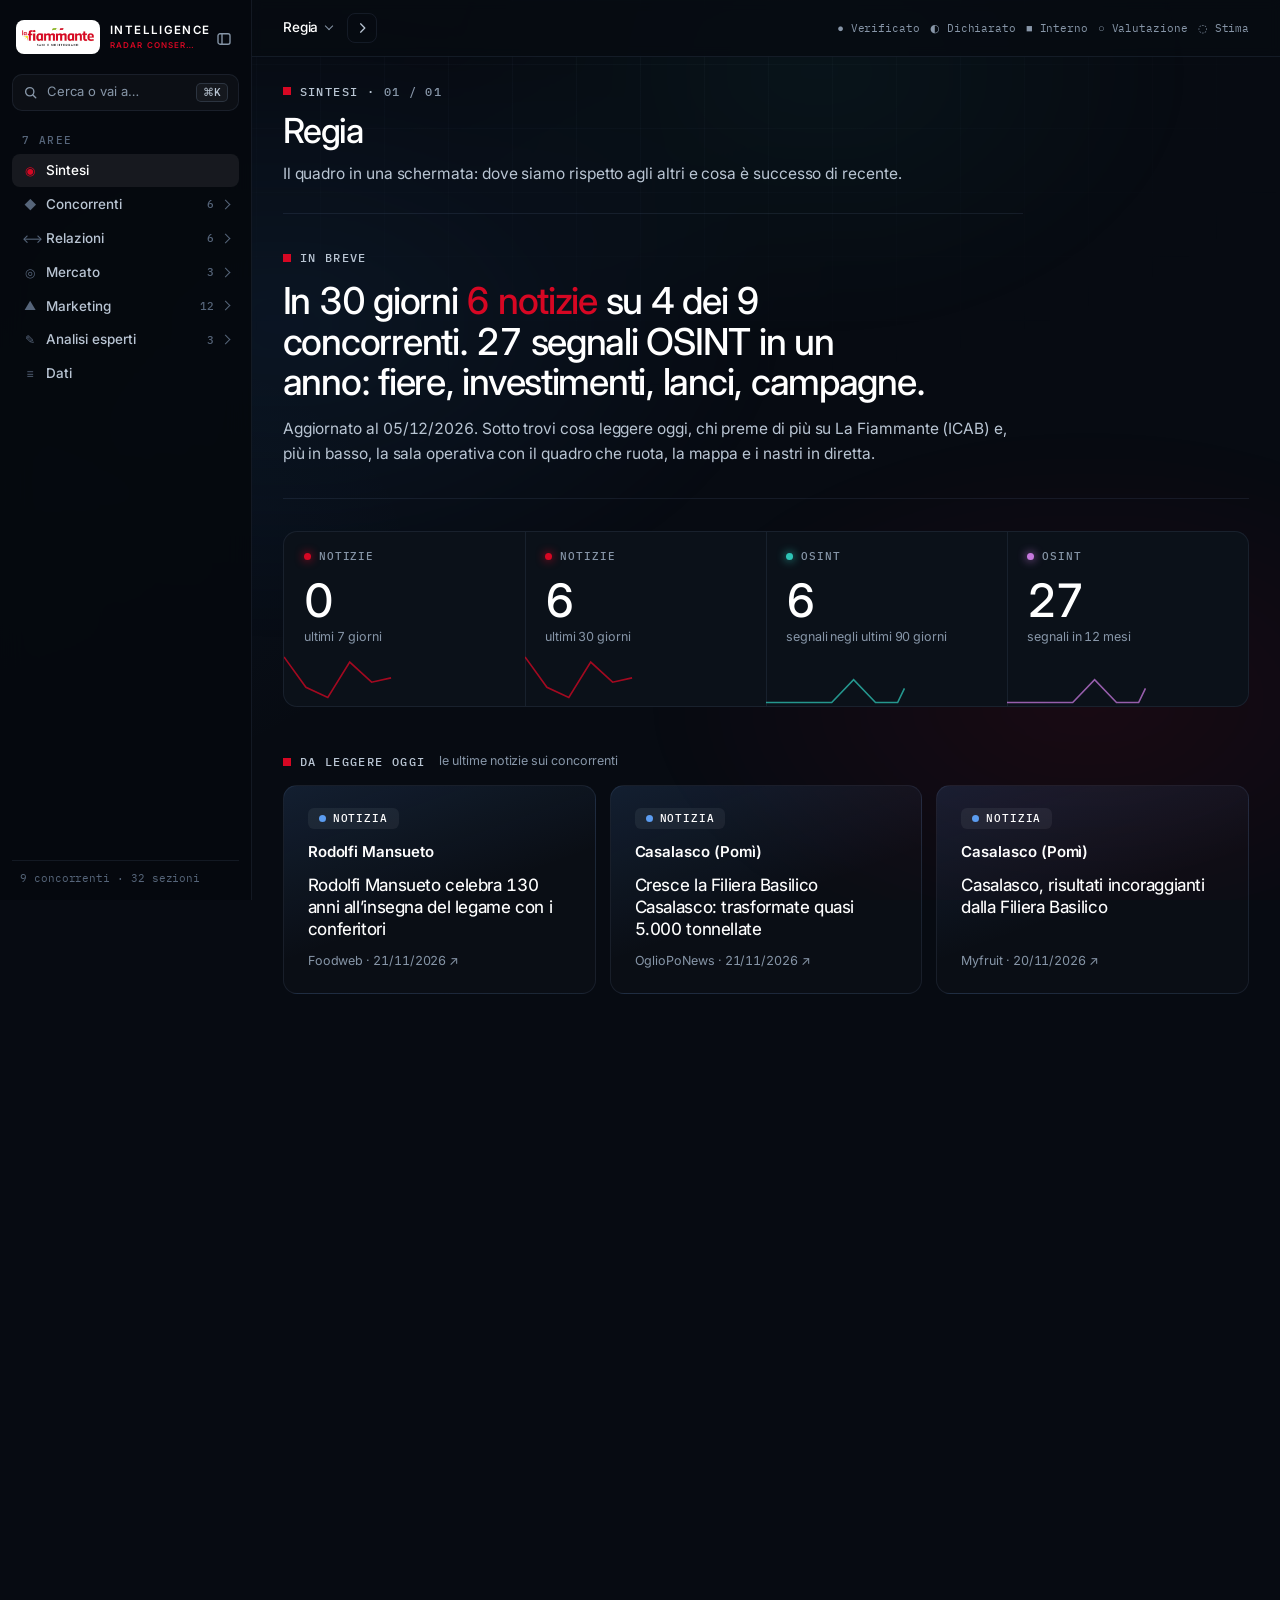
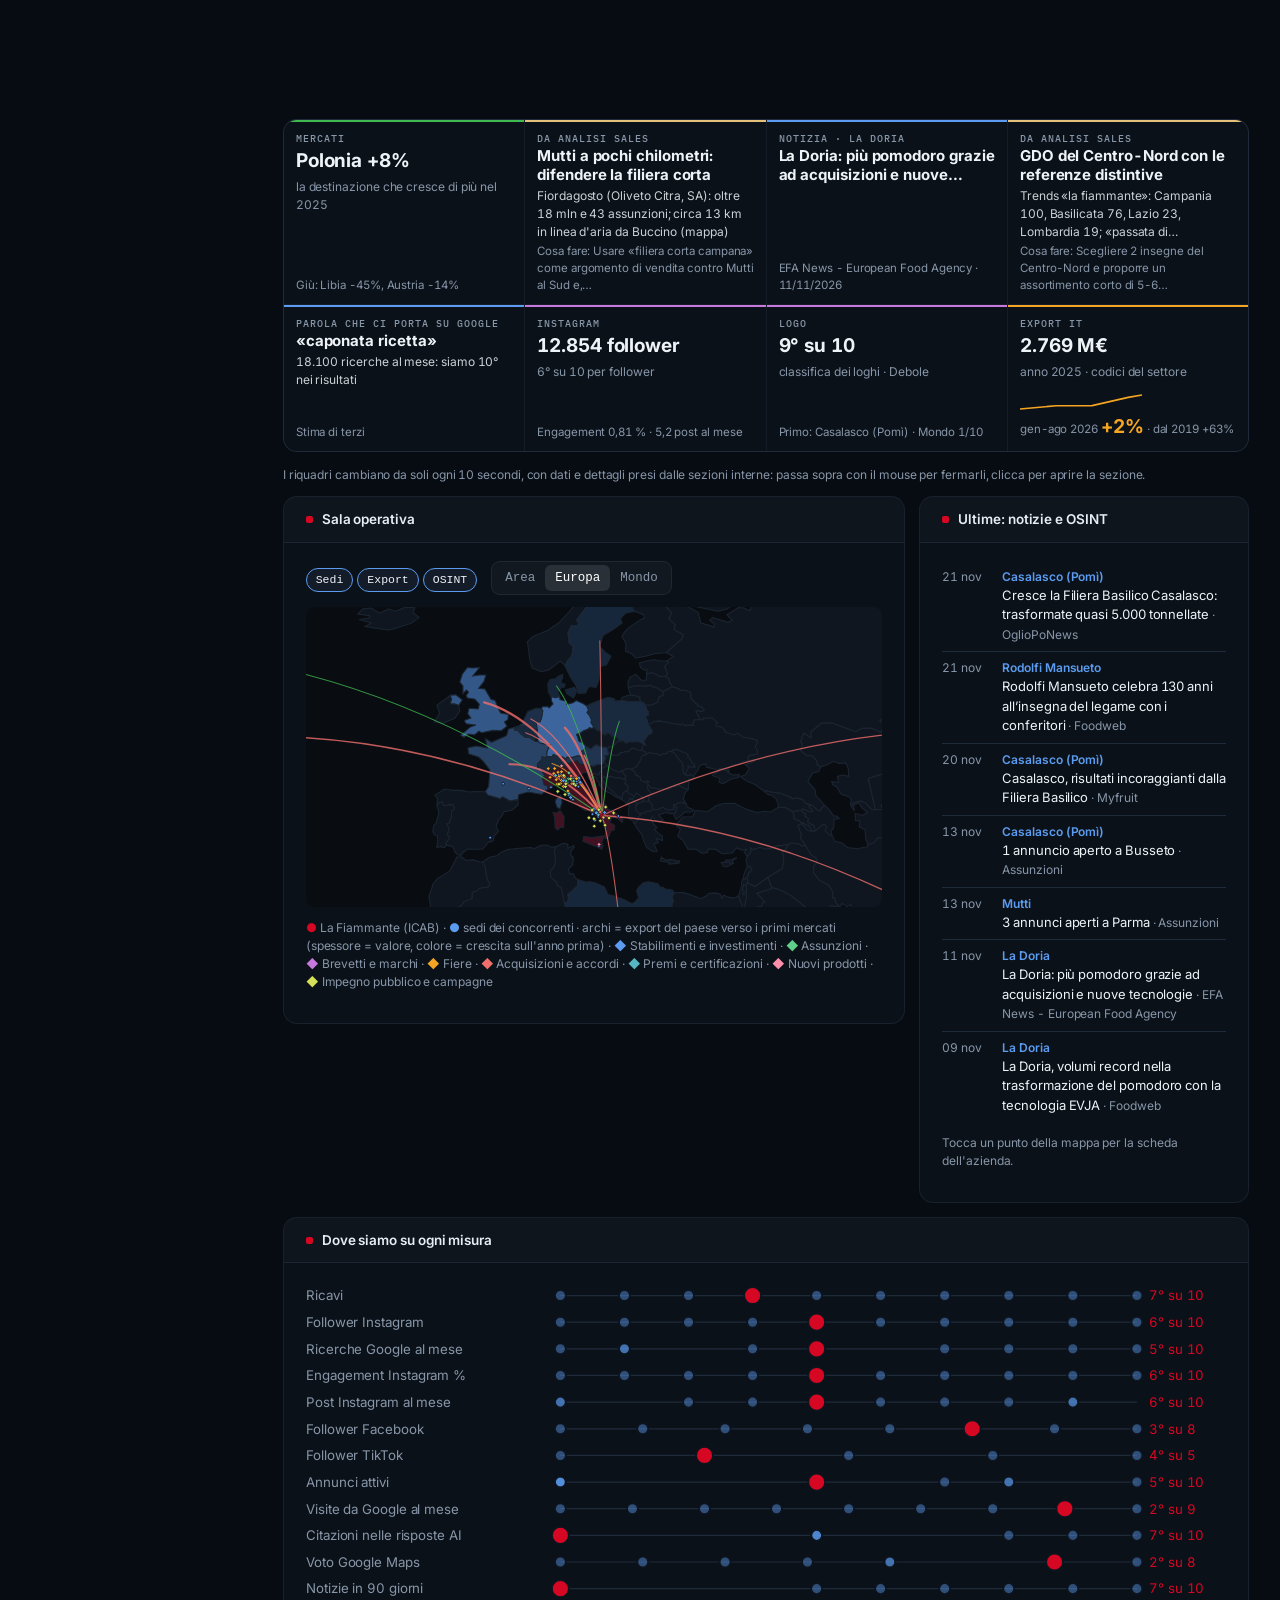
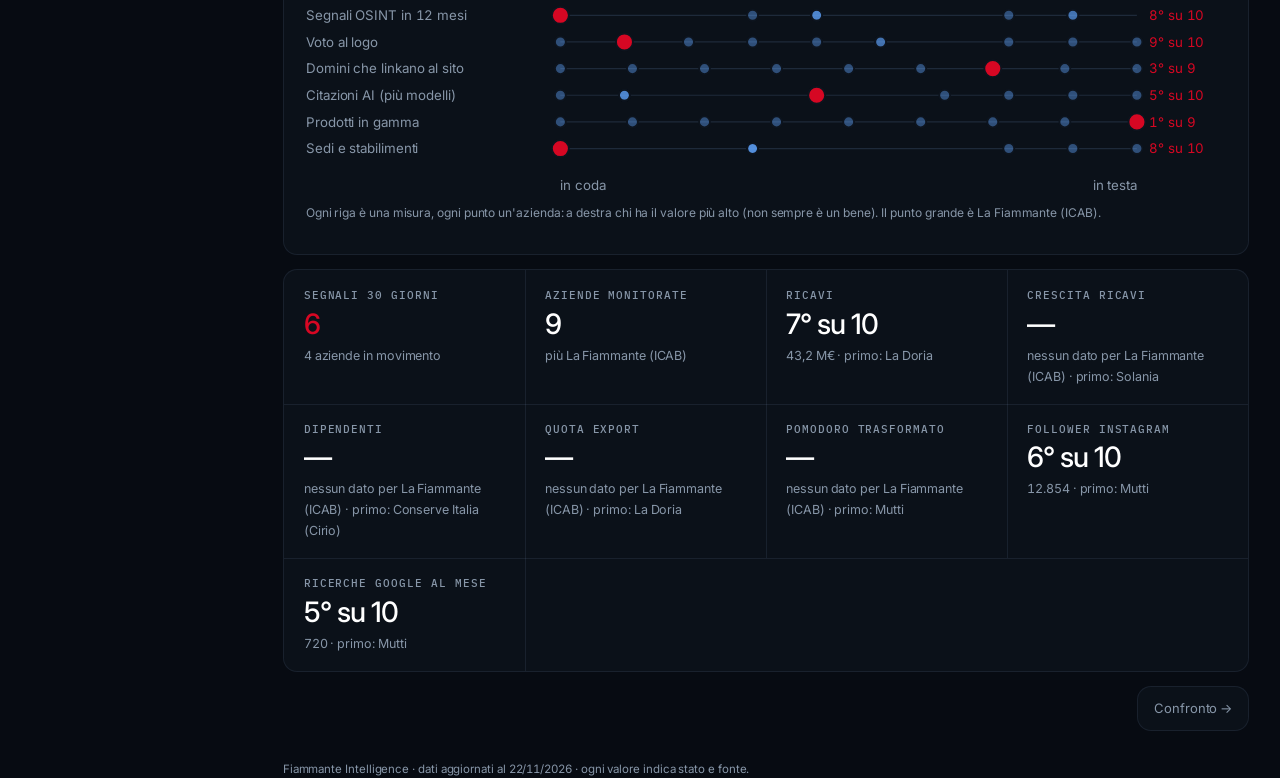
==== intelligence/index.html @ 517cf087 "Notizie 2026-11-28 03:10 UTC" ====
<!DOCTYPE html>
<html lang="it"><head><meta charset="utf-8">
<meta name="robots" content="noindex,nofollow,noarchive,nosnippet,noimageindex">
<meta name="viewport" content="width=device-width,initial-scale=1">
<meta name="theme-color" content="#0b0f14">
<title>Fiammante Intelligence · radar conserve di pomodoro</title>
<link rel="icon" type="image/svg+xml" href="[data-uri]"><link rel="icon" type="image/png" sizes="32x32" href="brand/favicon-32.png"><link rel="apple-touch-icon" href="brand/apple-touch-icon.png">
<meta property="og:type" content="website"><meta property="og:title" content="Fiammante Intelligence · radar conserve di pomodoro"><meta property="og:description" content="Concorrenti, marchio e mercato del pomodoro de La Fiammante in un'unica dashboard: bilanci, gamma, export, social, SEO, risposte AI, OSINT e standing del marchio."><meta name="description" content="Concorrenti, marchio e mercato del pomodoro de La Fiammante in un'unica dashboard: bilanci, gamma, export, social, SEO, risposte AI, OSINT e standing del marchio."><meta property="og:url" content="https://mariomele.github.io/fiammante/intelligence/"><meta property="og:image" content="https://mariomele.github.io/fiammante/intelligence/brand/og.png?v=20261122"><meta property="og:image:width" content="1200"><meta property="og:image:height" content="630"><meta name="twitter:card" content="summary_large_image"><meta name="twitter:image" content="https://mariomele.github.io/fiammante/intelligence/brand/og.png?v=20261122">
<style>
:root{--mono:ui-monospace,Menlo,monospace;--ex:var(--ac);--bg:#0b0f14;--p:#121821;--p2:#18202b;--ln:#243040;--tx:#e8eef5;--mut:#8796a8;--me:#f5a524;--ac:#5b9cf0;--red:#ef6f6c;--grn:#5fd08a}
*{box-sizing:border-box}html,body{margin:0}
body{background:var(--bg);color:var(--tx);font:14px/1.5 Inter,system-ui,-apple-system,Segoe UI,Roboto,sans-serif}
a{color:var(--ac)}button,input,select{font:inherit;color:inherit}
.wrap{max-width:1200px;margin:0 auto;padding:0 16px}
.bar{position:sticky;top:0;z-index:20;background:rgba(11,15,20,.94);backdrop-filter:blur(6px);border-bottom:1px solid var(--ln)}
.r1,.r2{display:flex;align-items:center;gap:8px 18px;padding:8px 0}.r2{padding-top:0;justify-content:space-between}
.logo{text-decoration:none;color:var(--tx);line-height:1.05;white-space:nowrap}.logo b{display:block;font-weight:800;letter-spacing:.14em;font-size:14px}.logo span{font-size:9.5px;letter-spacing:.3em;color:var(--mut);text-transform:uppercase}
.tabs{display:flex;gap:4px;overflow-x:auto;scrollbar-width:none;min-width:0}.tabs::-webkit-scrollbar{display:none}
.tabs a{color:var(--mut);text-decoration:none;font-size:13px;padding:5px 10px;border-radius:6px;white-space:nowrap}
.tabs a:hover{color:var(--tx)}.tabs a[aria-current]{color:var(--tx);background:var(--p2);box-shadow:inset 0 -2px 0 var(--me)}
#secs a{font-size:12.5px;padding:3px 9px}#secs a[aria-current]{box-shadow:inset 0 0 0 1px var(--ln)}
#q{margin-left:auto;background:var(--p);border:1px solid var(--ln);border-radius:8px;padding:5px 10px;width:170px}
#slg{font-size:11px;color:var(--mut);white-space:nowrap}#slg span{margin-left:10px}
.sg{font-style:normal;margin-left:4px;font-size:11px;cursor:help}.s-ver{color:var(--grn)}.s-dic{color:var(--ac)}.s-int{color:var(--me)}.s-val,.s-est{color:var(--mut)}
main{padding:22px 0 30px}
.sh{display:flex;align-items:baseline;gap:10px;margin:0 0 12px}.sh i{font-style:normal;color:var(--me);font:600 12px ui-monospace,Menlo,monospace}.sh h2{margin:0;font-size:20px}
.lead{color:var(--mut);margin:-6px 0 16px;max-width:760px}
.card{background:var(--p);border:1px solid var(--ln);border-radius:10px;padding:14px 16px;margin-bottom:14px}
.card h3{margin:0 0 10px;font-size:11px;letter-spacing:.1em;text-transform:uppercase;color:var(--mut);font-weight:600}
.qg{display:grid;grid-template-columns:repeat(auto-fill,minmax(210px,1fr));gap:1px;background:var(--ln);border:1px solid var(--ln);border-radius:10px;overflow:hidden;margin-bottom:14px}
.qg a{display:flex;flex-direction:column;gap:2px;padding:10px 12px;background:var(--p);color:var(--tx);text-decoration:none;border-top:2px solid var(--qc);min-height:118px}.qg a:hover{background:#111a25}
.qg small{font-size:10px;letter-spacing:.12em;text-transform:uppercase;color:var(--mut)}.qg b{font-size:19px}.qg span{font-size:12px;color:var(--mut)}.qg em{font-style:normal;font-size:11.5px;color:var(--mut);margin-top:auto}.qg svg{width:100%;height:24px;margin-top:4px}
.kpis{display:grid;grid-template-columns:repeat(auto-fill,minmax(230px,1fr));gap:10px;margin-bottom:14px}
.kpi{display:block;text-decoration:none;color:var(--tx);background:var(--p);border:1px solid var(--ln);border-top:2px solid var(--ac);border-radius:10px;padding:12px 14px}
.kpi:hover{border-color:var(--mut)}.kpi small{display:block;font-size:10.5px;letter-spacing:.1em;text-transform:uppercase;color:var(--mut)}
.kpi b{display:block;font-size:24px;margin:2px 0}.kpi span{font-size:12px;color:var(--mut)}.kpi.me{border-top-color:var(--me)}
.feed{list-style:none;margin:0;padding:0}.feed li{display:grid;grid-template-columns:78px 130px 1fr;gap:10px;padding:7px 0;border-top:1px solid var(--ln);font-size:13px}.feed li:first-child{border-top:0}
.feed time,.feed em{color:var(--mut);font-style:normal;font-size:12px}.feed b{font-weight:600;font-size:12px;color:var(--ac);overflow:hidden;text-overflow:ellipsis;white-space:nowrap}.feed a{color:var(--tx);text-decoration:none;overflow-wrap:anywhere;min-width:0}.feed a:hover{text-decoration:underline}
.tw{overflow-x:auto}table{width:100%;border-collapse:collapse;font-size:13px}
th{font-weight:400;color:var(--mut);font-size:11px;text-align:right;padding:6px 8px;white-space:nowrap}th:first-child,td:first-child{text-align:left}
th button{background:none;border:0;color:inherit;cursor:pointer;padding:0}th button[aria-pressed=true]{color:var(--tx)}
td{padding:7px 8px;border-top:1px solid var(--ln);text-align:right;white-space:nowrap}td a{color:inherit;text-decoration:none}
tr.me td{background:var(--p2)}tr.me td:first-child{color:var(--me);font-weight:600}.na{color:var(--ln)}
.seg{display:inline-flex;flex-wrap:wrap;background:var(--p);border:1px solid var(--ln);border-radius:8px;padding:2px;margin-bottom:12px}
.seg button{background:none;border:0;color:var(--mut);padding:4px 10px;border-radius:6px;cursor:pointer;font-size:12.5px}.seg button[aria-pressed=true]{background:var(--p2);color:var(--tx);box-shadow:inset 0 0 0 1px var(--ln)}
.sbar{display:grid;grid-template-columns:minmax(90px,180px) 1fr 110px;gap:10px;align-items:center;font-size:13px;margin:5px 0}
.sbar span{color:var(--mut);overflow:hidden;text-overflow:ellipsis;white-space:nowrap}.sbar div{height:14px;border-radius:3px;background:var(--ac);opacity:.8}
.sbar b{font-weight:500;text-align:right}.sbar.me span,.sbar.me b{color:var(--me)}.sbar.me div{background:var(--me);opacity:1}
select{background:var(--p);border:1px solid var(--ln);border-radius:8px;padding:4px 8px;margin-bottom:12px}
.leg{display:grid;grid-template-columns:auto auto 1fr auto;gap:6px 12px;font-size:13px;align-items:baseline}.leg span{color:var(--mut)}
.note{font-size:12px;color:var(--mut)}
.pager{display:flex;justify-content:space-between;gap:10px;padding:0 16px 30px}.pager a{color:var(--mut);text-decoration:none;font-size:13px;border:1px solid var(--ln);border-radius:8px;padding:8px 12px}.pager a:hover{color:var(--tx)}
footer{color:var(--mut);font-size:11.5px;padding-bottom:40px}
.ch{width:100%;height:auto;display:block}.ch text:not([fill]){fill:var(--mut)}.ch text:not([font-size]){font-size:11px}.ch .gl{stroke:var(--ln);stroke-dasharray:2 4}
.chips{display:flex;flex-wrap:wrap;gap:4px;margin-bottom:8px}.chips button{background:var(--p2);border:1px solid var(--ln);color:var(--mut);border-radius:99px;padding:2px 9px;font-size:11.5px;cursor:pointer}
.chips button[aria-pressed=true]{color:var(--tx);border-color:var(--ac)}.chips button.me{color:var(--me)}
.ok{color:var(--grn);font-weight:400}.sub{display:block;color:var(--mut);font-size:11px;white-space:normal}
table.mx td,table.mx th{text-align:center}table.mx td:first-child{text-align:left;white-space:normal;min-width:150px}
em.up{color:var(--grn);font-style:normal}em.dn{color:var(--red);font-style:normal}
.maprow{display:grid;grid-template-columns:minmax(0,1fr) minmax(0,1fr);gap:14px;align-items:start}
.map{width:100%;max-height:640px}.map .rg path{fill:var(--p2);stroke:var(--ln);stroke-width:.8}.map circle{fill:var(--ac);stroke:var(--bg);stroke-width:1.2;opacity:.9}.map circle.me{fill:var(--me)}.map circle.t-altro{opacity:.55}
.lgd{color:var(--ac)}.lgd.me{color:var(--me)}
.tgrid{display:grid;grid-template-columns:repeat(auto-fill,minmax(280px,1fr));gap:12px}.tgrid .card{margin:0}.card.mine{border-color:var(--me)}
.sbar.sm{grid-template-columns:90px 1fr 34px;margin:3px 0}.sbar.sm div{height:8px}
.nvg{display:grid;grid-template-columns:repeat(auto-fill,minmax(260px,1fr));gap:12px}.nv{border:1px solid var(--ln);border-radius:10px;padding:12px 14px;background:var(--p2);position:relative}.nv.me{border-color:var(--me)}.nv small{display:block;font:600 10px var(--mono);text-transform:uppercase;letter-spacing:.06em;color:var(--mut)}.nv b{display:block;font-size:15px;margin:4px 0 2px}.nv b a{color:var(--tx);text-decoration:none}.nh{display:flex;justify-content:space-between;gap:10px;align-items:baseline}.nv .np{font:700 13px var(--mono);color:var(--me);white-space:nowrap}.nv p{margin:4px 0;color:var(--mut);font-size:13px;line-height:1.45}.nv em{font-style:normal;font-size:12px}
.pks{display:flex;align-items:flex-end;gap:10px;overflow-x:auto;padding:14px 6px 0;margin-top:8px;background:linear-gradient(#0e141c,#121a24);border-radius:8px 8px 0 0}
.pkb{flex:0 0 auto;width:92px;text-align:center;cursor:pointer}.pkb .pki{height:180px;display:flex;align-items:flex-end;justify-content:center}.pkb img{max-width:100%;object-fit:contain;filter:drop-shadow(0 6px 8px rgba(0,0,0,.5))}
.pkb small{display:block;font:600 10px/1.25 var(--mono);color:var(--mut);margin:6px 0 8px;min-height:26px}.pkb.me small{color:var(--me)}.pkb.me .pki{background:radial-gradient(60px 80px at 50% 80%,rgba(214,7,35,.22),transparent 70%)}
.pkfm{display:grid;grid-template-columns:1fr 1fr;gap:10px;margin:8px 0}.pkfm>div{border:1px solid var(--ln);border-radius:8px;padding:8px 10px}.pkfm b{display:block;font-size:12px;color:var(--mut);margin-bottom:6px}.pkfm span{display:inline-block;margin:0 6px 4px 0;padding:2px 7px;border-radius:10px;background:var(--p2);font-size:12px;cursor:help}.pkfm span.me{color:var(--me);box-shadow:inset 0 0 0 1px var(--me)}
.pkf{height:12px;background:linear-gradient(#5a6472,#2c333d);border-radius:0 0 4px 4px;box-shadow:0 6px 12px rgba(0,0,0,.4)}
.pkt2{display:grid;grid-template-columns:96px 1fr;gap:12px;align-items:start}.pki.sm{background:#fff;border-radius:6px;height:130px;display:flex;align-items:center;justify-content:center;overflow:hidden}.pki.sm img{max-width:92%;object-fit:contain}
.lt.open .pkt2{grid-template-columns:180px 1fr}.lt.open .pki.sm{height:270px}
.pkn{font:600 10px var(--mono);color:var(--mut);display:block}.pkm{font-size:18px;margin-left:4px}.pke{color:var(--tx);font-style:italic;margin:6px 0 2px;font-size:13px}.pkv{color:var(--mut);font-size:12.5px;margin:2px 0;line-height:1.4}
.pko{display:grid;grid-template-columns:minmax(0,300px) minmax(0,1fr);gap:18px;margin-top:12px}.pko h4{margin:10px 0 4px;font:600 10.5px var(--mono);text-transform:uppercase;color:var(--mut)}.pko ul{margin:0;padding-left:18px}.pko p{margin:4px 0;line-height:1.45}
.pkc{display:grid;grid-template-columns:1fr auto 18px;gap:8px;align-items:center;font-size:12px;margin:4px 0}.pkc span{color:var(--mut)}.pkc b{display:flex;gap:3px}.pkc i{width:9px;height:9px;border-radius:50%;background:var(--ln)}.pkc i.on{background:var(--ac)}.lt.me .pkc i.on{background:var(--me)}.pkc em{font-style:normal;text-align:right}
.pkh td:first-child{white-space:nowrap}.pkd{margin-top:10px;font-size:13px}.pkd dt{font-weight:600;margin-top:6px}.pkd dd{margin:0;color:var(--mut)}.pkme h4{margin:12px 0 4px;font:600 10.5px var(--mono);text-transform:uppercase;color:var(--mut)}
@media(max-width:620px){.pko{grid-template-columns:1fr}.lt.open .pkt2{grid-template-columns:1fr}.lt.open .pki.sm{height:220px}.pkb{width:74px}.pkb .pki{height:140px}}
.vpl{display:grid;gap:0;margin:6px 0 14px}.vpi{display:grid;grid-template-columns:120px 1fr;gap:14px;padding:10px 0;border-top:1px solid var(--ln)}.vpd time{display:block;font:600 12px ui-monospace,Menlo,monospace;color:var(--tx)}.vpd i{display:inline-block;margin-top:5px;font:normal 600 10px/1.3 system-ui;padding:2px 7px;border-radius:9px;color:var(--c);border:1px solid var(--c)}.vpt b{font-weight:600;font-size:14px}.vpt p{margin:3px 0 4px;color:var(--mut);font-size:13px;line-height:1.45;max-width:78ch}.vpt a{font-size:12px;color:var(--ac);text-decoration:none}.vph{margin:6px 0 6px;font:600 11px ui-monospace,Menlo,monospace;text-transform:uppercase;color:var(--mut)}
@media(max-width:620px){.vpi{grid-template-columns:1fr;gap:4px}.vpd{display:flex;gap:8px;align-items:center}.vpd i{margin:0}}
th.meh{color:var(--me)}
/* logo, nastro ULTIME, barre divergenti e impilate */
.logo{display:flex;align-items:center;gap:10px}#lgi{height:26px;background:#fff;border-radius:6px;padding:4px 8px;box-sizing:content-box;display:block}.lgt{font-style:normal}
.tick{display:flex;align-items:center;background:var(--p);border:1px solid var(--ln);border-radius:8px;overflow:hidden;margin-bottom:14px;font-size:12.5px}
.live{background:var(--me);color:#fff;font:700 10px ui-monospace,Menlo,monospace;letter-spacing:.14em;padding:9px 11px;flex:none}.tk{overflow:hidden;flex:1;mask-image:linear-gradient(90deg,transparent,#000 3%,#000 97%,transparent)}
.tick.pt{margin-top:-8px}.tick.pt .live{background:var(--ac)}.tick.pt .tkm{animation-duration:160s}.tkm i{font-style:normal;color:var(--mut);margin-right:6px}.tkm .pty{font-size:9.5px;text-transform:uppercase;letter-spacing:.06em;border:1px solid var(--ln);border-radius:3px;padding:0 4px;margin-right:6px}
.tkm{display:inline-flex;gap:38px;white-space:nowrap;padding-left:16px;animation:tk 110s linear infinite}.tick:hover .tkm{animation-play-state:paused}.tkm a{color:var(--tx);text-decoration:none}.tkm b{color:var(--ac);font-weight:600;margin-right:4px}.tkm em{color:var(--mut);font-style:normal}
@keyframes tk{to{transform:translateX(-50%)}}@media(prefers-reduced-motion:reduce){.tkm{animation:none}.tk{overflow-x:auto}}
.dbar{display:grid;grid-template-columns:minmax(90px,170px) 1fr 56px;gap:10px;align-items:center;font-size:13px;margin:5px 0}.dbar span{color:var(--mut);overflow:hidden;text-overflow:ellipsis;white-space:nowrap}
.dbar div{position:relative;height:12px}.dbar div::after{content:'';position:absolute;left:50%;top:-4px;bottom:-4px;border-left:1px solid var(--mut)}.dbar i{position:absolute;top:0;bottom:0;border-radius:2px}.dbar b{text-align:right;font-weight:500}
.sbar div.stk{display:flex;background:none;opacity:1;overflow:hidden}.stk i{display:block;height:100%}
@media(max-width:720px){#lg2{display:none}}
/* marchio, standing, engagement */
.lgg{display:grid;grid-template-columns:repeat(auto-fill,minmax(250px,1fr));gap:14px;margin-top:14px}.lgc h3{margin-top:10px}
.lgt2{background:#fff;border-radius:8px;height:92px;display:flex;align-items:center;justify-content:center;padding:12px}.lgt2 img{max-width:100%;max-height:68px;object-fit:contain}
.sw{display:inline-flex;gap:4px;align-items:center;vertical-align:middle}.sw i{width:18px;height:18px;border-radius:4px;border:1px solid var(--ln);display:inline-block}
.clm{font-style:italic;color:var(--tx);margin:8px 0}ul.bpl{margin:0;padding-left:18px;line-height:1.6}ul.bpl li{margin:4px 0}
.chips.sm{display:flex;flex-wrap:wrap;gap:6px}.chips.sm span{font-size:12px;background:var(--p2);border:1px solid var(--ln);border-radius:12px;padding:3px 9px}.chips.sm span.me{border-color:var(--me);color:var(--me)}.chips.sm b{color:var(--mut);font-weight:500}
small.sub a{color:var(--mut)}
/* analisi degli esperti */
.swot{display:grid;grid-template-columns:repeat(auto-fit,minmax(260px,1fr));gap:14px}.pgrid{display:grid;grid-template-columns:repeat(auto-fill,minmax(320px,1fr));gap:14px}
.pcard.p1{border-left:3px solid var(--me)}.pcard.p2{border-left:3px solid var(--ac)}.pn{display:inline-block;min-width:22px;height:22px;line-height:22px;text-align:center;border-radius:50%;background:var(--p2);margin-right:8px;font-size:11px}
.paz{background:var(--p2);border-radius:6px;padding:8px 10px}.paz b{display:block;font:600 10px ui-monospace,Menlo,monospace;letter-spacing:.12em;text-transform:uppercase;color:var(--mut);margin-bottom:3px}
.bgrid{display:grid;grid-template-columns:repeat(auto-fill,minmax(280px,1fr));gap:12px}.bc{background:var(--p2);border-radius:8px;padding:12px}.bc h4{margin:0 0 6px}.bc p{margin:5px 0;font-size:13px}.bc b{color:var(--mut);font-weight:600}
.plan{display:grid;grid-template-columns:repeat(auto-fit,minmax(220px,1fr));gap:14px}.plan>div{border-top:2px solid var(--ac);padding-top:8px}
/* scala dei loghi e panel di esperti (come Massini) */
.lsr{display:grid;gap:4px;margin:10px 0 6px}.lsc{display:flex;flex-direction:column;justify-content:flex-end;min-width:0}.lsl{display:flex;flex-direction:column;align-items:center;gap:6px;padding:6px 2px;min-height:140px;justify-content:flex-end}
.lsl img{width:100%;max-width:74px;max-height:38px;object-fit:contain;background:#fff;border-radius:5px;padding:3px}.lsl img.me{outline:3px solid var(--me);outline-offset:1px}.lsc>b{display:block;text-align:center;color:#fff;font:600 11px ui-monospace,Menlo,monospace;padding:4px 0;border-radius:3px}
.lgg2{display:grid;grid-auto-flow:dense;grid-template-columns:repeat(auto-fill,minmax(230px,1fr));gap:8px;align-items:start;margin-top:10px}
.lt{background:var(--p2);border:1px solid var(--ln);border-radius:8px;padding:8px;cursor:pointer}.lt.me{border-color:var(--me)}.lt.open{grid-column:1/-1;border-color:var(--ac);box-shadow:0 0 0 1px var(--ac);cursor:default}
.lt .im{border-radius:6px;height:56px;display:flex;align-items:center;justify-content:center;overflow:hidden;background:#fff;color:#111;font-size:12px}.lt .im img{max-width:86%;max-height:44px;object-fit:contain}.lt.open .im{height:84px;max-width:320px}.lt.open .lts{max-width:420px}.lt.open .im img{max-height:68px}
.ltn{font-size:12.5px;font-weight:600;margin-top:6px;display:flex;align-items:center;justify-content:space-between;gap:4px}.ltn /* analisi di marca a 7 lenti: stili presi da Massini */
.bxm{border:1px solid var(--me);border-radius:8px;padding:10px 12px;margin:8px 0 4px;color:#c5d0dc}
.bxm b{color:var(--me);font-size:12.5px}
.bxm p{margin:5px 0 8px}
.bxm ol{margin:4px 0 0;padding-left:18px}
.bxm li{margin:3px 0}
.tsl b.tmd{position:absolute;top:-3px;width:2px;height:12px;background:#e8eef5;opacity:.45;transform:translateX(-1px)}
.pix{position:sticky;z-index:6;display:flex;flex-wrap:wrap;align-items:center;gap:6px;padding:8px 10px;margin:0 0 12px;background:rgba(10,16,24,.94);backdrop-filter:blur(6px);border:1px solid var(--ln);border-radius:10px}
.pix>span{font:10.5px var(--mono);letter-spacing:.08em;text-transform:uppercase;color:var(--mut);margin-right:4px}
.pix a{font-size:12px;color:var(--mut);text-decoration:none;padding:4px 9px;border-radius:6px;background:var(--p2);border:1px solid transparent;white-space:nowrap}
.pix a b{font:600 10.5px var(--mono);color:var(--me);margin-right:6px}
.pix a:hover,.pix a.on{color:var(--tx);border-color:var(--ln)}
/* Branding: racconto a capitoli e bento */
.chap{padding:20px 22px 22px}
.chap+.chap{margin-top:14px}
.chh{display:flex;gap:16px;align-items:flex-start;margin-bottom:16px}
.chn{font:600 30px/1 var(--mono);color:var(--me);min-width:44px}
.chn.sm{font-size:12px;min-width:0;margin-right:8px}
.chk{font:600 10.5px var(--mono);letter-spacing:.12em;text-transform:uppercase;color:var(--mut)}
.chh h3{margin:4px 0 0;font-size:21px;line-height:1.25;color:var(--tx);font-weight:650}
.chh p{margin:8px 0 0;max-width:78ch;font-size:14px;line-height:1.55;color:#c5d0dc}
.bento{display:grid;grid-template-columns:repeat(4,minmax(0,1fr));gap:10px;grid-auto-flow:dense}
.bento.b3{grid-template-columns:repeat(3,minmax(0,1fr))}
.bento.b2{grid-template-columns:minmax(0,1fr) minmax(0,1.4fr)}
.bt{background:var(--p2);border:1px solid var(--ln);border-radius:14px;padding:16px 18px;min-width:0}
.bt.s2{grid-column:span 2}
.bt.s4{grid-column:1/-1}
.bt.r2{grid-row:span 2}
.bt p{margin:6px 0 0;font-size:13px;line-height:1.5;color:#c5d0dc}
.btk2{display:flex;align-items:center;font:600 10.5px var(--mono);letter-spacing:.1em;text-transform:uppercase;color:var(--mut);margin-bottom:8px}
.bt3{display:grid;grid-template-columns:repeat(3,1fr);gap:8px}
.bt3>div{text-align:center;font-size:11.5px;color:var(--mut)}
.bt3 .bsl{height:58px;margin-bottom:4px}
.btq{font-size:17px!important;line-height:1.4!important;color:var(--tx)!important;font-weight:500;margin-top:14px!important}
.kn{font:600 36px/1 var(--mono);color:var(--tx)}
.kn small{font-size:15px;color:var(--mut);margin-left:3px}
.kl{margin-top:8px;font-size:13px;line-height:1.4;color:#c5d0dc}
.kf{margin-top:10px;font-size:11px;color:var(--mut)}
.kb{margin-top:10px;display:grid;gap:5px}
.kb>div{display:grid;grid-template-columns:120px 1fr 52px;align-items:center;gap:8px;font-size:11.5px;color:#c5d0dc}
.kb i{height:8px;background:#0b1118;border-radius:4px;overflow:hidden}
.kb u{display:block;height:100%;border-radius:4px}
.kb b{font:600 11.5px var(--mono);color:var(--tx);text-align:right}
.bt-q{display:flex;align-items:flex-start;gap:4px}
.bt-q b{font-size:15px;line-height:1.4;color:var(--tx);font-weight:600}
.bt-q .chn{font-size:22px;min-width:30px}
.op{display:flex;flex-direction:column}
.opt{display:flex;align-items:center;gap:9px}
.opt b{font-size:14.5px;color:var(--tx)}
.opl{display:inline-grid;place-items:center;width:24px;height:24px;border-radius:7px;background:#0b1118;border:1px solid var(--ln);font:700 12px var(--mono);color:var(--me);flex:none}
.ops{min-height:3em}
/* albero verticale: radice in alto, rami sotto con una linea a sinistra; sta in qualsiasi colonna */
.btr{display:flex;flex-direction:column;align-items:stretch;margin:12px 0 6px;min-width:0}
.btn{font:600 11px/1.35 var(--mono);letter-spacing:.02em;color:var(--tx);background:#0b1118;border:1px solid var(--ln);border-radius:6px;padding:6px 9px;white-space:normal;overflow-wrap:anywhere;min-width:0}
.btn.top{border-color:#c5d0dc;font-size:12px;align-self:flex-start;max-width:100%}
.btn.mi{border-color:#EC731C;color:#f3a76a}
.btn.mf{border-color:#5b9cf0;color:#9cc2f5}
.btk{display:flex;flex-direction:column;gap:6px;position:relative;margin:6px 0 0 12px;padding-left:14px}
.btk:before{content:'';position:absolute;left:0;top:-6px;bottom:14px;border-left:1px solid var(--mut)}
.btk>.btn{position:relative;font-weight:500;color:#c9d3de}
.btk>.btn:before{content:'';position:absolute;left:-14px;top:13px;width:13px;border-top:1px solid var(--mut)}
.btr.rot .btk>.x:before{border-color:#ef6f6c;border-style:dashed}
.btr.rot .btk>.x{border-style:dashed}
.lv3{display:grid;gap:5px;margin-top:12px;padding-top:10px;border-top:1px solid var(--ln)}
.lv3>div{display:grid;grid-template-columns:1fr auto 52px;align-items:center;gap:8px;font-size:11.5px;color:#c5d0dc}
.lv3 i{display:flex;gap:3px}
.lv3 u{width:16px;height:6px;border-radius:3px;background:#24303d}
.lv3 i.am u.on{background:#f5a524}
.lv3 i.rd u.on{background:#ef6f6c}
.lv3 i.gr u.on{background:#3fb950}
.lv3 em{font-style:normal;font-size:11px;color:var(--mut)}
.opd{margin-top:10px}
.opd summary{cursor:pointer;font-size:12px;color:var(--ex)}
.opd p{font-size:12.5px}
.opw{overflow-x:auto}
.opc{width:100%;border-collapse:separate;border-spacing:0;min-width:760px;font-size:12.5px}
.opc th,.opc td{text-align:left;vertical-align:top;padding:9px 10px;border-bottom:1px solid var(--ln);white-space:normal;line-height:1.45}
.opc thead th{font-size:12.5px;color:var(--tx)}
.opc thead th .opl{margin-right:7px;width:20px;height:20px;font-size:11px}
.opc tbody th{width:130px;font:600 10.5px var(--mono);letter-spacing:.06em;text-transform:uppercase;color:var(--mut)}
.opc td{color:#c5d0dc}
.lzm{display:grid;grid-template-columns:230px 1fr;gap:22px;align-items:start;margin-bottom:6px}
.lzt{border-collapse:collapse;width:100%}
.lzt th{font:700 12px var(--mono);color:var(--me);padding:4px 6px;text-align:center}
.lzt td{padding:6px;border-top:1px solid var(--ln);text-align:center}
.lzt td:first-child{text-align:left}
.lzt tbody tr{cursor:pointer}
.lzt tbody tr:hover td{background:#121a24}
.lzdot{display:inline-block;width:12px;height:12px;border-radius:50%;background:var(--me)}
.lzo{display:inline-block;width:8px;height:8px;border-radius:50%;border:1px solid #33414f}
.dec .bt{border-color:var(--me)}
.dec1{display:flex;flex-direction:column;align-items:stretch;gap:12px}
.dec1 .btr{align-self:center}
.flw{display:grid;gap:6px}
.flr{display:grid;grid-template-columns:minmax(0,1fr) 28px minmax(0,1.2fr);align-items:center;gap:8px}
.fla,.flb{background:var(--p2);border:1px solid var(--ln);border-radius:10px;padding:10px 14px;font-size:13px;color:#c5d0dc}
.fla b{display:block;color:var(--tx);font-size:13.5px}
.fla span{font:12px var(--mono);color:var(--mut)}
.flb{border-color:#3a4a5c;color:var(--tx)}
.flr>i{font-style:normal;text-align:center;color:var(--me);font-size:18px}
.tml{display:grid;grid-template-columns:repeat(4,minmax(0,1fr));gap:12px;position:relative;padding-top:18px}
.tml:before{content:'';position:absolute;top:6px;left:6px;right:6px;border-top:2px solid var(--ln)}
.tml>div{position:relative}
.tmd{position:absolute;top:-17px;left:0;width:12px;height:12px;border-radius:50%;background:var(--me)}
.tml b{font:600 13px var(--mono);color:var(--tx)}
.tml p{margin:6px 0 0;font-size:13px;line-height:1.5;color:#c5d0dc}
@media(max-width:1000px){.bento{grid-template-columns:repeat(2,minmax(0,1fr))}.tml{grid-template-columns:repeat(2,minmax(0,1fr))}}
@media(max-width:620px){.bento,.bento.b3,.bento.b2{grid-template-columns:1fr}.bt.s2{grid-column:auto}.tml{grid-template-columns:1fr}.flr{grid-template-columns:1fr}.flr>i{transform:rotate(90deg)}.chap{padding:16px}.chn{font-size:22px;min-width:30px}.btn{font-size:10px;padding:5px 6px}}
.lzx{margin-top:10px}
.lzhd{display:flex;align-items:center;gap:14px}
.lzn{display:flex;flex-direction:column;gap:3px;flex:1;min-width:0}
.lzn b{font-size:18px;color:var(--tx)}
.lzn .note{font-size:10.5px}
.lzsc{text-align:right}
.lzsc>div{display:flex;align-items:center;gap:8px;margin-top:5px;justify-content:flex-end}
.lzsc b{font-size:13.5px;color:var(--tx)}
.lzpr{border-color:#3a4a5c}
.lzp3{display:grid;grid-template-columns:repeat(3,minmax(0,1fr));gap:18px}
.lzp3>div{border-top:2px solid var(--me);padding-top:8px}
.lzp3 h5{margin:0;font:600 10.5px var(--mono);letter-spacing:.08em;text-transform:uppercase;color:var(--tx)}
.lzp3 p{margin:6px 0 0;font-size:13px;line-height:1.5;color:#c5d0dc}
.lzbs{background:transparent;border-style:dashed}
.lzbs p{font-size:12.5px;color:var(--mut)}
@media(max-width:620px){.lzp3{grid-template-columns:1fr}.lzhd{flex-wrap:wrap}.lzn{flex:1 1 60%}.lzsc{text-align:left;flex:1 1 100%}.lzsc>div{justify-content:flex-start}}
.lcv{border-color:var(--me)}
.lcg .bsl{height:64px;margin-bottom:10px}
.lcn{display:block;font-size:16px;color:var(--tx);margin:2px 0 4px}
.lcg h5{margin:12px 0 4px;font:600 10.5px var(--mono);letter-spacing:.08em;text-transform:uppercase;color:var(--mut)}
.lcl{margin:0;padding:0;list-style:none;display:grid;gap:5px}
.lcl li{position:relative;padding-left:16px;font-size:13px;line-height:1.45;color:#c5d0dc}
.lcl li:before{content:'';position:absolute;left:2px;top:.5em;width:7px;height:7px;border-radius:50%}
.lcl.ok li:before{background:#3fb950}
.lcl.ko li:before{background:#ef6f6c}
.lcr2{margin-top:12px;padding:10px 12px;border-left:3px solid var(--me);background:#0b1118;border-radius:0 8px 8px 0}
.lcr2 h5{margin-top:0}
.lcr2 p{margin:0;font-size:13px;line-height:1.45;color:var(--tx)}
.lcvx{display:grid;grid-template-columns:repeat(5,minmax(0,1fr));gap:10px}
@media(max-width:1180px){.lcvx{grid-template-columns:repeat(2,minmax(0,1fr))}.lcvx>:last-child:nth-child(odd){grid-column:1/-1}}
@media(max-width:620px){.lcvx{grid-template-columns:1fr}}
.lcvx .chk{display:flex;align-items:center}
.lcb .bsl{height:64px;margin-bottom:8px}
.lzi{width:22px;height:22px;border-radius:5px;background:#fff;object-fit:contain;padding:2px;flex:none}
.lzi.ph{padding:0;object-fit:cover;object-position:50% 15%;border-radius:50%}
.lzi.big{width:52px;height:52px;border-radius:10px;padding:5px}
.lzi.big.ph{padding:0;border-radius:50%}
.lzi.wd{width:auto;height:22px;background:#000;padding:6px 6px;object-fit:contain}
.lzi.big.wd{width:auto;height:52px;padding:16px 12px}
.lzv{font-size:13px;color:#c5d0dc;margin:4px 0 8px;display:grid;gap:8px;padding:16px;border:1px solid var(--ln);border-radius:10px;background:#0f151d}
.lzv b{color:var(--tx);font-size:15px}
.lzc{display:flex;flex-wrap:wrap;gap:6px;margin:0 0 10px}
.lzc button{display:inline-flex;align-items:center;gap:8px;background:var(--p2);border:1px solid var(--ln);color:#c5d0dc;border-radius:8px;padding:6px 8px 6px 11px;cursor:pointer;font:inherit;font-size:12.5px}
.lzc button:hover{color:var(--tx)}
.lzc button[aria-selected=true]{color:var(--tx);border-color:var(--me);box-shadow:inset 0 0 0 1px var(--me)}
.lzd{display:grid;grid-template-columns:1fr 1.25fr;gap:6px 24px;background:var(--p2);border-radius:10px;padding:14px 16px}
.lzd .lzh{grid-column:1/-1;display:flex;align-items:center;gap:8px;font-size:15px;padding-bottom:6px;border-bottom:1px solid var(--ln)}
.lzd .lzr{border-left:1px solid var(--ln);padding-left:20px}
.lzd h5{margin:10px 0 0;font-size:10.5px;letter-spacing:.08em;text-transform:uppercase;color:var(--mut);font-weight:600}
.lzd p{margin:4px 0 0;font-size:13px;line-height:1.5;color:#c5d0dc}
.lzd p.lzb{font-size:12px;color:var(--mut)}
@media(max-width:760px){.lzd{grid-template-columns:1fr}.lzd .lzr{border-left:0;padding-left:0}.pix{position:static}}
.scb{display:inline-block;min-width:20px;text-align:center;border:1px solid var(--ln);border-radius:5px;padding:0 5px;font:600 12px var(--mono);color:var(--mut)}
.scb.on{border-color:var(--me);color:var(--me)}
.scp{font:10px var(--mono);text-transform:uppercase;color:var(--mut);margin-right:4px}
.bph{margin:14px 0 8px;font-size:10.5px;letter-spacing:.08em;text-transform:uppercase;color:var(--mut);font-weight:600}
.bpl{margin:0;padding-left:18px;font-size:13px;line-height:1.45;color:#c5d0dc}
.bpl li{margin:4px 0}
.bpd{margin:8px 0}
.bpd summary{cursor:pointer;color:var(--ex);font-size:12.5px}
.bsl{height:64px;display:flex;align-items:center;justify-content:center;background:#fff;border-radius:8px;margin-bottom:10px;padding:8px}
.bsl img{max-height:48px;max-width:80%}
.inbar.op{-webkit-mask-image:linear-gradient(90deg,#000 70%,transparent);mask-image:linear-gradient(90deg,#000 70%,transparent)}
.lcr2{display:grid;grid-template-columns:110px 1fr 28px;gap:8px;align-items:center;margin:5px 0}
.lcr2>b{font-family:var(--mono);text-align:right}
.lcg{display:grid;gap:8px}
.lcg div{display:grid;grid-template-columns:34px 1fr;column-gap:10px;align-items:center}
.lcg i{grid-row:span 2;width:34px;height:34px;border-radius:6px}
.lcg span{font-size:12px;color:var(--mut)}
.lzk{font:700 54px/1 var(--mono);color:var(--me)}
.lzk small{font-size:22px;color:var(--mut)}
.lzbar{display:flex;height:22px;border-radius:5px;overflow:hidden;background:var(--ln)}
.lzbar i{font:700 11px/22px var(--mono);font-style:normal;text-align:center;background:#3a4656;color:var(--tx)}
.lzbar i.on{background:var(--me);color:#111}
.lzt td:first-child{display:grid;grid-template-columns:30px 1fr;column-gap:10px;align-items:center}
.lzt td:first-child .lzi{grid-row:span 2;width:30px;height:30px;object-fit:contain;margin:0}
.lzt td:first-child .note{display:block;font-size:11px}
.lzt th:nth-child(2),.lzt td:nth-child(2){background:#f5a52414}
.dpc{display:grid;grid-template-columns:1fr 1fr;gap:10px}
.dpc div{font-size:12.5px;color:#c5d0dc;padding:10px;border-radius:8px;background:#0f151d;border:1px solid var(--ln)}
.dpc b{display:block;font:700 11px var(--mono);color:var(--me);text-transform:uppercase;margin-bottom:4px}
@media(max-width:760px){.lzm,.dpc{grid-template-columns:1fr}}

.std td{white-space:normal;text-align:left}.std td:nth-child(n+4):nth-child(-n+7){text-align:right}
@media(max-width:620px){.lzk small{white-space:nowrap}}
.bpl li,.chap a,.chap small,.kf{overflow-wrap:anywhere}
.lgax{position:relative;margin:14px 18px 6px}.lgpt{position:absolute;transform:translateX(-50%);display:flex;flex-direction:column;align-items:center;gap:2px}.lgpt img{width:70px;height:34px;object-fit:contain;background:#fff;border-radius:5px;padding:3px}.lgpt.me img{outline:3px solid var(--me);outline-offset:1px}.lgpt b{font:600 10px var(--mono);color:var(--mut)}.lgal{position:absolute;left:0;right:0;bottom:0;height:30px;border-top:1px solid var(--ln)}.lgal span{position:absolute;transform:translateX(-50%);top:4px;font:600 10px var(--mono);color:var(--mut);display:flex;flex-direction:column;align-items:center;gap:3px}.lgal i{width:2px;height:8px;margin-top:-8px}
@media(max-width:620px){.lgpt img{width:44px;height:24px}.lgax{margin:14px 10px 6px}}
.nmb{display:flex;height:auto;border-radius:8px;overflow:hidden;margin:10px 0 14px;font:600 12px var(--mono)}.nmb>div{padding:8px 10px;color:#0b0f14;min-width:0}.nmb b{font-size:18px}.nmb span{display:block;font:400 11px/1.3 system-ui,sans-serif;margin-top:3px}
.nmb .togliere,.nmv.togliere{background:var(--grn)}.nmb .tenere,.nmv.tenere{background:var(--red)}.nmb .dipende,.nmv.dipende{background:#f5a524}
.nmv{font:600 9.5px var(--mono);text-transform:uppercase;letter-spacing:.06em;color:#0b0f14;padding:2px 7px;border-radius:9px;margin-left:6px}
.nml{display:grid;grid-template-columns:repeat(auto-fill,minmax(260px,1fr));gap:10px}.nml>div{background:var(--p2);border:1px solid var(--ln);border-radius:10px;padding:10px 12px;cursor:pointer;display:grid;grid-template-columns:auto 1fr auto;gap:4px 8px;align-items:center}.nml p{grid-column:1/-1;margin:4px 0 0;font-size:12.5px;line-height:1.45;color:#c5d0dc}
.pgh{font:600 12px var(--mono);letter-spacing:.12em;text-transform:uppercase;color:var(--mut);margin:26px 0 10px;padding-top:14px;border-top:1px solid var(--ln)}
.tkk{margin-left:0}
.lts{display:grid;grid-template-columns:repeat(3,1fr);gap:4px;margin:6px 0 2px}.lts span{background:rgba(255,255,255,.03);border:1px solid var(--ln);border-radius:6px;padding:3px 6px;display:flex;flex-direction:column}.lts i{font:600 9px ui-monospace,Menlo,monospace;letter-spacing:.06em;text-transform:uppercase;color:var(--mut);font-style:normal}.lts b{font:700 15px ui-monospace,Menlo,monospace}.lts small{font-size:10px;color:var(--mut);font-weight:400}
.lte{font-size:11px;color:var(--mut);margin-top:5px}.ltv{margin:5px 0 0;font-size:12px;line-height:1.4}
.lv{display:grid;grid-template-columns:auto auto;justify-content:space-between;gap:1px 8px;font-size:11px;color:var(--mut);margin-top:6px;padding-top:6px;border-top:1px solid var(--ln)}.lt.open .lv{grid-template-columns:repeat(3,auto auto);column-gap:18px;justify-content:start}
.dt{color:var(--me);letter-spacing:1px;white-space:nowrap}.dt i{font-style:normal;color:var(--ln)}
.ltm{margin-top:10px;border-top:1px solid var(--ln);padding-top:8px}.lth{font:600 10px ui-monospace,Menlo,monospace;letter-spacing:.08em;text-transform:uppercase;color:var(--mut);margin:8px 0 4px}.lth.ok{color:var(--grn)}.lth.ko{color:var(--red)}
.ltpc{display:grid;grid-template-columns:1fr 1fr;gap:16px;margin-top:6px}.ltpc ul{margin:0;padding-left:16px;font-size:12px;line-height:1.45;color:#c5d0dc;display:grid;gap:4px}
.ltl{margin:8px 0 0;padding:5px 9px;border-left:2px solid var(--me);font-size:12px;line-height:1.45}.ltl b{display:block;font:600 9.5px ui-monospace,Menlo,monospace;letter-spacing:.06em;text-transform:uppercase;color:var(--mut);margin-bottom:2px}
.ltx{display:flex;flex-wrap:wrap;gap:6px 14px;align-items:center;margin-top:10px;font-size:12px}
.lgme{display:grid;grid-template-columns:260px 1fr;gap:18px;align-items:start;margin-bottom:10px}.lgsint{font-size:14.5px;line-height:1.6;margin:0 0 6px}
.mvt{width:100%;border-collapse:collapse;font-size:12px}.mvt th{text-align:left;font:600 9.5px ui-monospace,Menlo,monospace;text-transform:uppercase;color:var(--mut);padding:4px 6px}.mvt td{white-space:normal;border-top:1px solid var(--ln);padding:5px 6px;vertical-align:top}.mvt td:not(:first-child){color:var(--mut)}
.lgcr{margin-top:12px;font-size:12.5px;color:#c5d0dc}.lgcr summary{cursor:pointer;color:var(--ac)}.lgcr dl{display:grid;grid-template-columns:140px 1fr;gap:4px 12px}.lgcr dt{color:var(--tx);font-weight:600}.lgcr dd{margin:0}
@media(max-width:720px){.lgme,.ltpc{grid-template-columns:1fr}.lt.open .lv{grid-template-columns:auto auto}.lgcr dl{grid-template-columns:1fr}}
.tkk{font:600 10px ui-monospace,Menlo,monospace;letter-spacing:.08em;text-transform:uppercase;color:#0b0f14;padding:2px 7px;border-radius:9px;vertical-align:middle;margin-left:6px}
.exr{display:grid;grid-template-columns:130px 62px 1fr;gap:8px;align-items:baseline;font-size:12.5px;border-top:1px solid var(--ln);padding:5px 0}.exr span{color:var(--mut)}.exr p{margin:0}.exr i{display:inline-flex;gap:2px}.exr i b{width:9px;height:9px;border-radius:50%;background:var(--p2);border:1px solid var(--ln)}.exr i b.on{background:var(--ac);border-color:var(--ac)}.mine .exr i b.on{background:var(--me);border-color:var(--me)}
details summary{cursor:pointer;color:var(--ac);font-size:13px;margin:8px 0}
@media(max-width:720px){.lsr{overflow-x:auto;grid-template-columns:repeat(10,64px)!important}.exr{grid-template-columns:1fr 62px}.exr p{grid-column:1/-1}}
/* livello Massini: etichette in monospazio, mappa del mondo, viste di relazione */
.card h3,.qg small,.kpi small,th,.mini small,.seg button,.chips button{font-family:ui-monospace,Menlo,monospace}
#tip{position:fixed;z-index:50;pointer-events:none;background:rgba(11,15,20,.96);border:1px solid var(--ln);border-radius:6px;padding:5px 8px;font:11.5px/1.4 ui-monospace,Menlo,monospace;max-width:320px}
.rgx{display:grid;grid-template-columns:minmax(0,1fr) 330px;gap:14px;align-items:start}.rgx .card{margin-bottom:14px}
.rgx .feed li{grid-template-columns:52px 1fr;gap:0 8px}.rgx .feed a{grid-column:2}
.wm{width:100%;display:block;background:#090d12;border-radius:8px}.wm .land path{fill:#0f1620;stroke:#1b2531;stroke-width:.4}.wm .land path.home{fill:color-mix(in srgb,var(--me) 25%,#0f1620)}
.wm .arc{fill:none;stroke-linecap:round;opacity:.8}.wm circle{fill:var(--ac);stroke:#090d12;stroke-width:.3;cursor:pointer}.wm circle.me{fill:var(--me)}.wm rect{cursor:pointer;stroke:#090d12;stroke-width:.2}
.pul{fill:none!important;stroke:var(--me)!important;transform-box:fill-box;transform-origin:center;animation:pu 2.2s ease-out infinite}@keyframes pu{from{transform:scale(1);opacity:.9}to{transform:scale(5);opacity:0}}
@media(prefers-reduced-motion:reduce){.pul{animation:none}}
.mini{display:grid;grid-template-columns:repeat(2,minmax(0,1fr));gap:6px;margin-bottom:10px}.mini.wide{grid-template-columns:repeat(auto-fill,minmax(170px,1fr))}
.mini div{background:var(--p2);border-radius:6px;padding:6px 8px}.mini small{display:block;font-size:9.5px;letter-spacing:.06em;color:var(--mut);text-transform:uppercase;overflow:hidden;text-overflow:ellipsis;white-space:nowrap}.mini b{font-size:15px}.mini span{color:var(--mut);font-size:11px;margin-left:6px}
.qg.sm{grid-template-columns:repeat(auto-fill,minmax(150px,1fr))}.qg.sm a{min-height:0}.qg.sm b{font-size:17px}.qg a[aria-current]{background:var(--p2)}
table.vm th{white-space:normal;min-width:64px;vertical-align:bottom}table.vm td{font:12px ui-monospace,Menlo,monospace}
.lnk{background:none;border:0;padding:0;color:inherit;cursor:pointer;text-align:left}.lnk[aria-pressed=true]{color:var(--ac)}
.plain{list-style:none;padding:0;margin:0}.plain li{padding:4px 0;border-top:1px solid var(--ln);font-size:13px}.plain li:first-child{border-top:0}
.ctl{display:flex;flex-wrap:wrap;gap:6px 14px;align-items:center}.ctl label{font-size:12px;color:var(--mut)}.ctl select{margin:0 0 0 6px}
@media(max-width:900px){.maprow,.rgx{grid-template-columns:minmax(0,1fr)}}
@media(max-width:720px){svg.wd{min-width:620px}.card:has(>svg.wd){overflow-x:auto}}
@media(max-width:720px){.r1{flex-wrap:wrap}#q{width:100%;order:3}#slg{display:none}.feed li{grid-template-columns:70px 1fr}.feed em{display:none}.sbar{grid-template-columns:90px 1fr 80px}}
.disc.stale{border-color:var(--red);color:var(--tx)}.disc{font-size:12.5px;color:var(--mut);border:1px dashed var(--ln);border-radius:8px;padding:8px 12px;margin:0 0 14px}
#qgR{grid-template-columns:repeat(4,1fr)}@media (max-width:900px){#qgR{grid-template-columns:repeat(2,1fr)}}.qg>a.qd b{font-size:15px;line-height:1.25;display:-webkit-box;-webkit-line-clamp:2;-webkit-box-orient:vertical;overflow:hidden}.qg>a.qd span{color:var(--tx);opacity:.85;display:-webkit-box;-webkit-line-clamp:3;-webkit-box-orient:vertical;overflow:hidden}
.qg>a{transition:opacity .4s}.qg>a.nw{animation:qgIn .5s}@keyframes qgIn{from{opacity:0}to{opacity:1}}@media (prefers-reduced-motion:reduce){.qg>a.nw{animation:none}}
.rkn{display:inline-block;background:#fff;color:#111;border-radius:5px;padding:3px 4px;font-size:9.5px;line-height:1.15;max-width:74px;text-align:center}.rkn.me,.lsl img.me{outline:2px solid var(--me)}
.rkref{display:flex;flex-direction:column;align-items:center;gap:2px;font-size:9.5px;color:var(--tx);text-align:center}.rkref img{width:30px;height:30px;object-fit:contain;background:#fff;border-radius:6px;padding:3px}
.rksh{width:100%;border-radius:6px;display:block;border:1px solid var(--ln);max-height:none}.rkpp{display:grid;grid-template-columns:repeat(3,1fr);gap:3px}.rkpp img{width:100%;aspect-ratio:1;object-fit:cover;border-radius:4px;max-height:none}
.rkfull{max-height:520px;overflow-y:auto;border:1px solid var(--ln);border-radius:6px;margin:8px 0}.rkfull img{width:100%;display:block;max-height:none}
.rkt th small{display:block;color:var(--mut);font-weight:400}.rkt td.me,.rkt tr.me td{color:var(--me)}.lt.open{grid-column:1/-1;cursor:default}.rkpa p{margin:4px 0}.rkpa b{color:var(--mut);font:600 10px ui-monospace,Menlo,monospace;text-transform:uppercase;margin-right:6px}
@media(max-width:600px){.rkt{display:block;overflow-x:auto;max-width:100%}.lgg2{grid-template-columns:1fr}}
.pvw{overflow-x:auto}.pvt{width:100%;border-collapse:collapse;font-size:13px}.pvt th,.pvt td{padding:7px 8px;text-align:center!important;border-bottom:1px solid var(--ln);white-space:nowrap}.pvt th:first-child,.pvt td:first-child{text-align:left!important;white-space:normal;min-width:190px}.pvt td:first-child a{color:inherit;text-decoration:none}.pvt td{font-weight:700}.pvt td:first-child{font-weight:500}.pvt .pvme{outline:2px solid var(--me);outline-offset:-2px}.pvt th.pvme{color:var(--me)}.pvpos{color:var(--mut);font-weight:500!important;font-size:12px}.pvt tfoot td{border-top:2px solid var(--ln);border-bottom:0}
.pvg{display:grid;grid-template-columns:repeat(auto-fill,minmax(min(420px,100%),1fr));gap:14px;margin:14px 0}.pvc{scroll-margin-top:90px}.pvh{display:flex;gap:12px;align-items:flex-start}.pvh h4{margin:0;font-size:16px}.pvh>div{flex:1}.pvh .note{margin:3px 0 0}.pvn{min-width:26px;height:26px;line-height:26px;text-align:center;border-radius:50%;background:var(--p2);font-size:12px;font-weight:700}.pvv{font-size:26px;font-weight:800;border:2px solid;border-radius:12px;padding:2px 10px;line-height:1.2}.pvv small{font-size:12px;font-weight:600;opacity:.7}
.pvq{font-style:italic;color:var(--mut);margin:12px 0 6px;font-size:14px}.pvx{font-size:14px;line-height:1.6;margin:0 0 10px}.pvbar{display:grid;gap:4px;margin:8px 0 12px}.pvbar>div{display:grid;grid-template-columns:110px 1fr 22px;align-items:center;gap:8px;font-size:12px}.pvbar span{overflow:hidden;text-overflow:ellipsis;white-space:nowrap}.pvbar i{display:block;height:8px;border-radius:4px}.pvbar b{text-align:right}.pvbar .pvme span,.pvbar .pvme b{color:var(--me);font-weight:800}
.pv2{display:grid;grid-template-columns:1fr 1fr;gap:14px}.pv2 ul{margin:6px 0;padding-left:18px;font-size:13px;line-height:1.5}.pv2 h5{margin:0;font-size:12px;letter-spacing:.06em;text-transform:uppercase}.pvz{font-size:13px;line-height:1.55;margin:8px 0 0}.pvz b{display:block;font-size:12px;color:var(--mut);font-weight:600}

/* ── v2 · aspetto da applicazione (strato v2 della skill), colori del marchio: rosso --me su fondo scuro ── */
:root{--bg:#070b12;--p:#0d141e;--p2:#131c28;--ln:#1e2a3a;--tx:#eef3f8;--ink:#eef3f8;--ink2:#b9c5d3;--glass:rgba(255,255,255,.045);--edge:rgba(150,180,220,.10);
 --v2e:cubic-bezier(.22,.61,.36,1);--v2g:clamp(16px,4vw,40px);
 --sw:252px;--acc:var(--me);--mono:"IBM Plex Mono",ui-monospace,SFMono-Regular,Menlo,monospace;--srf:#0b1119;--srf2:#101824;--line:rgba(150,180,220,.10);--line2:rgba(150,180,220,.18)}
html{background:radial-gradient(1100px 560px at 80% -10%,color-mix(in srgb,var(--me) 16%,transparent),transparent 62%),radial-gradient(800px 420px at -5% 14%,rgba(47,116,196,.08),transparent 60%),#070b12 fixed}
body{background:transparent!important;font-family:Inter,-apple-system,BlinkMacSystemFont,"Segoe UI",Helvetica,Arial,sans-serif;-webkit-font-smoothing:antialiased;letter-spacing:-.005em;font-variant-numeric:tabular-nums}
:focus-visible{outline:2px solid var(--me);outline-offset:2px}
::selection{background:color-mix(in srgb,var(--me) 40%,transparent)}
kbd{font:500 10.5px/1 var(--mono);padding:3px 6px;border-radius:5px;border:1px solid var(--line2);background:rgba(255,255,255,.04);color:var(--ink2)}

/* ── apertura a tutto schermo ── */
.v2in .v2h{display:none}
.v2h{position:relative;height:100svh;min-height:560px;overflow:hidden;background:radial-gradient(900px 640px at 76% 48%,color-mix(in srgb,var(--me) 30%,transparent),transparent 65%),#070b12;isolation:isolate;color:#fff}
.v2bg{position:absolute;inset:0;pointer-events:none}
.v2bg img{position:absolute;bottom:-4%;height:96%;object-fit:contain;filter:drop-shadow(0 30px 60px rgba(0,0,0,.6));animation:v2push 18s var(--v2e) forwards}
.v2p1{right:16%}.v2p2{right:2%;height:78%!important;opacity:.85}
@keyframes v2push{from{transform:scale(1.06)}to{transform:scale(1)}}
.v2veil{position:absolute;inset:0;pointer-events:none;background:linear-gradient(to bottom,rgba(7,11,18,.72) 0,rgba(7,11,18,0) 26%),linear-gradient(to top,rgba(7,11,18,.97) 0,rgba(7,11,18,.55) 30%,rgba(7,11,18,0) 55%),linear-gradient(90deg,rgba(7,11,18,.85) 0,rgba(7,11,18,.2) 55%,transparent)}
.v2h.b .v2veil{background:linear-gradient(to bottom,rgba(7,11,18,.72) 0,rgba(7,11,18,0) 26%),linear-gradient(to top,rgba(7,11,18,.97) 0,rgba(7,11,18,.55) 30%,rgba(7,11,18,0) 55%),linear-gradient(90deg,rgba(7,11,18,.9) 0,rgba(7,11,18,.35) 60%,rgba(7,11,18,.1))}

.v2nav{position:absolute;inset:0 0 auto;height:74px;display:flex;align-items:center;justify-content:space-between;padding:0 var(--v2g);z-index:5}
.v2logo{display:flex;align-items:center;gap:12px;color:#fff;text-decoration:none}
.v2lw{display:grid;place-items:center;background:#fff;border-radius:10px;padding:6px 10px;height:42px}
.v2lw img{height:30px;width:auto}
.v2logo>span:last-child{display:flex;flex-direction:column;font-size:19px;font-weight:500;letter-spacing:.2em;line-height:1;text-transform:uppercase}
.v2logo em{font-style:normal;font-size:9px;font-weight:600;letter-spacing:.3em;color:var(--me);margin-top:5px}
.v2btn{display:inline-flex;background:var(--me);color:#fff!important;border-radius:999px;padding:11px 22px;font-size:14px;font-weight:600;letter-spacing:-.01em;text-decoration:none;box-shadow:0 6px 22px color-mix(in srgb,var(--me) 40%,transparent);transition:transform .35s var(--v2e),box-shadow .35s var(--v2e)}
.v2btn:hover{transform:translateY(-1px);box-shadow:0 10px 30px color-mix(in srgb,var(--me) 55%,transparent)}

.v2chips span{position:absolute;left:clamp(96px,var(--x),calc(100% - 96px));top:var(--y);width:max-content;display:flex;gap:9px;align-items:flex-start;max-width:250px;padding:8px 15px 8px 12px;border-radius:16px;font-size:12.5px;font-weight:450;line-height:1.3;white-space:pre-line;color:#eef3f8;background:rgba(9,14,22,.8);border:1px solid rgba(255,255,255,.1);box-shadow:0 8px 26px rgba(0,0,0,.35);-webkit-backdrop-filter:blur(8px);backdrop-filter:blur(8px);opacity:0;transform:translate(-50%,-50%) scale(.72);transition:opacity .45s var(--v2e),transform .55s var(--v2e);z-index:3}
.v2chips span.show{opacity:1;transform:translate(-50%,-50%) scale(1)}
.v2chips span b{font-weight:600;color:#fff}
.v2chips .a::before{content:"";flex:none;width:8px;height:8px;margin-top:5px;border-radius:50%;background:var(--me);box-shadow:0 0 0 3px color-mix(in srgb,var(--me) 25%,transparent),0 0 12px color-mix(in srgb,var(--me) 70%,transparent)}
.v2chips .ok{background:rgba(255,255,255,.1);border-color:rgba(255,255,255,.22)}
.v2chips .ok::before{content:"";flex:none;width:15px;height:15px;margin-top:1px;border-radius:50%;background:#fff url("data:image/svg+xml,%3Csvg xmlns='http://www.w3.org/2000/svg' viewBox='0 0 20 20'%3E%3Cpath d='M5.8 10.3l2.7 2.7 5.7-5.9' fill='none' stroke='%23d60723' stroke-width='1.9' stroke-linecap='round' stroke-linejoin='round'/%3E%3C/svg%3E") center/100%}

.v2copy{position:absolute;left:var(--v2g);bottom:clamp(40px,7vh,70px);z-index:4;max-width:min(780px,86vw)}
.v2pill{display:inline-flex;align-items:center;gap:9px;background:rgba(255,255,255,.08);border:1px solid rgba(255,255,255,.12);-webkit-backdrop-filter:blur(8px);backdrop-filter:blur(8px);border-radius:999px;padding:6px 16px 6px 6px;font-size:13.5px;font-weight:500;margin-bottom:22px;white-space:nowrap}
.v2pill i{width:26px;height:26px;border-radius:50%;background:radial-gradient(circle,#fff 0 2.4px,var(--me) 2.7px 4.7px,#fff 5px 7px,var(--me) 7.3px 9.2px,#fff 9.5px)}
.v2h h1{margin:0;font-weight:400;font-size:clamp(34px,5.1vw,70px);letter-spacing:-.035em;line-height:1.035;color:#fff}

.v2cta{position:absolute;right:var(--v2g);bottom:clamp(40px,7vh,70px);z-index:4}
.v2card{display:flex;gap:15px;align-items:center;background:rgba(9,14,22,.66);border:1px solid rgba(255,255,255,.1);border-radius:18px;padding:12px 20px 12px 12px;-webkit-backdrop-filter:blur(14px);backdrop-filter:blur(14px);box-shadow:0 10px 34px rgba(0,0,0,.35);color:#fff!important;text-decoration:none;transition:transform .35s var(--v2e),border-color .35s}
.v2card:hover{transform:translateY(-2px);border-color:color-mix(in srgb,var(--me) 55%,transparent)}
.v2mark{width:56px;height:56px;border-radius:15px;background:#fff;display:grid;place-items:center;flex:none;overflow:hidden}
.v2mark img{height:50px;width:auto}
.v2ct b{display:flex;align-items:center;gap:26px;font-size:14.5px;font-weight:500}
.v2ct b svg{width:11px;height:11px;opacity:.75}
.v2ct>span{display:block;margin-top:8px;font-size:13px;line-height:1.38;color:var(--ink2)}
.v2rail{position:absolute;right:calc(var(--v2g) - 12px);top:50%;transform:translateY(-50%);width:3px;height:52px;border-radius:2px;background:rgba(255,255,255,.16);z-index:4}
.v2rail i{display:block;width:100%;height:0;border-radius:2px;background:var(--me)}
.v2copy>*,.v2cta,.v2nav{animation:v2rise 1.1s var(--v2e) both}
.v2copy>h1{animation-delay:.18s}.v2cta{animation-delay:.45s}.v2nav{animation-delay:.05s}
@keyframes v2rise{from{opacity:0;transform:translateY(26px);filter:blur(8px)}to{opacity:1;transform:none;filter:none}}
.v2bg{translate:calc(var(--px,0) * 14px) calc(var(--py,0) * 10px);transition:translate 1.2s var(--v2e)}
.v2chips{position:absolute;inset:0;transform:translate(calc(var(--px,0) * -22px),calc(var(--py,0) * -14px));transition:transform 1s var(--v2e)}
.v2h::after{content:"";position:absolute;left:0;right:0;top:0;height:2px;background:linear-gradient(90deg,transparent,color-mix(in srgb,var(--me) 70%,transparent),transparent);animation:v2scan 7s linear infinite;z-index:2;pointer-events:none;opacity:.5}
@keyframes v2scan{from{transform:translateY(0)}to{transform:translateY(100svh)}}
@media(max-width:1100px){.v2cta{display:none}}
@media(max-width:860px){.v2nav{height:64px}.v2logo>span:last-child{font-size:15px;letter-spacing:.14em}.v2lw{height:36px;padding:5px 8px}.v2lw img{height:24px}.v2btn{padding:9px 16px;font-size:12.5px}
 .v2chips span{font-size:11px;padding:6px 11px;gap:6px;max-width:min(46vw,190px)}.v2chips .a::before{width:6px;height:6px}.v2chips .x{display:none}
 .v2pill{font-size:11.5px;padding:5px 12px 5px 5px;white-space:normal;line-height:1.35}.v2pill i{width:21px;height:21px}
 .v2h h1{font-size:clamp(28px,7.8vw,42px)}.v2rail{display:none}
 .v2bg img{height:62%;bottom:20%}.v2p1{right:22%}.v2p2{height:52%!important}}
@media(max-width:560px){.v2logo em,.v2logo>span:last-child{display:none}.v2chips span{font-size:10px;max-width:min(44vw,160px);left:clamp(84px,var(--x),calc(100% - 84px))}.v2h h1{font-size:clamp(26px,7.6vw,34px)}.v2bg img{opacity:.55}}

/* ── apertura della Home ── */
#v2brief{margin:clamp(8px,2vh,24px) 0 0}
.vb-pill{display:inline-block;background:linear-gradient(var(--acc),var(--acc)) 0 50%/8px 8px no-repeat;padding:0 0 0 17px;font:500 11.5px/1.2 var(--mono);letter-spacing:.12em;text-transform:uppercase;color:var(--ink2);white-space:nowrap}
.vb-pill i{display:none}
.vb-intro{padding-bottom:clamp(24px,3.5vh,34px);border-bottom:1px solid var(--line);margin-bottom:clamp(22px,3.5vh,32px)}
.vb-intro .vb-pill{margin:0 0 16px}
.vb-intro h2{margin:0 0 14px;font-weight:500;font-size:clamp(28px,2.9vw,46px);letter-spacing:-.034em;line-height:1.1;color:#fff;text-wrap:balance;max-width:30ch}
.vb-intro h2 em{font-style:normal;color:var(--me)}
.vb-intro p{margin:0;font-size:15.5px;line-height:1.6;color:var(--ink2);max-width:74ch}
.vb-kpi{display:grid;grid-template-columns:repeat(4,minmax(0,1fr));gap:0;border:1px solid var(--line);border-radius:14px;overflow:hidden;background:var(--srf);margin-bottom:clamp(32px,5vh,48px)}
.vb-k{--kc:var(--me);position:relative;overflow:hidden;box-shadow:1px 0 0 var(--line),0 1px 0 var(--line);padding:18px 20px 60px;display:flex;flex-direction:column;gap:4px;transition:background .3s}
.vb-k:hover{background:rgba(255,255,255,.02)}
.vb-k span{display:flex;align-items:center;gap:8px;font:500 10.5px/1.3 var(--mono);letter-spacing:.09em;text-transform:uppercase;color:var(--mut)}
.vb-k span::before{content:"";width:7px;height:7px;border-radius:50%;background:var(--kc);box-shadow:0 0 10px var(--kc);animation:v2pulse 2.6s ease-in-out infinite}
@keyframes v2pulse{0%,100%{box-shadow:0 0 0 0 color-mix(in srgb,var(--kc) 60%,transparent)}50%{box-shadow:0 0 0 6px transparent}}
.vb-k b{font-weight:500;font-size:clamp(38px,3.6vw,56px);letter-spacing:-.045em;line-height:1;color:#fff;margin-top:10px}
.vb-k small{font-size:12.5px;color:var(--mut)}
.vb-k svg{position:absolute;left:0;right:0;bottom:0;width:100%;height:56px}
.vb-k polyline{fill:none;stroke:var(--kc);stroke-width:1.6;vector-effect:non-scaling-stroke;opacity:.75}
.vb-h{display:flex;align-items:center;gap:14px;flex-wrap:wrap;margin-bottom:14px}
.vb-h>span:last-child{font-size:12.5px;color:var(--mut)}
.vb-top{display:grid;grid-template-columns:repeat(3,minmax(0,1fr));gap:14px;margin-bottom:clamp(32px,5vh,48px)}
.vb-s{--kc:#5b9cf0;display:flex;flex-direction:column;gap:12px;min-height:200px;border-radius:14px;border:1px solid var(--line);background:radial-gradient(380px circle at var(--mx,-999px) var(--my,-999px),color-mix(in srgb,var(--kc) 22%,transparent),transparent 50%),linear-gradient(160deg,color-mix(in srgb,var(--kc) 14%,transparent),rgba(255,255,255,.015) 55%);padding:22px 24px;color:var(--ink)!important;text-decoration:none!important;transition:transform .4s var(--v2e),border-color .4s}
.vb-s:hover{transform:translateY(-3px);border-color:color-mix(in srgb,var(--kc) 55%,transparent)}
.vb-c{align-self:flex-start;display:inline-flex;align-items:center;gap:7px;padding:4px 11px;border-radius:6px;background:rgba(255,255,255,.06);color:#fff;font:500 10.5px/1.2 var(--mono);letter-spacing:.08em;text-transform:uppercase}
.vb-c i{width:7px;height:7px;border-radius:50%;background:var(--kc)}
.vb-s b{font-size:15px;font-weight:600;color:#fff}
.vb-s p{margin:0;font-size:clamp(17px,1.3vw,20px);font-weight:450;line-height:1.28;letter-spacing:-.022em;color:#fff;display:-webkit-box;-webkit-line-clamp:4;-webkit-box-orient:vertical;overflow:hidden}
.vb-s small{margin-top:auto;font-size:12.5px;color:var(--mut)}
.vb-two{display:grid;grid-template-columns:minmax(0,1.25fr) minmax(0,1fr);gap:14px;margin-bottom:clamp(32px,5vh,48px)}
.vb-p{border-radius:14px;border:1px solid var(--line);background:radial-gradient(420px circle at var(--mx,-999px) var(--my,-999px),rgba(120,170,235,.07),transparent 45%),var(--srf);padding:22px 24px}
.vb-r,.vb-m{display:grid;grid-template-columns:24px minmax(90px,170px) 1fr 38px 52px;align-items:center;gap:12px;padding:10px 0;border-top:1px solid rgba(150,180,220,.07);color:var(--ink)!important;text-decoration:none!important;font-size:14.5px;transition:transform .3s var(--v2e)}
.vb-m{grid-template-columns:minmax(90px,170px) 1fr 34px 44px}
a.vb-r:hover{transform:translateX(4px)}a.vb-r:hover b{color:var(--me)}
.vb-r em{font-style:normal;font-size:12px;color:var(--mut)}
.vb-r b{font-weight:500;white-space:nowrap;overflow:hidden;text-overflow:ellipsis;transition:color .3s}
.vb-r{--kc:var(--ac)}
.vb-m>span:first-child{display:flex;align-items:center;gap:8px;min-width:0}
.vb-m>span:first-child i{flex:none;width:7px;height:7px;border-radius:50%;background:var(--kc)}
.vb-bar{height:6px;border-radius:99px;background:rgba(255,255,255,.06);overflow:hidden}
.vb-bar i{display:block;height:100%;border-radius:99px;background:var(--kc);transform-origin:left center;transition:transform 1.2s var(--v2e)}
.v2rv .vb-bar i:not(.go){transform:scaleX(0)}
.vb-r strong,.vb-m strong{font-weight:500;text-align:right;color:#fff}
.vb-r small,.vb-m small{font-size:12px;color:var(--mut);text-align:right}
.vb-ops{padding-top:24px;border-top:1px solid var(--line);margin-bottom:18px}
@media(max-width:1100px){.vb-kpi{grid-template-columns:repeat(2,minmax(0,1fr))}.vb-top,.vb-two{grid-template-columns:1fr}.vb-s{min-height:0}}
@media(max-width:700px){.vb-r{grid-template-columns:20px minmax(80px,120px) 1fr 32px}.vb-r small{display:none}.vb-k{padding-bottom:54px}}

/* ── barra laterale ── */
#v2side{position:fixed;left:0;top:0;bottom:0;width:var(--sw);z-index:60;display:flex;flex-direction:column;gap:12px;padding:16px 12px 12px;background:rgba(6,9,14,.94);border-right:1px solid var(--line);-webkit-backdrop-filter:blur(14px);backdrop-filter:blur(14px)}
html:not(.v2in) #v2side,html:not(.v2in) #v2scrim{display:none}
@media(min-width:1101px){html.v2in body{padding-left:var(--sw);transition:padding-left .3s var(--v2e)}#v2side{transition:width .3s var(--v2e)}}
.sd-top{display:flex;align-items:center;justify-content:space-between;gap:6px}
.sd-logo{display:flex;align-items:center;gap:10px;padding:4px 4px 8px;color:#fff!important;text-decoration:none!important;min-width:0}
.sd-lw{flex:none;display:grid;place-items:center;background:#fff;border-radius:8px;padding:4px 6px;height:34px}
.sd-lw img{height:24px;width:auto;max-width:72px;object-fit:contain}
.sd-logo>span:last-child{display:flex;flex-direction:column;font:600 11.5px/1 Inter,sans-serif;letter-spacing:.12em;min-width:0}
.sd-logo em{font-style:normal;font-size:8px;font-weight:600;letter-spacing:.14em;color:var(--me);margin-top:5px;white-space:nowrap;overflow:hidden;text-overflow:ellipsis;text-transform:uppercase}
.sd-tg{width:30px;height:30px;flex:none;display:grid;place-items:center;border-radius:8px;border:1px solid transparent;background:none;color:var(--mut);cursor:pointer;transition:border-color .2s,color .2s,background .2s}
.sd-tg:hover{border-color:var(--line);color:#fff;background:rgba(255,255,255,.04)}
.sd-tg svg{width:16px;height:16px}
.sd-k,.c-k{display:flex;align-items:center;gap:9px;padding:8px 10px;border-radius:10px;border:1px solid var(--line);background:rgba(255,255,255,.03);color:var(--mut);font:400 13px/1.2 Inter,sans-serif;cursor:pointer;transition:border-color .25s,color .25s}
.sd-k:hover,.c-k:hover{border-color:var(--line2);color:#fff}
.sd-k svg,.c-k svg{width:15px;height:15px;flex:none}
.sd-k span{flex:1;text-align:left}
.sd-n{flex:1;overflow-y:auto;margin:0 -6px;padding:2px 6px;scrollbar-width:thin;scrollbar-color:#1e2a3a transparent}
.sd-h{font:500 10.5px/1 var(--mono);letter-spacing:.14em;text-transform:uppercase;color:#56657a;padding:10px 10px 8px}
.sd-g>button,.sd-1{display:flex;align-items:center;gap:8px;width:100%;padding:8px 10px;margin:1px 0;border:0;background:none;border-radius:8px;font:500 13.5px/1.25 Inter,sans-serif;color:var(--ink2)!important;cursor:pointer;text-decoration:none!important;text-align:left;transition:background .2s,color .2s}
.sd-g>button span{flex:1}
.sd-g>button em{font:500 10.5px/1 var(--mono);color:#56657a;font-style:normal}
.sd-g>button::after{content:"";width:6px;height:6px;border-right:1.5px solid #56657a;border-bottom:1.5px solid #56657a;transform:rotate(-45deg);transition:transform .25s var(--v2e)}
.sd-g.open>button::after{transform:rotate(45deg) translate(-2px,-1px)}
.sd-g>button:hover,.sd-1:hover{background:rgba(255,255,255,.045);color:#fff!important}
.sd-g.cur>button{color:#fff!important}
.sd-g>div{display:none;margin:2px 0 8px 15px;padding-left:9px;border-left:1px solid var(--line)}
.sd-g.open>div{display:block}
.sd-g>div a{position:relative;display:block;padding:6px 10px;margin:1px 0;border-radius:7px;font:400 13px/1.3 Inter,sans-serif;color:var(--mut)!important;text-decoration:none!important;transition:background .2s,color .2s}
.sd-g>div a:hover{color:#fff!important;background:rgba(255,255,255,.035)}
.sd-g>div a.on,.sd-1.on{color:#fff!important;background:rgba(255,255,255,.07)}
.sd-g>div a.on::before{content:"";position:absolute;left:-10px;top:6px;bottom:6px;width:2px;border-radius:2px;background:var(--acc)}
.sd-ic{flex:none;width:16px;text-align:center;font-style:normal;font-size:12px;color:#56657a}
.sd-g.cur>button .sd-ic,.sd-1.on .sd-ic{color:var(--acc)}
.sd-f{font:400 11px/1.4 var(--mono);color:#56657a;padding:10px 8px 2px;border-top:1px solid var(--line)}
@media(min-width:1101px){
 html.v2mini{--sw:68px}
 html.v2mini #v2side{padding-left:10px;padding-right:10px}
 html.v2mini .sd-logo>span:last-child,html.v2mini .sd-k span,html.v2mini .sd-k kbd,html.v2mini .sd-h,html.v2mini .sd-f,html.v2mini .sd-g>div,html.v2mini .sd-g>button span,html.v2mini .sd-g>button em,html.v2mini .sd-g>button::after,html.v2mini .sd-1 span{display:none!important}
 html.v2mini .sd-top{flex-direction:column;gap:10px}
 html.v2mini .sd-logo{padding:4px 0;justify-content:center}
 html.v2mini .sd-lw{height:30px;padding:3px 4px}html.v2mini .sd-lw img{max-width:40px;height:20px}
 html.v2mini .sd-k,html.v2mini .sd-g>button,html.v2mini .sd-1{justify-content:center;padding:9px 0}
 html.v2mini .sd-ic{font-size:15px;width:auto}
 html.v2mini .sd-g.cur>button,html.v2mini .sd-1.on{background:rgba(255,255,255,.08)}
}

/* ── barra in alto: percorso, avanti/indietro, legenda degli stati ── */
.bar .logo,.bar #areas,.bar #q,.bar #secs,.bar .r1,.bar .r2{display:none!important}
.bar{background:rgba(7,11,18,.82)!important;border-bottom:1px solid var(--line)!important}
.bar>.wrap{display:flex;align-items:center;column-gap:14px;min-height:56px;max-width:none!important;padding:0 clamp(16px,2.4vw,32px)!important}
.bar #slg{margin-left:auto;font:400 11px/1.3 var(--mono);color:var(--mut);white-space:nowrap}
#v2crumb{display:flex;align-items:center;gap:9px;min-width:0;flex:1;height:56px;font:400 13.5px/1 Inter,sans-serif;color:var(--mut)}
#v2crumb>i{font-style:normal;color:#334255}
#v2crumb>b{font-weight:500;color:#fff;white-space:nowrap;overflow:hidden;text-overflow:ellipsis;min-width:0}
#v2crumb>span{white-space:nowrap}
#v2crumb>em{font:500 10.5px/1 var(--mono);font-style:normal;color:var(--mut);padding:4px 7px;border:1px solid var(--line);border-radius:6px;white-space:nowrap}
.c-pn{display:flex;gap:4px;margin-left:4px}
.c-pn a,.v2menu{width:30px;height:30px;display:grid;place-items:center;border-radius:8px;border:1px solid var(--line);background:none;color:var(--ink2)!important;text-decoration:none!important;cursor:pointer;transition:border-color .2s,background .2s,color .2s}
.c-pn a:hover,.v2menu:hover{border-color:var(--line2);background:rgba(255,255,255,.05);color:#fff!important}
.c-pn svg,.v2menu svg{width:14px;height:14px}
.v2menu,.c-k{display:none}

/* area di lavoro */
main#main.wrap,#foot.wrap{max-width:1320px!important;padding-left:clamp(16px,2.4vw,32px)!important;padding-right:clamp(16px,2.4vw,32px)!important}
#pager{max-width:1320px;margin:0 auto;padding:0 clamp(16px,2.4vw,32px) 30px!important}

/* apertura di sezione: occhiello in mono, titolo, testo, filo sotto */
#main>section>.sh{display:block!important;margin:clamp(12px,2.5vh,28px) 0 0!important}
#main>section>.sh i{display:inline-block;margin:0 0 14px;padding-left:17px;background:linear-gradient(var(--acc),var(--acc)) 0 50%/8px 8px no-repeat;font:500 11.5px/1.2 var(--mono)!important;letter-spacing:.12em;text-transform:uppercase;color:var(--mut)!important}
#main>section>.sh i[data-a]::before{content:attr(data-a) "  ·  ";color:var(--ink2)}
#main>section>.sh i[data-t]::after{content:" / " attr(data-t)}
#main>section>.sh h2{font:500 clamp(28px,2.7vw,42px)/1.08 Inter,sans-serif!important;letter-spacing:-.032em!important;color:#fff!important;margin:0 0 12px!important;text-wrap:balance;max-width:28ch}
#main>section>.lead{font-size:15.5px;line-height:1.6;color:var(--ink2);max-width:74ch;margin:0 0 clamp(22px,3.5vh,34px)!important;padding-bottom:clamp(20px,3vh,28px);border-bottom:1px solid var(--line)}

/* pannelli: superficie piena, intestazione con filo */
.card{position:relative;background:radial-gradient(520px circle at var(--mx,-999px) var(--my,-999px),rgba(120,170,235,.06),transparent 45%),var(--srf)!important;border:1px solid var(--line)!important;border-radius:14px!important;padding:20px 22px!important;transition:border-color .4s var(--v2e)}
.card:hover{border-color:var(--line2)!important}
.card>h3:first-child{display:flex;align-items:center;gap:9px;flex-wrap:wrap;margin:-20px -22px 18px!important;padding:13px 22px!important;border-bottom:1px solid var(--line);background:rgba(255,255,255,.018);border-radius:14px 14px 0 0;font:600 13.5px/1.35 Inter,sans-serif!important;letter-spacing:-.005em!important;text-transform:none!important;color:#e6edf5!important}
.card>h3:first-child::before{content:"";flex:none;width:7px;height:7px;border-radius:2px;background:var(--acc)}

/* numeri chiave: una striscia unica divisa da fili */
.kpis{gap:0!important;border:1px solid var(--line);border-radius:14px;overflow:hidden;background:var(--srf)}
.kpis>.kpi{border:0!important;border-radius:0!important;background:transparent!important;box-shadow:1px 0 0 var(--line),0 1px 0 var(--line);padding:18px 20px!important;transition:background .3s}
.kpis>.kpi:hover{background:rgba(255,255,255,.025)!important}
.kpi small{font:500 10.5px/1.35 var(--mono)!important;letter-spacing:.09em!important;color:var(--mut)!important}
.kpi b{font:500 clamp(24px,2.2vw,34px)/1.1 Inter,sans-serif!important;letter-spacing:-.035em!important;color:#fff;margin:6px 0 4px!important}
.kpi.me b{color:var(--me)}
.kpi span{font-size:12.5px!important;line-height:1.45}

/* quadro che ruota */
.qg{border-color:var(--line)!important;background:var(--line)!important;border-radius:14px!important}
.qg>a{background:var(--srf)!important;transition:background .3s}
.qg>a:hover{background:var(--srf2)!important}
.qg small{font:500 10px/1.3 var(--mono)!important;letter-spacing:.1em!important}

/* tabelle: intestazioni in mono, numeri allineati */
#main table{font-variant-numeric:tabular-nums}
#main th{font:500 10.5px/1.3 var(--mono)!important;letter-spacing:.07em!important;text-transform:uppercase;color:var(--mut)!important;border-bottom:1px solid var(--line2);background:rgba(255,255,255,.015)}
#main td{border-color:rgba(150,180,220,.07)!important;transition:background .2s}
#main tbody tr:hover>td{background-color:rgba(255,255,255,.035)}
#main tr.me>td{background-color:color-mix(in srgb,var(--me) 9%,transparent)!important}

/* controlli */
.seg{background:rgba(255,255,255,.03)!important;border:1px solid var(--line)!important;border-radius:9px!important;padding:3px!important}
.seg button{border-radius:6px!important}
.seg button[aria-pressed=true]{background:rgba(255,255,255,.1)!important;color:#fff!important;box-shadow:none!important}
#main select,#main input[type=search],#main input[type=text]{background:rgba(255,255,255,.03)!important;border:1px solid var(--line)!important;border-radius:9px!important;color:var(--ink)!important;padding:6px 12px!important}
.tick{border-radius:10px!important;border-color:var(--line)!important;background:var(--srf)!important}

/* pagina precedente / successiva */
.pager a{background:var(--srf)!important;border:1px solid var(--line)!important;border-radius:14px!important;padding:12px 16px!important;transition:border-color .3s,background .3s,transform .3s var(--v2e)}
.pager a:hover{transform:translateY(-2px);border-color:color-mix(in srgb,var(--acc) 55%,transparent)!important;background:var(--srf2)!important;color:#fff}

/* ricerca rapida ⌘K */
#v2pal{position:fixed;inset:0;z-index:100;display:flex;justify-content:center;align-items:flex-start;padding:12vh 16px 16px;background:rgba(3,6,10,.62);-webkit-backdrop-filter:blur(6px);backdrop-filter:blur(6px)}
#v2pal[hidden]{display:none}
.pl-box{width:min(660px,100%);max-height:72vh;display:flex;flex-direction:column;background:#0d141e;border:1px solid var(--line2);border-radius:16px;box-shadow:0 30px 90px rgba(0,0,0,.65);overflow:hidden;animation:v2pop .22s var(--v2e)}
@keyframes v2pop{from{opacity:0;transform:translateY(-8px) scale(.98)}}
.pl-in{display:flex;align-items:center;gap:11px;padding:15px 16px;border-bottom:1px solid var(--line);color:var(--mut)}
.pl-in svg{width:17px;height:17px;flex:none}
.pl-in input{flex:1;min-width:0;background:none;border:0;outline:0;color:#fff;font:400 16px/1.3 Inter,sans-serif}
.pl-in input::placeholder{color:#56657a}
#v2pal ul{list-style:none;margin:0;padding:6px;overflow-y:auto}
#v2pal li{display:grid;grid-template-columns:96px minmax(0,1fr) auto;gap:12px;align-items:center;padding:10px 11px;border-radius:9px;cursor:pointer}
#v2pal li[aria-selected=true]{background:rgba(255,255,255,.07)}
#v2pal li[aria-selected=true] b{color:#fff}
.pl-k{font:500 10px/1 var(--mono);letter-spacing:.09em;text-transform:uppercase;color:#56657a}
#v2pal li b{font:500 14px/1.3 Inter,sans-serif;color:#dfe7f0;overflow:hidden;text-overflow:ellipsis;white-space:nowrap}
#v2pal li small{font-size:12px;color:var(--mut);white-space:nowrap}
#v2pal li.pl-0{display:block;color:var(--mut);cursor:default}
.pl-ft{display:flex;gap:18px;padding:10px 16px;border-top:1px solid var(--line);font-size:11.5px;color:var(--mut)}
.pl-ft kbd{margin-right:3px}

/* tablet e telefono: barra laterale a scomparsa */
#v2scrim{position:fixed;inset:0;z-index:59;background:rgba(0,0,0,.55);opacity:0;pointer-events:none;transition:opacity .3s}
@media(max-width:1100px){
 #v2side{transform:translateX(-102%);transition:transform .35s var(--v2e);box-shadow:20px 0 60px rgba(0,0,0,.5)}
 html.v2open #v2side{transform:none}
 html.v2open #v2scrim{opacity:1;pointer-events:auto}
 .v2menu,.c-k{display:grid}
 .c-k{width:30px;height:30px;padding:0;place-items:center;border-radius:8px}
 .sd-tg{display:none}
}
@media(max-width:700px){
 #v2crumb>span,#v2crumb>i,#v2crumb>em,.bar #slg{display:none}
 #v2pal li{grid-template-columns:minmax(0,1fr)}#v2pal li .pl-k,#v2pal li small{display:none}
}

/* ── movimento ── */
#v2amb{position:fixed;inset:0;z-index:-1;pointer-events:none;overflow:hidden}
#v2amb::before{content:"";position:absolute;inset:-20%;background:radial-gradient(40% 35% at 30% 40%,rgba(47,116,196,.10),transparent 70%),radial-gradient(35% 30% at 75% 70%,color-mix(in srgb,var(--me) 9%,transparent),transparent 70%),radial-gradient(30% 30% at 60% 20%,rgba(46,196,182,.05),transparent 70%);animation:v2drift 38s ease-in-out infinite alternate;filter:blur(20px)}
#v2amb::after{content:"";position:absolute;inset:0;background-image:linear-gradient(rgba(150,180,220,.045) 1px,transparent 1px),linear-gradient(90deg,rgba(150,180,220,.045) 1px,transparent 1px);background-size:64px 64px;-webkit-mask-image:radial-gradient(ellipse 80% 60% at 50% 0%,#000,transparent 75%);mask-image:radial-gradient(ellipse 80% 60% at 50% 0%,#000,transparent 75%)}
@keyframes v2drift{0%{transform:translate3d(0,0,0) rotate(0)}50%{transform:translate3d(4%,3%,0) rotate(8deg)}100%{transform:translate3d(-3%,5%,0) rotate(-6deg)}}
.v2rv{opacity:0;transform:translateY(22px) scale(.985);filter:blur(6px);transition:opacity .8s var(--v2e),transform .9s var(--v2e),filter .8s var(--v2e)}
.v2rv.in{opacity:1;transform:none;filter:none}
@keyframes v2sec{from{opacity:0;transform:translateY(10px)}to{opacity:1;transform:none}}
.v2sec{animation:v2sec .55s var(--v2e) both}
.v2t{opacity:0;transform:translateY(18px) scale(.97)}
.v2t.in{opacity:1;transform:none;transition:opacity .6s var(--v2e) var(--td,0ms),transform .75s var(--v2e) var(--td,0ms),box-shadow .35s var(--v2e),border-color .3s}
.v2t .im img{clip-path:inset(0 100% 0 0)}
.v2t.in .im img{clip-path:inset(0);transition:clip-path .9s var(--v2e) calc(var(--td,0ms) + 160ms),transform .6s var(--v2e)}
.lt:not(.open):hover{transform:translateY(-4px);box-shadow:0 18px 40px rgba(0,0,0,.45)}
.lt .im{position:relative;overflow:hidden}
.lt .im::after{content:"";position:absolute;inset:0;background:linear-gradient(105deg,transparent 35%,rgba(255,255,255,.7) 50%,transparent 65%);transform:translateX(-130%);pointer-events:none}
.lt:hover .im::after{transform:translateX(130%);transition:transform .9s var(--v2e)}
.lt.me{animation:v2me 3.2s ease-in-out infinite}
@keyframes v2me{0%,100%{box-shadow:0 0 0 1px color-mix(in srgb,var(--me) 55%,transparent)}50%{box-shadow:0 0 0 1px var(--me),0 0 28px color-mix(in srgb,var(--me) 30%,transparent)}}
.v2g{transform:scaleX(0);transform-origin:left center}
.v2g.go{transform:none;transition:transform 1s var(--v2e) var(--gd,0ms)}
.v2tr tbody tr{animation:v2row .5s var(--v2e) both;animation-delay:calc(var(--r,0) * 22ms + 120ms)}
@keyframes v2row{from{opacity:0;transform:translateX(-8px)}}

/* note lunghe: chiuse, «Leggi tutto» per aprirle */
.v2fold{max-height:5em;overflow:hidden;-webkit-mask-image:linear-gradient(#000 45%,transparent);mask-image:linear-gradient(#000 45%,transparent)}
.v2fold.v2un{max-height:none;-webkit-mask-image:none;mask-image:none}
.v2more{display:inline-flex;align-items:center;gap:7px;margin:6px 0 14px;padding:5px 11px;border:1px solid var(--line);border-radius:8px;background:rgba(255,255,255,.03);color:var(--ink2);font:500 12px/1.2 Inter,sans-serif;cursor:pointer;transition:border-color .2s,color .2s}
.v2more:hover{border-color:var(--line2);color:#fff}
.v2more::after{content:"";width:5px;height:5px;border-right:1.5px solid currentColor;border-bottom:1.5px solid currentColor;transform:translateY(-2px) rotate(45deg);transition:transform .25s var(--v2e)}
.v2more[aria-expanded=true]::after{transform:translateY(1px) rotate(-135deg)}

@media(prefers-reduced-motion:reduce){
 .v2bg img,.v2h::after,.v2copy>*,.v2cta,.v2nav,.v2sec,#v2amb::before,.vb-k span::before,.lt.me,.v2tr tbody tr,.pl-box{animation:none}
 .v2chips span,#v2side{transition:none}
 .v2rv,.v2t,.v2t .im img{opacity:1;transform:none;filter:none;clip-path:none}.v2g{transform:none}
}

/* percorso cliccabile: area e sezione aprono un menu */
#v2crumb>span:not(.c-pn):not(#slg),#v2crumb>b,#v2crumb>em{cursor:pointer;border-radius:7px;transition:color .2s,background .2s}
#v2crumb>span:not(.c-pn):not(#slg),#v2crumb>b{padding:5px 7px;margin:0 -7px}
#v2crumb>span:not(.c-pn):not(#slg):hover,#v2crumb>b:hover,#v2crumb>[aria-expanded=true]{color:#fff;background:rgba(255,255,255,.06)}
#v2crumb>em:hover,#v2crumb>em[aria-expanded=true]{color:#fff;border-color:var(--line2)}
#v2crumb>b::after{content:"";display:inline-block;width:5px;height:5px;margin:0 2px 3px 8px;border-right:1.5px solid var(--mut);border-bottom:1.5px solid var(--mut);transform:rotate(45deg)}
#v2dd{position:fixed;z-index:90;min-width:230px;max-width:min(340px,calc(100vw - 16px));max-height:70vh;overflow-y:auto;padding:6px;background:#0d141e;border:1px solid var(--line2);border-radius:12px;box-shadow:0 20px 60px rgba(0,0,0,.6);animation:v2pop .18s var(--v2e,ease)}
#v2dd[hidden]{display:none}
#v2dd a{display:flex;align-items:center;gap:10px;padding:8px 10px;border-radius:8px;font:400 13.5px/1.3 Inter,sans-serif;color:var(--ink2)!important;text-decoration:none!important;outline:0}
#v2dd a span{flex:1}
#v2dd a em{font:500 10.5px/1 var(--mono);font-style:normal;color:#56657a;min-width:14px}
#v2dd a:hover,#v2dd a:focus{background:rgba(255,255,255,.06);color:#fff!important}
#v2dd a.on{color:#fff!important;background:rgba(255,255,255,.08);box-shadow:inset 2px 0 0 var(--acc,var(--me))}
@media(max-width:700px){#v2crumb>b{max-width:52vw}}
</style><link rel="preconnect" href="https://fonts.googleapis.com"><link rel="preconnect" href="https://fonts.gstatic.com" crossorigin><link href="https://fonts.googleapis.com/css2?family=IBM+Plex+Mono:wght@400;500&family=Inter:wght@300..700&display=swap" rel="stylesheet"></head><body>
<script>if(location.hash.length>1)document.documentElement.classList.add('v2in')</script>
<header class="v2h" id="v2h" aria-label="Fiammante Intelligence">
 <div class="v2bg" aria-hidden="true"><img class="v2p1" src="[data-uri]" alt=""><img class="v2p2" src="[data-uri]" alt=""></div>
 <div class="v2veil" aria-hidden="true"></div>
 <div class="v2chips" id="v2chips" aria-hidden="true"></div>
 <nav class="v2nav">
  <a class="v2logo" href="#regia" aria-label="Fiammante Intelligence"><span class="v2lw"><img src="[data-uri]" alt=""></span><span>intelligence<em>radar conserve di pomodoro</em></span></a>
  <a class="v2btn" href="#regia">Entra nella dashboard</a>
 </nav>
 <div class="v2copy">
  <span class="v2pill"><i aria-hidden="true"></i>Concorrenti, mercato e marchio · Sales e Marketing</span>
  <h1>Il pomodoro si muove sullo scaffale.<br>La Fiammante lo vede prima.</h1>
 </div>
 <div class="v2cta">
  <a class="v2card" href="#regia">
   <span class="v2mark" aria-hidden="true"><img src="[data-uri]" alt=""></span>
   <span class="v2ct"><b>Entra nella dashboard <svg viewBox="0 0 12 12" aria-hidden="true"><path d="M2.5 9.5L9.5 2.5M4 2.5h5.5V8" fill="none" stroke="currentColor" stroke-width="1.6"/></svg></b><span id="v2line">Concorrenti, notizie e mercato<br>con stato e fonte per ogni dato.</span></span>
  </a>
 </div>
 <div class="v2rail" aria-hidden="true"><i id="v2fill"></i></div>
</header>
<div class="bar"><div class="wrap">
  <div class="r1"><a class="logo" href="#"><span id="lgw"></span><i class="lgt"><b id="lg1"></b><span id="lg2"></span></i></a><nav class="tabs" id="areas"></nav><input id="q" type="search" placeholder="Cerca azienda" aria-label="Cerca azienda"></div>
  <div class="r2"><nav class="tabs" id="secs"></nav><span id="slg"></span></div>
</div></div>
<main class="wrap" id="main"></main>
<nav class="pager" id="pager"></nav>
<footer class="wrap" id="foot"></footer>
<div id="tip" hidden></div>
<script>
const D={"_dal":{"sales":{"at":"2026-11-25","fonti":{"aziende":"7f39de6ada","storico":"40eab8f0e3","gamma":"27a92b73d6","export":"8d43b42fc6","sedi":"d04f278353","osint":"20e947fb71","reput":"f4b990df60","seo":"0eab73041a","social":"5d4aeb18d7","posts":"d8b11d7aab"}},"mkt":{"at":"2026-11-25","fonti":{"aziende":"7f39de6ada","social":"5d4aeb18d7","posts":"d8b11d7aab","ads":"e0b074f4b1","seo":"0eab73041a","seo2":"608fda51db","geo2":"d8bbd48fe4","reput":"f4b990df60","brandx":"be942c6264","pack":"915495dee8","trends":"9b15f1c8fa"}},"brandx":{"at":"2026-11-25","fonti":{"brand":"bf4505adb8"}},"lenti":{"at":"2026-11-25","fonti":{"brandx":"be942c6264","brand":"bf4505adb8","gamma":"27a92b73d6","aziende.icab":"07a77199bf"}},"pov":{"at":"2026-11-25","fonti":{"meta":"38d4d53c60","aziende":"7f39de6ada","storico":"40eab8f0e3","social":"5d4aeb18d7","reput":"f4b990df60","geo2":"d8bbd48fe4","seo2":"608fda51db","export":"8d43b42fc6","gamma":"27a92b73d6","pack":"915495dee8","brandx":"be942c6264","osint":"20e947fb71","ads":"e0b074f4b1","sedi":"d04f278353","lenti":"7eca751612"}}},"ads":{"n":"Meta Ad Library e Google Ads Transparency via ScrapeCreators, 22/11/2026, Meta: annunci attivi in Italia, elenco completo (nessuna pagina successiva). Google: per dominio del sito, attivo = visto dopo il 20/11/2026; gli annunci Google non hanno testo leggibile. Mutti e Solania: pagina Facebook italiana non trovata","az":{"icab":{"meta":{"n":2,"dal":"2026-11-19","s":"dic","u":"https://www.facebook.com/ads/library/?active_status=active&ad_type=all&country=IT&view_all_page_id=231559256986456","es":[{"d":"2026-11-19","t":"Un weekend di pioggia può essere il momento perfetto per rallentare, starsene al caldo e riscoprire il piacere di cucinare, magari insieme. ","f":"video","u":"https://www.facebook.com/ads/library?id=1460777729514402"},{"d":"2026-11-19","t":"Un weekend di pioggia può essere il momento perfetto per rallentare, starsene al caldo e riscoprire il piacere di cucinare, magari insieme. ","f":"video","u":"https://www.facebook.com/ads/library?id=1183897630975410"}]},"google":{"n":0,"es":[],"s":"dic","u":"https://adstransparency.google.com/?region=IT&domain=lafiammante.it"}},"mutti":{"google":{"n":0,"es":[],"s":"dic","u":"https://adstransparency.google.com/?region=IT&domain=mutti-parma.com","nota":"Nessun annuncio visto dopo l'08/11/2026. Ultima campagna: video di WPP Media Plus S.r.l. dal 03/10 all'08/11/2026 (6 video) e annunci testo di WAVEMAKER Italia dal 04/10 al 01/11/2026; Google stima 36 annunci in tutto per il dominio."},"nota":"Meta: pagina Facebook italiana di Mutti non trovata con la ricerca della Ad Library, ripetuta il 22/11/2026 (escono solo UK, DE, SE, NL); annunci Meta non letti."},"conserveitalia":{"meta":{"n":6,"dal":"2026-11-16","s":"dic","u":"https://www.facebook.com/ads/library/?active_status=active&ad_type=all&country=IT&view_all_page_id=203182989713887","es":[{"d":"2026-11-16","t":"Il nostro amore per il pomodoro si traduce soprattutto in attenzione: una cura che gli dedichiamo in ogni fase, dai campi alla tavola, per d","f":"video","u":"https://www.facebook.com/ads/library?id=2320469761864299"},{"d":"2026-11-18","t":"Anche nelle giornate più fredde c’è chi custodisce dentro di sé tutta la forza del sole: i Ciliegini Cirio nascono nei terreni più vocati de","f":"immagine","u":"https://www.facebook.com/ads/library?id=2055319865127830"},{"d":"2026-11-20","t":"Il cuore dell’autunno ha la forma di una zucca, e quello di Cirio batte con lui! 🍅 La vellutata con bacon croccante di Queen's Kitchen unisc","f":"immagine","u":"https://www.facebook.com/ads/library?id=1778839194246888"}]},"google":{"n":0,"es":[],"s":"dic","u":"https://adstransparency.google.com/?region=IT&domain=cirio.it"}},"casalasco":{"meta":{"n":3,"dal":"2026-11-16","s":"dic","u":"https://www.facebook.com/ads/library/?active_status=active&ad_type=all&country=IT&view_all_page_id=224742067566218","es":[{"d":"2026-11-16","t":"Non fare screenshot alla foto. Fai direttamente la spesa e corri a prendere #Pomì per prepare questi delizioni involtini di tortilla farciti","f":"immagine","u":"https://www.facebook.com/ads/library?id=1460520832884138"},{"d":"2026-11-16","t":"Noi: è mezzanotte, non mangio più. La pasta al forno in frigo: 👀 #Pomì","f":"video","u":"https://www.facebook.com/ads/library?id=1632548791886265"},{"d":"2026-11-16","t":"Noi: è mezzanotte, non mangio più. La pasta al forno in frigo: 👀 #Pomì","f":"video","u":"https://www.facebook.com/ads/library?id=2588677791632097"}]},"google":{"n":0,"es":[],"s":"dic","u":"https://adstransparency.google.com/?region=IT&domain=pomi.it"}},"ladoria":{"meta":{"n":0,"es":[],"s":"dic","u":"https://www.facebook.com/ads/library/?active_status=active&ad_type=all&country=IT&view_all_page_id=102120752412085"},"google":{"n":0,"es":[],"s":"dic","u":"https://adstransparency.google.com/?region=IT&domain=gruppoladoria.it"}},"petti":{"meta":{"n":2,"dal":"2026-11-18","s":"dic","u":"https://www.facebook.com/ads/library/?active_status=active&ad_type=all&country=IT&view_all_page_id=402466443124385","es":[{"d":"2026-11-18","t":"La qualità di un pelato sta tutta nel pomodoro: deve essere scelto al punto giusto, pelato con cura e lasciato intero nel suo succo. I Succo","f":"immagine","u":"https://www.facebook.com/ads/library?id=1393770349329177"},{"d":"2026-11-18","t":"La qualità di un pelato sta tutta nel pomodoro: deve essere scelto al punto giusto, pelato con cura e lasciato intero nel suo succo. I Succo","f":"immagine","u":"https://www.facebook.com/ads/library?id=1449822596732712"}]},"google":{"n":0,"es":[],"s":"dic","u":"https://adstransparency.google.com/?region=IT&domain=ilpomodoropetti.com","nota":"Nessun annuncio attivo. Ultimi visti: 2 video di ITALIAN FOOD SPA dal 22/02 all'08/03/2026."}},"rodolfi":{"meta":{"n":6,"dal":"2026-01-20","s":"dic","u":"https://www.facebook.com/ads/library/?active_status=active&ad_type=all&country=IT&view_all_page_id=252228137976095","es":[{"d":"2026-11-19","t":"Spotted in Milan!","f":"immagine","u":"https://www.facebook.com/ads/library?id=3056378048044657"},{"d":"2026-11-12","t":"Ci sono cose che non passano mai di moda. E Ortolina è una di queste!","f":"immagine","u":"https://www.facebook.com/ads/library?id=959442056966382"},{"d":"2026-10-08","t":"Ci sono incontri che nascono per stare insieme. 🍅🧀 Con il Pesto Rosso de I Sughi di Casa Rodolfi","f":"immagine","u":"https://www.facebook.com/ads/library?id=1102682505500155"}]},"google":{"n":0,"es":[],"s":"dic","u":"https://adstransparency.google.com/?region=IT&domain=rodolfi.com"}},"agromonte":{"meta":{"n":0,"es":[],"s":"dic","u":"https://www.facebook.com/ads/library/?active_status=active&ad_type=all&country=IT&view_all_page_id=192950723069"},"google":{"n":0,"es":[],"s":"dic","u":"https://adstransparency.google.com/?region=IT&domain=agromonte.it"}},"solania":{"google":{"n":0,"es":[],"s":"dic","u":"https://adstransparency.google.com/?region=IT&domain=solaniasrl.it"},"nota":"Meta: nessuna pagina Facebook di Solania pomodoro trovata con la ricerca della Ad Library; annunci Meta non letti."},"latorrente":{"meta":{"n":5,"dal":"2026-08-27","s":"dic","u":"https://www.facebook.com/ads/library/?active_status=active&ad_type=all&country=IT&view_all_page_id=447205995386850","es":[{"d":"2026-11-19","t":"🍅 Ogni pomodoro ha i suoi tempi. E noi abbiamo imparato a rispettarli.","f":"immagine","u":"https://www.facebook.com/ads/library?id=1442744820792081"},{"d":"2026-11-19","t":"Polenta, salsiccia e friarielli","f":"immagine","u":"https://www.facebook.com/ads/library?id=1471306294967554"},{"d":"2026-11-09","t":"🥫 Prima di arrivare in bottiglia, il nostro pomodoro ha già una lunga storia da raccontare.","f":"immagine","u":"https://www.facebook.com/ads/library?id=1869884644008919"}]},"google":{"n":6,"dal":"2023-04-29","s":"dic","u":"https://adstransparency.google.com/?region=IT&domain=latorrente.it","nota":"6 annunci di La Torrente SRL visti il 21/11/2026 (5 testo, 1 immagine), in rotazione dal 2023; Google stima 8 annunci in tutto per il dominio.","es":[{"d":"2023-05-30","t":"","f":"immagine","u":"https://adstransparency.google.com/advertiser/AR02448818312969191425/creative/CR10133643729077010433"},{"d":"2024-07-13","t":"","f":"testo","u":"https://adstransparency.google.com/advertiser/AR02448818312969191425/creative/CR07283484310257008641"},{"d":"2023-07-21","t":"","f":"testo","u":"https://adstransparency.google.com/advertiser/AR02448818312969191425/creative/CR12052317358069383169"}]}}}},"aziende":[{"id":"icab","nome":"La Fiammante (ICAB)","paese":"IT","sede":"Buccino (SA)","sito":"https://www.lafiammante.it","f":{"rev":[43.15,"ver","2025, bilancio depositato letto su reportaziende (stesso valore su aziende.it e fatturatoitalia)","https://www.reportaziende.it/icab_industrie_conserve_alimentari_buccino_spa_sa_07239170637"],"ig":[12854,"dic","@lafiammante, profilo pubblico, 22/11/2026","https://www.instagram.com/lafiammante/"],"srch":[720,"dic","parola «la fiammante», Italia, media nov 2025-ott 2026, Google Ads Keyword Planner (può includere omonimi)","https://ads.google.com/home/tools/keyword-planner/"]},"social":{"ig":"lafiammante","fb":"lafiammante.e","tt":"lafiammante"}},{"id":"mutti","nome":"Mutti","paese":"IT","sede":"Montechiarugolo (PR)","sito":"https://mutti-parma.com","f":{"rev":[777,"dic","2025, gruppo, comunicato Mutti 30/04/2026","https://mutti-parma.com/app/uploads/sites/7/2026/06/mutti-cs-dati-finanziari-2025-ita.pdf"],"gro":[10.6,"dic","2025 sul 2024, comunicato Mutti","https://mutti-parma.com/app/uploads/sites/7/2026/06/mutti-cs-dati-finanziari-2025-ita.pdf"],"emp":[600,"ver","2025, oltre 600 fissi più 1.600 stagionali, Report di sostenibilità 2025","https://mutti-parma.com/app/uploads/sites/7/2026/06/mutti-rs-2025-highlights-ita.pdf"],"exp":[60,"dic","2025, comunicato Mutti","https://mutti-parma.com/app/uploads/sites/7/2026/06/mutti-cs-dati-finanziari-2025-ita.pdf"],"ton":[728000,"ver","2025, Report di sostenibilità (il comunicato dice 725.000)","https://mutti-parma.com/app/uploads/sites/7/2026/06/mutti-rs-2025-highlights-ita.pdf"],"srch":[8100,"dic","parola «mutti», Italia, media nov 2025-ott 2026, Google Ads Keyword Planner (può includere omonimi)","https://ads.google.com/home/tools/keyword-planner/"],"ig":[61242,"dic","@muttipomodoroit, profilo pubblico, 22/11/2026 (da social.json)","https://www.instagram.com/muttipomodoroit/"]},"social":{"ig":"muttipomodoroit","tt":"muttipomodoro"}},{"id":"conserveitalia","nome":"Conserve Italia (Cirio)","paese":"IT","sede":"San Lazzaro di Savena (BO)","sito":"https://www.conserveitalia.it","f":{"rev":[1150,"dic","esercizio 2024-25, gruppo intero (Cirio, Valfrutta, Yoga…), Beverfood","https://www.beverfood.com/conserve-italia-fatturato-liquidazione-2024-2025/amp"],"emp":[2802,"ver","media 2023/24, gruppo, più 1.398 stagionali, Report di sostenibilità 2024","https://conserveitalia.it/report-sostenibilita/documenti/report-pocket.pdf"],"ton":[421970,"ver","2023/24, solo pomodoro, gruppo, Report di sostenibilità 2024","https://conserveitalia.it/report-sostenibilita/documenti/report-pocket.pdf"],"ig":[43761,"dic","@ciriocuoreitaliano, profilo pubblico, 22/11/2026","https://www.instagram.com/ciriocuoreitaliano/"],"srch":[4400,"dic","parola «cirio», Italia, media nov 2025-ott 2026, Google Ads Keyword Planner (può includere omonimi)","https://ads.google.com/home/tools/keyword-planner/"]},"social":{"ig":"ciriocuoreitaliano","fb":"CirioPassioneVerace"}},{"id":"casalasco","nome":"Casalasco (Pomì)","paese":"IT","sede":"Rivarolo del Re (CR)","sito":"https://www.casalasco.com","f":{"rev":[605,"dic","2024, gruppo con controllate, QdS/askanews","https://qds.it/casalasco-fatturato-2024-scende-a-605-mln-100-energia-da-rinnovabili/"],"gro":[-3.9,"dic","2024 sul 2023 (630 M€), QdS/askanews","https://qds.it/casalasco-fatturato-2024-scende-a-605-mln-100-energia-da-rinnovabili/"],"emp":[2037,"dic","2024, stagionali inclusi (circa 1.200 a tempo pieno), QdS/askanews","https://qds.it/casalasco-fatturato-2024-scende-a-605-mln-100-energia-da-rinnovabili/"],"ton":[549978,"dic","2024, materia prima trasformata, QdS/askanews","https://qds.it/casalasco-fatturato-2024-scende-a-605-mln-100-energia-da-rinnovabili/"],"ig":[27200,"dic","@pomodoro_pomi, profilo pubblico, 22/11/2026","https://www.instagram.com/pomodoro_pomi/"],"srch":[390,"dic","parola «pomì», Italia, media nov 2025-ott 2026, Google Ads Keyword Planner (può includere omonimi)","https://ads.google.com/home/tools/keyword-planner/"]},"social":{"ig":"pomodoro_pomi","fb":"pomi.italia","tt":"pomodoro_pomi"}},{"id":"ladoria","nome":"La Doria","paese":"IT","sede":"Angri (SA)","sito":"https://www.gruppoladoria.it","f":{"rev":[1375,"dic","2025, consolidato di gruppo, comunicato 08/04/2026","https://adhoccommunication.it/wp-content/uploads/2026/04/CS-LA-DORIA-FATTURATO-2025.pdf"],"gro":[7.7,"dic","2025 sul 2024, anche per acquisizioni, comunicato","https://adhoccommunication.it/wp-content/uploads/2026/04/CS-LA-DORIA-FATTURATO-2025.pdf"],"emp":[1221,"dic","anno non indicato, Atoka (stima di terzi)","https://atoka.io/public/it/azienda/la-doria-spa/9fe32dc35d4c"],"exp":[81.2,"dic","2025, comunicato La Doria","https://adhoccommunication.it/wp-content/uploads/2026/04/CS-LA-DORIA-FATTURATO-2025.pdf"],"ig":[1345,"dic","@ladoria.official, profilo pubblico, 22/11/2026","https://www.instagram.com/ladoria.official/"],"srch":[2900,"dic","parola «la doria», Italia, media nov 2025-ott 2026, Google Ads Keyword Planner (può includere omonimi)","https://ads.google.com/home/tools/keyword-planner/"]},"social":{"ig":"ladoria.official","fb":"ladoria.official"}},{"id":"petti","nome":"Petti (Italian Food)","paese":"IT","sede":"Venturina Terme (LI)","sito":"https://www.ilpomodoropetti.com","f":{"rev":[40.9,"ver","2025, bilancio, fatturatoitalia.it","https://www.fatturatoitalia.it/italian-food-spa-industria-conserve-alimentari-italian-food-spa-00269890653"],"gro":[-8.15,"ver","2025 sul 2024 (44,5 M€), fatturatoitalia.it","https://www.fatturatoitalia.it/italian-food-spa-industria-conserve-alimentari-italian-food-spa-00269890653"],"emp":[119,"dic","2026, circa 119, BeBeez","https://bebeez.it/agroalimentare/petti-record-di-pomodoro-biologico-lavorato-nello-stabilimento-toscano-italian-food-punta-sui-nuovi-formati-per-crescere/"],"ton":[80000,"dic","campagna 2024, Foodweb","https://www.foodweb.it/2024/11/petti-termina-la-sua-campagna-piu-lunga-della-sua-storia/"],"ig":[21823,"dic","@pettipomodoro, profilo pubblico, 22/11/2026","https://www.instagram.com/pettipomodoro/"],"srch":[480,"dic","parola «petti pomodoro», Italia, media nov 2025-ott 2026, Google Ads Keyword Planner (può includere omonimi)","https://ads.google.com/home/tools/keyword-planner/"]},"social":{"ig":"pettipomodoro","fb":"PettiPomodoro"}},{"id":"rodolfi","nome":"Rodolfi Mansueto","paese":"IT","sede":"Collecchio (PR)","sito":"https://www.rodolfi.com","f":{"rev":[139.66,"ver","2025, bilancio, reportaziende.it","https://www.reportaziende.it/rodolfi_mansueto_spa_pr_01569530346"],"gro":[-3.28,"ver","2025 sul 2024, reportaziende.it","https://www.reportaziende.it/rodolfi_mansueto_spa_pr_01569530346"],"emp":[164,"ver","2025, reportaziende.it (circa 400 stagionali in più)","https://www.reportaziende.it/rodolfi_mansueto_spa_pr_01569530346"],"exp":[50,"dic","2023, 'sfiora il 50%', Repubblica Parma","https://parma.bologna.repubblica.it/cronaca/2024/04/11/news/rodolfi_mansueto_fatturato_2023_sale_a_quota_130_milioni_di_euro_export_sfiora_il_50_in_arrivo_fotovoltaico_per_il_20_d-422463648/"],"ton":[270000,"dic","2023, oltre 270.000 t, GDOnews","https://www.gdonews.it/2024/03/15/rodolfi-mansueto-crescono-fatturato-e-produzione/"],"ig":[7014,"dic","@rodolfi_italia, profilo pubblico, 22/11/2026","https://www.instagram.com/rodolfi_italia/"],"srch":[590,"dic","parola «rodolfi», Italia, media nov 2025-ott 2026, Google Ads Keyword Planner (può includere omonimi)","https://ads.google.com/home/tools/keyword-planner/"]},"social":{"ig":"rodolfi_italia","fb":"rodolfiitalia"}},{"id":"agromonte","nome":"Agromonte","paese":"IT","sede":"Chiaramonte Gulfi (RG)","sito":"https://www.agromonte.it","f":{"rev":[37,"dic","2025, Distribuzione Moderna","https://distribuzionemoderna.info/successi-e-strategie/agromonte-8-di-fatturato-nel-2025-e-focus-sullespansione-internazionale"],"gro":[8,"dic","2025 sul 2024, Distribuzione Moderna","https://distribuzionemoderna.info/successi-e-strategie/agromonte-8-di-fatturato-nel-2025-e-focus-sullespansione-internazionale"],"emp":[85,"dic","marzo 2025, sito aziendale (fino a 150 con stagionali)","https://www.agromonte.it/agromonte-celebra-un-anniversario-speciale-25-anni-damuri-25-anni-di-sapuri-25-anni-di-passioni-per-il-pomodorino-siciliano/"],"exp":[22,"dic","2025, Distribuzione Moderna","https://distribuzionemoderna.info/successi-e-strategie/agromonte-8-di-fatturato-nel-2025-e-focus-sullespansione-internazionale"],"ig":[26326,"dic","@agromonte_official, profilo pubblico, 22/11/2026","https://www.instagram.com/agromonte_official/"],"srch":[1300,"dic","parola «agromonte», Italia, media nov 2025-ott 2026, Google Ads Keyword Planner (può includere omonimi)","https://ads.google.com/home/tools/keyword-planner/"]},"social":{"ig":"agromonte_official","fb":"agromonteofficial","tt":"casa.agromonte"}},{"id":"solania","nome":"Solania","paese":"IT","sede":"Sarno (SA)","sito":"https://solaniasrl.it","f":{"rev":[43.96,"ver","2024, bilancio, reportaziende.it","https://www.reportaziende.it/solania_srl_sa_04053840650"],"gro":[35.7,"ver","2024 sul 2023, reportaziende.it","https://www.reportaziende.it/solania_srl_sa_04053840650"],"emp":[8,"ver","2026, ufficiocamerale.it (società commerciale: la produzione è probabilmente esterna)","https://www.ufficiocamerale.it/2474/solania-srl"],"ig":[8278,"dic","@solaniapomodoro, profilo pubblico, 22/11/2026","https://www.instagram.com/solaniapomodoro/"],"srch":[480,"dic","parola «solania», Italia, media nov 2025-ott 2026, Google Ads Keyword Planner (può includere omonimi)","https://ads.google.com/home/tools/keyword-planner/"]},"social":{"ig":"solaniapomodoro"}},{"id":"latorrente","nome":"La Torrente","paese":"IT","sede":"Sant'Antonio Abate (NA)","sito":"https://latorrente.it","f":{"rev":[40.28,"ver","2025, bilancio, reportaziende.it","https://www.reportaziende.it/la_torrente_srl_na_01551351214"],"gro":[-4.75,"ver","2025 sul 2024, reportaziende.it","https://www.reportaziende.it/la_torrente_srl_na_01551351214"],"emp":[53,"ver","2025, reportaziende.it (80 nel 2024)","https://www.reportaziende.it/la_torrente_srl_na_01551351214"],"srch":[720,"dic","parola «la torrente», Italia, media nov 2025-ott 2026, Google Ads Keyword Planner (può includere omonimi)","https://ads.google.com/home/tools/keyword-planner/"],"ig":[12758,"dic","@latorrente_pomodoro, profilo pubblico, 22/11/2026 (da social.json)","https://www.instagram.com/latorrente_pomodoro/"]},"social":{"ig":"latorrente_pomodoro","fb":"LaTorrente","tt":"latorrente_pomodoro"}}],"brand":{"n":"Raccolta del 22/11/2026. Loghi presi dai siti ufficiali (Firecrawl branding o link immagine dell'header) e convertiti in PNG con sips/qlmanage; colori dal branding di Firecrawl sulla home (o dal CSS del sito dove indicato); anno, marchi, certificazioni, premi e claim letti sulle pagine ufficiali (chi siamo, storia, marchi, certificazioni, premi). Premi: solo 2022-2026; [] significa non trovati sulle pagine lette, non che non esistano (ricerca web fatta solo per Mutti, La Fiammante, La Doria, Solania e Prodotto dell'anno). giudizio = valutazione di Claude guardando i PNG: legg leggibilità a piccola dimensione, dist distintività rispetto agli altri 9, coer coerenza con il posizionamento, dis qualità del disegno (1-5). Spesa: circa 48 crediti Firecrawl (oltre il budget di 35: un PDF di Mutti è costato 24 crediti perché fatturato a pagina).","az":{"icab":{"logo":{"f":"logos/icab.png","u":"https://www.lafiammante.it/media/logo/default/logo_2.png","s":"dic","data":"[data-uri]"},"colori":{"v":["#D91B34","#8DB339","#BF0214"],"n":"primario, secondario (verde dei pulsanti), accento; branding Firecrawl della home","s":"dic","u":"https://www.lafiammante.it"},"yr":{"v":null,"n":"il sito dice che la memoria del marchio risale agli anni '50 e che il marchio fu rilevato da Don Luigi Franzese alla fine degli anni '70; nessun anno preciso","s":"dic","u":"https://www.lafiammante.it/progetto"},"arch":{"tipo":"casa di marchi","marchi":["La Fiammante","La Reale","La Paesana (F.lli Paudice)"],"n":"ICAB ha tre marchi; La Fiammante è il marchio di punta","s":"dic","u":"https://www.lafiammante.it/progetto"},"premi":{"v":[],"n":"nessun premio 2022-2026 trovato sul sito né con una ricerca web","s":"dic","u":"https://www.lafiammante.it/progetto"},"cert":{"v":["Bio (alcuni prodotti)","DOP San Marzano e Piennolo del Vesuvio (prodotti)","Tracciabilità blockchain VeChain / DNV My Story"],"n":"BRC e IFS non citati nelle pagine lette; Bio e DOP sono prodotti in catalogo, non certificazioni di stabilimento","s":"dic","u":"https://www.lafiammante.it/progetto"},"giudizio":{"legg":4,"dist":4,"coer":4,"dis":3,"tipo":"wordmark","elementi":"scritta minuscola rossa e arrotondata «la fiammante», bandierina tricolore sopra, stella gialla e verde sul «la», payoff «Sani e mediterranei»","n":"Scritta forte e riconoscibile, ma bandiera, stella e payoff appesantiscono il segno e spariscono a piccola dimensione.","s":"val"},"claim":{"v":"Sani e mediterranei","n":"payoff scritto nel logo; il titolo della home è «pomodoro 100% italiano da filiera corta»","s":"dic","u":"https://www.lafiammante.it"}},"mutti":{"logo":{"f":"logos/mutti.png","u":"https://mutti-parma.com/it/","s":"dic","n":"ritagliato da uno screenshot Firecrawl dell'header: il file del logo (logo.webp) risponde 403 al download diretto. Bassa risoluzione (140×86)","data":"[data-uri]"},"colori":{"v":["#C61F1E","#E01020","#FBF6E9"],"n":"primario, accento, crema; branding Firecrawl della home","s":"dic","u":"https://mutti-parma.com/it/"},"yr":{"v":1899,"n":"nasce a Basilicanova (PR) con i fratelli Marcellino e Callisto Mutti; Report di sostenibilità 2025 in sintesi","s":"dic","u":"https://mutti-parma.com/app/uploads/sites/7/2026/06/mutti-rs-2025-in-sintesi-ita.pdf"},"arch":{"tipo":"monomarca","marchi":["Mutti","Mutti Professional"],"n":"un solo marchio al consumo con linea food service; Fiordagosto è una società del gruppo, non un marchio al consumo","s":"dic","u":"https://mutti-parma.com/it/"},"premi":{"v":[["2025","Prodotto dell'Anno 2025 (Ragù alla Mutti)"]],"n":"dal Report di sostenibilità 2025; il Pomodorino d'Oro è un premio che Mutti dà ai suoi agricoltori, non un premio ricevuto","s":"dic","u":"https://mutti-parma.com/app/uploads/sites/7/2026/06/mutti-rs-2025-in-sintesi-ita.pdf"},"cert":{"v":["FSSC 22000","ISO 22005","ISO 14001","ISO 45001","SA8000","UNI 11233 produzione integrata"],"n":"FSSC 22000 per Montechiarugolo, Fiordagosto e Collecchio; B Corp non citata sul sito","s":"dic","u":"https://mutti-parma.com/it/chi-siamo/il-nostro-modo-di-agire/"},"giudizio":{"legg":3,"dist":5,"coer":5,"dis":5,"tipo":"emblema","elementi":"scudo rosso bordato d'oro, scritta MUTTI bianca, due leoni dorati, «Solo pomodoro.» in alto e «Parma» in basso","n":"L'emblema più forte del gruppo, coerente con il premium, ma i dettagli (leoni, scritte piccole) si perdono sotto i 40 px.","s":"val"},"claim":{"v":"Solo pomodoro.","n":"scritto nel logo; in home anche «Polpa Mutti: l'originale che ti rende originale.»","s":"dic","u":"https://mutti-parma.com/it/"}},"conserveitalia":{"logo":{"f":"logos/conserveitalia.png","u":"https://cirio.it/wp-content/uploads/2024/10/f82e38b47043b6573e2f60e7bdb47d0a.png.webp","s":"dic","data":"[data-uri]"},"colori":{"v":["#212C4A","#C21718"],"n":"blu notte primario, rosso secondario; branding Firecrawl di cirio.it","s":"dic","u":"https://cirio.it/"},"yr":{"v":1856,"n":"Francesco Cirio avvia a Torino la conservazione con l'appertizzazione; dal 2004 il marchio è di Conserve Italia","s":"dic","u":"https://cirio.it/la-nostra-storia/"},"arch":{"tipo":"casa di marchi","marchi":["Cirio","Cirio Alta Cucina","Valfrutta","Yoga","Derby Blue","Jolly Colombani","L'Aperitivo Italiano","Juver","Barbier Dauphin"],"n":"marchi elencati (come immagini) nella pagina del gruppo; la stessa pagina mostra anche De Rica, che però il sito Casalasco indica come suo marchio: escluso qui","s":"dic","u":"https://www.conserveitalia.it/it/il-gruppo/i-marchi"},"premi":{"v":[["2023","Francobollo ordinario dedicato a Francesco Cirio, serie Marchi storici"]],"n":"dalla storia del marchio; nel 2021 iscritto al registro dei Marchi storici di interesse nazionale (prima del periodo)","s":"dic","u":"https://cirio.it/la-nostra-storia/"},"cert":{"v":["BRCGS","IFS","Sedex/SMETA","CCPB DTP 09 residui -70%","Produzione integrata","Origine italiana","EPD Process (2019)"],"n":"","s":"dic","u":"https://cirio.it/la-qualita/"},"giudizio":{"legg":5,"dist":4,"coer":4,"dis":4,"tipo":"emblema","elementi":"cuore blu notte bordato crema, CIRIO in maiuscolo con grazie bianco, «Cuore Italiano» in corsivo, sfumatura azzurra in basso","n":"Il blu lo stacca dal mare di rossi e il nome si legge benissimo; la sfumatura e il corsivo sono un po' datati.","s":"val"},"claim":{"v":"Cuore Italiano","n":"scritto nel logo; la descrizione del sito dice «Cirio dal 1856 è fatto con il Cuore»","s":"dic","u":"https://cirio.it/"}},"casalasco":{"logo":{"f":"logos/casalasco.png","u":"https://www.casalasco.com/it","s":"dic","n":"file https://cdn.prod.website-files.com/69987b72285b4e1fd3dc2138/69ee3dad45dcbc1118300fd0_pomi.png dalla home Casalasco; pomi.it risponde errore 500 e pomi.com è un dominio parcheggiato","data":"[data-uri]"},"colori":{"v":["#D2091E","#1B1B1B"],"n":"dal CSS di pomionline.it (il rosso è il colore più usato, 75 volte); il branding Firecrawl di pomi.com non vale (dominio parcheggiato)","s":"dic","u":"https://www.pomionline.it/it/il-nostro-brand/"},"yr":{"v":1982,"n":"«Il gusto inconfondibile di Pomì è lo stesso dal 1982»; Casalasco dice «nato agli inizi degli anni '80»","s":"dic","u":"https://www.pomionline.it/it/il-nostro-brand/"},"arch":{"tipo":"casa di marchi","marchi":["Pomì","De Rica","Pummarò","Tomato al Gusto / Speciale al Gusto","Gustodoro"],"n":"più le linee food service Pomì Food Service e De Rica Professional","s":"dic","u":"https://www.casalasco.com/it/chi-siamo/i-nostri-marchi"},"premi":{"v":[],"n":"nessun premio 2022-2026 sulle pagine lette; ricerca web non fatta per budget","s":"dic","u":"https://www.pomionline.it/it/il-nostro-brand/"},"cert":{"v":["BRCGS","IFS (addendum FSMA)","ISO 22005","ISO 14001","EMAS","Bio","Kosher","Halal","Non-GMO (NSF, USA)","GFCO gluten-free (USA)","RSPO","ISCC Plus","QC Emilia-Romagna"],"n":"certificazioni di Casalasco, per stabilimento e mercato","s":"dic","u":"https://www.casalasco.com/it/chi-siamo/qualita-e-certificazioni"},"giudizio":{"legg":5,"dist":3,"coer":4,"dis":4,"tipo":"wordmark","elementi":"scritta Pomì rossa con grazie morbide, accento a goccia","n":"Pulito e leggibilissimo, l'accento a goccia è un buon dettaglio, ma è un'altra scritta rossa su bianco.","s":"val"},"claim":{"v":"Il gusto inconfondibile di Pomì è lo stesso dal 1982.","n":"titolo della pagina del marchio; il sito cita un «iconico claim» di oltre 40 anni senza riportarlo","s":"dic","u":"https://www.pomionline.it/it/il-nostro-brand/"}},"ladoria":{"logo":{"f":"logos/ladoria.png","u":"https://www.ladoria.it/wp-content/uploads/2023/01/cropped-Logo-Consumer-La-Doria_SMALL-270x270.png","s":"dic","n":"versione PNG trasparente (270×270) della stessa immagine dell'header, che è un JPG","data":"[data-uri]"},"colori":{"v":["#DD3333","#001F60"],"n":"rosso primario, blu secondario; branding Firecrawl della home","s":"dic","u":"https://www.ladoria.it/"},"yr":{"v":1954,"n":"«Dal 1954 il marchio La Doria…»; Diodato Ferraioli fonda l'azienda ad Angri","s":"dic","u":"https://www.gruppoladoria.it/chi-siamo/i-nostri-marchi/"},"arch":{"tipo":"casa di marchi","marchi":["La Doria","La Romanella","Vivi G","Cook Italia","Althea","Bella Parma"],"n":"La Doria è il master brand; gran parte del fatturato è private label","s":"dic","u":"https://www.gruppoladoria.it/chi-siamo/i-nostri-marchi/"},"premi":{"v":[],"n":"nessun premio 2022-2026 sulle pagine lette; una ricerca web su premi e rating ESG non ha dato risultati","s":"dic","u":"https://www.gruppoladoria.it/chi-siamo/la-storia/"},"cert":{"v":["ISO 9001","ISO 22005","IFS","BRC"],"n":"ISO 9001 e 22005 in tutti gli stabilimenti; IFS e BRC in quelli che producono per i retailer","s":"dic","u":"https://www.gruppoladoria.it/chi-siamo/qualita-e-sicurezza/"},"giudizio":{"legg":4,"dist":3,"coer":4,"dis":3,"tipo":"emblema","elementi":"ovale blu con archi gialli, torre in un cerchio, scritta LaDoria bianca con grazie, «Dal 1954»","n":"Blu e giallo lo distinguono dai rossi, ma l'ovale con torre è un'etichetta da scaffale generica.","s":"val"},"claim":{"v":"La tradizione mediterranea, sulla tua tavola.","n":"dalla descrizione della home ladoria.it (la pagina storia risponde 403)","s":"dic","u":"https://www.ladoria.it/"}},"petti":{"logo":{"f":"logos/petti.png","u":"https://www.ilpomodoropetti.com/wp-content/uploads/2016/12/illogo_petti.png","s":"dic","n":"piccolo (122×109)","data":"[data-uri]"},"colori":{"v":["#CF2127","#480006"],"n":"rosso primario, bordeaux secondario; branding Firecrawl della home","s":"dic","u":"https://www.ilpomodoropetti.com/"},"yr":{"v":1925,"n":"Gruppo Petti dal 1925 (Nocera Superiore); Italian Food nasce nel 1973; linea a marchio Petti lanciata nel 2013","s":"dic","u":"https://www.ilpomodoropetti.com/chi-siamo/"},"arch":{"tipo":"monomarca","marchi":["Petti"],"n":"un marchio al consumo; la produzione è anche per private label (circa il 70% esportato)","s":"dic","u":"https://www.ilpomodoropetti.com/chi-siamo/"},"premi":{"v":[["2026","Eletto Prodotto dell'Anno 2026, categoria Conserve di Pomodoro (Polpa La Completa)"]],"n":"bollino in home; ricerca Circana su 12.000 consumatori. In home c'è anche un «Brands Award, New Entry» senza anno, non incluso","s":"dic","u":"https://www.ilpomodoropetti.com/"},"cert":{"v":["Bio","VeganOk"],"n":"certificato VeganOk in PDF sul sito; BRC/IFS non citati nelle pagine lette","s":"dic","u":"https://www.ilpomodoropetti.com/wp-content/uploads/2024/06/Certificato-VeganOk-Italian_Food.pdf"},"giudizio":{"legg":3,"dist":3,"coer":4,"dis":3,"tipo":"emblema","elementi":"scudo rosso con corona dorata, scritta Petti bianca, «1925»","n":"Stemma rosso e oro classico, vicino per codice a Mutti e Rodolfi; il file del sito è molto piccolo.","s":"val"},"claim":{"v":"Da 100 anni, Pomodoro E Tradizione Toscana Insieme.","n":"titolo in home","s":"dic","u":"https://www.ilpomodoropetti.com/"}},"rodolfi":{"logo":{"f":"logos/rodolfi.png","u":"https://www.rodolfi.com/wp-content/uploads/2024/11/Logo_rodolfi_megamenu.svg","s":"dic","n":"versione a colori del menu (SVG → PNG); il logo del footer indicato da Firecrawl è la versione monocroma bordeaux","data":"[data-uri]"},"colori":{"v":["#C40118","#233F34","#CE8800"],"n":"rosso primario, verde scuro secondario, ocra accento; branding Firecrawl della home","s":"dic","u":"https://www.rodolfi.com/"},"yr":{"v":1896,"n":"Remigio Rodolfi apre il primo opificio a San Pancrazio (PR); il marchio si firma «Rodolfi 1896»","s":"dic","u":"https://www.rodolfi.com/la-nostra-storia/"},"arch":{"tipo":"casa di marchi","marchi":["Rodolfi","Ortolina","Alpino","Ardita"],"n":"Alpino e Ardita nel professional; anche private label","s":"dic","u":"https://www.rodolfi.com/"},"premi":{"v":[],"n":"nessun premio 2022-2026 sulle pagine lette; ricerca web non fatta per budget","s":"dic","u":"https://www.rodolfi.com/la-nostra-storia/"},"cert":{"v":["BRC AA+","IFS Higher Level","Bio ICEA","ISO 14001","ISO 45001","ISO 22005","SA8000","Registrazione FDA"],"n":"","s":"dic","u":"https://www.rodolfi.com/certificazioni-rodolfi/"},"giudizio":{"legg":3,"dist":3,"coer":5,"dis":4,"tipo":"emblema","elementi":"etichetta rossa arrotondata con banda ocra, «1896», RODOLFI bianco con ombra, «Pomodoro a Parma», incisione di campi con trattore e casale","n":"Racconta bene Parma e la filiera, ma l'incisione e le scritte piccole non reggono in piccolo ed è un altro rosso-oro.","s":"val"},"claim":{"v":"Pomodoro a Parma","n":"scritto nel logo e nel titolo del sito; in home anche «Una fiducia che si rinnova ogni giorno»","s":"dic","u":"https://www.rodolfi.com/"}},"agromonte":{"logo":{"f":"logos/agromonte.png","u":"https://www.agromonte.it/2018/wp-content/themes/agromonte/images/logo.png","s":"dic","data":"[data-uri]"},"colori":{"v":["#7F7355","#A67C52"],"n":"colori del sito (oliva e cuoio), non del logo, che è nero, bianco e oro; branding Firecrawl della home","s":"dic","u":"https://www.agromonte.it/"},"yr":{"v":1970,"n":"anno in cui Carmelo Arestia e la moglie Ida avviano l'impresa; il marchio ha festeggiato 25 anni nel 2025 (latta Vintage)","s":"dic","u":"https://www.agromonte.it/azienda/"},"arch":{"tipo":"monomarca","marchi":["Agromonte"],"n":"linee Bio, I Gialli di Agromonte, Agromonte Professional; la società è la Soc. Agr. Monterosso","s":"dic","u":"https://www.agromonte.it/"},"premi":{"v":[["2026","Better Future Award, primo posto (Gdoweek, Mark Up, TUTTOFOOD) per l'«Etichetta della Terra»"],["2026","Grocery&Consumi Award per il pack della latta Vintage"],["2024","Miglior Prodotto Food 2024, categoria Salse e condimenti"],["2022","Scelto Miglior Prodotto Food 2022 (La Nostra Polpa)"]],"n":"anno 2026 dei primi due dedotto dalla data delle immagini sul sito (2026/05 e 2026/07), non scritto nel testo","s":"dic","u":"https://www.agromonte.it/premi/"},"cert":{"v":["BRC","IFS","Halal","Kosher","Vegan","Bio"],"n":"","s":"dic","u":"https://www.agromonte.it/azienda/"},"giudizio":{"legg":5,"dist":5,"coer":4,"dis":4,"tipo":"wordmark","elementi":"rettangolo nero con filetto oro, AGROMONTE in maiuscolo bianco con grazie, «Sicilia» spaziato","n":"L'unico nero in una categoria rossa: si legge e si ricorda, ma dice poco del pomodorino.","s":"val"},"claim":{"v":"Le Salse pronte siciliane più amate dagli italiani.","n":"titolo in home","s":"dic","u":"https://www.agromonte.it/"}},"solania":{"logo":{"f":"logos/solania.png","u":"https://solaniasrl.it/manutenzione/solania-logo.png","s":"dic","n":"dalla pagina di manutenzione: il sito è chiuso","data":"[data-uri]"},"colori":{"v":["#244B3D","#F05A2B","#17382C"],"n":"dal CSS e dal theme-color della pagina di manutenzione; il logo è blu, verde e arancio","s":"dic","u":"https://solaniasrl.it/manutenzione/index.html"},"yr":{"v":1993,"n":"fondata da Giuseppe Napoletano; scheda su italyexport.net (fonte di terzi, il sito è in manutenzione)","s":"dic","u":"https://www.italyexport.net/azienda/solania-srl/"},"arch":{"tipo":null,"marchi":["Solania"],"n":"non verificabile: sito in manutenzione","s":"dic","u":"https://solaniasrl.it/manutenzione/index.html"},"premi":{"v":[],"n":"non cercati (sito chiuso); in rete c'è la notizia del primo San Marzano DOP certificato in blockchain, non un premio","s":"dic","u":"https://www.salernotoday.it/economia/solania-presenta-il-primo-pomodoro-san-marzano-d-o-p-certificato-in-blockchain.html"},"cert":{"v":["DOP San Marzano","BRC Food","Bio (Bioagricert)","Agricert","USDA Organic","Agroqualità","JAS Organic"],"n":"loghi della vecchia pagina /about vista nell'indice di ricerca (immagini caricate nel 2018): oggi non verificabili","s":"dic","u":"https://solaniasrl.it/about/"},"giudizio":{"legg":3,"dist":4,"coer":3,"dis":2,"tipo":"simbolo+nome","elementi":"fiocco blu a onda con sole arancio, tralcio verde, scritta corsiva bianca «Solania» con ombra","n":"Diverso dagli altri, ma ombre e sfumature lo fanno sembrare datato e il corsivo si impasta in piccolo.","s":"val"},"claim":{"v":"Nel nome, la passione.","n":"dalla vecchia pagina /about vista nell'indice di ricerca; oggi il sito è in manutenzione","s":"dic","u":"https://solaniasrl.it/about/"}},"latorrente":{"logo":{"f":"logos/latorrente.png","u":"https://latorrente.it/wp-content/uploads/2026/03/logo-no-payoff-la-torrente.svg","s":"dic","data":"[data-uri]"},"colori":{"v":["#E1251B","#7D0700","#FAF5EE"],"n":"rosso primario, testo bordeaux, sfondo crema; branding Firecrawl della home. Il verde #00A651 è nel logo SVG","s":"dic","u":"https://latorrente.it/"},"yr":{"v":1965,"n":"nasce dall'intuizione di Giuseppe e Annunziata Torrente","s":"dic","u":"https://latorrente.it/azienda/"},"arch":{"tipo":"monomarca","marchi":["La Torrente"],"n":"linee Retail, Catering e Sughi pronti con lo stesso marchio","s":"dic","u":"https://latorrente.it/storia/"},"premi":{"v":[["2026","Due Gamberi Gambero Rosso ai Pomodori Interi Pelati (guida Top Italian Food 2027)"]],"n":"evento del 25/10/2026, notizia del 26/10/2026","s":"dic","u":"https://latorrente.it/la-torrente-gambero-rosso-due-gamberi/"},"cert":{"v":["BRCGS","IFS Food","ISO 9001","ISO 22005","UNI 11233 produzione integrata","Bio","Halal","Kosher","VeganOk"],"n":"nomi letti dai file dei loghi nella pagina; la storia cita anche ISO 14000 a fine anni '90","s":"dic","u":"https://latorrente.it/impegno-e-qualita/"},"giudizio":{"legg":5,"dist":2,"coer":4,"dis":3,"tipo":"wordmark","elementi":"barra rossa con bande verdi, «la» corsivo e TORRENTE in maiuscolo bianco con grazie decorative","n":"Si legge da lontano, ma il tricolore su rosso è il codice più comune del pomodoro italiano.","s":"val"},"claim":{"v":"Coltivato al Sud","n":"titolo in home; nella storia anche «Dal 1965, è festa tutti i giorni.»","s":"dic","u":"https://latorrente.it/"}}}},"brandx":{"at":"2026-11-22","s":"val","by":"Il logo si giudica dove vive: sullo scaffale a 3 metri tra decine di rossi, sul tappo e sulla fascia stretta dell'etichetta del barattolo, timbrato a un colore sul cartone, nel quadrato di un post Instagram e nella favicon a 16 px; non sullo schermo grande della homepage.","teamBy":"Lettura di un panel di sette mestieri (tipografo, packaging designer, category manager GDO, designer digitale, stratega di marca, esperto di colore e semiotica, ricercatore sui consumatori). Le voci sono ruoli simulati da Claude, non persone o studi reali; i voti sono valutazioni sui PNG dei loghi.","crit":[["rid","Riduzione","Tiene su tappo, etichetta piccola, favicon a 16 px?"],["mono","Un colore","Funziona a un colore: timbro sul cartone, incisione sul tappo, bianco su foto?"],["dist","Distintività","Si riconosce a scaffale tra i rossi del pomodoro?"],["tipo","Costruzione","Lettere e forme disegnate bene: pesi, spaziature, un dettaglio proprio?"],["sist","Sistema","Tiene insieme marchio, sottomarchi, linee e pack?"],["sett","Settore","Dice pomodoro italiano e la fascia giusta?"],["dur","Durata","Fra 15 anni sembrerà ancora attuale, senza ombre e sfumature di moda?"],["prem","Percezione","premium (5) o economico (1)"],["ess","Essenzialità","Ogni elemento serve? Niente accessori, scritte o effetti in più?"]],"top":["Apple","Nike","Coca-Cola","McDonald's","Google","Mercedes-Benz","FedEx","Starbucks","Disney","IBM"],"topSrc":"https://celerart.com/blog/the-10-greatest-logos-of-all-time-and-why-they-work-so-well","logos":{"icab":{"c":{"rid":2,"mono":2,"dist":3,"tipo":2,"sist":2,"sett":2,"dur":2,"prem":2,"ess":2},"v":"Una scritta rossa minuscola, tonda e molto grassa: dice simpatia e prezzo, non qualità. In più è circondata da troppi accessori: bandierina, scintilla gialla e verde, contorno chiaro e payoff in maiuscolo spaziato.","pro":["Il ritmo delle due m e delle due a dà una forma lunga e riconoscibile anche da lontano, sulla fascia dell'etichetta.","La bandierina tricolore piccola in alto dice Italia senza trasformare tutto il logo in un tricolore, come fa La Torrente."],"contro":["«fiammante» in minuscolo tondo e pesante è diversa dagli altri nel senso sbagliato: nella categoria maiuscole, grazie e scudi sono il codice della qualità, e uscirne con un tondo grasso fa leggere il marchio come più economico.","Bandierina, scintilla giallo-verde sul «la» e payoff stanno in tre punti diversi del logo: a 16 px o sul tappo restano solo macchie colorate.","Il contorno chiaro e la leggera ombra sotto le lettere sono un effetto da insegna, che a un colore (timbro sul cartone) sparisce e lascia le lettere più magre.","Il tono giocoso delle lettere tonde parla di prezzo accessibile: è in tensione con i prodotti DOP San Marzano e Piennolo che il marchio vende.","Il tondo molto grasso chiude gli occhielli di «a» ed «e» sotto i 2 cm: proprio dove servirebbe, sul tappo e in favicon, la scritta si impasta."],"fix":"Tenere la scritta «la fiammante» come logo principale piena a un colore, senza contorno né ombra; togliere la scintilla, spostare la bandierina a elemento di pack e ricavare dalla «f» con la fiamma un segno quadrato per tappo, favicon e social."},"mutti":{"c":{"rid":1,"mono":2,"dist":5,"tipo":4,"sist":4,"sett":5,"dur":5,"prem":5,"ess":2},"v":"Lo stemma più forte della categoria: scudo rosso, nome bianco pesante, leoni d'oro. Costruito per lo scaffale e per il premium, pagato con molti dettagli che in piccolo non arrivano.","pro":["MUTTI in maiuscolo bianco grassetto con grazie corte si legge da tre metri anche sul rosso pieno.","I due leoni dorati e la cornice oro sono un codice araldico che dice «qualità superiore» senza scriverlo.","«Solo pomodoro.» in alto è un claim che diventa parte del segno: posizionamento chiuso in tre parole."],"contro":["I leoni, il fregio centrale e le scritte «Solo pomodoro.» e «Parma» si impastano sotto i 40 px: sul tappo e in favicon resta uno scudo rosso.","Funziona solo a colori: rosso e oro insieme sono l'idea; a un colore lo stemma diventa un timbro generico.","Il file del sito è a bassa risoluzione (140×86), segno che la versione digitale non è curata come quella di pack."],"fix":"Fissare una versione ridotta ufficiale (scudo rosso con solo MUTTI, senza leoni né scritte piccole) per tappo, favicon e social, lasciando lo stemma completo all'etichetta."},"conserveitalia":{"c":{"rid":4,"mono":2,"dist":4,"tipo":4,"sist":3,"sett":3,"dur":3,"prem":3,"ess":3},"v":"Un cuore blu notte con CIRIO in maiuscolo bianco: il nome si legge benissimo e il blu lo stacca dai rossi, ma corsivo e sfumatura azzurra lo fermano a qualche anno fa.","pro":["CIRIO in maiuscole con grazie, pesanti e ben spaziate: è il nome più leggibile da lontano dopo Pomì.","Il blu notte è la scelta più coraggiosa di contrasto sullo scaffale rosso: si trova subito.","La forma a cuore è un contenitore compatto che regge in un quadrato (tappo, avatar)."],"contro":["La sfumatura azzurra in basso e il bordo crema non reggono a un colore né in stampa flessografica sul cartone.","«Cuore Italiano» in corsivo sottile sparisce sotto i 120 px e ripete in parole quello che la forma già dice.","Il blu dice marchio di largo consumo, non pomodoro: sotto la stessa forma vivono legumi e verdure, il segno non è specifico."],"fix":"Togliere la sfumatura e il corsivo dal logo principale, tenere cuore pieno blu più CIRIO; usare «Cuore Italiano» solo come claim di comunicazione."},"casalasco":{"c":{"rid":5,"mono":5,"dist":2,"tipo":4,"sist":4,"sett":3,"dur":5,"prem":3,"ess":5},"v":"Quattro lettere rosse con grazie morbide e l'accento sulla ì: il logo più essenziale della categoria, ma anche uno dei meno distinguibili per colore.","pro":["Pomì è corto, una sola parola, un solo colore: tiene su tappo, favicon e timbro del cartone senza versioni speciali.","Le grazie morbide e la P aperta danno un carattere caldo e domestico, adatto al brick di passata.","L'accento sulla ì è un dettaglio proprio, l'unico che si può isolare come segno."],"contro":["Rosso su bianco come metà della categoria: senza il pack non si distingue a colpo d'occhio da una marca privata.","Nessun elemento grafico oltre alle lettere: niente che leghi il marchio agli altri del gruppo (De Rica, Pummarò).","Le grazie sono ordinate ma senza un taglio proprio: è un buon carattere, non un carattere di Pomì."],"fix":"Tenere il wordmark e lavorare sull'accento della ì come segno compatto e firma ricorrente (tappo, social, sigillo del pack).","u":"https://casalasco.com/en/news/pomi-si-rinnova-nel-logo-e-nel-pack"},"ladoria":{"c":{"rid":2,"mono":3,"dist":3,"tipo":3,"sist":3,"sett":2,"dur":3,"prem":3,"ess":2},"v":"Un'etichetta ovale blu e gialla con una torre in un cerchio: riconoscibile per colore, ma costruita come un bollino da scaffale più che come un marchio.","pro":["Blu e giallo sono una coppia rara nella categoria e si vedono a distanza.","LaDoria in maiuscolo con grazie, attaccato e con la D alta, si legge bene dentro l'ovale.","«DAL 1954» dichiara la storia senza fronzoli."],"contro":["Tre livelli (archi gialli, ovale blu, cerchio con torre sopra) per dire un nome: troppi contenitori.","La torre nel cerchio sporge sopra l'ovale e in piccolo diventa una macchia blu: non è un segno usabile da solo.","Blu e giallo non dicono pomodoro: potrebbe essere tonno, olio o pasta."],"fix":"Togliere gli archi gialli e il cerchio sporgente, tenere l'ovale blu con il nome e ridisegnare la torre come segno semplice a un colore."},"petti":{"c":{"rid":3,"mono":1,"dist":1,"tipo":3,"sist":3,"sett":3,"dur":2,"prem":3,"ess":3},"v":"Scudo rosso lucido con corona dorata e Petti in bianco: corretto e caldo, ma è lo stesso codice di Mutti in versione più semplice.","pro":["Petti in minuscolo con grazie, pesante e corto, si legge bene al centro dello scudo.","«1925» tra due filetti dichiara la storia in modo compatto.","Lo scudo con la corona è un contenitore che entra in un quadrato (tappo, avatar)."],"contro":["Scudo rosso più oro è il codice di Mutti: a scaffale Petti sembra la sua alternativa, non un marchio diverso.","Il rosso sfumato e lucido non regge a un colore e invecchia il segno.","Il file del sito è molto piccolo e sfocato: il marchio non ha una versione digitale curata."],"fix":"Appiattire lo scudo in un rosso pieno, scegliere un secondo colore diverso dall'oro (il verde della Toscana, per esempio) e rendere la corona più semplice."},"rodolfi":{"c":{"rid":1,"mono":3,"dist":3,"tipo":4,"sist":3,"sett":5,"dur":4,"prem":4,"ess":2},"v":"Un'etichetta rossa da conserva d'epoca, ben composta, che racconta Parma e la terra: bella sul barattolo, troppo piena per tutto il resto.","pro":["RODOLFI in maiuscole con grazie e ombra, ben spaziato: la tipografia più curata della categoria dopo Mutti.","L'incisione dei campi con il casale dice filiera e territorio senza parole.","«1896» e «POMODORO A PARMA» tra filetti fissano origine e storia in una gerarchia pulita."],"contro":["Incisione, filetti, banda ocra e due righe di testo: sotto i 100 px resta solo RODOLFI su rosso.","L'ombra sotto le lettere e la trama dell'incisione non reggono a un colore sul cartone.","Ancora rosso e oro: per colore si confonde con Mutti e Petti."],"fix":"Separare il marchio (RODOLFI con «1896») dall'etichetta illustrata, che resta solo sul pack; usare il verde scuro del sito come secondo colore al posto dell'ocra."},"agromonte":{"c":{"rid":4,"mono":5,"dist":5,"tipo":4,"sist":3,"sett":2,"dur":4,"prem":4,"ess":4},"v":"L'unico logo nero della categoria: rettangolo con filetto oro, AGROMONTE bianco in maiuscole con grazie. Si ricorda, ma non dice né pomodoro né sugo pronto.","pro":["Nero e oro su uno scaffale tutto rosso è il contrasto più netto: si trova in un secondo.","Lettere maiuscole con grazie fini e ben spaziate: aspetto da gastronomia, premium a costo zero.","Funziona già a un colore: bianco su nero o nero su bianco, nulla da togliere."],"contro":["Il nero non richiama pomodoro né Sicilia: il rettangolo potrebbe essere di un olio o di un vino.","Il nome lungo dentro un rettangolo largo non entra in un quadrato: per favicon e tappo non c'è un segno.","«SICILIA» spaziato e piccolo sparisce sotto i 150 px, proprio la parola che dà l'origine."],"fix":"Ricavare dalla A un segno quadrato nero e oro per tappo e social, e portare un accento rosso del pomodorino nel filetto o nella A."},"solania":{"c":{"rid":2,"mono":1,"dist":3,"tipo":1,"sist":2,"sett":2,"dur":1,"prem":1,"ess":1},"v":"Fiocco blu a onda, sole arancio, tralcio verde e corsivo bianco con ombra: tanti elementi e nessuno ben risolto. Il logo più datato del gruppo.","pro":["È diverso da tutti gli altri: blu, verde e arancio insieme non li usa nessuno.","Il sole arancio dietro la S suggerisce il pomodoro maturo e il Sud.","La forma a onda è un contenitore che si nota sul pack."],"contro":["Il corsivo bianco con ombra si impasta in piccolo e non ha un disegno proprio.","Quattro colori, sfumature e ombre: a un colore il logo non esiste.","Il tralcio verde sottile e il bordo dell'onda sono dettagli che spariscono sotto i 100 px."],"fix":"Rifare da zero: un nome pulito a un colore e un solo segno (il sole arancio) come elemento proprio."},"latorrente":{"c":{"rid":4,"mono":2,"dist":1,"tipo":3,"sist":3,"sett":4,"dur":3,"prem":2,"ess":4},"v":"Barra rossa con bande verdi e TORRENTE in maiuscolo bianco: si legge da lontano, ma è il codice tricolore che usano decine di marchi e marche del distributore.","pro":["TORRENTE in maiuscole pesanti su una sola riga: leggibile da tre metri.","Il «la» corsivo in un riquadro bianco è un piccolo dettaglio proprio, che tiene insieme le due parole.","Forma orizzontale semplice, adatta alla fascia di un'etichetta e di un cartone."],"contro":["Rosso con bande verdi e scritta bianca è il tricolore da pizzeria: nessun elemento lo rende di La Torrente.","Le grazie decorative di TORRENTE sono di repertorio, non disegnate.","Senza le bande verdi e il rosso il nome diventa una scritta qualunque: a un colore perde tutto."],"fix":"Disegnare un TORRENTE proprio (spessori e grazie su misura), fare del «la» nel riquadro il segno compatto e ridurre il verde a un filetto."}},"team":{"mutti":{"k":"Solido","e":"Lo stemma del pomodoro","v":"Il marchio che la categoria copia: lo scudo rosso e oro e «Solo pomodoro.» dicono premium a tre metri. Il prezzo è una versione piccola che non esiste.","x":[["Tipografo",4,"MUTTI con grazie corte e peso alto è la scritta più solida del gruppo; le scritte piccole sopra e sotto sono deboli."],["Packaging designer",5,"Lo scudo è nato per il barattolo e la latta: cornice oro e rosso pieno danno una gerarchia perfetta sull'etichetta."],["Category manager GDO",5,"Dal corridoio si vede prima lo scudo e poi il prodotto: è il blocco di colore che orienta tutto il reparto."],["Designer digitale",2,"Sul tappo e in favicon i leoni diventano rumore: serve una riduzione ufficiale che oggi manca."],["Stratega di marca",5,"Claim e segno coincidono: «Solo pomodoro.» chiude il posizionamento meglio di qualunque concorrente."],["Esperto di colore e semiotica",5,"Rosso, oro e leoni: araldica che significa garanzia e tradizione, coerente con la fascia alta."],["Ricercatore sui consumatori",5,"È il logo che chi compra pomodoro ricorda e descrive a memoria: scudo rosso con i leoni."]],"lez":"Un segno diventa premium quando il colore, il claim e la forma dicono la stessa cosa; La Fiammante deve scegliere che cosa dire e dirlo con meno elementi.","w":4,"wv":"Uno dei loghi più forti del settore, con il carattere di un emblema storico, ma lontano dalla sintesi di Starbucks o Mercedes: non regge in piccolo e non vive senza colore."},"conserveitalia":{"k":"Nella norma","e":"Il cuore blu","v":"Il blu notte e il cuore fanno di Cirio il marchio più facile da trovare tra i rossi; sfumatura e corsivo lo invecchiano.","x":[["Tipografo",4,"CIRIO in maiuscole con grazie è pesante e leggibilissimo; il corsivo sotto è di repertorio."],["Packaging designer",3,"Il cuore funziona su barattolo e latta, ma la sfumatura azzurra crea problemi in stampa."],["Category manager GDO",5,"A scaffale è l'unico blocco blu: il cliente lo trova senza cercare."],["Designer digitale",4,"Il cuore entra in un quadrato e regge come avatar; il corsivo no."],["Stratega di marca",3,"Lo stesso cuore copre pomodoro, legumi e verdure: forte come marchio ombrello, meno come marchio di pomodoro."],["Esperto di colore e semiotica",3,"Il blu dà fiducia e storia ma toglie il legame con il pomodoro; il cuore aggiunge calore."],["Ricercatore sui consumatori",4,"Il cuore blu è un ricordo condiviso da generazioni di consumatori."]],"lez":"Un colore diverso dalla categoria vale più di un disegno elaborato: la distintività si compra col contrasto.","w":3,"wv":"Forma e colore propri lo rendono riconoscibile, ma sfumature e corsivo lo tengono lontano dalla pulizia di un IBM o di un McDonald's."},"agromonte":{"k":"Solido","e":"Il nero di Sicilia","v":"Il contrasto più netto della categoria: nero, oro e maiuscole fini. Si vede e sembra premium, ma non dice pomodoro.","x":[["Tipografo",4,"Maiuscole con grazie fini, ben spaziate: aspetto editoriale e pulito."],["Packaging designer",4,"Il nero sul vasetto di vetro con il pomodorino rosso dentro fa il lavoro del colore: il prodotto colora il pack."],["Category manager GDO",5,"Su uno scaffale di rossi il nero si trova per primo: il miglior segnale di distintività del gruppo."],["Designer digitale",3,"Rettangolo largo e nessun segno quadrato: favicon e tappo restano senza forma."],["Stratega di marca",3,"Premium e gastronomico, ma il marchio non comunica né pomodorino né salse pronte."],["Esperto di colore e semiotica",4,"Nero e oro significano qualità e cura; manca un rosso che leghi il codice al pomodoro."],["Ricercatore sui consumatori",3,"Si ricorda come «quello nero», non ancora come il pomodorino di Sicilia."]],"lez":"Uscire dal rosso è la mossa di distintività più efficace a scaffale; va però agganciata a un segno del prodotto.","w":5,"wv":"Netto e coerente come un wordmark a un colore, ma senza un'idea grafica propria: è un rettangolo con un nome."},"casalasco":{"k":"Riferimento","e":"Quattro lettere","v":"Il logo più essenziale della categoria: Pomì regge ovunque. Gli manca solo un colore o un segno che lo separi dagli altri rossi. Non è un caso: il logo attuale è il restyling dei 40 anni (2024) firmato dall’agenzia Saatchi & Saatchi (Publicis), che ha tolto ombra e accento verde e lasciato una scritta piena a un colore (fonte: casalasco.com).","x":[["Tipografo",4,"Grazie morbide e P aperta danno calore; l'accento sulla ì è l'unico dettaglio proprio."],["Packaging designer",4,"Sul brick e sul barattolo sta bene in grande, lasciando spazio al prodotto."],["Category manager GDO",3,"Rosso su bianco: a scaffale lo riconosce la forma del brick più che il logo."],["Designer digitale",5,"Corto, un colore, nessun effetto: regge a 16 px senza versioni speciali."],["Stratega di marca",3,"Buon marchio prodotto, ma isolato: non dice nulla degli altri marchi del gruppo."],["Esperto di colore e semiotica",3,"Il rosso pieno dice pomodoro, ma è lo stesso rosso di tutti."],["Ricercatore sui consumatori",4,"Nome corto e facile da pronunciare: si ricorda e si chiede per nome."]],"lez":"La semplicità paga in ogni formato: un nome corto, pieno e a un colore vale più di bandiere e stelle.","w":5,"wv":"Ha la sintesi di Google o Coca-Cola come scritta a un colore, ma non il loro disegno unico né un segno memorabile."},"rodolfi":{"k":"Nella norma","e":"L'etichetta d'epoca","v":"Il racconto più coerente di territorio e filiera, disegnato con cura; ma è un'etichetta, non un marchio che vive fuori dal barattolo.","x":[["Tipografo",4,"RODOLFI in maiuscole con grazie e ombra, spaziature curate: tipografia di qualità."],["Packaging designer",4,"Sul barattolo l'etichetta rossa con l'incisione è bellissima e coerente."],["Category manager GDO",3,"Rosso e oro come Mutti e Petti: si confonde nel blocco rosso."],["Designer digitale",2,"Incisione, filetti e due righe di testo non sopravvivono in un quadrato da social o favicon."],["Stratega di marca",3,"«Pomodoro a Parma» e «1896» posizionano bene, ma senza un segno compatto il marchio non si estende."],["Esperto di colore e semiotica",4,"L'incisione dei campi e la banda ocra parlano di terra e tradizione: semantica coerente."],["Ricercatore sui consumatori",3,"Piace a chi la guarda da vicino, ma da lontano si ricorda come un altro rosso."]],"lez":"Raccontare la filiera va bene sul pack, ma il logo deve stare in piedi senza il racconto.","w":3,"wv":"Ben fatto come etichetta, ma è il contrario della sintesi: lontano anni luce da Nike o Apple."},"icab":{"k":"Debole","e":"Scritta simpatica, poca autorevolezza","v":"Una scritta minuscola, tonda e grassa: si fa vedere, ma ha il tono di una merendina, non di un San Marzano DOP. Intorno ha bandiera, scintilla, contorno e payoff.","x":[["Tipografo",2,"Minuscolo tondo e molto grasso: ritmo nelle mm e aa, ma occhielli che si chiudono in piccolo e un tono da merendina che le ricerche legano a meno competenza percepita."],["Packaging designer",2,"Sull'etichetta bandierina, scintilla e payoff si sommano alle foto e alle diciture del pack: troppo rumore."],["Category manager GDO",2,"La forma lunga e minuscola è diversa dalle maiuscole e dagli scudi degli altri, ma è diversa verso il basso (più alla buona), e il rosso la rimette comunque nel gruppo."],["Designer digitale",2,"A 16 px e sul tappo restano «fiammante» e due macchie colorate: non esiste un segno compatto."],["Stratega di marca",2,"Il tono è da marca popolare mentre il catalogo ha DOP e filiera corta: logo e offerta dicono cose diverse."],["Esperto di colore e semiotica",2,"Il rosso vivo e la scintilla richiamano la fiamma del nome; il tricolore aggiunge il solito messaggio di italianità."],["Ricercatore sui consumatori",2,"Il nome è caldo e facile da ricordare, ma il segno non ha un elemento che il cliente possa descrivere a memoria."]],"lez":"Il nome «fiammante» è già un'immagine: il logo deve trasformarlo in un solo segno, non aggiungere accessori.","w":1,"wv":"Niente della disciplina dei loghi globali: una scritta tonda senza autorevolezza, quattro accessori intorno al nome, effetti che non reggono a un colore e nessuna versione piccola."},"ladoria":{"k":"Debole","e":"Il bollino blu","v":"Il blu e giallo lo fanno notare, ma ovale, archi, cerchio e torre sono una cornice sopra l'altra.","x":[["Tipografo",3,"LaDoria attaccato con grazie si legge bene; nient'altro di proprio nella scritta."],["Packaging designer",3,"L'ovale funziona sull'etichetta, ma sporge la torre e gli archi sprecano spazio."],["Category manager GDO",3,"Il blu si vede tra i rossi, ma a scaffale La Doria è più spesso marca privata che marchio."],["Designer digitale",2,"Torre e cerchio non reggono sotto i 40 px; l'ovale con il nome è l'unica riduzione."],["Stratega di marca",3,"Master brand corretto per un gruppo con molti marchi, ma senza un segno che li leghi."],["Esperto di colore e semiotica",3,"Blu e giallo comunicano affidabilità e Mediterraneo, non pomodoro."],["Ricercatore sui consumatori",3,"Si ricorda il colore, non il segno: la torre non la nomina nessuno."]],"lez":"Un colore diverso aiuta solo se il segno dentro è semplice: le cornici sommate non fanno un marchio.","w":2,"wv":"Un bollino da etichetta: niente a che vedere con la sintesi dei 10 loghi mondiali."},"petti":{"k":"Debole","e":"La copia gentile","v":"Scudo rosso con corona: ordinato e caldo, ma è il codice di Mutti senza le sue idee. Il file digitale è trascurato.","x":[["Tipografo",3,"Petti in minuscolo con grazie è corto e pesante, ben centrato; i filetti di «1925» sono di repertorio."],["Packaging designer",3,"Lo scudo sta bene sul barattolo, ma il rosso sfumato complica la stampa."],["Category manager GDO",2,"A scaffale si legge come alternativa a Mutti: stesso scudo, stesso rosso, stesso oro."],["Designer digitale",2,"Il file del sito è piccolo e sfocato: il marchio non ha una versione digitale curata."],["Stratega di marca",3,"La Toscana del claim non si vede nel logo: lo scudo è generico."],["Esperto di colore e semiotica",2,"Corona e oro dicono «nobiltà» come Mutti: un significato preso in prestito."],["Ricercatore sui consumatori",3,"Rassicura, ma non si ricorda come diverso."]],"lez":"Prendere in prestito il codice del leader porta fiducia ma regala al leader la memoria del cliente.","w":2,"wv":"Uno scudo classico senza un'idea propria: sotto la media dei loghi di settore sulla scala mondiale."},"latorrente":{"k":"Nella norma","e":"Il tricolore da pizzeria","v":"Leggibilissimo e onesto, ma rosso, verde e bianco in barre sono il codice più comune del made in Italy: niente lo rende di La Torrente.","x":[["Tipografo",3,"TORRENTE in maiuscole pesanti si legge da lontano; le grazie decorative sono di repertorio. Il «la» nel riquadro è l'unico dettaglio proprio."],["Packaging designer",3,"La barra orizzontale si adatta a fascia dell'etichetta e cartone del catering."],["Category manager GDO",2,"In un reparto pieno di tricolori sparisce: è il logo meno distinguibile per colore."],["Designer digitale",3,"Il riquadro con «la» potrebbe diventare avatar, ma oggi non è usato così."],["Stratega di marca",2,"«Coltivato al Sud» è un buon posizionamento che il logo non racconta."],["Esperto di colore e semiotica",2,"Il tricolore in barre comunica italianità generica, da pizzeria, non qualità."],["Ricercatore sui consumatori",3,"Si legge e si ricorda il nome, non il segno."]],"lez":"Il tricolore dice «italiano» come tutti: non può essere il segno distintivo di un marchio di pomodoro italiano.","w":3,"wv":"Una scritta in una barra a tre colori: nessun elemento di sintesi o di unicità richiesto dalla scala mondiale."},"solania":{"k":"Da rifare","e":"Il fiocco anni Novanta","v":"Corsivo con ombra, onda blu, sole arancio e tralcio: troppi effetti e nessun elemento risolto. Va rifatto.","x":[["Tipografo",1,"Corsivo bianco con ombra, senza disegno proprio: in piccolo le lettere si impastano."],["Packaging designer",2,"Sul pack si nota, ma i quattro colori e le sfumature rendono difficile la stampa coerente."],["Category manager GDO",3,"Per colore si distingue, ma sembra un marchio di un altro reparto."],["Designer digitale",1,"A 16 px e a un colore non resta niente di leggibile."],["Stratega di marca",2,"Non si capisce né il prodotto né la fascia; l'architettura non è nemmeno verificabile."],["Esperto di colore e semiotica",2,"Il sole arancio è pertinente, ma il blu e il verde lo annacquano."],["Ricercatore sui consumatori",2,"Sembra datato: comunica prezzo basso più che passione."]],"lez":"Ombre, sfumature e corsivi invecchiano in fretta: un logo a un colore dura più a lungo.","w":1,"wv":"Il contrario dei loghi mondiali: nessuna sintesi, nessuna tenuta a un colore, nessun segno memorabile."}},"fiammante":{"sintesi":"Il nome è forte, il segno no. «fiammante» in minuscolo, tondo e molto pesante è l'unica scritta di questo tipo in una categoria di maiuscole con grazie e scudi, ma essere diversi non basta. Gli studi sulla scrittura dei marchi dicono che il minuscolo fa sembrare la marca più vicina e simpatica e meno autorevole e competente, mentre il maiuscolo trasmette forza e qualità (Xu, Chen e Liu 2017; Teng e altri, Journal of Business Research 2021). Il tondo molto grasso aggiunge un tono da prodotto per bambini e chiude gli occhielli di «a» ed «e» quando il logo è piccolo. E per Romaniuk (Building Distinctive Brand Assets, 2018) un segno vale come patrimonio solo se è unico e insieme molto riconosciuto: la scritta oggi è unica, ma nessuno ha misurato quanti la riconoscono. A tutto questo si somma ciò che la circonda: bandierina tricolore sopra, scintilla gialla e verde sul «la», contorno chiaro e ombra sotto le lettere, payoff «SANI E MEDITERRANEI» in maiuscolo spaziato. Sono quattro registri in un solo logo, e nessuno sopravvive sul tappo, nella favicon o timbrato a un colore sul cartone. Il tono giocoso delle lettere dice marca popolare, mentre il catalogo ha DOP San Marzano, Piennolo del Vesuvio e tracciabilità in blockchain: oggi il logo vende il marchio sotto il suo prodotto. Con la stessa severità usata per tutti, nel settore sta al nono posto su dieci: sotto Mutti, Pomì, Agromonte, Cirio, Rodolfi, La Torrente, La Doria e Petti, sopra solo Solania; il nome ha più forza del segno che lo porta.","rischi":["Restare un'altra scritta rossa: sullo scaffale il colore la mette nello stesso blocco di Pomì, Petti, Rodolfi e La Torrente, e la forma tonda non basta a separarla.","Il logo dice prezzo accessibile mentre i prodotti DOP chiedono un prezzo alto: il cliente che compra Mutti non viene convinto dal segno.","Sui canali digitali, dove il marchio deve crescere, manca un segno quadrato: avatar, favicon e icona dell'e-commerce oggi mostrano la scritta rimpicciolita o un ritaglio."],"mosse":[["Fissare la scritta «la fiammante» piena a un colore, senza contorno né ombra, come logo principale e farne il negativo bianco","alto","basso"],["Ricavare dalla «f» con una fiamma un segno quadrato per tappo, favicon, avatar e sigillo del pack","alto","medio"],["Togliere la scintilla giallo-verde e spostare bandierina e payoff fuori dal logo, come elementi di pack e comunicazione","medio","basso"],["Definire una versione premium per la linea DOP (scritta in un solo colore scuro o oro, più aria intorno)","alto","medio"]],"s":"val"},"regola":"Classe e Global logo index si ricavano dalla media dei 9 criteri, con la stessa regola di Massini: classe Riferimento da 4,0, Solido da 3,3, Nella norma da 2,8, Debole da 2,1, sotto Da rifare; Global = media meno 1,75, per 2,2, arrotondato (da 1 a 10). Così posizione, classe e scala mondiale non si contraddicono."},"export":{"s":"ver","u":"https://ec.europa.eu/eurostat/api/comext/dissemination/statistics/1.0/data/DS-045409?reporter=IT&partner=WORLD&product=200210&product=200290&flow=2&indicators=VALUE_IN_EUROS&indicators=QUANTITY_IN_100KG&freq=A&sinceTimePeriod=2019","n":"Eurostat Comext DS-045409 (EU trade by HS2-4-6 and CN8), letto il 22/11/2026, aggiornamento Eurostat del 2026-11-13; export (flow 2), partner WORLD = somma intra-UE + extra-UE; euro correnti, tonnellate = quintali/10; anni 2019-2025 completi, 2026 solo mensile fino ad agosto.","codici":{"200210":"Pomodori interi o in pezzi","200290":"Passate, polpe, concentrato e altri"},"anni":[2019,2020,2021,2022,2023,2024,2025],"it":{"200210":{"2019":[1016523612,1455788],"2020":[1123939198,1499804],"2021":[1123329481,1390150],"2022":[1451938719,1507914],"2023":[1637122875,1387652],"2024":[1678941573,1474511],"2025":[1561796214,1441684]},"200290":{"2019":[682540194,760733],"2020":[789510212,819430],"2021":[799612297,736638],"2022":[1008459579,754221],"2023":[1222703287,740598],"2024":[1327438357,809293],"2025":[1206796134,790879]}},"parz":{"per":"gen-ago","a":[2025,2026],"v":[1780859316,1820532098],"t":[1436916,1455556]},"dest":[{"p":"DE","nome":"Germania","v":{"2019":320529193,"2020":360240053,"2021":359805248,"2022":470476713,"2023":548911674,"2024":496822539,"2025":455579036},"t":{"2019":443197,"2020":459620,"2021":418685,"2022":445971,"2023":406406,"2024":374400,"2025":378998}},{"p":"GB","nome":"Regno Unito","v":{"2019":255731040,"2020":294073455,"2021":261363349,"2022":328281252,"2023":374604984,"2024":386786287,"2025":367262860},"t":{"2019":343791,"2020":370447,"2021":294314,"2022":321570,"2023":301337,"2024":305995,"2025":300925}},{"p":"FR","nome":"Francia","v":{"2019":149746424,"2020":163068066,"2021":165444811,"2022":193155522,"2023":237708279,"2024":255348993,"2025":233772558},"t":{"2019":177320,"2020":181980,"2021":172175,"2022":171799,"2023":168013,"2024":179704,"2025":178389}},{"p":"US","nome":"Stati Uniti","v":{"2019":105300013,"2020":131345861,"2021":131607907,"2022":177535423,"2023":173739913,"2024":221714680,"2025":203553118},"t":{"2019":136874,"2020":154858,"2021":148121,"2022":161655,"2023":132594,"2024":169598,"2025":163210}},{"p":"AT","nome":"Austria","v":{"2019":36455492,"2020":48074770,"2021":52204893,"2022":68455472,"2023":131409043,"2024":170155106,"2025":147019538},"t":{"2019":43986,"2020":55048,"2021":53481,"2022":58984,"2023":98696,"2024":145855,"2025":130681}},{"p":"JP","nome":"Giappone","v":{"2019":78008515,"2020":88352768,"2021":89498017,"2022":103515440,"2023":119901846,"2024":132521144,"2025":116863824},"t":{"2019":103377,"2020":108334,"2021":102085,"2022":105038,"2023":97606,"2024":109450,"2025":103851}},{"p":"NL","nome":"Paesi Bassi","v":{"2019":70064952,"2020":85477150,"2021":82540210,"2022":132691251,"2023":141479455,"2024":121448806,"2025":110541719},"t":{"2019":97207,"2020":111129,"2021":93900,"2022":133879,"2023":111290,"2024":103286,"2025":101956}},{"p":"AU","nome":"Australia","v":{"2019":58071348,"2020":74010128,"2021":68550634,"2022":82433604,"2023":98126983,"2024":117323466,"2025":108775831},"t":{"2019":79594,"2020":96231,"2021":80576,"2022":83979,"2023":79580,"2024":94763,"2025":89362}},{"p":"PL","nome":"Polonia","v":{"2019":30139174,"2020":34510361,"2021":42166979,"2022":56748716,"2023":59075037,"2024":64453296,"2025":69325770},"t":{"2019":43679,"2020":47156,"2021":51527,"2022":55109,"2023":43806,"2024":47460,"2025":51060}},{"p":"CH","nome":"Svizzera","v":{"2019":35201171,"2020":42397151,"2021":43665439,"2022":51722225,"2023":62071691,"2024":70590299,"2025":68969619},"t":{"2019":37896,"2020":42423,"2021":40238,"2022":42543,"2023":39702,"2024":43022,"2025":43680}},{"p":"BE","nome":"Belgio","v":{"2019":44719090,"2020":48497152,"2021":46066451,"2022":59561902,"2023":74370234,"2024":71537500,"2025":67208645},"t":{"2019":61962,"2020":61784,"2021":54964,"2022":59519,"2023":56668,"2024":54202,"2025":52139}},{"p":"LY","nome":"Libia","v":{"2019":58247944,"2020":66958688,"2021":54415215,"2022":63062290,"2023":80278962,"2024":106771549,"2025":58681200},"t":{"2019":62647,"2020":68841,"2021":51431,"2022":41343,"2023":47357,"2024":66998,"2025":44194}},{"p":"CA","nome":"Canada","v":{"2019":28433738,"2020":36113633,"2021":34624913,"2022":38823636,"2023":43363165,"2024":51867932,"2025":55670661},"t":{"2019":39515,"2020":43968,"2021":38121,"2022":33508,"2023":32290,"2024":37140,"2025":41288}},{"p":"SE","nome":"Svezia","v":{"2019":39865199,"2020":47405566,"2021":46955330,"2022":52105872,"2023":61989728,"2024":56185889,"2025":50898809},"t":{"2019":43189,"2020":47937,"2021":42366,"2022":36492,"2023":39009,"2024":34356,"2025":33195}},{"p":"DK","nome":"Danimarca","v":{"2019":22617001,"2020":26333994,"2021":27327770,"2022":34704280,"2023":39864781,"2024":43087016,"2025":45532586},"t":{"2019":27942,"2020":30621,"2021":29084,"2022":30476,"2023":27212,"2024":29976,"2025":33533}}],"rep":{"IT":{"2019":1699063806,"2020":1913449410,"2021":1922941778,"2022":2460398298,"2023":2859826162,"2024":3006379930,"2025":2768592348},"ES":{"2019":406398299,"2020":449428797,"2021":440134109,"2022":559097797,"2023":605899881,"2024":602520180,"2025":544898542},"PT":{"2019":199656599,"2020":238561708,"2021":235794042,"2022":329539243,"2023":386664100,"2024":388394169,"2025":330918705},"GR":{"2019":46231406,"2020":57062832,"2021":69713754,"2022":78361051,"2023":91710510,"2024":107606268,"2025":112002257},"NL":{"2019":49913426,"2020":69392388,"2021":60542651,"2022":96403717,"2023":133893312,"2024":111113213,"2025":87300440},"DE":{"2019":36112220,"2020":43217765,"2021":40646417,"2022":49639112,"2023":63349998,"2024":62242384,"2025":55835976},"FR":{"2019":31430251,"2020":27183986,"2021":27832355,"2022":35195768,"2023":46568673,"2024":53830468,"2025":67380960},"BE":{"2019":17269802,"2020":17980927,"2021":20842999,"2022":28565801,"2023":36642892,"2024":29390051,"2025":34156152}}},"gamma":{"n":"Siti ufficiali letti il 22/11/2026; riletti il 22/11/2026 su tutti i marchi propri di pomodoro di ogni azienda (pagine «marchi» dei gruppi e siti dei singoli marchi). Le marche private (La Doria, Petti, Rodolfi) non contano come marchio proprio. Prodotti: ICAB = 76 prodotti dello shop (La Fiammante 65, La Reale 6, La Paesana 5, con legumi, verdure e Horeca); per gli altri il numero è del marchio principale (Mutti 41, Cirio 25, Pomì 34, La Doria 11, Petti, Rodolfi Retail, Agromonte, La Torrente shop) perché gli altri marchi non hanno un elenco completo da sommare. Non contati: Bella Parma (La Doria, sito non attivo, non si sa se fa pomodoro), Barbier Dauphin (Conserve Italia, Francia: solo ratatouille e piperade), De Rica sulla pagina marchi di Conserve Italia (oggi è di Casalasco), Emiliana (non sulla pagina marchi di Casalasco), Solana (comprata da La Doria nel 2026, fornitore industriale senza marchi al consumo)","assi":[["pel","Pelati"],["pas","Passata"],["pol","Polpa e cubetti"],["pmd","Pomodorini e datterini"],["con","Concentrato"],["sug","Sughi pronti"],["bio","Biologico"],["dop","DOP e IGP"],["prm","Linea premium"],["hrc","Ristorazione e pizzerie"],["vet","Vetro"],["lat","Latta"],["bri","Brick"],["leg","Legumi e altro"]],"az":{"icab":{"n":[76,"https://www.lafiammante.it/catalogo.html"],"top":["Pomodoro 100% italiano fresco da filiera corta, «6 ore dalla raccolta alla conserva» (homepage); in evidenza anche i Peperoni arrostiti","https://www.lafiammante.it/"],"pel":[1,"Il Pomodoro Pelato 400g","https://www.lafiammante.it/pomodori-pelati-400g.html"],"pas":[1,"La Passata di pomodoro 680g; La Passata Dolcissima 700g (nuova ricetta, settembre 2026)","https://www.lafiammante.it/passata-di-pomodoro.html"],"pol":[1,"Polpa di pomodoro 400g; Polpa fine LOVEPIZZA 400 g (nuova, agosto 2026)","https://www.lafiammante.it/polpa-di-pomodoro.html"],"pmd":[1,"Il Datterino 400g","https://www.lafiammante.it/datterini-la-fiammante.html"],"con":[1,"La Paesana · Doppio concentrato 140g; La Reale · Doppio concentrato 140g e tubo 130g. Il blog di lafiammante.it li chiama «marchi storici di ICAB», rilevati negli anni '70 e prodotti a Buccino: «F.lli Paudice» fa parte del nome del marchio La Paesana, non è un'altra azienda","https://www.lafiammante.it/doppio-concentrato-di-pomodoro-la-paesana-f-lli-paudice.html"],"sug":[0,"nessun sugo pronto nei 76 prodotti dello shop (La Fiammante 65, La Reale 6, La Paesana 5)","https://www.lafiammante.it/catalogo.html"],"bio":[1,"Il Pomodoro Pelato Biologico 400g","https://www.lafiammante.it/pomodoro-pelato-bio-400g.html"],"dop":[1,"Il Pomodoro Pelato S. Marzano Dop 400g; Pomodorino del Piennolo del Vesuvio Dop","https://www.lafiammante.it/pomodoro-pelato-s-marzano-dop-400g.html"],"prm":[0,"nessuna linea dichiarata premium o gourmet nei tre marchi; specialità DOP e Corbarino stanno nella gamma normale","https://www.lafiammante.it/catalogo.html"],"hrc":[1,"Polpa di pomodoro finissima Pa' Pizza 4,5kg (categoria Horeca)","https://www.lafiammante.it/catalogo/horeca.html"],"vet":[1,"Pomodorino del Piennolo del Vesuvio Dop con succo in vetro 450g","https://www.lafiammante.it/pomodorino-del-piennolo-del-vesuvio-dop-succo-vetro.html"],"lat":[1,"«Varietà in latta»: pomodorini e datterini 400g (catalogo PDF)","https://www.lafiammante.it/media/wysiwyg/LaFiammante-Catalogo.pdf"],"bri":[0,"nessun brick nei 76 prodotti dello shop dei tre marchi (latta, vetro, bag in box)","https://www.lafiammante.it/catalogo.html"],"leg":[1,"Ceci lessati in vetro 400g","https://www.lafiammante.it/ceci-lessati-in-vetro-400g.html"],"marchi":[["La Fiammante","https://www.lafiammante.it/catalogo.html?brand=216"],["La Reale","https://www.lafiammante.it/blog/post/tornano-a-splendere-gli-antichi-loghi-e-le-etichette-la-reale-e-la-paesana-flli-paudice-gli-altri-du"],["La Paesana (F.lli Paudice)","https://www.lafiammante.it/blog/post/tornano-a-splendere-gli-antichi-loghi-e-le-etichette-la-reale-e-la-paesana-flli-paudice-gli-altri-du"]],"nuovi":[{"nome":"La Passata Dolcissima 700g","cat":"Passata","prezzo":"2,19 €","d":"2026-09-24","nota":"Rilanciata con «nuova ricetta migliorata, stessa freschezza di sempre» (post del 24/09/2026); il nome Dolcissima compariva già in un reel del 2024.","u":"https://www.lafiammante.it/la-passata-di-pomodoro-dolcissima-700g.html","su":"https://www.instagram.com/p/Ddrscx6DAhP/","s":"dic"},{"nome":"Polpa fine LOVEPIZZA 400 g","cat":"Polpa e cubetti","prezzo":"1,99 €","d":"2026-08-04","nota":"«La nuovissima polpa fine La Fiammante per pizza e... non solo» (pagina prodotto); primo post con #LOVEPIZZA il 04/08/2026. Per pizzerie c'è già Pa' Pizza 4,5 kg.","u":"https://www.lafiammante.it/lovepizza.html","su":"https://www.instagram.com/p/DboX0YwCiIh/","s":"dic"}]},"mutti":{"n":[41,"https://mutti-parma.com/it/i-nostri-prodotti/"],"top":["Gli Indispensabili: Polpa in finissimi pezzi, Passata, Triplo concentrato, Pelati","https://mutti-parma.com/it/i-nostri-prodotti/"],"pel":[1,"Pomodori pelati","https://mutti-parma.com/it/i-nostri-prodotti/pomodori-pelati/"],"pas":[1,"Passata di pomodoro","https://mutti-parma.com/it/i-nostri-prodotti/passata-di-pomodoro/"],"pol":[1,"Polpa di pomodoro in finissimi pezzi","https://mutti-parma.com/it/i-nostri-prodotti/polpa-di-pomodoro-finissimi-pezzi/"],"pmd":[1,"Pomodori datterini","https://mutti-parma.com/it/i-nostri-prodotti/pomodorini-datterini/"],"con":[1,"Triplo concentrato di pomodoro","https://mutti-parma.com/it/i-nostri-prodotti/triplo-concentrato-di-pomodoro/"],"sug":[1,"Sugo con pomodoro datterino","https://mutti-parma.com/it/i-nostri-prodotti/sugo-con-pomodoro-datterino/"],"bio":[0,"nessun prodotto biologico nei 41 della gamma italiana","https://mutti-parma.com/it/i-nostri-prodotti/"],"dop":[1,"Pomodoro San Marzano (DOP)","https://mutti-parma.com/it/i-nostri-prodotti/pomodori-s-marzano/"],"prm":[null,"i Sughi sono presentati come «ricette gourmet», ma non c'è una linea chiamata premium o gourmet","https://mutti-parma.com/it/i-nostri-prodotti/"],"hrc":[1,"Mutti Professional (polpa, pelati, passata, concentrato, pizza sauce) per pizzerie e ristoranti","https://mutti-parma.com/it/food-service/"],"vet":[1,"Travel Collection: «1 bottiglia di Passata»; Chi siamo: «pomodoro in vetro»","https://mutti-parma.com/it/travel-collection/"],"lat":[1,"Travel Collection: «4 lattine di Polpa in finissimi pezzi»","https://mutti-parma.com/it/travel-collection/"],"bri":[null,"formati non indicati nel testo delle schede prodotto","https://mutti-parma.com/it/i-nostri-prodotti/"],"leg":[0,"nessuna conserva non di pomodoro: anche le Zuppe fresche sono a base di pomodoro","https://mutti-parma.com/it/i-nostri-prodotti/"],"marchi":[["Mutti (anche Mutti Professional per la ristorazione)","https://mutti-parma.com/it/i-nostri-prodotti/"]]},"conserveitalia":{"n":[25,"https://cirio.it/i-nostri-pomodori-di-eccellenza/"],"top":["Le passate: hero homepage 'La terra dei pomodori - C'è una passata Cirio per ogni piatto' (Verace, Rustica, Maremma Toscana)","https://cirio.it/"],"pel":[1,"Pomodori pelati (Lattina singola da 400 g)","https://cirio.it/prodotti/pomodori-pelati/"],"pas":[1,"Passata di pomodoro Verace","https://cirio.it/prodotti/passata-di-pomodoro-verace/"],"pol":[1,"Polpa di pomodoro Finissima","https://cirio.it/prodotti/polpa-di-pomodoro-finissima/"],"pmd":[1,"Ciliegini di Puglia","https://cirio.it/prodotti/ciliegini-di-puglia/"],"con":[1,"Concentrato di pomodoro Supercirio tubetto","https://cirio.it/prodotti/concentrato-di-pomodoro-supercirio-tubetto/"],"sug":[1,"Sugo di Pomodoro e Datterini","https://cirio.it/prodotti/sugo-di-pomodoro-e-datterini/"],"bio":[1,"Vellutata dolce di datterino rosso di Sicilia bio","https://cirio.it/prodotti/vellutata-dolce-di-datterino-rosso-di-sicilia-bio/"],"dop":[0,"nessun DOP/IGP nelle gamme di pomodoro di Cirio (25 prodotti), Cirio Alta Cucina, Valfrutta, Valfrutta Granchef e Jolly Colombani","https://cirioaltacucina.it/il-pomodoro"],"prm":[null,"nessuna linea dichiarata 'premium' o 'gourmet'; esiste la categoria 'Le Selezioni' (Datterini pelati, Ciliegini, Fior di Filetti di Puglia: 'migliori varietà... territori d'origine d'eccellenza'), da decidere se conta","https://cirio.it/pomodori/le-selezioni/"],"hrc":[1,"Cirio Alta Cucina ('dedicata in esclusiva ai professionisti della ristorazione', latta 1/3/5 kg e bag in box 3/5 kg)","https://cirioaltacucina.it/il-profilo"],"vet":[1,"Passata di pomodoro Verace (Bottiglia vetro da 700 g)","https://cirio.it/prodotti/passata-di-pomodoro-verace/"],"lat":[1,"Pomodori pelati (Lattina singola da 800 g)","https://cirio.it/prodotti/pomodori-pelati/"],"bri":[1,"Valfrutta · Passate e Polpe fini al vapore «in brik»","https://www.valfrutta.it/it/prodotti/conserve-di-pomodoro"],"leg":[1,"Ceci in vetro","https://cirio.it/prodotti/ceci-in-vetro/"],"marchi":[["Cirio","https://cirio.it/i-nostri-pomodori-di-eccellenza/"],["Cirio Alta Cucina (ristorazione)","https://cirioaltacucina.it/il-pomodoro"],["Valfrutta","https://www.valfrutta.it/it/prodotti/conserve-di-pomodoro"],["Valfrutta Granchef (ristorazione)","https://www.valfruttagranchef.it/categoria_prodotti/pomodoro/"],["Jolly Colombani (pomodoro solo per professionisti)","https://www.jollycolombani.it/prodotti-per-professionisti/"]]},"casalasco":{"n":[34,"https://www.pomionline.it/it/prodotti/"],"top":["Pomì: passate e polpe 100% pomodoro italiano (carosello prodotti in homepage, primo Passata Rustica)","https://www.pomionline.it/it/"],"pel":[1,"Pomì Food Service: Pomodori pelati interi","https://www.pomionline.it/it/food-service/"],"pas":[1,"Pomì: Passata Classica","https://www.pomionline.it/it/prodotti/passate-di-pomodoro/passata-classica/"],"pol":[1,"Pomì: Pomodoro a cubetti","https://www.pomionline.it/it/prodotti/polpa-di-pomodoro-e-cubetti/pomodoro-a-cubetti/"],"pmd":[1,"Pomì: Polpa fine datterino","https://www.pomionline.it/it/prodotti/datterino/polpa-fine-datterino/"],"con":[1,"De Rica: Doppio Concentrato di Datterino 140 g","https://www.derica.it/it/prodotti/pomodoro/doppio-concentrato-di-datterino/140"],"sug":[1,"De Rica: Salsa pronta datterino con basilico 350","https://www.derica.it/it/prodotti/pomodoro/salsa-pronta-datterino-con-basilico/350"],"bio":[1,"Pomì: Passata di Pomodoro Biologica","https://www.pomionline.it/it/prodotti/linea-bio/passata-di-pomodoro-biologica/"],"dop":[0,"nessun DOP/IGP nelle gamme di Pomì (retail e Food Service), De Rica, Pummarò, Gustodoro e Tomato al Gusto","https://www.casalasco.com/it/chi-siamo/i-nostri-marchi"],"prm":[1,"Tomato al Gusto · sughi pronti in brick 390 g, «linea premium» venduta in Germania","https://www.casalasco.com/it/chi-siamo/i-nostri-marchi"],"hrc":[1,"Pomì Food Service ('dedicati ai Professionisti dell'Ho.Re.Ca'); anche De Rica Linea professionale","https://www.pomionline.it/it/food-service/"],"vet":[1,"Pomì: Passata di Pomodoro Biologica ('La bottiglia in vetro...')","https://www.pomionline.it/it/prodotti/linea-bio/passata-di-pomodoro-biologica/"],"lat":[1,"Pomì: 'Oggi la gamma comprende non solo i brick, ma anche vetro e latta' (nessun prodotto specifico indicato in latta)","https://www.casalasco.com/it/chi-siamo/i-nostri-marchi"],"bri":[1,"Pomì: Passata Classica 500 gr ('Passata di Pomodoro Pomì in brick', pagina ricetta)","https://www.pomionline.it/it/ricette/ricettario-pomi/pizza-di-zucca/"],"leg":[1,"De Rica: Borlotti al naturale 400 g","https://www.derica.it/it/prodotti/linea-legumi/borlotti-al-naturale/400"],"marchi":[["Pomì","https://www.pomionline.it/it/prodotti/"],["De Rica","https://www.derica.it/it/prodotti/"],["Pummarò (con Polpabella e Sugo Lampo)","https://www.pummaro.it/"],["Gustodoro","https://www.gustodoro.it/it/i-nostri-prodotti/"],["Tomato al Gusto e Speciale al Gusto (Germania)","https://www.tomatoalgusto.de/tomato-al-gusto/"]]},"ladoria":{"n":[11,"https://www.ladoria.it/pomodoro-ladoria/"],"top":["Nessuna linea in evidenza: la homepage elenca solo 'i nostri prodotti' (pomodoro, legumi, succhi di frutta)","https://www.ladoria.it/"],"pel":[1,"PELATI 400g - lattina","https://www.ladoria.it/pomodoro-ladoria/"],"pas":[1,"PASSATA 690g - bottiglia","https://www.ladoria.it/pomodoro-ladoria/"],"pol":[1,"POLPA 400g - lattina","https://www.ladoria.it/pomodoro-ladoria/"],"pmd":[1,"POMODORINI 400g - lattina","https://www.ladoria.it/pomodoro-ladoria/"],"con":[1,"Cook Italia · Italian Concentrated Tomato Purée (Regno Unito)","https://www.cookitalia.co.uk/authentic-range/"],"sug":[1,"Althea · Sugo al basilico (9 sughi pronti a marchio Althea)","https://www.sughialthea.it/pagina-elenco-prodotti/"],"bio":[null,"nessun bio a marchio La Doria, Cook Italia o Althea; gamma di La Romanella non pubblicata online","https://www.gruppoladoria.it/chi-siamo/i-nostri-marchi/"],"dop":[null,"nessun DOP/IGP a marchio La Doria, Cook Italia o Althea; gamma di La Romanella non pubblicata online","https://www.gruppoladoria.it/chi-siamo/i-nostri-marchi/"],"prm":[1,"Cook Italia · «sinonimo di qualità premium» nel Regno Unito (pomodori, passata, concentrato)","https://www.gruppoladoria.it/chi-siamo/i-nostri-marchi/"],"hrc":[1,"PASSATA 2,5 kg - lattina (solo formati grandi; nessuna linea Ho.Re.Ca. dichiarata)","https://www.ladoria.it/pomodoro-ladoria/"],"vet":[null,"PASSATA 690g - bottiglia: il sito dice 'bottiglia' ma non il materiale","https://www.ladoria.it/pomodoro-ladoria/"],"lat":[1,"POLPA 400g x 3 - lattina","https://www.ladoria.it/pomodoro-ladoria/"],"bri":[null,"La Doria solo lattina e bottiglia; confezioni di Cook Italia e La Romanella non indicate","https://www.gruppoladoria.it/chi-siamo/i-nostri-marchi/"],"leg":[1,"BORLOTTI 400g - lattina","https://www.ladoria.it/legumi-ladoria/"],"marchi":[["La Doria","https://www.ladoria.it/pomodoro-ladoria/"],["La Romanella (discount)","https://www.gruppoladoria.it/chi-siamo/i-nostri-marchi/"],["Cook Italia (Regno Unito)","https://www.cookitalia.co.uk/authentic-range/"],["Althea (sughi pronti)","https://www.sughialthea.it/pagina-elenco-prodotti/"]]},"petti":{"n":[40,"https://www.ilpomodoropetti.com/retail/"],"top":["La Completa (passata e polpa ai 6 pomodori): slider homepage 'Polpa La Completa Petti - Una polpa da premio'","https://www.ilpomodoropetti.com/"],"pel":[1,"POMODORI PELATI I succosi","https://www.ilpomodoropetti.com/retail/pomodori-pelati-i-succosi/"],"pas":[1,"PASSATA EXTRAFINE Il delicato","https://www.ilpomodoropetti.com/retail/passate-di-pomodoro/"],"pol":[1,"POLPA A PEZZETTONI Il gran polposo","https://www.ilpomodoropetti.com/retail/polpe-di-pomodoro/"],"pmd":[1,"POMODORINI BIO I deliziosi Bio","https://www.ilpomodoropetti.com/retail-biologico/"],"con":[1,"DOPPIO CONCENTRATO DI POMODORO L'essenziale","https://www.ilpomodoropetti.com/retail/concentrato-di-pomodoro/"],"sug":[1,"Sugo al pomodoro con basilico","https://www.ilpomodoropetti.com/i-sughi/"],"bio":[1,"PASSATA DI DATTERINI BIO Il sublime","https://www.ilpomodoropetti.com/retail-biologico/"],"dop":[0,"nessun DOP/IGP su sito e cataloghi (claim '100% Toscano' non e' una IGP)","https://www.ilpomodoropetti.com/retail/"],"prm":[1,"LE PRELIBATEZZE GOURMET BIO (Il piccanto, Il sano, Il pregiato)","https://www.ilpomodoropetti.com/wp-content/uploads/2026/10/PETTI_catalogo_Retail_sett2026.pdf"],"hrc":[1,"Food Service: formati HORECA, es. Bag in box 20 kg","https://www.ilpomodoropetti.com/food-service/"],"vet":[1,"'linea vetro' (catalogo); es. Il delicato Bottiglia 700g, Vaso 300g","https://www.ilpomodoropetti.com/wp-content/uploads/2026/10/PETTI_catalogo_Retail_sett2026.pdf"],"lat":[1,"POMODORI PELATI I succosi - Scatola 400g, 800g","https://www.ilpomodoropetti.com/retail/pomodori-pelati-i-succosi/"],"bri":[1,"Il delicato - Tetra Brik square 1000g","https://www.ilpomodoropetti.com/wp-content/uploads/2026/10/PETTI_catalogo_Retail_sett2026.pdf"],"leg":[0,"gamma completa solo a base di pomodoro (incl. ketchup, succo, sughi)","https://www.ilpomodoropetti.com/prodotto-sitemap.xml"],"marchi":[["Petti (anche Petti Food Service)","https://www.ilpomodoropetti.com/"]]},"rodolfi":{"n":[59,"https://www.rodolfi.com/prodotti/prodotti-rodolfi/"],"top":["Prodotti Rodolfi: primo slide homepage 'Il nuovo capitolo di una lunga storia di pomodoro' (secondo slide Ortolina; news in evidenza: I Sughi di Casa Rodolfi)","https://www.rodolfi.com/"],"pel":[1,"Pelati Lattina 400 gr","https://www.rodolfi.com/rodolfi-pelati/"],"pas":[1,"Passata Classica Bottiglia 690 gr","https://www.rodolfi.com/rodolfi-passata-classica/"],"pol":[1,"Polpa a pezzetti Lattina con Cluster 3x400 gr","https://www.rodolfi.com/rodolfi-polpa-pezzetti/"],"pmd":[0,"nessun pomodorino/ciliegino/datterino nei marchi Rodolfi, Ortolina, Ardita e Alpino","https://www.rodolfi.com/prodotti/prodotti-rodolfi/"],"con":[1,"Doppio concentrato di pomodoro in tubetto","https://www.rodolfi.com/alpino-astuccio-tubetto/"],"sug":[1,"Sugo Napoletana in vasetto 400 gr","https://www.rodolfi.com/rodolfi-sugo-napoletana/"],"bio":[1,"Polpa Bio Lattina 400 gr","https://www.rodolfi.com/rodolfi-polpa-bio/"],"dop":[0,"nessun DOP/IGP nei marchi Rodolfi, Ortolina, Ardita e Alpino","https://www.rodolfi.com/prodotti/prodotti-rodolfi/"],"prm":[0,"nessuna linea dichiarata premium/gourmet","https://www.rodolfi.com/prodotti/prodotti-rodolfi/"],"hrc":[1,"Ardita Professional (Super Pizza Lattina 5 kg, Bag in box 10 kg)","https://www.rodolfi.com/professional/ardita-rodolfi/"],"vet":[1,"Passata Classica: Bottiglia in Vetro da 350 gr e 690 gr","https://www.rodolfi.com/rodolfi-passata-classica/"],"lat":[1,"Pelati Lattina 400 gr","https://www.rodolfi.com/prodotti/prodotti-rodolfi/"],"bri":[0,"nessun brick/tetrapak; nel professional ci sono bag in box, non brick","https://www.rodolfi.com/professional/ardita-rodolfi/"],"leg":[1,"Pesto verde in vasetto 190 gr (Pesto alla Genovese)","https://www.rodolfi.com/rodolfi-pesto-alla-genovese/"],"marchi":[["Rodolfi","https://www.rodolfi.com/prodotti/prodotti-rodolfi/"],["Ortolina","https://www.rodolfi.com/prodotti/ortolina/"],["Ardita (professional)","https://www.rodolfi.com/professional/ardita-rodolfi/"],["Alpino (professional)","https://www.rodolfi.com/professional/alpino-professional/"]]},"agromonte":{"n":[27,"https://www.agromonte.it/prodotti/"],"top":["Salsa pronta di pomodoro ciliegino: hero homepage 'Le Salse pronte siciliane più amate dagli italiani'; catalogo: 'il prodotto di punta di Agromonte'","https://www.agromonte.it/"],"pel":[0,"nessun pelato in gamma (sito e catalogo Professional)","https://www.agromonte.it/prodotti/"],"pas":[1,"Passata di pomodoro e datterino","https://www.agromonte.it/prodotti/passata-di-pomodoro-e-datterino/"],"pol":[1,"La Nostra Polpa con Datterino","https://www.agromonte.it/prodotti/la-nostra-polpa-con-datterino/"],"pmd":[1,"Salsa pronta di pomodoro ciliegino","https://www.agromonte.it/prodotti/salsa-pronta-di-pomodoro-ciliegino/"],"con":[0,"nessun concentrato in gamma (sito e catalogo Professional)","https://www.agromonte.it/prodotti/"],"sug":[1,"Sugo di pomodoro ciliegino alla norma","https://www.agromonte.it/prodotti/sugo-di-pomodoro-ciliegino-alla-norma/"],"bio":[1,"Salsa pronta di pomodoro ciliegino bio","https://www.agromonte.it/bio/salsa-pronta-di-pomodoro-ciliegino-bio/"],"dop":[0,"nessun prodotto DOP/IGP (né Pachino IGP) in gamma","https://www.agromonte.it/prodotti/"],"prm":[0,"nessuna linea dichiarata premium/gourmet (Vintage e Pupi siciliani sono gift box in latta, non una linea)","https://www.agromonte.it/vintage/"],"hrc":[1,"Agromonte Professional (Linea latte 2kg per horeca, pizzerie e ristoranti)","https://professional.agromonte.it/"],"vet":[1,"Salsa pronta di pomodoro ciliegino: 'bottiglietta di vetro di colorazione ambrata', 330g","https://www.agromonte.it/prodotti/salsa-pronta-di-pomodoro-ciliegino/"],"lat":[1,"Salsa pronta di Pomodoro Ciliegino 2kg 'Linea latte / Tin line' (catalogo Professional)","https://professional.agromonte.it/wp-content/uploads/2026/08/NEW-PUPI-AGROMONTE-CATALOGO-PROF_FLIPBOOK.pdf"],"bri":[0,"nessun brick/tetrapak (formati: vetro, latte, vaschette)","https://professional.agromonte.it/wp-content/uploads/2026/08/NEW-PUPI-AGROMONTE-CATALOGO-PROF_FLIPBOOK.pdf"],"leg":[1,"Caponata di melanzane","https://www.agromonte.it/prodotti/caponata-di-melanzane/"],"marchi":[["Agromonte (anche Agromonte Professional)","https://www.agromonte.it/"]]},"solania":{"n":[null,"https://solaniasrl.it/"],"top":["null: sito ufficiale in manutenzione (tutte le pagine reindirizzano a /manutenzione/), gamma non verificabile; copia archiviata del sito ufficiale (2/2/2026) in homepage: 'Leader nella Produzione del San Marzano dell'Agro Sarnese Nocerino DOP'","https://web.archive.org/web/20260202025038/https://solaniasrl.it/"],"pel":[null,"sito ufficiale in manutenzione (tutte le pagine reindirizzano a /manutenzione/), gamma non verificabile; archivio 2/2/2026 della homepage ufficiale elencava 'Pomodori Pelati Interi'","https://solaniasrl.it/"],"pas":[null,"sito ufficiale in manutenzione (tutte le pagine reindirizzano a /manutenzione/), gamma non verificabile; archivio 2/2/2026: «pelati, passate e sughi sia in scatola che in vetro» per Ho.Re.Ca. e Retail","https://solaniasrl.it/"],"pol":[null,"sito ufficiale in manutenzione (tutte le pagine reindirizzano a /manutenzione/), gamma non verificabile; archivio 2/2/2026: 'Polpa di Pomodoro'","https://solaniasrl.it/"],"pmd":[null,"sito ufficiale in manutenzione (tutte le pagine reindirizzano a /manutenzione/), gamma non verificabile; archivio 2/2/2026: 'Pomodorini Datterini'","https://solaniasrl.it/"],"con":[null,"sito ufficiale in manutenzione (tutte le pagine reindirizzano a /manutenzione/), gamma non verificabile","https://solaniasrl.it/"],"sug":[null,"sito ufficiale in manutenzione (tutte le pagine reindirizzano a /manutenzione/), gamma non verificabile; archivio 2/2/2026: «pelati, passate e sughi sia in scatola che in vetro» per Ho.Re.Ca. e Retail","https://solaniasrl.it/"],"bio":[null,"sito ufficiale in manutenzione (tutte le pagine reindirizzano a /manutenzione/), gamma non verificabile","https://solaniasrl.it/"],"dop":[null,"sito ufficiale in manutenzione (tutte le pagine reindirizzano a /manutenzione/), gamma non verificabile; archivio 2/2/2026: 'Pomodoro San Marzano dell'agro Sarnese – Nocerino D.O.P.'","https://solaniasrl.it/"],"prm":[null,"sito ufficiale in manutenzione (tutte le pagine reindirizzano a /manutenzione/), gamma non verificabile","https://solaniasrl.it/"],"hrc":[null,"sito ufficiale in manutenzione (tutte le pagine reindirizzano a /manutenzione/), gamma non verificabile; archivio 2/2/2026: «pelati, passate e sughi sia in scatola che in vetro» per Ho.Re.Ca. e Retail","https://solaniasrl.it/"],"vet":[null,"sito ufficiale in manutenzione (tutte le pagine reindirizzano a /manutenzione/), gamma non verificabile; archivio 2/2/2026: «pelati, passate e sughi sia in scatola che in vetro» per Ho.Re.Ca. e Retail","https://solaniasrl.it/"],"lat":[null,"sito ufficiale in manutenzione (tutte le pagine reindirizzano a /manutenzione/), gamma non verificabile; archivio 2/2/2026: «pelati, passate e sughi sia in scatola che in vetro» per Ho.Re.Ca. e Retail","https://solaniasrl.it/"],"bri":[null,"sito ufficiale in manutenzione (tutte le pagine reindirizzano a /manutenzione/), gamma non verificabile","https://solaniasrl.it/"],"leg":[null,"sito ufficiale in manutenzione (tutte le pagine reindirizzano a /manutenzione/), gamma non verificabile","https://solaniasrl.it/"],"marchi":[["Solania (sito ufficiale in manutenzione, nome letto sulla copia archiviata del 2/2/2026)","https://web.archive.org/web/20260202025038/https://solaniasrl.it/"]]},"latorrente":{"n":[75,"https://shop.latorrente.it/collections/all"],"top":["Pomodori Interi Pelati (banner in homepage: premiati con i Due Gamberi del Gambero Rosso)","https://latorrente.it/"],"pel":[1,"Pomodori pelati interi","https://shop.latorrente.it/products/pomodori-pelati-interi"],"pas":[1,"Passata di pomodoro tradizionale","https://shop.latorrente.it/products/passata-di-pomodoro-tradizionale"],"pol":[1,"Polpa di pomodori a cubetti \"Dadìni\"","https://shop.latorrente.it/products/polpa-di-pomodori-a-cubetti-dadini"],"pmd":[1,"Pomodorini \"Datterini\"","https://shop.latorrente.it/products/pomodorini-datterini"],"con":[1,"Doppio concentrato di pomodori","https://shop.latorrente.it/products/doppio-concentrato-di-pomodori"],"sug":[1,"Sugo al basilico","https://shop.latorrente.it/products/sugo-al-basilico"],"bio":[1,"Passata di pomodori da agricoltura biologica (linea PomoBio)","https://shop.latorrente.it/products/passata-di-pomodori-da-agricoltura-biologica"],"dop":[1,"San Marzano dell’Agro-Sarnese-Nocerino DOP in vetro","https://shop.latorrente.it/products/san-marzano-dell-agro-sarnese-nocerino-dop-in-vetro"],"prm":[null,"linea Speciali «selezione di varietà pregiate» con DOP, ma non chiamata premium o gourmet","https://latorrente.it/prodotti/"],"hrc":[1,"Pomodori pelati interi con basilico catering (collezione Catering, 6 x 2500g)","https://shop.latorrente.it/collections/catering"],"vet":[1,"Passata di pomodoro giallo in vetro","https://shop.latorrente.it/products/passata-di-pomodoro-giallo-in-vetro"],"lat":[1,"Pomodoro San Marzano dell’Agro-Sarnese-Nocerino DOP in latta","https://shop.latorrente.it/products/pomodoro-san-marzano-dell-agro-sarnese-nocerino-dop-in-latta"],"bri":[0,"nessun brick/tetrapak in tutti gli 84 prodotti dell'e-shop ufficiale (titoli e descrizioni)","https://shop.latorrente.it/collections/all"],"leg":[1,"Ceci lessati cotti al naturale","https://shop.latorrente.it/products/ceci-lessati-cotti-al-naturale"],"marchi":[["La Torrente (linee PomoBio e Speciali)","https://latorrente.it/prodotti/"]]}},"an":["Valutazione nostra sui siti ufficiali letti il 22/11/2026, non un dato. La Fiammante ha l'offerta di pomodoro campano più ricca del gruppo: San Marzano DOP e due DOP del Piennolo del Vesuvio (pelato, pacchetella, al naturale, in vetro), più varietà rare come Corbarino, Principe Borghese e datterino giallo. Il DOP l'abbiamo visto solo da Mutti (San Marzano) e La Torrente; il Piennolo solo da La Fiammante.","ICAB vende con tre marchi: La Fiammante e i due storici napoletani La Reale e La Paesana (F.lli Paudice), rilevati negli anni '70. Con questi copre anche il doppio concentrato, in barattolo e in tubo: la prima versione della matrice lo dava assente perché guardava solo il marchio La Fiammante. Sui formati copre latta, vetro e grandi formati per pizzerie (Pa' Pizza 2,5 e 4,5 kg, bag in box), ha bio su pelati, passata e polpa e vende legumi e verdure.","La mancanza più evidente sono i sughi pronti: li hanno tutti gli altri 8 concorrenti verificati, anche La Doria con il marchio Althea, ed è la categoria dove i grandi spingono (Mutti ha 5 sughi, 4 salse, 4 pesti di pomodoro e 5 zuppe). Mancano anche il brick, che hanno Pomì, Petti e Valfrutta (Conserve Italia), e una linea dichiarata premium, che hanno Petti, Casalasco (Tomato al Gusto, in Germania) e La Doria (Cook Italia, nel Regno Unito).","Contando tutti i marchi, i grandi gruppi coprono quasi ogni voce: Casalasco (Pomì, De Rica, Pummarò, Gustodoro, Tomato al Gusto) le ha tutte tranne il DOP; Conserve Italia (Cirio, Valfrutta, Jolly Colombani) tutte tranne il DOP, con la linea premium da decidere (Le Selezioni di Cirio). Il concorrente più simile resta La Torrente: stessa area campana, pelati, pomodorini, San Marzano DOP, bio, legumi e catering, ma con in più i sughi pronti.","Limiti: Solania non è verificata perché il sito ufficiale è ancora in manutenzione; per La Doria bio, DOP e brick restano aperti perché La Romanella non pubblica la gamma; le confezioni di Mutti e Pomì sono ricavate da poche frasi del sito; il numero di prodotti (n) è contato in modo diverso da sito a sito e, tranne ICAB, solo sul marchio principale: va letto come ordine di grandezza.","Nel 2026 La Fiammante ha dato un nome proprio a due prodotti: la Passata Dolcissima, rilanciata a settembre con una nuova ricetta, e la polpa fine LOVEPIZZA per la pizza fatta in casa, lanciata ad agosto. Sono i primi prodotti del marchio con un nome di fantasia e una comunicazione loro sui social. LOVEPIZZA porta il marchio nella pizza di casa, dove finora c'era solo Pa' Pizza per le pizzerie."]},"geo":{"src":"https://raw.githubusercontent.com/openpolis/geojson-italy/master/geojson/limits_IT_regions.geojson","r":[["Piemonte",[[[7.136,45.28],[7.11,45.327],[7.186,45.403],[7.1,45.456],[7.134,45.515],[7.144,45.478],[7.223,45.47],[7.269,45.515],[7.377,45.517],[7.489,45.583],[7.733,45.55],[7.828,45.597],[7.901,45.592],[7.94,45.644],[7.905,45.685],[7.937,45.724],[7.864,45.79],[7.878,45.973],[7.989,45.996],[8.033,46.047],[8.033,46.098],[8.15,46.141],[8.165,46.182],[8.08,46.261],[8.315,46.381],[8.306,46.426],[8.447,46.463],[8.469,46.365],[8.428,46.298],[8.444,46.25],[8.533,46.217],[8.612,46.121],[8.715,46.098],[8.729,46.029],[8.572,45.901],[8.595,45.834],[8.556,45.775],[8.653,45.714],[8.641,45.677],[8.681,45.676],[8.688,45.637],[8.659,45.638],[8.703,45.6],[8.713,45.52],[8.787,45.486],[8.843,45.394],[8.719,45.378],[8.76,45.352],[8.691,45.293],[8.625,45.352],[8.553,45.361],[8.498,45.292],[8.556,45.241],[8.529,45.24],[8.548,45.204],[8.525,45.198],[8.581,45.202],[8.543,45.173],[8.612,45.128],[8.659,45.018],[8.71,45.038],[8.772,45.007],[8.887,45.06],[8.917,44.988],[8.961,44.987],[9.001,44.908],[9.055,44.889],[9.072,44.817],[9.161,44.815],[9.214,44.752],[9.205,44.599],[9.135,44.574],[9.047,44.615],[9.015,44.666],[8.931,44.676],[8.883,44.639],[8.918,44.561],[8.827,44.562],[8.788,44.489],[8.714,44.581],[8.624,44.586],[8.576,44.509],[8.416,44.512],[8.36,44.465],[8.253,44.529],[8.198,44.471],[8.206,44.404],[8.15,44.385],[8.102,44.301],[8.061,44.3],[8.091,44.275],[8.063,44.253],[8.092,44.175],[8.068,44.145],[7.98,44.138],[8.007,44.103],[7.764,44.141],[7.724,44.124],[7.732,44.084],[7.759,44.084],[7.723,44.061],[7.667,44.13],[7.673,44.177],[7.423,44.113],[7.278,44.142],[7.187,44.201],[7.008,44.236],[6.996,44.28],[6.887,44.362],[6.893,44.42],[6.948,44.43],[6.855,44.533],[6.968,44.62],[6.962,44.677],[7.075,44.69],[7.002,44.791],[7.024,44.823],[6.751,44.906],[6.746,45.013],[6.671,45.024],[6.627,45.103],[6.769,45.16],[6.894,45.137],[6.894,45.169],[6.947,45.17],[7.003,45.22],[7.077,45.214],[7.136,45.28]]]],["Valle d'Aosta/Vallée d'Aoste",[[[7.735,45.924],[7.864,45.916],[7.864,45.79],[7.929,45.742],[7.905,45.685],[7.94,45.644],[7.9,45.591],[7.849,45.602],[7.733,45.55],[7.489,45.583],[7.377,45.517],[7.269,45.515],[7.223,45.47],[7.143,45.478],[7.138,45.516],[7.104,45.467],[7.048,45.472],[6.99,45.531],[6.997,45.641],[6.848,45.69],[6.805,45.754],[6.818,45.833],[6.99,45.868],[7.033,45.921],[7.102,45.859],[7.156,45.879],[7.19,45.859],[7.294,45.922],[7.386,45.897],[7.57,45.988],[7.664,45.976],[7.735,45.924]]]],["Liguria",[[[7.552,43.894],[7.567,43.944],[7.649,43.974],[7.663,44.029],[7.759,44.084],[7.718,44.104],[7.728,44.127],[8.005,44.102],[7.985,44.143],[8.071,44.147],[8.095,44.197],[8.063,44.253],[8.091,44.275],[8.061,44.3],[8.102,44.301],[8.15,44.385],[8.206,44.404],[8.196,44.465],[8.226,44.515],[8.253,44.529],[8.36,44.465],[8.416,44.512],[8.576,44.509],[8.624,44.586],[8.721,44.58],[8.788,44.489],[8.827,44.562],[8.918,44.561],[8.883,44.639],[8.931,44.676],[9.015,44.666],[9.047,44.615],[9.138,44.574],[9.245,44.62],[9.347,44.58],[9.406,44.601],[9.491,44.559],[9.497,44.483],[9.469,44.482],[9.438,44.419],[9.559,44.439],[9.655,44.412],[9.675,44.365],[9.853,44.27],[9.865,44.181],[9.909,44.21],[9.934,44.197],[9.893,44.167],[9.973,44.167],[9.987,44.097],[10.024,44.119],[10.07,44.092],[9.978,44.035],[9.836,44.11],[9.813,44.101],[9.852,44.06],[9.833,44.049],[9.235,44.348],[9.218,44.299],[9.099,44.372],[8.744,44.427],[8.451,44.288],[8.425,44.195],[8.269,44.139],[8.226,44.043],[8.163,43.993],[8.174,43.955],[8.071,43.891],[7.673,43.776],[7.531,43.784],[7.495,43.862],[7.552,43.894]]]],["Lombardia",[[[8.58,45.752],[8.552,45.788],[8.595,45.834],[8.572,45.901],[8.726,46.018],[8.706,46.085],[8.743,46.122],[8.852,46.076],[8.786,45.989],[8.894,45.958],[8.942,45.87],[8.912,45.83],[9.034,45.823],[9.089,45.901],[8.989,45.971],[9.028,45.994],[9.009,46.036],[9.078,46.065],[9.072,46.12],[9.248,46.234],[9.3,46.327],[9.247,46.436],[9.282,46.497],[9.362,46.51],[9.41,46.467],[9.461,46.507],[9.462,46.376],[9.549,46.302],[9.704,46.291],[9.737,46.351],[9.777,46.335],[9.953,46.379],[9.996,46.351],[9.997,46.284],[10.056,46.264],[10.047,46.229],[10.124,46.224],[10.176,46.258],[10.106,46.331],[10.166,46.407],[10.041,46.444],[10.044,46.538],[10.102,46.611],[10.24,46.635],[10.244,46.578],[10.296,46.55],[10.419,46.551],[10.476,46.496],[10.622,46.448],[10.606,46.379],[10.519,46.355],[10.578,46.302],[10.585,46.245],[10.541,46.189],[10.565,46.167],[10.548,46.116],[10.453,45.989],[10.509,45.924],[10.49,45.885],[10.503,45.83],[10.544,45.818],[10.533,45.788],[10.696,45.84],[10.84,45.833],[10.628,45.602],[10.648,45.449],[10.624,45.444],[10.719,45.406],[10.687,45.343],[10.737,45.287],[10.783,45.315],[10.847,45.257],[10.937,45.233],[10.997,45.187],[10.994,45.152],[11.049,45.151],[11.029,45.123],[11.073,45.099],[11.203,45.112],[11.175,45.06],[11.266,45.056],[11.274,45.018],[11.427,44.95],[11.152,44.933],[11.072,44.962],[10.89,44.912],[10.745,44.949],[10.727,44.992],[10.628,44.924],[10.52,44.913],[10.406,44.984],[10.359,44.966],[10.211,45.034],[10.05,45.041],[9.985,45.133],[9.918,45.1],[9.923,45.136],[9.881,45.127],[9.897,45.081],[9.838,45.096],[9.824,45.053],[9.758,45.113],[9.715,45.058],[9.635,45.084],[9.629,45.132],[9.587,45.1],[9.549,45.133],[9.533,45.079],[9.499,45.104],[9.411,45.083],[9.322,44.944],[9.285,44.932],[9.277,44.896],[9.342,44.867],[9.363,44.822],[9.285,44.767],[9.333,44.735],[9.325,44.69],[9.259,44.68],[9.235,44.716],[9.242,44.687],[9.2,44.686],[9.214,44.752],[9.161,44.815],[9.072,44.817],[9.055,44.889],[9.001,44.908],[8.961,44.987],[8.917,44.988],[8.887,45.06],[8.772,45.007],[8.71,45.038],[8.659,45.018],[8.612,45.128],[8.543,45.173],[8.581,45.202],[8.525,45.198],[8.548,45.204],[8.529,45.24],[8.556,45.241],[8.498,45.292],[8.553,45.361],[8.625,45.352],[8.691,45.293],[8.76,45.352],[8.719,45.378],[8.843,45.394],[8.787,45.486],[8.713,45.52],[8.703,45.6],[8.659,45.638],[8.688,45.637],[8.681,45.676],[8.641,45.677],[8.652,45.716],[8.58,45.752]]]],["Trentino-Alto Adige/Südtirol",[[[12.014,46.551],[11.828,46.509],[11.813,46.478],[11.879,46.47],[11.888,46.442],[11.85,46.434],[11.835,46.366],[11.774,46.358],[11.832,46.323],[11.841,46.27],[11.929,46.249],[11.91,46.224],[11.962,46.199],[11.951,46.17],[11.89,46.12],[11.685,46.094],[11.705,46.047],[11.666,46.036],[11.676,45.966],[11.588,45.969],[11.577,46.007],[11.511,46.012],[11.374,45.984],[11.349,45.91],[11.258,45.921],[11.132,45.693],[11.012,45.716],[10.922,45.68],[10.844,45.719],[10.888,45.812],[10.826,45.838],[10.656,45.832],[10.644,45.803],[10.554,45.784],[10.502,45.83],[10.509,45.924],[10.453,45.991],[10.548,46.116],[10.565,46.167],[10.541,46.189],[10.585,46.249],[10.563,46.327],[10.516,46.346],[10.631,46.402],[10.6,46.469],[10.458,46.511],[10.492,46.615],[10.393,46.655],[10.402,46.734],[10.442,46.753],[10.425,46.789],[10.473,46.857],[10.554,46.84],[10.668,46.876],[10.763,46.823],[10.73,46.788],[11.022,46.765],[11.083,46.822],[11.096,46.912],[11.165,46.965],[11.319,46.992],[11.406,46.965],[11.479,47.011],[11.538,46.984],[11.624,47.012],[11.747,46.969],[12.187,47.092],[12.24,47.068],[12.205,47.027],[12.121,47.007],[12.168,46.938],[12.144,46.914],[12.216,46.874],[12.274,46.883],[12.307,46.84],[12.284,46.783],[12.357,46.775],[12.384,46.717],[12.478,46.68],[12.385,46.623],[12.26,46.629],[12.192,46.595],[12.194,46.62],[12.068,46.675],[12.014,46.551]]]],["Veneto",[[[10.635,45.535],[10.631,45.61],[10.84,45.833],[10.888,45.812],[10.844,45.719],[10.937,45.673],[11.012,45.716],[11.125,45.69],[11.178,45.738],[11.174,45.787],[11.203,45.783],[11.189,45.814],[11.258,45.921],[11.349,45.91],[11.374,45.984],[11.511,46.012],[11.577,46.007],[11.588,45.969],[11.676,45.966],[11.666,46.036],[11.705,46.047],[11.685,46.094],[11.892,46.12],[11.962,46.199],[11.91,46.224],[11.929,46.249],[11.885,46.279],[11.835,46.274],[11.832,46.323],[11.774,46.358],[11.835,46.366],[11.85,46.434],[11.888,46.442],[11.879,46.47],[11.81,46.485],[11.851,46.518],[11.998,46.533],[12.047,46.585],[12.068,46.675],[12.194,46.62],[12.192,46.595],[12.26,46.629],[12.385,46.623],[12.478,46.68],[12.732,46.634],[12.62,46.544],[12.662,46.468],[12.53,46.464],[12.463,46.369],[12.355,46.32],[12.323,46.273],[12.495,46.15],[12.485,46.107],[12.399,46.041],[12.426,45.948],[12.506,45.923],[12.559,45.826],[12.606,45.838],[12.669,45.791],[12.78,45.854],[12.809,45.82],[12.861,45.851],[12.929,45.817],[12.961,45.847],[13.008,45.725],[13.029,45.736],[13.063,45.657],[13.102,45.641],[12.913,45.614],[12.361,45.396],[12.298,45.246],[12.334,45.089],[12.555,44.966],[12.398,44.793],[12.294,44.86],[12.282,44.941],[12.144,44.928],[12.047,44.977],[11.805,44.977],[11.62,44.888],[11.532,44.937],[11.427,44.93],[11.422,44.964],[11.274,45.018],[11.266,45.056],[11.175,45.06],[11.203,45.112],[11.073,45.099],[11.029,45.123],[11.049,45.151],[10.994,45.152],[10.997,45.187],[10.937,45.233],[10.847,45.257],[10.783,45.315],[10.728,45.291],[10.686,45.354],[10.716,45.415],[10.624,45.444],[10.648,45.449],[10.635,45.535]]]],["Friuli-Venezia Giulia",[[[13.517,46.383],[13.439,46.36],[13.447,46.33],[13.376,46.298],[13.411,46.212],[13.484,46.225],[13.664,46.171],[13.501,46.062],[13.476,46.006],[13.541,45.965],[13.642,45.984],[13.574,45.843],[13.603,45.804],[13.796,45.743],[13.919,45.634],[13.839,45.582],[13.723,45.595],[13.807,45.607],[13.747,45.639],[13.753,45.68],[13.533,45.805],[13.517,45.744],[13.553,45.725],[13.433,45.679],[13.246,45.72],[13.152,45.701],[13.101,45.643],[13.063,45.657],[13.029,45.736],[13.008,45.725],[12.961,45.847],[12.929,45.817],[12.861,45.851],[12.809,45.82],[12.78,45.854],[12.67,45.791],[12.606,45.838],[12.559,45.826],[12.506,45.923],[12.426,45.947],[12.399,46.041],[12.485,46.107],[12.495,46.15],[12.446,46.208],[12.321,46.265],[12.355,46.32],[12.463,46.369],[12.53,46.464],[12.662,46.468],[12.629,46.561],[12.762,46.648],[12.847,46.606],[13.094,46.599],[13.233,46.554],[13.373,46.579],[13.714,46.523],[13.689,46.44],[13.599,46.439],[13.517,46.383]]]],["Emilia-Romagna",[[[9.333,44.735],[9.285,44.767],[9.363,44.822],[9.342,44.867],[9.277,44.896],[9.285,44.932],[9.322,44.944],[9.411,45.083],[9.499,45.104],[9.533,45.079],[9.549,45.133],[9.587,45.1],[9.629,45.132],[9.635,45.084],[9.715,45.058],[9.758,45.113],[9.824,45.053],[9.838,45.096],[9.897,45.081],[9.881,45.127],[9.923,45.136],[9.918,45.1],[9.985,45.133],[10.093,45.024],[10.211,45.034],[10.567,44.908],[10.727,44.992],[10.745,44.949],[10.89,44.912],[10.997,44.955],[11.152,44.933],[11.323,44.961],[11.532,44.937],[11.617,44.888],[11.806,44.977],[12.047,44.977],[12.144,44.928],[12.276,44.943],[12.294,44.86],[12.398,44.793],[12.322,44.789],[12.385,44.79],[12.286,44.84],[12.241,44.712],[12.357,44.271],[12.516,44.105],[12.751,43.969],[12.734,43.87],[12.624,43.821],[12.589,43.886],[12.494,43.88],[12.507,43.991],[12.405,43.956],[12.408,43.903],[12.463,43.89],[12.401,43.873],[12.388,43.817],[12.286,43.795],[12.284,43.765],[12.195,43.732],[12.165,43.761],[12.077,43.741],[11.987,43.762],[11.71,43.877],[11.717,43.922],[11.646,43.991],[11.749,44.124],[11.585,44.112],[11.615,44.158],[11.516,44.158],[11.421,44.239],[11.281,44.156],[11.196,44.151],[11.26,44.116],[11.245,44.097],[11.049,44.09],[11.002,44.112],[11.006,44.139],[10.91,44.063],[10.754,44.154],[10.644,44.16],[10.593,44.115],[10.485,44.223],[10.307,44.284],[10.254,44.269],[10.145,44.353],[10.008,44.39],[9.97,44.465],[9.82,44.466],[9.76,44.39],[9.675,44.365],[9.601,44.437],[9.438,44.419],[9.469,44.482],[9.497,44.483],[9.491,44.559],[9.406,44.601],[9.381,44.577],[9.2,44.615],[9.2,44.686],[9.242,44.687],[9.235,44.716],[9.259,44.68],[9.325,44.69],[9.333,44.735]]]],["Marche",[[[12.501,43.52],[12.333,43.524],[12.313,43.545],[12.371,43.611],[12.259,43.589],[12.19,43.633],[12.293,43.685],[12.308,43.73],[12.316,43.678],[12.371,43.709],[12.284,43.765],[12.285,43.793],[12.388,43.817],[12.401,43.873],[12.47,43.897],[12.541,43.865],[12.589,43.886],[12.624,43.821],[12.675,43.825],[12.734,43.87],[12.752,43.97],[12.907,43.923],[13.286,43.679],[13.454,43.611],[13.507,43.631],[13.626,43.55],[13.624,43.502],[13.814,43.169],[13.916,42.895],[13.707,42.849],[13.664,42.807],[13.535,42.817],[13.493,42.737],[13.393,42.687],[13.284,42.74],[13.188,42.734],[13.264,42.808],[13.236,42.867],[13.163,42.832],[13.052,42.92],[12.976,42.87],[12.977,42.926],[12.896,42.965],[12.897,43.093],[12.833,43.139],[12.864,43.209],[12.789,43.283],[12.794,43.334],[12.747,43.39],[12.781,43.415],[12.772,43.457],[12.619,43.417],[12.501,43.52]]]],["Toscana",[[[9.898,44.164],[9.934,44.197],[9.891,44.208],[9.865,44.181],[9.853,44.27],[9.687,44.366],[9.855,44.471],[9.971,44.464],[10.002,44.394],[10.145,44.353],[10.254,44.269],[10.307,44.284],[10.485,44.223],[10.592,44.116],[10.641,44.16],[10.752,44.155],[10.905,44.063],[11.006,44.139],[11.002,44.112],[11.049,44.09],[11.247,44.098],[11.26,44.116],[11.196,44.151],[11.281,44.156],[11.421,44.239],[11.516,44.158],[11.615,44.158],[11.585,44.112],[11.753,44.121],[11.646,43.991],[11.717,43.922],[11.732,43.863],[12.07,43.741],[12.16,43.762],[12.195,43.732],[12.284,43.765],[12.371,43.709],[12.316,43.678],[12.308,43.73],[12.293,43.685],[12.186,43.642],[12.214,43.611],[12.153,43.529],[12.091,43.511],[12.143,43.47],[12.025,43.416],[12.125,43.358],[12.133,43.293],[12.224,43.296],[12.092,43.236],[12.043,43.251],[12.023,43.187],[11.925,43.149],[11.924,43.075],[11.982,43.051],[11.933,42.908],[11.959,42.871],[11.815,42.823],[11.807,42.795],[11.774,42.821],[11.753,42.802],[11.819,42.745],[11.78,42.705],[11.809,42.653],[11.644,42.567],[11.579,42.567],[11.561,42.517],[11.616,42.488],[11.618,42.436],[11.489,42.439],[11.45,42.378],[11.242,42.418],[11.153,42.361],[11.089,42.427],[11.173,42.444],[11.179,42.538],[11.123,42.558],[11.085,42.627],[11.014,42.657],[10.952,42.737],[10.731,42.802],[10.773,42.831],[10.774,42.909],[10.646,42.953],[10.498,42.932],[10.483,42.988],[10.516,42.999],[10.537,43.084],[10.526,43.24],[10.293,43.547],[10.32,43.584],[10.294,43.561],[10.239,43.872],[10.144,43.975],[10.019,44.044],[10.066,44.101],[10.019,44.119],[9.993,44.093],[9.973,44.167],[9.898,44.164]],[[10.265,42.745],[10.134,42.735],[10.104,42.768],[10.125,42.803],[10.242,42.787],[10.264,42.83],[10.346,42.797],[10.411,42.873],[10.442,42.848],[10.434,42.775],[10.386,42.759],[10.432,42.713],[10.382,42.715],[10.345,42.764],[10.32,42.736],[10.309,42.759],[10.265,42.745]]]],["Umbria",[[[13.158,42.654],[12.881,42.609],[12.893,42.563],[12.711,42.501],[12.742,42.471],[12.673,42.442],[12.621,42.468],[12.606,42.404],[12.526,42.364],[12.511,42.404],[12.451,42.397],[12.464,42.429],[12.414,42.426],[12.421,42.493],[12.289,42.495],[12.204,42.66],[12.161,42.677],[12.03,42.643],[11.941,42.683],[11.926,42.705],[11.979,42.765],[11.927,42.781],[11.892,42.843],[11.959,42.871],[11.933,42.908],[11.982,43.051],[11.936,43.056],[11.913,43.128],[12.023,43.187],[12.034,43.246],[12.092,43.236],[12.224,43.296],[12.133,43.293],[12.124,43.359],[12.031,43.404],[12.143,43.47],[12.095,43.522],[12.153,43.529],[12.214,43.611],[12.298,43.586],[12.356,43.617],[12.367,43.577],[12.313,43.544],[12.333,43.524],[12.484,43.527],[12.619,43.417],[12.772,43.457],[12.781,43.415],[12.747,43.39],[12.794,43.334],[12.789,43.283],[12.864,43.209],[12.833,43.139],[12.897,43.093],[12.896,42.965],[12.977,42.926],[12.976,42.87],[13.001,42.909],[13.055,42.919],[13.154,42.835],[13.235,42.868],[13.248,42.849],[13.246,42.768],[13.195,42.761],[13.158,42.654]]]],["Lazio",[[[11.811,42.807],[11.847,42.838],[11.904,42.832],[11.927,42.781],[11.979,42.765],[11.926,42.704],[12.03,42.643],[12.161,42.677],[12.204,42.66],[12.289,42.495],[12.421,42.493],[12.414,42.426],[12.464,42.429],[12.451,42.397],[12.511,42.404],[12.526,42.364],[12.606,42.404],[12.621,42.468],[12.673,42.442],[12.742,42.471],[12.711,42.501],[12.893,42.563],[12.89,42.614],[13.147,42.647],[13.189,42.734],[13.318,42.723],[13.358,42.694],[13.349,42.669],[13.408,42.643],[13.394,42.591],[13.191,42.588],[13.156,42.54],[13.178,42.479],[13.116,42.444],[13.194,42.389],[13.153,42.357],[13.38,42.18],[13.249,42.127],[13.087,42.178],[13.086,42.144],[13.031,42.122],[13.027,42.05],[13.055,42.016],[13.105,42.026],[13.364,41.925],[13.38,41.817],[13.417,41.835],[13.572,41.754],[13.649,41.811],[13.73,41.799],[13.767,41.749],[13.919,41.718],[13.988,41.655],[14.028,41.524],[13.973,41.494],[13.978,41.462],[13.861,41.417],[13.89,41.297],[13.762,41.223],[13.618,41.26],[13.574,41.24],[13.575,41.204],[13.29,41.297],[13.057,41.224],[12.901,41.392],[12.618,41.446],[12.44,41.638],[12.222,41.744],[12.141,41.915],[11.915,42.039],[11.835,42.029],[11.664,42.269],[11.45,42.378],[11.489,42.439],[11.618,42.436],[11.616,42.488],[11.561,42.517],[11.579,42.567],[11.644,42.567],[11.805,42.644],[11.78,42.705],[11.819,42.745],[11.746,42.786],[11.769,42.82],[11.811,42.807]]]],["Campania",[[[14.087,41.46],[14.121,41.507],[14.165,41.479],[14.241,41.497],[14.603,41.364],[14.666,41.407],[14.748,41.408],[14.785,41.452],[14.864,41.426],[15.008,41.486],[15.101,41.43],[15.098,41.391],[15.058,41.372],[15.072,41.332],[15.279,41.243],[15.246,41.236],[15.262,41.198],[15.211,41.149],[15.283,41.097],[15.396,41.107],[15.548,41.053],[15.568,40.976],[15.527,40.908],[15.461,40.867],[15.354,40.883],[15.377,40.836],[15.335,40.835],[15.381,40.811],[15.381,40.724],[15.504,40.664],[15.449,40.609],[15.539,40.568],[15.539,40.488],[15.701,40.384],[15.727,40.315],[15.806,40.273],[15.796,40.222],[15.731,40.199],[15.706,40.118],[15.652,40.079],[15.676,40.055],[15.524,40.072],[15.42,39.99],[15.271,40.022],[15.271,40.074],[15.133,40.171],[15.035,40.172],[14.91,40.244],[14.999,40.388],[14.894,40.566],[14.791,40.664],[14.749,40.678],[14.689,40.634],[14.625,40.648],[14.528,40.607],[14.486,40.627],[14.325,40.569],[14.339,40.626],[14.478,40.695],[14.449,40.753],[14.27,40.843],[14.19,40.794],[14.105,40.831],[14.072,40.818],[14.089,40.778],[14.039,40.792],[14.016,40.929],[13.762,41.223],[13.89,41.297],[13.863,41.419],[13.975,41.463],[14.042,41.393],[14.111,41.386],[14.087,41.46]]]],["Abruzzo",[[[13.941,41.688],[13.892,41.735],[13.767,41.749],[13.73,41.799],[13.649,41.811],[13.572,41.754],[13.417,41.835],[13.38,41.817],[13.365,41.924],[13.105,42.026],[13.055,42.016],[13.019,42.074],[13.087,42.178],[13.249,42.127],[13.38,42.18],[13.153,42.357],[13.194,42.389],[13.116,42.444],[13.178,42.479],[13.156,42.54],[13.191,42.588],[13.382,42.581],[13.409,42.64],[13.349,42.669],[13.359,42.696],[13.493,42.737],[13.535,42.817],[13.664,42.807],[13.707,42.849],[13.908,42.895],[13.993,42.713],[14.109,42.563],[14.421,42.355],[14.51,42.252],[14.713,42.177],[14.718,42.106],[14.779,42.07],[14.783,42.034],[14.49,41.761],[14.455,41.763],[14.442,41.841],[14.377,41.88],[14.343,41.863],[14.284,41.911],[14.147,41.827],[14.194,41.749],[14.121,41.745],[14.107,41.707],[14.07,41.737],[14.019,41.682],[13.941,41.688]]]],["Molise",[[[14.419,41.435],[14.121,41.507],[14.078,41.447],[14.111,41.386],[14.042,41.393],[13.978,41.462],[14.026,41.556],[13.988,41.655],[13.941,41.688],[14.019,41.682],[14.07,41.737],[14.107,41.707],[14.121,41.745],[14.194,41.749],[14.156,41.837],[14.284,41.911],[14.343,41.863],[14.377,41.88],[14.442,41.841],[14.455,41.763],[14.489,41.761],[14.78,42.03],[14.779,42.07],[15.005,42.006],[15.138,41.928],[15.099,41.765],[15.161,41.709],[15.026,41.623],[14.964,41.643],[14.934,41.619],[14.937,41.527],[15.008,41.486],[14.864,41.426],[14.785,41.452],[14.748,41.408],[14.666,41.407],[14.603,41.364],[14.419,41.435]]]],["Puglia",[[[15.098,41.391],[15.098,41.434],[14.939,41.525],[14.934,41.619],[14.964,41.643],[15.026,41.623],[15.161,41.709],[15.099,41.765],[15.138,41.927],[15.406,41.901],[16.086,41.94],[16.185,41.884],[16.195,41.796],[15.938,41.638],[15.949,41.62],[15.902,41.616],[15.903,41.535],[15.957,41.462],[16.585,41.208],[17.091,41.063],[17.478,40.83],[17.839,40.691],[17.936,40.686],[17.976,40.663],[17.927,40.64],[18.014,40.642],[18.081,40.525],[18.235,40.448],[18.425,40.291],[18.52,40.107],[18.408,39.977],[18.369,39.794],[18.203,39.839],[18.013,39.969],[17.993,40],[18.017,40.032],[17.973,40.055],[18.01,40.109],[17.861,40.284],[17.508,40.295],[17.206,40.409],[17.248,40.46],[17.113,40.52],[16.99,40.492],[16.861,40.4],[16.803,40.457],[16.72,40.48],[16.727,40.688],[16.696,40.703],[16.725,40.714],[16.663,40.749],[16.553,40.758],[16.54,40.725],[16.501,40.762],[16.4,40.707],[16.243,40.838],[16.202,40.918],[16.163,40.929],[16.121,40.898],[15.977,40.958],[16.04,41.034],[15.87,41.14],[15.791,41.088],[15.586,41.098],[15.543,41.056],[15.396,41.107],[15.283,41.097],[15.208,41.156],[15.262,41.198],[15.246,41.236],[15.279,41.243],[15.072,41.332],[15.058,41.372],[15.098,41.391]]]],["Basilicata",[[[15.466,40.634],[15.504,40.664],[15.381,40.724],[15.381,40.811],[15.335,40.835],[15.377,40.836],[15.354,40.883],[15.461,40.867],[15.527,40.908],[15.568,40.976],[15.539,41.07],[15.56,41.088],[15.768,41.083],[15.87,41.14],[16.04,41.034],[15.977,40.958],[16.121,40.898],[16.163,40.929],[16.202,40.918],[16.243,40.838],[16.4,40.707],[16.501,40.762],[16.538,40.725],[16.537,40.753],[16.572,40.737],[16.586,40.763],[16.725,40.714],[16.696,40.703],[16.727,40.688],[16.72,40.48],[16.803,40.457],[16.867,40.398],[16.645,40.118],[16.421,40.144],[16.398,40.017],[16.34,39.937],[16.351,39.899],[16.267,39.935],[16.214,39.927],[16.215,39.896],[16.158,39.92],[16.049,39.895],[16.007,39.957],[16.03,39.993],[15.898,39.982],[15.848,40.006],[15.756,39.924],[15.644,40.042],[15.676,40.055],[15.652,40.079],[15.706,40.118],[15.713,40.178],[15.795,40.221],[15.806,40.273],[15.727,40.315],[15.701,40.384],[15.539,40.488],[15.539,40.568],[15.449,40.609],[15.466,40.634]]]],["Calabria",[[[15.974,39.468],[15.876,39.552],[15.816,39.68],[15.769,39.836],[15.792,39.86],[15.756,39.924],[15.774,39.961],[15.848,40.006],[15.898,39.982],[16.02,39.996],[16.007,39.957],[16.049,39.895],[16.158,39.92],[16.215,39.896],[16.214,39.927],[16.267,39.935],[16.351,39.899],[16.34,39.937],[16.398,40.017],[16.421,40.144],[16.627,40.13],[16.599,40.04],[16.628,39.959],[16.489,39.796],[16.529,39.724],[16.518,39.668],[16.619,39.622],[16.77,39.621],[16.867,39.539],[17.157,39.401],[17.11,39.309],[17.107,39.251],[17.148,39.206],[17.108,39.107],[17.146,39.047],[17.207,39.028],[17.094,38.893],[16.951,38.938],[16.615,38.819],[16.535,38.713],[16.58,38.502],[16.564,38.42],[16.467,38.341],[16.318,38.288],[16.165,38.136],[16.143,38.029],[16.064,37.926],[15.764,37.916],[15.637,38.006],[15.657,38.04],[15.631,38.102],[15.656,38.135],[15.633,38.222],[15.794,38.28],[15.908,38.445],[15.931,38.547],[15.827,38.619],[15.836,38.645],[15.986,38.723],[16.139,38.72],[16.189,38.756],[16.22,38.839],[16.216,38.925],[16.099,39.029],[16.052,39.295],[15.974,39.468]]]],["Sicilia",[[[12.908,38.025],[13.078,38.088],[13.053,38.137],[13.105,38.19],[13.191,38.169],[13.315,38.225],[13.366,38.182],[13.384,38.109],[13.538,38.113],[13.565,38.04],[13.745,37.97],[14.023,38.041],[14.288,38.007],[14.522,38.042],[14.636,38.073],[14.749,38.166],[14.787,38.152],[14.915,38.192],[15.097,38.121],[15.211,38.186],[15.241,38.244],[15.225,38.27],[15.252,38.252],[15.241,38.217],[15.293,38.206],[15.541,38.301],[15.653,38.268],[15.582,38.245],[15.494,38.075],[15.214,37.756],[15.177,37.576],[15.086,37.482],[15.1,37.317],[15.206,37.293],[15.256,37.241],[15.224,37.239],[15.232,37.198],[15.213,37.247],[15.186,37.236],[15.185,37.195],[15.244,37.146],[15.22,37.143],[15.237,37.115],[15.296,37.107],[15.276,37.039],[15.337,37.007],[15.275,37.007],[15.153,36.914],[15.096,36.796],[15.138,36.682],[15.08,36.648],[15.018,36.702],[14.957,36.694],[14.877,36.731],[14.781,36.704],[14.493,36.787],[14.383,36.956],[14.259,37.058],[14.078,37.11],[13.894,37.098],[13.824,37.144],[13.75,37.149],[13.556,37.285],[13.448,37.296],[13.272,37.391],[13.168,37.492],[13.02,37.496],[12.918,37.577],[12.663,37.566],[12.604,37.642],[12.476,37.699],[12.425,37.801],[12.486,37.874],[12.459,37.908],[12.52,38.009],[12.493,38.016],[12.645,38.079],[12.661,38.112],[12.71,38.109],[12.732,38.19],[12.768,38.18],[12.811,38.081],[12.908,38.025]]]],["Sardegna",[[[8.368,40.496],[8.338,40.5],[8.295,40.593],[8.203,40.569],[8.22,40.601],[8.196,40.618],[8.164,40.56],[8.15,40.586],[8.144,40.624],[8.205,40.68],[8.133,40.731],[8.219,40.87],[8.176,40.935],[8.202,40.973],[8.302,40.851],[8.496,40.821],[8.7,40.915],[8.79,40.922],[9.012,41.124],[9.159,41.161],[9.144,41.247],[9.235,41.258],[9.28,41.229],[9.277,41.193],[9.288,41.219],[9.332,41.185],[9.363,41.208],[9.423,41.177],[9.406,41.157],[9.441,41.105],[9.522,41.157],[9.567,41.116],[9.505,41.009],[9.561,41.038],[9.555,41.004],[9.594,41.022],[9.664,40.994],[9.611,41.003],[9.575,40.928],[9.502,40.913],[9.644,40.92],[9.618,40.889],[9.727,40.843],[9.686,40.835],[9.671,40.785],[9.75,40.678],[9.752,40.601],[9.828,40.528],[9.764,40.391],[9.624,40.252],[9.657,40.142],[9.736,40.077],[9.687,39.984],[9.716,39.93],[9.682,39.901],[9.645,39.461],[9.598,39.352],[9.634,39.299],[9.582,39.265],[9.579,39.176],[9.524,39.095],[9.503,39.131],[9.438,39.122],[9.322,39.204],[9.213,39.227],[9.161,39.182],[9.111,39.214],[9.039,39.173],[9.009,39.123],[9.017,39.087],[9.054,39.085],[9.025,39.081],[9.027,39.001],[8.855,38.876],[8.72,38.937],[8.64,38.865],[8.646,38.894],[8.608,38.893],[8.619,38.949],[8.566,38.997],[8.575,39.032],[8.531,39.059],[8.468,39.055],[8.442,38.968],[8.405,38.961],[8.351,39.098],[8.426,39.109],[8.467,39.057],[8.488,39.085],[8.369,39.216],[8.437,39.29],[8.373,39.374],[8.413,39.428],[8.382,39.457],[8.471,39.599],[8.444,39.758],[8.503,39.714],[8.546,39.86],[8.569,39.864],[8.492,39.91],[8.435,39.858],[8.399,39.904],[8.414,40.017],[8.377,40.036],[8.493,40.087],[8.456,40.177],[8.484,40.274],[8.459,40.318],[8.383,40.339],[8.402,40.409],[8.368,40.496]]]]]},"geo2":{"sent_s":"val","n":"DataForSEO AI Optimization, LLM Responses con ricerca web richiesta, 22/11/2026. Modelli: ChatGPT = gpt-5.4-mini-2026-03-17, Gemini = gemini-3.8-flash, Claude = claude-haiku-5-5, Perplexity = sonar. Una sola risposta per domanda e modello (le risposte cambiano a ogni richiesta). cit = marchi del gruppo nell'ordine in cui compaiono nel testo (Cirio = conserveitalia, Pomì = casalasco; Santa Rosa, Valfrutta, De Rica in altri); altri = altri marchi così come scritti; fonti = domini delle citazioni della risposta (Gemini: titolo dell'annotazione). Marchi presenti solo nelle fonti consultate e non nel testo non sono contati. In 9 risposte su 40 il modello non ha usato la ricerca web anche se richiesta (ChatGPT q6-q7, Gemini q4, q6, q7, Claude q4-q7): lo dice la nota della riga. sent = giudizio di Claude sul tono della risposta verso il marchio (val). ment vuoto: ai_opt_llm_ment_cross_agg_metrics (Google AI Overview, Italia) dà conteggi falsati dagli omonimi ('La Fiammante' 32.344 e 'La Torrente' 29.205 contro Mutti 455: 'fiammante' e 'torrente' sono parole comuni), quindi non usati.","at":"2026-11-22","s":"dic","mod":["chatgpt","gemini","claude","perplexity"],"q":["qual è la migliore passata di pomodoro","che marca di pelati comprare","migliori pomodori San Marzano DOP in scatola","marche italiane di conserve di pomodoro di qualità","pomodoro in scatola per la pizza napoletana","quale passata di pomodoro usano gli chef","passata di pomodoro del Sud Italia","pomodori pelati per pizza napoletana","marche di pomodoro italiane senza caporalato o filiera etica","conserve di pomodoro biologiche migliori"],"r":[{"q":0,"m":"chatgpt","cit":["mutti"],"altri":["Conad"],"fonti":["cookist.it","altroconsumo.it"],"sent":{"mutti":"pos"},"u":null,"n":"Conad Classica indicata prima (Altroconsumo 2025); La Torrente e La Fiammante compaiono solo nei search_results, non nella risposta"},{"q":1,"m":"chatgpt","cit":["mutti","solania"],"altri":["Arioli"],"fonti":["gamberorosso.it"],"sent":{"mutti":"pos","solania":"pos"},"u":null,"n":""},{"q":2,"m":"chatgpt","cit":[],"altri":["Cento"],"fonti":["italiantastemap.com","americastestkitchen.com"],"sent":{},"u":null,"n":"nessun brand monitorato; Cento citato con avvertenza che 'certified' non equivale a DOP; catalogo La Fiammante solo nei search_results"},{"q":3,"m":"chatgpt","cit":["mutti","conserveitalia","petti"],"altri":["L'Oro del Vesuvio","Fior di passata"],"fonti":["gamberorosso.it"],"sent":{"mutti":"pos","conserveitalia":"pos","petti":"pos"},"u":null,"n":"Cirio citata come passata Verace; 'Fior di passata' e' un prodotto Rodolfi secondo la fonte Gambero Rosso, ma la risposta non nomina Rodolfi"},{"q":4,"m":"chatgpt","cit":[],"altri":[],"fonti":["membership.avpn.it"],"sent":{},"u":null,"n":"nessuna marca citata; solo indicazione San Marzano DOP / pelato italiano (disciplinare AVPN)"},{"q":5,"m":"chatgpt","cit":["mutti"],"altri":[],"fonti":["cookist.it","blog.giallozafferano.it"],"sent":{"mutti":"pos"},"u":null,"n":""},{"q":6,"m":"chatgpt","cit":[],"altri":[],"fonti":[],"sent":{},"u":null,"n":"web_search false nella risposta; solo definizione, nessuna marca"},{"q":7,"m":"chatgpt","cit":[],"altri":[],"fonti":[],"sent":{},"u":null,"n":"web_search false nella risposta; consigli generici San Marzano DOP, nessuna marca"},{"q":8,"m":"chatgpt","cit":["icab","casalasco"],"altri":["Coop","Iamme"],"fonti":["consumatori.coop.it","sostenibilita.lafiammante.it","pomionline.it","freshpointmagazine.it","ccdp.it"],"sent":{"icab":"pos","casalasco":"pos"},"u":null,"n":"La Fiammante citata per prima ('filiera etica'); casalasco citato sia come Pomi che come Consorzio Casalasco; shortlist: Iamme No Cap 1a, La Fiammante 2a"},{"q":9,"m":"chatgpt","cit":["mutti"],"altri":["Bio Orto","Oilalá"],"fonti":["sainsburys.co.uk","bio-orto.com","oilala.com","alpassofood.com"],"sent":{"mutti":"pos"},"u":null,"n":"Mutti Organic al primo posto; quarta voce 'Organic San Marzano Tomato Passata' senza marca nel testo (fonte alpassofood.com)"},{"q":0,"m":"gemini","cit":["conserveitalia","petti","rodolfi","mutti"],"altri":["Santa Rosa","Vitale","Alce Nero","De Cecco","Coop","Esselunga","Così Com'è","Masseria Dauna","DaniCoop (Gustarosso)"],"fonti":["gamberorosso.it","sky.it","greenme.it","fanpage.it","ilfattoquotidiano.it","virgilio.it","horecanews.it"],"sent":{"conserveitalia":"pos","petti":"pos","rodolfi":"pos","mutti":"pos"},"u":null,"n":"Cirio Passata Verace prima nel test Gambero Rosso; Santa Rosa (Conserve Italia) in altri"},{"q":1,"m":"gemini","cit":["latorrente","mutti","conserveitalia"],"altri":["Gustarosso (Danicoop)","Miracolo di San Gennaro","Casa Marrazzo","Così Com'è","Strianese","Rosso Gargano","De Cecco","Fior Fiore Coop","Sapori & Dintorni Conad","Esselunga Top"],"fonti":["greenme.it"],"sent":{"latorrente":"pos","mutti":"pos","conserveitalia":"pos"},"u":null,"n":null},{"q":2,"m":"gemini","cit":["solania","mutti"],"altri":["Agrigenus","Danicop (Gustarosso)","Casa Marrazzo","Pastificio Gentile","Strianese","Annalisa","D'Amico"],"fonti":["scattidigusto.it","gamberorosso.it","greenme.it","reddit.com"],"sent":{"solania":"pos","mutti":"pos"},"u":null,"n":null},{"q":3,"m":"gemini","cit":["solania","mutti","conserveitalia","petti"],"altri":["Gustarosso (Danicoop)","Agrigenus","Casa Marrazzo","Masseria Dauna","I Contadini","Così Com'è (Finagricola)","Alce Nero","De Cecco"],"fonti":["gamberorosso.it","reddit.com","greenme.it","ilfattoquotidiano.it"],"sent":{"solania":"pos","mutti":"pos","conserveitalia":"pos","petti":"pos"},"u":null,"n":null},{"q":4,"m":"gemini","cit":["solania","mutti"],"altri":["Gustarosso (Danicoop)","Fontanella","Strianese","Agrigenus","Casa Marrazzo","Ciro Flagella"],"fonti":[],"sent":{"solania":"pos","mutti":"pos"},"u":null,"n":"web_search false nella risposta, nessuna annotazione"},{"q":5,"m":"gemini","cit":["solania","icab","latorrente","conserveitalia","petti","mutti","rodolfi"],"altri":["Agrigenus","Danicoop / Gustarosso","La Carmela / Fratelli D'Acunzi","I Contadini","Orominerva","Casa Barone","Paglione","De Rica"],"fonti":["gamberorosso.it","reddit.com","orominerva.it","peppeguida.com","ilfattoquotidiano.it","cucinare.it","sky.it"],"sent":{"solania":"pos","icab":"pos","latorrente":"pos","conserveitalia":"pos","petti":"pos","mutti":"pos","rodolfi":"pos"},"u":null,"n":"La Fiammante citata con La Torrente come linea professionale Horeca di alta gamma; Mutti lodata ma 'gusto più neutro e standardizzato'"},{"q":6,"m":"gemini","cit":["agromonte"],"altri":["Casa Marrazzo","Gustarosso (Danicoop)","Agrigenus","Così Com'è","Rosso Gargano","Paglione","I Contadini","Fratepietro","Campisi"],"fonti":[],"sent":{"agromonte":"pos"},"u":null,"n":"web_search false nella risposta, nessuna annotazione; Agromonte unico brand monitorato (Sicilia, ciliegino)"},{"q":7,"m":"gemini","cit":["solania","mutti","conserveitalia"],"altri":["Gustarosso (Danicoop)","Fontanella","Agrigenus","Ciao - Il Pomodoro di Napoli","Strianese"],"fonti":[],"sent":{"solania":"pos","mutti":"pos","conserveitalia":"pos"},"u":null,"n":"web_search false nella risposta, nessuna annotazione; Mutti/Cirio come alternative da supermercato"},{"q":8,"m":"gemini","cit":["mutti"],"altri":["No Cap","IAMME","Riaccolto","Coop","Sfruttazero","Good Land","Alce Nero","Libera Terra","Altromercato (Tomato Revolution)","Rinascita","Verbumcaudo","Pietra di Scarto (Passata Marcone)"],"fonti":["fruitbookmagazine.it","amandla.it","autodifesalimentare.it","pianetapsr.it","coop.it","greenme.it","verbumcaudo.it","rondini.org","ilfattoalimentare.it"],"sent":{"mutti":"pos"},"u":null,"n":"Mutti unico brand monitorato, per raccolta meccanizzata e certificazione lavoro"},{"q":9,"m":"gemini","cit":[],"altri":["Alce Nero","Sarchio","Terre e Libertà / Altromercato","Coop Vivi Verde","Esselunga Bio","Amo Essere Biologico (Eurospin)","Casa Morana","Danicoop / Gustarosso","Paglione"],"fonti":["youtube.com","virgilio.it","diredonna.it","horecanews.it","sky.it","greenme.it"],"sent":{},"u":null,"n":"nessun brand monitorato citato"},{"q":0,"m":"claude","cit":["conserveitalia","mutti","petti"],"altri":["Conad","Lidl Italiamo","Delizie dal Sole","Eurospin"],"fonti":["greenme.it","dailyfood.it","veronasera.it","cookist.it","tech.everyeye.it","agroalimentarenews.com"],"sent":{"conserveitalia":"pos","mutti":"pos","petti":"pos"},"u":null,"n":""},{"q":1,"m":"claude","cit":["latorrente","conserveitalia","mutti"],"altri":["Arioli","Saviano","Camilla","Aldi","Coop","Denner"],"fonti":["greenme.it","ricettasprint.it","dailyfood.it"],"sent":{"latorrente":"pos","conserveitalia":"pos","mutti":"neg"},"u":null,"n":"Arioli primo consigliato; Mutti citata tra le peggiori in un test svizzero"},{"q":2,"m":"claude","cit":["solania"],"altri":["Esselunga Top","Agrigenus","Casa Marrazzo","Gustarosso","Pomilia","Coppola","Valgri"],"fonti":["starbene.it","gamberorosso.it","valsana.it","shop.gustarosso.it","pomilia.it"],"sent":{"solania":"neu"},"u":null,"n":"Solania solo nominata nella classifica Gambero Rosso dei pelati artigianali"},{"q":3,"m":"claude","cit":["mutti","casalasco","conserveitalia"],"altri":["Le Conserve della Nonna","Alce Nero","De Cecco","La Molisana","De Rica","Star La Mia Pummarò","Tudìa","Casa Morana"],"fonti":["trevisotoday.it","buttalapasta.it","scattidigusto.it","bell-italia.com","greenme.it"],"sent":{"mutti":"pos","casalasco":"pos","conserveitalia":"pos"},"u":null,"n":"risposta in inglese"},{"q":4,"m":"claude","cit":[],"altri":[],"fonti":[],"sent":{},"u":null,"n":"web_search false nella risposta; nessuna marca, solo San Marzano DOP generico"},{"q":5,"m":"claude","cit":[],"altri":[],"fonti":[],"sent":{},"u":null,"n":"web_search false nella risposta; nessuna marca, il modello chiede se fare una ricerca"},{"q":6,"m":"claude","cit":[],"altri":[],"fonti":[],"sent":{},"u":null,"n":"web_search false nella risposta; nessuna marca"},{"q":7,"m":"claude","cit":[],"altri":[],"fonti":[],"sent":{},"u":null,"n":"web_search false nella risposta; nessuna marca, solo San Marzano DOP generico"},{"q":8,"m":"claude","cit":[],"altri":["Tomato Revolution","Altromercato","Cooperativa Rinascita","No Cap","Megamark","Iamme","Riaccolto","Consorzio Oltre"],"fonti":["altromercato.it","foggiareporter.it","lucianopignataro.it","freshpointmagazine.it","freshplaza.it"],"sent":{},"u":null,"n":"La Fiammante solo nel titolo di una fonte citata (lucianopignataro.it), non nel testo della risposta"},{"q":9,"m":"claude","cit":["mutti"],"altri":["Alce Nero","Todis","Conad","NaturaSì","Viviverde Coop"],"fonti":["greenme.it","ilfattoalimentare.it","ilsalvagente.it","dissapore.com"],"sent":{"mutti":"pos"},"u":null,"n":""},{"q":0,"m":"perplexity","cit":["petti","mutti","conserveitalia"],"altri":["Conad"],"fonti":["cookist.it","tg24.sky.it","elle.com","greenme.it","seriouseats.com"],"sent":{"petti":"pos","mutti":"pos","conserveitalia":"pos"},"u":null,"n":"Petti La Completa prima scelta (test Il Salvagente); Cirio Passata Verace per il gusto."},{"q":1,"m":"perplexity","cit":["conserveitalia","mutti"],"altri":["Arioli","Graziella"],"fonti":["greenme.it","mutti-parma.com","radio-food.it","reddit.com"],"sent":{"conserveitalia":"pos","mutti":"pos"},"u":null,"n":"Prima scelta Arioli (test Gambero Rosso)."},{"q":2,"m":"perplexity","cit":["mutti"],"altri":["La Valle","Strianese","L'Oro del Sud","Pomilia","Cento"],"fonti":["pizzaovencraft.com","pizzaovenradar.com","foodnetwork.com","vincenzosplate.com","pantryprisma.org","allfoodfaq.com","gecoshop.com","biribox.com","local.newsbreak.com","foodandwine.com"],"sent":{"mutti":"pos"},"u":null,"n":"Mutti prima citata come premium; fonti quasi tutte siti USA/EN."},{"q":3,"m":"perplexity","cit":["petti","mutti","icab","conserveitalia","agromonte","latorrente"],"altri":["Le Conserve della Nonna","Così Com'è","Rega","Strianese","De Rica","Valfrutta"],"fonti":["greatitalianfoodtrade.it","italoamericano.org","cannedfood.it","ilpomodoropetti.com","linkedin.com","efanews.eu","gamberorosso.it"],"sent":{"petti":"pos","mutti":"pos","icab":"pos","conserveitalia":"pos","agromonte":"pos","latorrente":"pos"},"u":null,"n":"La Fiammante terza, citata senza fonte, consigliata per qualità-prezzo; premium: Petti, Mutti, Agromonte, Così Com'è."},{"q":4,"m":"perplexity","cit":[],"altri":[],"fonti":["shop.qualitalia.store","twojadebowls.com","jayarr.pizza","kettlepizza.com","mortadellahead.com","saveur.com","brickovenbaker.com","kitchenlab.eu","nurgutes.de","theclevermeal.com"],"sent":{},"u":null,"n":"Nessuna marca: solo San Marzano DOP generico e ricetta."},{"q":5,"m":"perplexity","cit":["mutti","conserveitalia"],"altri":["La Valle","Faella"],"fonti":["eatingwell.com","alibaba.com","yeschef.me","chowhound.com","mazzachef.com","seriouseats.com","recipes.net","italiasolutions.co.uk","tastelab.food","romewithchef.com"],"sent":{"mutti":"pos","conserveitalia":"pos"},"u":null,"n":"Mutti prima, consigliata da Lidia Bastianich."},{"q":6,"m":"perplexity","cit":[],"altri":[],"fonti":["italoamericano.org","wikicibo.com","siciliangirl.com","shop.laterradipuglia.it","amadeco.it","giardinodicapri.com","foodrelated.com","sudrise.com","ramonascuisine.com","compagniamercantiledoltremare.com"],"sent":{},"u":null,"n":"Nessuna marca: risposta descrittiva sulla passata del Sud."},{"q":7,"m":"perplexity","cit":[],"altri":[],"fonti":["favfamilyrecipes.com","olioandolive.com","blog.pizzauniversity.org","youtube.com","brickovenbaker.com","shop.qualitalia.store","amazon.com","shop.laterradipuglia.it"],"sent":{},"u":null,"n":"Nessuna marca: solo San Marzano DOP generico e consigli d'uso."},{"q":8,"m":"perplexity","cit":["icab"],"altri":["Riaccolto","NO CAP","Iamme","Tomato Revolution (Altromercato)","Prima Bio","Funky Tomato","Sfruttazero"],"fonti":["sostenibilita.lafiammante.it","immediato.net","freshplaza.it","corporate.lidl.fi","freshplaza.com","trmtv.it","atnews.it","slowfood.it","corriereromagna.it","amandla.it"],"sent":{"icab":"pos"},"u":null,"n":"La Fiammante prima marca citata, fonte il suo sito sostenibilità."},{"q":9,"m":"perplexity","cit":["petti"],"altri":["Alce Nero","Viviverde Coop","Valgri","Piatti Onorati"],"fonti":["terramia.shop","ilpomodoropetti.com","compagniamercantiledoltremare.com","cusmai1925.com","valgri.it","altroconsumo.it","violey.com","italoamericano.org"],"sent":{"petti":"pos"},"u":null,"n":"Prima scelta Alce Nero Bio (Altroconsumo); Petti con due referenze bio."}],"ment":{},"u":"https://dataforseo.com/apis/ai-optimization-api"},"lenti":{"at":"2026-11-22","s":"val","domande":["Il logo La Fiammante va ritoccato o ridisegnato da capo?","Cosa deve uscire dal logo, e serve un segno compatto per tappo, favicon e social?","Con quali colori e codici visivi farsi trovare a scaffale accanto a Mutti e Pomì?","Nel logo e nel nome: La Fiammante o solo Fiammante?","Dolcissima e LOVEPIZZA, con nome e grafica propri accanto al logo, rafforzano o indeboliscono l'immagine del marchio?"],"nome":{"sintesi":"Togliere «La» e chiamarsi solo «Fiammante» è una scelta di identità visiva e verbale insieme: cambia il logo, il segno e il modo in cui il marchio si presenta. Non è un'idea sbagliata, ma oggi non conviene. Nel logo la parola che si legge è già «fiammante», con il «la» piccolo e impilato a sinistra, e una parola sola sarebbe più netta. Però tutto quello che il marchio ha costruito porta l'articolo: dominio, account social, ricerche e citazioni AI. E «fiammante» da sola è un aggettivo comune, che potrebbe essere difficile da registrare e da trovare in rete. Tre lenti dicono tenere, due togliere, due dipende. Il nome resta La Fiammante finché le verifiche non dicono che «Fiammante» si può proteggere; se si sceglie il ridisegno completo del logo (B), la domanda si riapre.","pro":["Una parola sola è più forte: «fiammante» è già un'immagine, il rosso del pomodoro maturo, e l'articolo non aggiunge significato.","Il logo la mostra già così: il «la» è piccolo e impilato a sinistra, e a misura piccola o sul tappo si legge solo «fiammante».","Il nome comincerebbe con la «f», la stessa lettera del segno compatto proposto per tappo, favicon e social.","L'articolo non distingue: nella categoria lo hanno anche La Doria e La Torrente."],"contro":["«Fiammante» da sola è un aggettivo comune («rosso fiammante»): può essere più difficile da registrare e da difendere come marchio, e più difficile da trovare in rete. Già oggi le misure di Trends e di AI Overview sono disturbate dagli omonimi.","Tutto quello che il marchio ha costruito porta l'articolo: il sito lafiammante.it, gli account @lafiammante, l'hashtag #lafiammante, le ricerche su «la fiammante».","Con l'articolo «fiammante» è un nome proprio; senza, torna un aggettivo, e il marchio dovrebbe farlo diventare nome da solo.","Il cambio costa (pack, cartoni, sito, account, registrazioni) e non risolve i problemi veri del logo: troppi accessori, nessun segno compatto, nessun secondo colore fisso."],"dati":[{"t":"Il sito del marchio è lafiammante.it. Anche la pagina della filiera etica, citata come fonte nelle risposte AI, sta su sostenibilita.lafiammante.it.","s":"dic","f":"aziende.json (sito); geo2.json (fonti delle risposte)","u":"https://www.lafiammante.it"},{"t":"Gli account social portano l'articolo: Instagram @lafiammante (12.854 follower), TikTok @lafiammante (1.450), Facebook lafiammante.e (103.883 «mi piace»).","s":"dic","f":"social.json, sezione Social","u":"https://www.instagram.com/lafiammante/"},{"t":"L'hashtag #lafiammante è in 17 dei 24 post Instagram degli ultimi sei mesi.","s":"val","f":"conteggio del cruscotto su posts.json"},{"t":"In Trends è stata misurata solo «la fiammante», ed è segnata fra le parole con omonimi, come «la torrente»: la curva è rumorosa. L'indice è 100 in Campania e 19 in Lombardia; le ricerche sono 720 al mese. «Fiammante» da sola non è stata misurata.","s":"dic","f":"trends.json (note e regioni), sezione Trends; ricerche al mese da DataForSEO Keyword Planner, sezione Confronto","u":"https://trends.google.it/trends/explore?date=today%205-y&geo=IT&q=la%20fiammante"},{"t":"Nelle menzioni di Google AI Overview «La Fiammante» risulta 32.344 volte e «La Torrente» 29.205, contro 455 di Mutti: sono numeri falsati perché «fiammante» e «torrente» sono parole comuni, e il cruscotto non li usa.","s":"dic","f":"geo2.json (nota), sezione Risposte AI in dettaglio","u":"https://dataforseo.com/apis/ai-optimization-api"},{"t":"Nelle risposte AI il marchio è citato in 4 risposte su 40, tutte su filiera etica, chef e qualità.","s":"val","f":"conteggio del cruscotto sulle risposte di geo2.json, sezione Risposte AI in dettaglio"},{"t":"Nel logo il «la» è piccolo e impilato a sinistra; a 16 px e sul tappo restano leggibili solo «fiammante» e due macchie colorate.","s":"val","f":"brandx.json, sezione Loghi e marchio"},{"t":"Fatto di categoria: fra le 10 aziende confrontate, tre hanno un marchio principale che comincia con «La»: La Fiammante, La Doria e La Torrente. Nel gruppo La Doria c'è anche La Romanella.","s":"dic","f":"brand.json (marchi), sezione Loghi e marchio","u":"https://www.gruppoladoria.it/chi-siamo/i-nostri-marchi/"}],"verifica":["Se «Fiammante» da sola si può registrare come marchio per le conserve di pomodoro: è un aggettivo comune e potrebbe essere giudicata descrittiva o poco distintiva. Serve il parere di un consulente in marchi.","Quali marchi simili con «fiammante» sono già registrati in Italia e nell'UE, nella classe delle conserve e in quelle vicine (banche dati UIBM ed EUIPO).","Se la registrazione di oggi copre anche la sola parola «fiammante» o il logo con il «la» piccolo.","Se sono liberi il dominio fiammante.it (e .com) e gli account @fiammante su Instagram, TikTok e Facebook.","Quanto si cerca «fiammante» da sola e quanta parte di quelle ricerche riguarda il pomodoro: nei dati c'è solo «la fiammante».","Come chiamano il marchio clienti, buyer e pizzaioli, con o senza articolo: si sa solo con un piccolo sondaggio.","Quanto costa il cambio: etichette, cartoni, sito, account, materiali per la grande distribuzione e l'Horeca."]},"risposta":"Il logo si ridisegna partendo da quello che c'è, senza buttare il nome. La scritta si ridisegna: oggi minuscolo tondo e molto grasso fanno sembrare la marca simpatica ma economica, il contrario di un catalogo con DOP e Piennolo. Il nuovo disegno tiene il calore ma prende più tensione e più contrasto tra pieni e sottili, regge a misura di tappo ed è pieno a un colore, con il negativo bianco. Se restare in minuscolo lo decide un test: si misura quanti riconoscono la scritta attuale senza il nome; se sono pochi, non c'è patrimonio da proteggere. Bandierina, scintilla, contorno, ombra e payoff escono dal logo. Dalla «f» con la fiamma si ricava un segno compatto per il tappo, la favicon e i social, perché oggi a misura piccola restano solo «fiammante» e due macchie colorate. A scaffale il rosso resta, ma serve un secondo colore fisso, il verde della palette, per uscire dal blocco dei rossi. Il tono resta caldo e popolare: non si copia lo scudo di Mutti, e il premium si fa sentire con un uso più sobrio dello stesso logo sul vetro dei DOP, non con un logo diverso. Dolcissima e LOVEPIZZA tengono il loro nome, ma la grafica rientra nel sistema: prima il logo La Fiammante, poi il nome del prodotto nello stesso carattere e negli stessi colori; LOVEPIZZA, in maiuscolo e nata come hashtag, non deve diventare un secondo logo accanto a Pa' Pizza. Quattro lenti su sette scelgono questa strada; Pentagram e Pearlfisher vogliono un ridisegno completo, Vignelli toglierebbe anche il «la». Il nome resta La Fiammante: togliere «La» oggi costa più di quanto rende, perché dominio, social e ricerche portano l'articolo e «fiammante» da sola è un aggettivo comune, forse difficile da registrare. Nel logo il «la» resta piccolo accanto a «fiammante», dentro la stessa scritta piena. Sul nome tre lenti dicono tenere, due togliere e due dipende.","premesse":[{"s":"dic","t":"La Fiammante ha 65 prodotti nello shop: pelati, passate, polpa, pomodorini, datterini, bio, DOP, legumi e grandi formati. Non ci sono sughi pronti né brick.","f":"gamma.json, sezione Gamma prodotti","u":"https://www.lafiammante.it/catalogo.html"},{"s":"val","t":"Per il panel di sette mestieri il logo de La Fiammante è nono su 10, «Debole», con media 2,3 su 5 sui 9 criteri e indice globale 1 su 10. Riduzione, uso a un colore e percezione premium hanno 2 su 5. Mutti è «Solido» (3,7, Global 4) e l'unico «Riferimento» è Pomì (4,0, Global 5).","f":"brandx.json, sezione Loghi e marchio"},{"s":"val","t":"Le lettere hanno un tono giocoso, da marca popolare, mentre il catalogo ha DOP San Marzano, Piennolo del Vesuvio e tracciabilità in blockchain. Logo e offerta dicono cose diverse.","f":"brandx.json, sezione Loghi e marchio"},{"s":"dic","t":"La Fiammante è l'unico marchio del cruscotto con il Pomodorino del Piennolo del Vesuvio DOP, in vetro. Il San Marzano DOP lo hanno anche Mutti, La Torrente e Solania. DOP e Corbarino stanno nella gamma normale, sotto lo stesso logo dei prodotti di tutti i giorni.","f":"gamma.json, sezione Gamma prodotti","u":"https://www.lafiammante.it/pomodorino-del-piennolo-del-vesuvio-dop-succo-vetro.html"},{"s":"dic","t":"Per le pizzerie c'è già una categoria Horeca, con la Polpa finissima Pa' Pizza da 4,5 kg: un secondo nome di prodotto legato alla pizza.","f":"gamma.json, sezione Gamma prodotti","u":"https://www.lafiammante.it/catalogo/horeca.html"},{"s":"dic","t":"Sul sito c'è la «Passata Dolcissima 700g» a 2,19 €. Il 24/09/2026 è stata rilanciata sui social con «Nuova ricetta migliorata, stessa freschezza di sempre. È arrivata Dolcissima La Fiammante!». Un reel del 2024 citava già «Passata Dolcissima»: è un rilancio con nuova ricetta, non un prodotto del tutto nuovo.","f":"sito e Instagram, settembre 2026","u":"https://www.lafiammante.it/la-passata-di-pomodoro-dolcissima-700g.html"},{"s":"dic","t":"Sul sito c'è la «Polpa fine LOVEPIZZA 400 g» a 1,99 €, presentata come «la nuovissima polpa fine La Fiammante per pizza e... non solo!». Il nome è scritto in maiuscolo e usato come hashtag, #LOVEPIZZA: primo post Instagram il 04/08/2026, poi nelle ricette di pizza.","f":"sito e Instagram, agosto 2026","u":"https://www.lafiammante.it/lovepizza.html"},{"s":"val","t":"Con Dolcissima e LOVEPIZZA il marchio ha due prodotti con un nome proprio e una grafica loro accanto al logo, e LOVEPIZZA affianca Pa' Pizza: due nomi per la pizza, scritti in due registri diversi dalla scritta minuscola del logo.","f":"valutazione del cruscotto sulle pagine prodotto"},{"s":"dic","t":"La Fiammante è la prima azienda italiana certificata FSSC 24000 (maggio 2025), una certificazione di responsabilità sociale su diritti umani, lavoro e sicurezza.","f":"osint.json, sezione OSINT","u":"https://www.lafiammante.it/blog/post/diritti-umani-lavoro-ambiente-icab-la-fiammante-prima-azienda-certificata-fssc-24000"},{"s":"val","t":"Nelle risposte AI La Fiammante è citata 4 volte su 40, Mutti 22 e Cirio 13. Sulle domande sulla pizza napoletana è citata 0 volte su 8. Sulla filiera etica ChatGPT e Perplexity la nominano per prima.","f":"conteggio del cruscotto sulle risposte di geo2.json, sezione Risposte AI in dettaglio"},{"s":"val","t":"Lo standing del marchio è 51 su 100, quarto su 10: davanti ci sono Mutti (74), Cirio (68) e Rodolfi (55). La Fiammante è ultima a pari merito per notizie (0 in 12 mesi, come La Torrente) e per premi e certificazioni (3, come Petti).","f":"mkt.json, sezione Standing del marchio"},{"s":"dic","t":"Nessun premio fra 2022 e 2026, né sul sito né con una ricerca web. Nello stesso periodo hanno premi Mutti, Petti, Agromonte e La Torrente.","f":"brand.json (premi), sezione Loghi e marchio","u":"https://www.lafiammante.it/progetto"},{"s":"dic","t":"Il marchio è conosciuto soprattutto in Campania: l'indice Trends di «la fiammante» è 100 in Campania e 19 in Lombardia. «Fiammante» è anche una parola comune, quindi la curva è rumorosa. Le ricerche sono 720 al mese contro 8.100 di Mutti.","f":"trends.json, sezione Trends; ricerche al mese da DataForSEO Keyword Planner, sezione Confronto","u":"https://trends.google.it/trends/explore?date=today%205-y&geo=IT&q=la%20fiammante"},{"s":"val","t":"Su Instagram i post di filiera rendono il triplo delle ricette: 0,84% di engagement mediano contro 0,27%. Eppure le ricette sono il tema più usato (10 post su 24).","f":"mediane calcolate dal cruscotto su posts.json, sezione Engagement per tipo di post"},{"s":"val","t":"7 marchi su 10 hanno il rosso come primo colore. Si staccano solo Cirio (blu), Agromonte (nero) e Solania (verde). La palette de La Fiammante ha già un verde (#8DB339) accanto al rosso.","f":"conteggio del cruscotto sui colori di brand.json, sezione Loghi e marchio"},{"s":"dic","t":"Nel logo c'è il payoff «Sani e mediterranei»; il titolo della home dice invece «pomodoro 100% italiano da filiera corta».","f":"brand.json (claim), sezione Loghi e marchio","u":"https://www.lafiammante.it"}],"oggi":{"titolo":"Una scritta con un'idea, coperta da troppi accessori","fatto":"L'unica scritta tonda e minuscola della categoria, che però dice simpatia più che qualità, con intorno bandierina, scintilla, contorno, ombra e payoff: in piccolo non regge, e ora accanto al logo ci sono anche le grafiche di Dolcissima e LOVEPIZZA.","frase":"Il catalogo dice DOP e filiera etica, il logo dice prezzo accessibile, e i nomi nuovi parlano ognuno con una grafica sua.","kpi":[{"n":"51","u":"/100","t":"Standing del marchio, quarto su 10 aziende confrontate","s":"val","f":"sezione Standing del marchio"},{"n":"2,3","u":"/5","t":"il voto del logo per il panel: «Debole», nono su 10; Pomì e Mutti stanno sopra 3,5","s":"val","f":"sezione Loghi e marchio","bar":[["Pomì",4,"#e8eef5"],["Mutti",3.7,"#5b9cf0"],["La Fiammante",2.3,"#d60723"]],"max":5},{"n":"7","u":" su 10","t":"marchi con il rosso come primo colore: La Fiammante è uno di loro, senza un secondo colore fisso","s":"val","f":"conteggio del cruscotto sui colori di brand.json, sezione Loghi e marchio"},{"n":"0","u":" premi","t":"fra 2022 e 2026, mentre Mutti, Petti, Agromonte e La Torrente ne hanno","s":"val","f":"sezione Loghi e marchio (premi); fonte nelle premesse"}]},"opzioni":[{"id":"A","nome":"Ritocco severo del logo","sintesi":"Si ridisegna la scritta con più autorevolezza, si toglie tutto il resto e si aggiunge un segno compatto dalla «f». Rosso pieno più un verde fisso.","tree":{"top":"Logo «la fiammante» ritoccato","kids":["Scritta tonda piena a un colore, negativo bianco","Segno compatto dalla «f» con la fiamma","Rosso + verde fisso; fuori bandierina, scintilla, ombra, payoff"]},"pro":"Si tiene l'unico segno distintivo che il marchio ha, la scritta tonda, e si toglie quello che non regge in piccolo e a un colore. Il cliente riconosce il marchio di sempre. Costa poco e si fa alle ristampe. Dà una regola anche alle grafiche di Dolcissima e LOVEPIZZA: prima il logo, poi il nome del prodotto.","contro":"Un ritocco non rende premium una scritta giocosa: sul vetro del Piennolo il logo continuerà a dire marca popolare, e la sobrietà deve farla il modo di usarlo (colore scuro, più aria). Se il ritocco è timido, il logo resta nono su 10 con meno accessori.","comporta":{"cliente":"Vede la stessa La Fiammante, più pulita e più leggibile, con un segno che ritrova sul tappo e sui social.","scaffale":"La scritta resta rossa; il verde della palette diventa una fascia fissa che la stacca dal blocco dei rossi. Sui DOP lo stesso logo in colore scuro.","digitale":"Il segno dalla «f» va su favicon, avatar e icona dello shop. Hashtag e nomi come LOVEPIZZA restano testo nei post, non diventano loghi.","costo":"Basso o medio: ritocco del logo, segno, poche regole di colore e di composizione.","tempo":"3-6 mesi per il logo e le regole, poi le ristampe della campagna successiva.","rischio":"Basso. Il rischio vero è un ritocco timido che toglie la scintilla e lascia il resto."},"liv":{"costo":1,"tempo":2,"breve":1,"lungo":1,"beneficio":3}},{"id":"B","nome":"Ridisegno completo del logo","sintesi":"Nuovo logotipo su misura, un carattere La Fiammante per pack e sito, nuovo segno e nuova palette: tutta l'immagine visiva rifatta insieme.","tree":{"top":"Nuova identità visiva","kids":["Logotipo disegnato da capo","Carattere proprio per pack, sito e social","Nuovo segno e nuova palette"]},"pro":"Risolve il logo una volta per tutte, con un disegno su misura invece che a pezzi. Dà a tutta l'immagine un'aria più alta e un carattere unico per logo, nomi di prodotto e sito, così anche Dolcissima e LOVEPIZZA parlano la stessa lingua.","contro":"Rischia di buttare il calore che oggi è l'unica differenza visiva dai concorrenti. Se il nuovo logo sembra «premium» con grazie e oro, diventa un altro Mutti o Petti. Chi compra la passata ogni settimana può non riconoscere il pack. È la strada più cara.","comporta":{"cliente":"Vede un marchio diverso: chi lo conosce deve ritrovarlo, chi non lo conosce lo legge come più alto.","scaffale":"Cambiano tutte le etichette insieme: per qualche mese vecchio e nuovo convivono.","digitale":"Sito, social e shop si rifanno da capo con la nuova identità.","costo":"Alto: logo, carattere, tutti i pack, sito, lancio.","tempo":"9-12 mesi di preparazione, poi il cambio con una campagna.","rischio":"Medio: perdere il riconoscimento in Campania, dove oggi il marchio è forte, per inseguire un'aria premium che i clienti potrebbero non credere."},"liv":{"costo":3,"tempo":3,"breve":2,"lungo":1,"beneficio":2}},{"id":"C","nome":"Logo con solo «Fiammante»","sintesi":"Il ritocco di A, ma il «la» esce dal logo e dal nome: una parola sola, «fiammante», e il segno dalla «f».","tree":{"top":"«fiammante», una parola sola","kids":["Scritta tonda senza il «la»","Segno compatto dalla «f»","Dominio, social e registrazione da rifare"]},"pro":"Il logo diventa una parola sola, più netta, ed è quella che già oggi si legge in piccolo. Nome, scritta e segno cominciano tutti con la «f». Il «la» impilato a sinistra, che oggi è un secondo elemento nel logo, sparisce.","contro":"«Fiammante» da sola è un aggettivo comune: può essere difficile da registrare e da trovare in rete. Dominio, account, hashtag e ricerche portano l'articolo e vanno ricostruiti. Spende soldi e riconoscimento su una parola invece che sui problemi veri del logo.","comporta":{"cliente":"Vede la stessa scritta senza il «la»; chi cerca «la fiammante» deve ritrovare il marchio con un altro nome.","scaffale":"Come A, con una riga in meno sul pack.","digitale":"Nuovo dominio o reindirizzamento, nuovi account o cambio di nome, ricerche e citazioni AI da ricostruire.","costo":"Medio-alto: quello di A più registrazione, dominio, account e passaggio delle ricerche.","tempo":"6-9 mesi, dopo le verifiche sul marchio.","rischio":"Medio-alto: la registrazione può non passare e il marchio perde le ricerche che ha."},"liv":{"costo":2,"tempo":2,"breve":3,"lungo":2,"beneficio":2}},{"id":"D","nome":"Restare fermi","sintesi":"Il logo così com'è, con tutti i suoi accessori, e ogni prodotto nuovo libero di farsi una grafica sua. Anche questa è una scelta, e ha un costo che non si vede in bilancio.","tree":{"top":"Logo di oggi","kids":["Bandierina, scintilla, contorno, ombra, payoff","Nessun segno compatto","Dolcissima e LOVEPIZZA con grafiche proprie"],"rotto":1},"pro":"Nessuna spesa e nessun lavoro oggi.","contro":"Il logo resta nono su 10 e continua a dire «prezzo accessibile» proprio sui prodotti che potrebbero costare di più. In piccolo restano «fiammante» e due macchie. Ogni lancio aggiunge un nome e una grafica senza regole, e l'immagine del marchio diventa una somma di campagne.","comporta":{"cliente":"Vede una marca popolare campana, con grafiche diverse da un prodotto all'altro.","scaffale":"Resta un'altra scritta rossa nel blocco con Pomì, Petti, Rodolfi e La Torrente.","digitale":"Nessun segno quadrato per avatar, favicon e icona dello shop.","costo":"Nessuno oggi.","tempo":"Nessuno.","rischio":"Nessuno nel breve. Nel lungo il logo resta un freno e l'immagine si frammenta a ogni lancio."},"liv":{"costo":0,"tempo":0,"breve":0,"lungo":3,"beneficio":0}}],"intro":"Per rispondere non ci siamo fidati di un solo punto di vista: abbiamo interpellato, in modo virtuale, sette riferimenti mondiali che guardano il logo e l'immagine visiva da angoli diversi. Due grandi studi di identità (Pentagram a Londra e New York, Studio Dumbar in Olanda), il maestro del modernismo italiano (Massimo Vignelli), il collettivo che lega oggetto e marchio (LoveFrom, di Jony Ive e Marc Newson), che qui guarda la latta, il vasetto e il tappo, due studi specializzati in marchi alimentari e di largo consumo (Pearlfisher e Jones Knowles Ritchie, tutti e due fra Londra e New York) e il teorico dell'architettura di marca (David Aaker). Sono scuole che spesso non la pensano allo stesso modo, e qui infatti non sono tutte d'accordo: dove si dividono, la scelta tocca all'azienda.","avviso":"Ogni lente guarda la domanda dal punto di vista di uno studio o di un autore diverso, ricostruito dai principi e dai progetti che quello studio ha pubblicato: Vignelli dal suo Canon e dalle sue identità, Pentagram e Studio Dumbar dai loro casi, LoveFrom dai progetti pubblici di Ive e Newson, Pearlfisher e Jones Knowles Ritchie dai loro siti e dai lavori che mostrano, Aaker dal suo libro. Non sono pareri degli studi su La Fiammante e nessuno di loro è stato consultato. I giudizi sono severi quanto quelli del panel dei loghi.","convergenza":"Le sette lenti sono d'accordo su quattro cose. La prima: dal logo devono uscire bandierina, scintilla, contorno, ombra e payoff, perché sono quattro registri in un segno solo e nessuno regge in piccolo. La seconda: la scritta tonda e minuscola è unica nella categoria, ma è unica perché esce dal codice della qualità; prima di chiamarla patrimonio va misurato quanti la riconoscono, e comunque va ridisegnata con più autorevolezza. La terza: l'aria più alta non si ottiene imitando lo scudo e l'oro di Mutti. La quarta: il rosso da solo non basta a farsi trovare a scaffale. Si dividono su quanto cambiare. Dumbar, LoveFrom, JKR e Aaker scelgono il ritocco severo (A). Pentagram vuole un ridisegno completo su misura (B), perché oggi il logo è fatto di pezzi presi da altre parti; Pearlfisher arriva allo stesso punto da un'altra strada: un logo ritoccato resta giocoso e non rende desiderabile il Piennolo. Vignelli fa il ritocco ma toglie anche il «la» (C). Nessuno sceglie di restare fermi. Sul segno compatto dalla «f» sono d'accordo tutte tranne Vignelli, a cui basta la parola «fiammante». Su Dolcissima e LOVEPIZZA sono d'accordo che oggi siano grafiche nate senza regole accanto al logo, e che LOVEPIZZA in maiuscolo, nata come hashtag, accanto a Pa' Pizza faccia due nomi per la pizza in due registri diversi. Vignelli li considera rumore da togliere; Dumbar, JKR, LoveFrom e Aaker li tengono ma dentro i codici del marchio; Pentagram e Pearlfisher ci leggono anche un pregio, il linguaggio dei social che il logo oggi non ha. Sul nome le lenti si dividono: Vignelli e Pentagram dicono togliere, Pearlfisher, JKR e Aaker tenere, Dumbar e LoveFrom dipende.","lenti":[{"chi":"Massimo Vignelli","tipo":"Modernismo","sk":"vignelli","nome":{"v":"togliere","x":"Ogni parola deve servire, e l'articolo non serve: non dice niente che «fiammante» non dica già. Il logo lo mostra, perché a misura piccola resta solo la parola. Un nome, una parola, un colore; ma il disegno deve far leggere «fiammante» come un nome e non come un aggettivo, e la verifica sul marchio va fatta prima."},"img":"vignelli.jpg","cr":"Foto: Wikimassimovignelli, CC BY-SA 4.0, Wikimedia Commons","storia":"Designer italiano (Milano 1931 – New York 2014). Nel 1965 co-fonda Unimark International e nel 1971, con la moglie Lella, Vignelli Associates a New York. Firma l'identità di American Airlines (1967), la mappa della metropolitana di New York (1972), Knoll e Bloomingdale's; nel 2010 raccoglie le sue regole nel Vignelli Canon.","perche":"È il riferimento mondiale della disciplina applicata alle marche, ed è italiano. Il problema del logo de La Fiammante non è la mancanza di idee, ma l'eccesso di elementi: proprio quello che il Canon insegna a togliere.","base":"Principi del Vignelli Canon (2010) e identità come American Airlines e Knoll: semantica, sintattica, pragmatica; disciplina, appropriatezza, nessuna ambiguità; pochi caratteri e pochi colori; disegnare per durare, non per la moda.","scelta":"C","architettura":"Un'immagine, una parola, un colore. Oggi il marchio parla con troppe voci: la scritta tonda, la bandierina, la scintilla, il payoff in maiuscolo spaziato e ora i nomi dei prodotti con grafiche loro. Il problema non è la mancanza di idee ma l'eccesso. Basta togliere. Il payoff «Sani e mediterranei» non dice nulla che il cliente non sappia, e la home dice già una frase migliore.","logo":"Un ritocco severo, fino in fondo: nel logo restano solo la parola e un colore. Fuori bandiera, scintilla, contorno, ombra e payoff. Le lettere tonde restano, ridisegnate con pesi e spaziature regolari. Il «la» impilato è un secondo elemento e va tolto: «fiammante» è già il nome che si legge, dopo la verifica sul marchio. Non servono simboli: sul tappo basta la parola. A scaffale un solo rosso pieno e un solo carattere per tutte le scritte del pack.","linee":"Ogni prodotto si chiama per quello che è, nello stesso carattere del pack. Oggi La Fiammante ha già due nomi di fantasia con una grafica loro: è quello che questa lente toglierebbe. «Dolcissima» è un superlativo che non descrive la passata e promette una dolcezza che il cliente può leggere come zucchero; LOVEPIZZA, in maiuscolo e nato come hashtag, è un secondo nome per la pizza accanto a Pa' Pizza, in un registro opposto alla scritta minuscola del logo. Gli hashtag stanno nei post, non sull'etichetta. Sul pack restano il logo, cosa c'è dentro e il peso."},{"chi":"Pentagram","tipo":"Identità","sk":"pentagram","nome":{"v":"togliere","x":"Se si ridisegna tutto (B), è il momento di farlo, una volta sola: l'idea del marchio è la parola «fiammante», e un nome di una parola dà al nuovo carattere e al segno dalla «f» un solo protagonista. Togliere l'articolo più avanti, dopo un ritocco, vorrebbe dire cambiare due volte. Con la strada A questa lente non lo farebbe."},"img":"pentagram.svg","cr":"","storia":"Studio fondato a Londra nel 1972 da Alan Fletcher, Colin Forbes, Theo Crosby, Kenneth Grange e Mervyn Kurlansky. È di proprietà dei suoi partner e si presenta come il più grande studio di design indipendente al mondo, con sedi tra cui Londra e New York. Tra i suoi lavori: Citi e Mastercard (2016).","perche":"Lavora da cinquant'anni su identità di grandi marchi, con un metodo dichiarato: un'idea su misura per ogni cliente, portata in tutto il sistema. Al logo de La Fiammante manca proprio un'idea che tenga insieme lettering, segno, carattere, pack e social.","base":"Un'idea su misura per ogni cliente, portata in tutto il sistema; logotipo e carattere che nascono dal carattere del prodotto; un marchio madre che regge una serie di prodotti con un linguaggio comune (es. Jetour e la G Series, 2025).","scelta":"B","architettura":"Prima l'idea, poi il disegno. L'idea c'è ed è nel nome: «fiammante» è il rosso del pomodoro maturo e la cottura entro sei ore dalla raccolta. Oggi l'immagine non la racconta: è un insieme di pezzi presi in prestito (tricolore, scintilla, payoff) e ogni prodotto nuovo si inventa la sua grafica. Ritoccare vuol dire avere un logo meno sbagliato, non un logo giusto.","logo":"Serve un ridisegno su misura. La scritta tonda e minuscola non si salva per principio: la si ricostruisce da capo con un carattere La Fiammante, usato anche per nomi di prodotto, etichette, sito e post. Il segno compatto nasce dalla «f» con la fiamma. Il tono diventa più sicuro, non più freddo: né scudo come Mutti né quattro lettere neutre come Pomì.","linee":"Dolcissima e LOVEPIZZA mostrano il problema: ogni lancio si inventa un nome e una grafica perché il marchio non ha un sistema che dica come si veste un prodotto nuovo. LOVEPIZZA in maiuscolo con l'hashtag è il contrario della scritta minuscola, e accanto a Pa' Pizza fa due voci per la pizza. Il pregio c'è: hanno il linguaggio dei social, diretto e giocoso, che il logo non riesce a portare. Nel ridisegno quel tono entra nel carattere del marchio e i nomi di prodotto si compongono con quello, sotto il logo, senza loghi a sé."},{"chi":"Studio Dumbar","tipo":"Identità","sk":"dumbar","nome":{"v":"dipende","x":"Al sistema non serve cambiare nome: le misure piccole le risolve il segno dalla «f». Il «la» impilato però è un secondo elemento nel logo, quindi va integrato nella scritta piena o ridotto, tenendo il nome La Fiammante. Togliere l'articolo anche dal nome ha senso solo se la verifica dice che «Fiammante» da sola si può proteggere."},"img":"dumbar-logo.svg","cr":"","wd":1,"storia":"Studio olandese fondato da Gert Dumbar all'Aia nel 1977, tra i nomi della scuola olandese del design di sistema. Oggi fa parte di DEPT® (Studio Dumbar/DEPT®). Ha disegnato, tra le altre, l'identità della polizia olandese e quella di PostNL, e dalla primavera 2024 lavora con i team di brand e di prodotto di OpenAI: motion e suono del rinnovo del marchio (2025) e l'identità del DevDay 2025.","perche":"È specialista nel ridurre un'identità a poche regole che reggono su ogni supporto, anche in movimento. È il problema del logo de La Fiammante: troppi elementi, nessuna versione piccola, nessuna regola di colore.","base":"Ridurre le varianti a una e dare una sola regola di colore; un motivo grafico ricavato dalla geometria del logo che vive in movimento su digitale, stampa e oggetti (es. PostNL: un solo logo, arancio e bianco, niente gradienti, la «post-line»).","scelta":"A","architettura":"Un logo solo, una regola di colore, un motivo grafico: oggi non c'è nessuna delle tre. Il logo ha più versioni di fatto (con e senza payoff, con e senza bandierina), il verde vive solo nella scintilla, e i prodotti nuovi aggiungono grafiche proprie. Non serve un ridisegno: serve un sistema che oggi non c'è.","logo":"Basta un ritocco, purché porti a un logo unico e pieno, rosso e bianco, senza contorno né ombra. Il «la» impilato va integrato nella scritta o ridotto. La fiamma della «f» diventa il segno compatto e anche un motivo che si muove: nei reel, sul cartone, sulla fascia del pack. Il verde della palette diventa il secondo colore fisso, non un dettaglio della scintilla. A scaffale la fascia verde e la fiamma fanno trovare La Fiammante nel blocco dei rossi.","linee":"Dolcissima e LOVEPIZZA sono due eccezioni nate prima della regola. I nomi si tengono come testo del prodotto, ma la grafica rientra nel sistema: stesso logo in alto, stessa fascia, stessi colori. LOVEPIZZA e Pa' Pizza devono avere la stessa composizione, uno per la cucina di casa e uno per il locale, altrimenti cliente e pizzaiolo vedono due marchi per la stessa cosa. Il pregio di LOVEPIZZA è che funziona in movimento, nei reel e negli hashtag, dove il sistema deve vivere; sul vetro dei DOP basta il logo in negativo su fondo scuro."},{"chi":"LoveFrom","tipo":"Oggetto e marchio","sk":"lovefrom","nome":{"v":"dipende","x":"Sugli oggetti una parola sola sta meglio: una riga in meno sulla latta e sul cartone. Ma il cliente non decide il valore del Piennolo per un articolo: lo decide guardando il vasetto. Il nome si cambia solo se si fa insieme ai nuovi oggetti, non come lavoro a parte."},"img":"lovefrom.png","cr":"","storia":"Collettivo creativo fondato nel 2019 da Jony Ive con Marc Newson, con sede a San Francisco. Ive è stato per oltre vent'anni il capo del design di Apple (iMac, iPod, iPhone); Newson è uno dei designer industriali più noti al mondo. LoveFrom riunisce architetti, designer industriali e grafici, disegnatori di caratteri, ingegneri, musicisti e scrittori. Collabora con Ferrari dal 2021 e con Airbnb, e dal 2025 è partner di OpenAI nello sviluppo di un nuovo prodotto; ha disegnato il sigillo Terra Carta per l'allora Principe Carlo (2021).","perche":"È lo studio che più di tutti tratta oggetto e marchio come una cosa sola. Per un'azienda di conserve l'oggetto è la latta, il vasetto di vetro, il tappo, la bottiglia della passata, il formato del pizzaiolo: è lì che il cliente decide se il pomodoro vale di più.","base":"Ricostruita dal lavoro pubblico di Ive e Newson e dai progetti di LoveFrom: semplicità come chiarezza, non come mancanza; cura dei dettagli che nessuno vede; un carattere disegnato apposta (LoveFrom Serif) come voce dello studio; prodotti che portano il marchio in silenzio, con la loro forma.","scelta":"A","architettura":"L'immagine del marchio non è solo il logo: è l'oggetto che il cliente tiene in mano. Oggi la latta, il vasetto e la bottiglia sono uguali a quelli di tutti, con un'etichetta rumorosa. Il premium non si dichiara con un logo diverso, si fa sentire con la cura.","logo":"Il logo conta meno di quanto si pensi, ma deve poter stare in silenzio sugli oggetti: pulito, pieno, a un colore. Il segno dalla «f» va inciso o stampato a un colore sul tappo. Sul vasetto del Piennolo il prodotto si vede e l'etichetta è corta; sulla latta poche scritte allineate. Bandierina, scintilla, ombra e payoff non sopravvivono su nessuno di questi oggetti.","linee":"Un nome di fantasia non salva un oggetto qualsiasi. «Dolcissima» su una passata va dimostrata dalla bottiglia e dal colore del prodotto, non da un superlativo, che altrimenti il cliente legge come zucchero e che stona con la «stessa freschezza di sempre» del suo stesso annuncio. LOVEPIZZA da 400 g è un formato giusto per la pizza fatta in casa, ma un'etichetta che porta un hashtag in maiuscolo invecchia con la moda dei social. Il nome del prodotto deve stare sotto il logo, in piccolo, e lasciare parlare l'oggetto."},{"chi":"Pearlfisher","tipo":"Packaging alimentare","sk":"pearlfisher","nome":{"v":"tenere","x":"«La Fiammante» con l'articolo è la voce calda e popolare del marchio. Togliere «La» la renderebbe più fredda senza renderla desiderabile: il desiderio nasce dal disegno e dal prodotto, non da una parola in meno. Il ridisegno che questa lente chiede tiene l'articolo."},"img":"pearlfisher.svg","cr":"","wd":1,"storia":"Studio indipendente di design di marca e packaging, attivo dal 1992 (dal suo sito), con studi a Londra e New York. Fondato da Jonathan Ford e Mike Branson; è un'azienda B Corp certificata. Fra i clienti che mostra ci sono Cadbury Dairy Milk, Green & Black's, Jamie Oliver, Waitrose, Driscoll's, SkinnyPop, McDonald's, General Mills e Kraft Heinz.","perche":"È lo studio che più si occupa di rendere desiderabile un prodotto alimentare, anche nella fascia alta. Lavora con marchi etici (è B Corp): è la lente giusta su come salire senza diventare un'altra cosa.","base":"Ricostruita dal sito dello studio: scendere in profondità per trovare la verità di fondo di un marchio (la «perla», dal nome dei pescatori di perle giapponesi) e portarla in superficie; metodo in due metà, «The Depth» (strategia e nuovi prodotti) e «The Surface» (identità, pack, mondo del marchio); portare i marchi dal funzionale al desiderabile, con risultati commerciali misurabili.","scelta":"B","architettura":"La perla de La Fiammante è il Piennolo del Vesuvio, con la prima FSSC 24000 d'Italia dietro. Oggi questa perla sta sotto un logo che dice prezzo accessibile, e un ritocco non basta a cambiare quello che dice: toglie accessori ma lascia lettere giocose da marca popolare. Per portare il marchio dal funzionale al desiderabile serve un disegno nuovo, che tenga il calore ma sappia stare anche sul vetro.","logo":"Un ridisegno che parta dalla verità del marchio: il pomodoro maturo, la filiera etica, Napoli. Lettering nuovo, ancora tondo e caldo ma più controllato, che regga in grande sul vetro del Piennolo e in piccolo sul tappo. La filiera etica entra nell'immagine (fotografia, materiali) come valore, non come nota in piccolo: su Instagram i post di filiera rendono il triplo delle ricette.","linee":"Dolcissima e LOVEPIZZA dimostrano che l'azienda sa dare a un prodotto un nome e una grafica che si ricordano, e LOVEPIZZA porta il marchio nella pizza fatta in casa con un linguaggio da social. Ma oggi parlano più forte del logo e ognuno a modo suo: il marchio diventa una somma di personalità. «Dolcissima» promette un gusto, non la verità del marchio, che è la filiera e la freschezza; LOVEPIZZA accanto a Pa' Pizza divide la voce sulla pizza. Nel ridisegno i nomi restano, ma dentro il mondo visivo de La Fiammante."},{"chi":"Jones Knowles Ritchie (JKR)","tipo":"Largo consumo","sk":"jkr","nome":{"v":"tenere","x":"I codici da tenere a ogni costo sono la scritta tonda, la parola «fiammante» e il rosso, e restano tutti anche con l'articolo. L'articolo non è un codice distintivo, perché lo hanno anche La Doria e La Torrente, ma non è nemmeno un problema. Cambiare nome spende soldi e riconoscimento sulla cosa sbagliata: il lavoro da fare è sui codici a scaffale."},"img":"jkr.svg","cr":"","wd":1,"storia":"Studio di design di marca fondato a Londra nel 1990, con sedi a Londra e New York. Fra i lavori che mostra ci sono Coca-Cola, KFC, Burger King, Stella Artois, Impossible, Walmart e Uber. Il caso più noto è il nuovo marchio di Burger King (2021), che ha ripreso e aggiornato il logo storico del panino.","perche":"È fra gli studi più influenti al mondo sui marchi di largo consumo e lavora sulla riconoscibilità a scaffale. Il suo caso Burger King riguarda un marchio popolare che recupera i propri segni invece di inseguire la moda: è la situazione de La Fiammante davanti alla tentazione di «sembrare premium».","base":"Ricostruita dal sito dello studio e dai casi pubblicati: «Be Distinctive Everywhere», cioè essere riconoscibili su ogni supporto; aiutare un marchio a diventare più pienamente sé stesso invece di somigliare ai concorrenti; recuperare e aggiornare i segni che il pubblico già conosce (Burger King, 2021).","scelta":"A","architettura":"Il marchio deve diventare più pienamente sé stesso, non un altro. La Fiammante è calda, popolare e campana, e questo è un vantaggio in una categoria dove tutti fanno gli araldici. I codici da possedere sono pochi: la scritta tonda, la parola «fiammante», il rosso, e un secondo colore che oggi manca. Un ridisegno «elegante» spende soldi per somigliare a Mutti.","logo":"Si evolve, non si rivoluziona. La scritta tonda e minuscola è diversa da tutte, ma oggi comunica simpatia e non qualità. Ridisegnarla con grazie e scudo la renderebbe uguale a Mutti e Petti; la strada è un disegno proprio con più tensione e contrasto. Si toglie il superfluo, si tiene il calore e si fa della «f» con la fiamma un segno da usare ovunque, dal tappo al reel. A scaffale va scelto un codice da possedere oltre al rosso, per esempio il verde della palette in una fascia sempre uguale.","linee":"I due lanci parlano da marca popolare, ed è giusto: LOVEPIZZA è un buon ingresso nella pizza fatta in casa e un hashtag che si usa davvero. Ma ogni nome nuovo con la sua grafica è un codice in più da imparare e toglie forza ai codici del marchio. Dolcissima e LOVEPIZZA devono portare la scritta tonda, il rosso e la «f» prima del loro nome. Accanto a Pa' Pizza, LOVEPIZZA divide il messaggio: per la pizza serve un solo codice visivo. «Dolcissima» a scaffale può leggersi come zucchero aggiunto; il codice da possedere è la freschezza."},{"chi":"David Aaker","tipo":"Teoria","sk":"aaker","nome":{"v":"tenere","x":"Il valore accumulato è legato al nome intero: si cerca «la fiammante», si va su lafiammante.it e @lafiammante, le AI la citano così. «Fiammante» da sola è un aggettivo comune, più debole da proteggere e da trovare. Un cambio di nome si giustifica se il nome danneggia il marchio, e i dati non lo mostrano: il costo è certo, il beneficio no."},"img":"aaker.jpg","cr":"Foto: Prophet, CC BY 2.0, Wikimedia Commons","storia":"Professore emerito alla Haas School of Business dell'Università di Berkeley e vicepresidente di Prophet, spesso chiamato il padre del branding moderno. Ha scritto Managing Brand Equity (1991), Building Strong Brands (1996) e, con Erich Joachimsthaler, Brand Leadership (2000).","perche":"Non è un designer: è l'autore del modello di identità di marca che studi e aziende usano ancora, in cui il simbolo (logo, segni, colori) è una delle quattro facce del marchio e parte del valore accumulato. Serve da metro neutro accanto alle sei lenti di design.","base":"Il modello di identità di marca di «Building Strong Brands» (1996): il marchio come prodotto, organizzazione, persona e simbolo, e il simbolo come patrimonio che si accumula con il tempo. Lo spettro delle relazioni tra marchi di «Brand Leadership» (con Erich Joachimsthaler, 2000) per leggere i nomi di prodotto: descrittori, sottomarchi, marchi garantiti.","scelta":"A","architettura":"Il simbolo può essere patrimonio solo se è riconosciuto: quanti riconoscono la scritta tonda senza leggere il nome non è stato misurato, e un marchio con 720 ricerche al mese e standing 51 ha poca notorietà da proteggere. Prima del ridisegno serve quel test; intanto la scritta va resa più autorevole, perché il minuscolo tondo abbassa la qualità percepita. Si cambia quello che non lavora (accessori, nessun segno compatto) e si tiene quello che lavora.","logo":"Ritocco, non ridisegno: si tengono scritta e colore, si tolgono gli elementi che non aggiungono valore e si aggiunge il segno che manca. Prima si decide cosa il simbolo deve dire (calore, Napoli, filiera), poi si disegna; farlo al contrario è l'errore più comune.","linee":"Dolcissima e LOVEPIZZA oggi sono a metà fra descrittori e sottomarchi: hanno nome e grafica propri, ma nessun ruolo scritto. Visivamente vanno trattati da descrittori: il logo La Fiammante comanda, il nome segue. Un nome di prodotto non deve contraddire il simbolo del marchio: «Dolcissima» porta un attributo, la dolcezza, che può scontrarsi con quello che il marchio vuole dire (freschezza, filiera). LOVEPIZZA e Pa' Pizza sono due nomi per lo stesso uso e dividono una notorietà già scarsa. Il pregio: nomi che sui social si ricordano, se il logo li firma."}],"logo":{"oggi":"Una scritta minuscola, tonda e grassa: diversa dalle altre, ma con il tono di una marca economica e per bambini. Intorno però ci sono bandierina tricolore, scintilla gialla e verde sul «la», contorno chiaro, ombra e payoff in maiuscolo spaziato. Sono quattro registri diversi, e nessuno regge sul tappo, nella favicon o timbrato a un colore sul cartone.","proposta":[{"t":"La scritta","x":"«la fiammante» si ridisegna: meno tonda e meno gonfia, con più contrasto, e minuscola solo se un test conferma che è riconosciuta. Si ridisegnano pesi e spaziature; diventa piena a un colore, senza contorno né ombra, con il negativo bianco. Il «la» resta piccolo ma dentro la stessa scritta."},{"t":"Fuori dal logo","x":"Bandierina, scintilla giallo-verde e payoff «Sani e mediterranei» escono dal marchio. Bandiera e frase, se servono, tornano sul pack e nella comunicazione come elementi separati."},{"t":"Il segno","x":"Un segno quadrato ricavato dalla «f» con la fiamma, per tappo, favicon, avatar social, icona dello shop e sigillo del pack. Si incide e si stampa a un colore."},{"t":"Sul vetro e sul cartone","x":"Stesso logo, non un logo nuovo: in un colore scuro o in negativo, con più aria intorno, sul vasetto del Piennolo e sulla latta del San Marzano; a un colore e senza effetti sul cartone e sui formati grandi."},{"t":"I nomi dei prodotti","x":"Dolcissima, LOVEPIZZA e Pa' Pizza tengono il nome, ma composto sotto il logo, nello stesso carattere e negli stessi colori. Niente loghi di prodotto; gli hashtag restano nei post."},{"t":"I colori","x":"Il rosso del logo resta, perché il nome lo chiede. Il verde della palette (#8DB339) diventa il secondo colore fisso, in una fascia sempre uguale, per staccarsi dai 7 marchi rossi su 10. Per i DOP si prova a scaffale un tono scuro."}]},"passi":[{"fase":"0-3 mesi","x":"Scrivere il brief del logo: cosa tenere (scritta tonda, rosso), cosa togliere, il segno dalla «f» e il secondo colore. Controllare che il segno sia registrabile. Fissare la regola per i nomi di prodotto: logo sopra, nome sotto nello stesso carattere, da applicare a Dolcissima, LOVEPIZZA e Pa' Pizza, e niente nuove grafiche di prodotto fino ad allora. Far verificare se «Fiammante» da sola è registrabile e se dominio e account sono liberi, per chiudere la domanda sul nome."},{"fase":"3-6 mesi","x":"Ritocco del logo, segno dalla «f», versioni in negativo e a un colore, manuale minimo (misure, colori, cartone, tappo, social). Prova a scaffale su 2-3 bozze di etichetta, anche per il vetro dei DOP. Subito i nuovi file digitali: sito, favicon, avatar."},{"fase":"6-12 mesi","x":"Nuove etichette alle ristampe della campagna, prima i DOP, Dolcissima, LOVEPIZZA e Pa' Pizza. Reel e post con il segno e il motivo della fiamma. Candidature a Prodotto dell'Anno e ai premi di packaging."},{"fase":"12-24 mesi","x":"Misurare: voto del logo nel panel (oggi 2,3), standing (oggi 51), riconoscimento a scaffale fuori dalla Campania. Decidere se il ritocco basta o se serve il ridisegno completo, e riaprire allora la domanda sul nome."}],"rischi":["Ritoccare il logo togliendo anche il calore: una scritta «premium» con grazie sottili renderebbe La Fiammante uguale a Mutti e Petti e farebbe perdere l'unico segno distintivo.","Un ritocco timido: togliere la scintilla e lasciare bandierina, ombra e payoff non cambia nulla in piccolo.","Moltiplicare le grafiche: dopo Dolcissima e LOVEPIZZA, ogni lancio con un nome e una grafica propri rende l'immagine una somma di campagne e indebolisce la scritta tonda.","«Dolcissima» può essere letta come passata con zucchero aggiunto: sul pack la promessa va spiegata con il pomodoro e la ricetta, per non contraddire il racconto di freschezza e filiera.","Due nomi per la pizza, Pa' Pizza e LOVEPIZZA, in due registri visivi diversi confondono pizzaioli e clienti se non hanno la stessa composizione.","Cambiare i pack a metà: per qualche mese si vedranno a scaffale etichette vecchie e nuove insieme. Va pianificato con le ristampe, senza buttare scorte.","Il segno ricavato dalla «f» va controllato per marchi simili prima di usarlo; una fiamma è un segno comune in altri settori."],"fonti":["https://www.lafiammante.it/catalogo.html","https://www.lafiammante.it/catalogo/horeca.html","https://www.lafiammante.it/progetto","https://www.lafiammante.it/pomodorino-del-piennolo-del-vesuvio-dop-succo-vetro.html","https://www.lafiammante.it/blog/post/diritti-umani-lavoro-ambiente-icab-la-fiammante-prima-azienda-certificata-fssc-24000","https://www.lafiammante.it/la-passata-di-pomodoro-dolcissima-700g.html","https://www.lafiammante.it/lovepizza.html","https://www.instagram.com/p/Ddrscx6DAhP/","https://www.instagram.com/reel/C7hUZ3KpJlR/","https://pearlfisher.com/","https://pearlfisher.com/about/","https://pearlfisher.com/wp-content/uploads/2026/05/Vector-20.svg","https://www.jkrglobal.com/","https://www.jkrglobal.com/work","https://www.jkrglobal.com/work/burger-king","https://www.pentagram.com/about","https://www.pentagram.com/work/jetour","https://www.studiodumbar.com/work/postnl","https://studiodumbar.com/work/openai","https://www.lovefrom.com/","Massimo Vignelli, The Vignelli Canon, Lars Müller Publishers, 2010","David Aaker, Building Strong Brands, Free Press, 1996","David Aaker, Erich Joachimsthaler, Brand Leadership, Free Press, 2000","https://commons.wikimedia.org/wiki/File:Massimo_Vignelli_2.jpg","https://commons.wikimedia.org/wiki/File:DavidAaker.jpg"]},"meta":{"nome":"Fiammante Intelligence","sottotitolo":"radar conserve di pomodoro","azienda":"icab","colore":"#d60723","aggiornato":"2026-11-22","nota":"Prima versione di prova costruita solo su fonti pubbliche, senza documenti interni di ICAB. Instagram = profilo italiano del marchio; volumi di ricerca = parola cercata su Google in Italia (media 12 mesi, può includere omonimi).","metriche":[{"k":"rev","l":"Ricavi","u":"M€","dec":1},{"k":"gro","l":"Crescita ricavi","u":"%","dec":1},{"k":"emp","l":"Dipendenti","u":""},{"k":"exp","l":"Quota export","u":"%"},{"k":"ton","l":"Pomodoro trasformato","u":"t"},{"k":"ig","l":"Follower Instagram","u":""},{"k":"srch","l":"Ricerche Google al mese","u":""}],"logo":"logos/icab.png","logo_u":"https://www.lafiammante.it/media/logo/default/logo_2.png","url":"https://mariomele.github.io/fiammante/intelligence/","descrizione":"Concorrenti, marchio e mercato del pomodoro de La Fiammante in un'unica dashboard: bilanci, gamma, export, social, SEO, risposte AI, OSINT e standing del marchio.","logoData":"[data-uri]"},"mkt":{"n":"Analisi dell'agente K (direttore marketing e brand strategist, food italiano di marca), scritta il 22/11/2026 leggendo tutti i file in data/, brandx.json compreso, il CLAUDE.md e qa.md. È una valutazione: ogni numero viene dal cruscotto, nessun dato nuovo. Standing ricalcolato come nella sezione Standing (pesi uguali). Engagement = mediane dei post di posts.json senza i video promossi. Limiti noti (qa.md): like di Instagram da una sola fonte, risposte AI che cambiano a ogni richiesta, Pomì senza dati SEO.","at":"2026-11-22","s":"val","sintesi":"La Fiammante ha un buon prodotto e un racconto vero, ma il marchio pesa meno di quello che vende. Lo standing è 51 su 100, quarto su dieci. Il logo per il panel è nono su dieci e sta in una categoria dove 7 marchi su 10 sono rossi. Il punto di forza c'è ed è chiaro: la filiera etica. Sui post di filiera rendiamo il triplo che sulle ricette (0,84% contro 0,27%), e sulla domanda AI sulla filiera etica siamo i primi nominati su ChatGPT e Perplexity. Su Google siamo secondi per visite (10.340 al mese) grazie alle ricette. Mancano tre cose: un segno che regga in piccolo, una presenza vera su TikTok (1.453 follower) e più citazioni nelle risposte AI (4 su 40 contro 22 di Mutti). Il piano: ripulire il logo, spostare i contenuti su filiera e persone, prendere le ricette del gap e farci citare dai siti che le AI leggono. Il momento è agosto, quando le ricerche di passata raddoppiano.","swot":{"forza":["Filiera etica riconosciuta: tono «filiera» 5 su 5, post di filiera allo 0,84% mediano, primi nominati sulla domanda AI sulla filiera etica (ChatGPT e Perplexity).","Secondi su Google per visite stimate: 10.340 al mese, dopo Mutti (18.216) e prima di Cirio (7.260), con 289 parole in top 10.","Voto Google 4,6 su 57 recensioni, secondo dopo La Torrente (4,7).","Gamma campana più ricca: 76 prodotti su tre marchi, San Marzano DOP e unico marchio con il Piennolo del Vesuvio DOP.","Pubblico Facebook ampio: 103.883 «mi piace», più di Mutti, Petti e Rodolfi."],"debolezza":["Logo nono su dieci per il panel (media 2,3 su 5): riduzione e uso a un colore 2 su 5.","Rosso come 7 marchi su 10: a scaffale la scritta finisce nello stesso blocco di Pomì, Petti, Rodolfi e La Torrente.","TikTok quasi fermo: 1.453 follower e 1 video non promosso in 6 mesi.","Zero notizie negli ultimi 12 mesi e solo 3 fra premi e certificazioni: ultimi nello standing su entrambi.","Niente sughi pronti, che hanno tutti gli altri 8 concorrenti verificati."],"opportunita":["Le ricette del gap: parole come «pasta al pomodoro» e «pasta al sugo» (14.800 ricerche al mese ciascuna) dove Mutti è in top 10 e noi fuori dai primi 100.","Le domande AI dove non siamo citati pur avendo il prodotto: San Marzano DOP, pizza napoletana, passata del Sud.","Il picco di agosto: ricerche di «passata di pomodoro» a 77 di indice medio contro 31 a giugno.","Un video promosso (Passata Dolcissima) ha fatto 4.899.065 visualizzazioni su TikTok: il formato funziona quando c'è spinta."],"minaccia":["Mutti domina le risposte AI (22 citazioni su 40, prima nominata 10 volte) e Cirio segue con 13: le AI stanno fissando la lista delle marche «di qualità» senza di noi.","La Torrente, il concorrente più simile, ha i Due Gamberi del Gambero Rosso e fa annunci sia su Meta (5) sia su Google (6).","Fuori dalla Campania il marchio è poco cercato: «la fiammante» vale 19 in Lombardia contro 100 in Campania."]},"punti":[{"t":"Lo standing è quarto: perdiamo su notizie, premi e storia","x":"Lo standing di La Fiammante è 51 su 100, quarto su dieci, a 4 punti da Rodolfi (55) e appena sopra Pomì (50). Siamo forti su recensioni Google e visite dal sito, deboli su notizie (0 in 12 mesi, ultimi), premi e certificazioni (3, ultimi) e storia, che non si calcola perché l'anno di fondazione non è nel cruscotto. Sono fattori che si muovono con le relazioni esterne, non con il budget media.","dati":"Standing 51/100, 4° su 10; Rodolfi 55, Pomì 50, Cirio 68, Mutti 74. Notizie in 12 mesi: 0. Premi + certificazioni: 3. Voto Google 4,6. Visite da Google 10.340 al mese.","az":"Scrivere l'anno di fondazione nella pagina «chi siamo». Fare 1 comunicato al mese (campagna del pomodoro, filiera etica, novità come la Dolcissima). Candidare la passata e i DOP a Prodotto dell'Anno e alle guide del Gambero Rosso, come hanno fatto Petti, Mutti e La Torrente.","pr":1,"imp":4,"sf":2,"sez":"standing"},{"t":"Il logo: un nome forte dentro troppi accessori","x":"Il panel mette il logo nono su dieci: la scritta minuscola tonda è l'unica di questo tipo nella categoria, ma bandierina, scintilla, contorno e payoff non reggono sul tappo, nella favicon o a un colore. Il tono giocoso dice prezzo accessibile mentre il catalogo ha DOP e tracciabilità in blockchain.","dati":"Panel di 7 mestieri: media 2,3 su 5, 9° su 10; riduzione 2/5, un colore 2/5, percezione premium 2/5. Giudizio del logo in brand.json 3,75 su 5.","az":"Fissare la scritta «la fiammante» piena a un colore, senza contorno né ombra, con il negativo bianco. Togliere la scintilla, portare bandierina e payoff sul pack. Ricavare dalla «f» un segno quadrato per tappo, favicon e avatar social. Rifare prima i file digitali, poi i pack alla prima ristampa.","pr":1,"imp":4,"sf":2,"sez":"marchio"},{"t":"Il colore: il rosso è affollato, le tinte libere ci sono","x":"Sulla ruota dei colori 7 marchi su 10 hanno il rosso come primo colore; il blu è solo di Cirio, il verde solo di Solania, il bruno di Agromonte. Nessuno usa giallo, turchese o viola. Il rosso resta giusto per un nome come «fiammante», ma serve un secondo colore proprio per staccarsi a scaffale e per la linea alta. Il verde #8DB339 è già nella nostra palette.","dati":"Primo colore rosso: 7 marchi su 10. ICAB: #D91B34, #8DB339, #BF0214. Distintività del logo per il panel: 3 su 5.","az":"Tenere il rosso per il logo e usare il verde della palette come colore fisso di sistema (fasce, tappi, social). Per la linea DOP provare una tinta libera sulla ruota, per esempio un giallo caldo o un tono scuro, con test a scaffale su 2-3 prove di etichetta.","pr":2,"imp":3,"sf":2,"sez":"marchio"},{"t":"Tre marchi senza un'architettura che si veda","x":"ICAB è una casa di marchi (La Fiammante, La Reale, La Paesana) con 76 prodotti, ma il panel nota che nessun segno, colore o firma li lega. La Reale e La Paesana portano il concentrato, che a La Fiammante da sola mancava. I grandi gruppi, come Casalasco e Conserve Italia, danno a ogni marchio un ruolo chiaro.","dati":"Gamma ICAB: 76 prodotti (La Fiammante 65, La Reale 6, La Paesana 5). Architettura: casa di marchi. Sughi pronti: presenti in 8 concorrenti su 8, assenti da noi.","az":"Dare un ruolo a ogni marchio: La Fiammante marchio di punta con la linea DOP, La Reale e La Paesana per concentrato, prezzo e canale. Mettere una firma piccola comune «di ICAB» su tutti i pack. Valutare i sughi pronti solo sotto La Fiammante, come estensione del marchio di punta.","pr":2,"imp":3,"sf":3,"sez":"gamma"},{"t":"Il tono che rende è la filiera, non la ricetta","x":"Il nostro tono ha il voto più alto del gruppo sulla filiera (5 su 5) e i numeri lo premiano: i post di filiera fanno 0,84% di engagement mediano, le ricette 0,27%. Su tutti i marchi valori (0,79%), prodotto (0,55%) e filiera (0,54%) battono le ricette (0,22%). Oggi le ricette sono il tema più usato da noi (10 post su 24).","dati":"Instagram La Fiammante, 24 post in 6 mesi: filiera 8 post, 0,84%; ricette 10 post, 0,27%; valori 3 post, 0,78%. Tutti i marchi: valori 0,79%, ricette 0,22%. Tono: filiera 5, ironia 1.","az":"Portare filiera, persone e valori (lavoratori, campagna, lotta al caporalato) ad almeno metà dei post. Le ricette restano, ma sempre con il prodotto in primo piano e il link alla ricetta sul sito.","pr":1,"imp":4,"sf":1,"sez":"engag"},{"t":"Formati e orari: pubblichiamo la sera, rende il primo pomeriggio","x":"14 post su 24 escono fra le 19 e le 24, dove la mediana di tutti i marchi è 0,34%; fra le 13 e le 16 è 0,62%. Il giovedì, il venerdì e il sabato rendono più del lunedì e del martedì. 19 post su 24 sono reel (0,33%); i nostri 3 caroselli fanno 0,69%. L'engagement mediano di La Fiammante è 0,35%, quarto su 8.","dati":"Fasce orarie, tutti i marchi: 13-16 0,62%, 19-24 0,34%, 7-10 0,26%. Giorni: sab 0,45%, gio 0,44%, ven 0,42%, lun 0,28%, mar 0,25%. La Fiammante: reel 19 post 0,33%, caroselli 3 post 0,69%; mediana 0,35%, 4° su 8.","az":"Per 8 settimane spostare metà dei post fra le 13 e le 16, da giovedì a sabato, e alternare reel e caroselli di filiera. Confrontare la mediana a fine test con lo 0,35% di oggi.","pr":1,"imp":3,"sf":1,"sez":"engag"},{"t":"Collaborazioni: sì, ma su video e con racconto","x":"Non abbiamo post in collaborazione. Su Instagram i post con creator dei concorrenti rendono poco (0,13% contro 0,36% degli altri): Cirio ne ha 7 su 24, quasi tutti ricette con creator. Su TikTok le 2 collaborazioni di La Torrente fanno 16,82%. Il campione è piccolo, ma dice che la collaborazione funziona quando è un video con una storia, non una ricetta in più.","dati":"Instagram, tutti i marchi: collaborazioni 16 post, 0,13%; altri post 0,36%. La Fiammante: 0 collaborazioni. TikTok La Torrente: 2 collaborazioni, 16,82%.","az":"Fare 2-3 collaborazioni l'anno solo in video (reel e TikTok) con chi racconta la cucina del Sud e la campagna del pomodoro, misurate a parte. Niente ricette sponsorizzate su Instagram.","pr":2,"imp":3,"sf":3,"sez":"engag"},{"t":"TikTok: abbiamo provato che funziona, ora serve continuità","x":"Su TikTok abbiamo 1.453 follower, contro i 36.038 di Mutti, i 24.261 di Pomì e i 23.637 di Agromonte. In 6 mesi c'è un solo video non promosso. Il video promosso della Passata Dolcissima ha fatto 4.899.065 visualizzazioni, e il video di filiera di giugno ha il 6,81% di engagement: il pubblico c'è, manca il ritmo.","dati":"TikTok follower: La Fiammante 1.453, Mutti 36.038, Pomì 24.261, Agromonte 23.637. Video non promossi in 6 mesi: 1. Video promosso Dolcissima: 4.899.065 visualizzazioni. Video di filiera: 6,81%.","az":"Pubblicare 2 video a settimana riusando i reel di filiera e di campagna, con formato verticale nativo. Rilanciare con la promozione solo i video che superano la mediana nei primi giorni.","pr":1,"imp":4,"sf":3,"sez":"social"},{"t":"SEO: prendere le ricette del gap e collegarle ai prodotti","x":"Siamo secondi per visite da Google, ma 85 parole su 100 sono informative e 0 commerciali: le ricette portano gente che non arriva al prodotto. Il gap con Mutti, Cirio e La Doria è fatto quasi solo di ricette al pomodoro molto cercate. Per «polpo alla luciana» abbiamo già una ricetta simile (polipetti alla luciana, 4ª posizione). I domini che ci linkano sono 496, contro 2.355 di Mutti.","dati":"Visite da Google 10.340 al mese, 2° dopo Mutti 18.216. Intento: 85 informative, 0 commerciali, 13 transazionali. Gap: cannelloni ricotta e spinaci 27.100, polpo alla luciana 27.100, trippa alla romana 22.200, peperonata 18.100, pasta al pomodoro 14.800, pasta al sugo 14.800, riso con pomodorini 14.800. Domini che linkano 496.","az":"Scrivere o aggiornare 10 ricette del gap, partendo da pasta al pomodoro, pasta al sugo, polpo alla luciana e peperonata. In ogni ricetta mettere il prodotto usato con il link alla scheda e al negozio online.","pr":1,"imp":4,"sf":2,"sez":"seo2"},{"t":"Risposte AI: primi sulla filiera etica, assenti dove abbiamo i DOP","x":"Le AI ci citano 4 volte su 40, contro 22 di Mutti e 13 di Cirio. Sulla domanda sulla filiera etica siamo i primi nominati su ChatGPT e Perplexity, grazie al sito sostenibilita.lafiammante.it, citato come fonte 2 volte. Non compariamo sulle domande dove abbiamo il prodotto giusto: San Marzano DOP, pizza napoletana (2 domande), passata del Sud. I siti che le AI citano di più sono greenme.it (12 volte), gamberorosso.it (8), cookist.it (4) e reddit.com (4).","dati":"Citazioni: La Fiammante 4 su 40, Mutti 22, Cirio 13, Petti 8, Solania 7. Prima nominata: La Fiammante 2 volte, Mutti 10. Fonti più citate: greenme.it 12, gamberorosso.it 8, cookist.it 4, reddit.com 4; sostenibilita.lafiammante.it 2.","az":"Copiare il modello del sito sostenibilità: una pagina chiara per ogni domanda persa (San Marzano e Piennolo DOP, pomodoro per pizza napoletana, passata del Sud), con dati, origine e premi. Portare i DOP ai siti fonte: campioni e schede a gamberorosso.it, greenme.it e cookist.it.","pr":1,"imp":4,"sf":3,"sez":"geo2"},{"t":"Trends: agosto è il nostro mese, la Campania il nostro mercato","x":"Le ricerche di passata di pomodoro salgono d'estate: indice medio 77 in agosto contro 31 a giugno, con il massimo dei 5 anni nella settimana del 23/08/2026. Anche «la fiammante» è più cercata in agosto. L'interesse per il marchio è concentrato al Sud: 100 in Campania, 76 in Basilicata, 19 in Lombardia.","dati":"«passata di pomodoro»: media agosto 77, giugno 31, settimana del 23/08/2026 = 100. «la fiammante», media mensile: agosto 3,7, altri mesi da 1 a 2,3. Regioni «la fiammante»: Campania 100, Basilicata 76, Puglia 28, Lombardia 19.","az":"Concentrare contenuti, annunci e pubbliche relazioni fra luglio e settembre attorno alla campagna del pomodoro e alla salsa fatta in casa. In Campania difendere il marchio; fuori dal Sud parlare prima di filiera e DOP che di marchio.","pr":2,"imp":3,"sf":2,"sez":"trends"},{"t":"Pubblicità: poche varianti e niente Google","x":"Oggi abbiamo 2 annunci attivi su Meta, con lo stesso video, e nessuno su Google. Cirio e Rodolfi ne hanno 6 su Meta, La Torrente 5 su Meta ed è l'unica con annunci su Google (6). Con una sola creatività non si impara che cosa funziona.","dati":"Annunci attivi: La Fiammante Meta 2 (stesso video, dal 19/11/2026), Google 0. Cirio Meta 6, Rodolfi Meta 6, La Torrente Meta 5 e Google 6, Pomì Meta 3.","az":"Tenere sempre 4-6 varianti attive su Meta (filiera, prodotto, carosello, video) e spegnere quelle sotto la media dopo 2 settimane. Provare annunci Google su «passata di pomodoro» nel picco di luglio-settembre.","pr":2,"imp":3,"sf":2,"sez":"pubblicita"}],"piano":[["0-3 mesi",["Logo pieno a un colore, negativo bianco e segno quadrato dalla «f» per favicon, avatar e tappo.","Anno di fondazione su «chi siamo» e un comunicato al mese.","Test di 8 settimane su Instagram: metà dei post fra le 13 e le 16, da giovedì a sabato, mix spostato su filiera e valori.","TikTok a 2 video a settimana con i reel di filiera.","Prime 5 ricette del gap con link ai prodotti.","Meta: da 2 a 4-6 varianti attive."]],["3-6 mesi",["Pagine risposta sul sito per San Marzano e Piennolo DOP, pomodoro per pizza napoletana e passata del Sud.","Campioni e schede DOP a gamberorosso.it, greenme.it e cookist.it; candidatura a Prodotto dell'Anno e guide del Gambero Rosso.","Altre 5 ricette del gap; controllo di visite e posizioni.","Ruoli dei tre marchi decisi e firma comune «di ICAB» sui file dei pack.","Prima collaborazione video con chi racconta la cucina del Sud."]],["6-12 mesi",["Campagna della raccolta fra luglio e settembre: contenuti, annunci Meta e prova di Google su «passata di pomodoro».","Linea DOP con versione premium del logo e colore proprio, testata a scaffale.","Nuovi pack con il logo ripulito alla prima ristampa.","Rifare la misura delle risposte AI e dello standing a fine campagna e confrontarle con oggi.","Valutare i sughi pronti sotto La Fiammante."]]],"kpi":[["Standing del marchio","51/100, 4° su 10","oltre 55, 3° (sopra Rodolfi)","standing"],["Notizie sul marchio in 12 mesi","0","almeno 6","standing"],["Logo, media del panel","2,3 su 5, 9° su 10","3,5 su 5","marchio"],["Engagement mediano Instagram","0,35%, 4° su 8","0,6%","engag"],["Post Instagram fra le 13 e le 16","4 su 24","metà dei post","engag"],["Post di filiera e valori sul totale","11 su 24","almeno metà","engag"],["Follower TikTok","1.453","10.000","social"],["Video TikTok non promossi in 6 mesi","1","48 (2 a settimana)","social"],["Visite da Google al mese","10.340","14.000","seo"],["Parole del gap in top 10","0 su 48","10","seo2"],["Domini che linkano al sito","496","700","seo2"],["Citazioni nelle risposte AI","4 su 40","10 su 40","geo2"],["Risposte AI dove siamo i primi nominati","2","5","geo2"],["Annunci Meta attivi (creatività diverse)","2 (1 video)","4-6","pubblicita"],["Voto Google","4,6 su 57 recensioni","4,6 su 100","reputazione"]]},"news_q":{"icab":{"q":["\"La Fiammante\"","\"Francesco Franzese\"","Franzese caporalato OR \"doppio ribasso\" OR lavoratori","\"doppio ribasso\" pomodoro Fiammante"],"k":["fiammante","icab","franzese&pomodoro|caporal|ribasso|conserv|filiera|lavorator|gdo|braccianti"]},"mutti":{"q":"\"Mutti\" pomodoro OR Parma","k":["mutti"],"x":"training center|parma calcio|mutti di|signor mutti|rugby|vittorio mutti"},"conserveitalia":{"q":"\"Conserve Italia\" OR \"Cirio\" pomodoro","k":["conserve italia","cirio"]},"casalasco":{"q":"\"Casalasco\" OR \"Pomì\" pomodoro","k":["casalasco","pomì","pomi"]},"ladoria":{"q":"\"La Doria\" Angri OR conserve","k":["la doria"]},"petti":{"q":"\"Petti\" pomodoro OR \"Italian Food\" Venturina","k":["petti","italian food"]},"rodolfi":{"q":"\"Rodolfi Mansueto\" OR \"Rodolfi\" pomodoro","k":["rodolfi"]},"agromonte":{"q":"\"Agromonte\" ciliegino OR Chiaramonte","k":["agromonte"]},"solania":{"q":"\"Solania\" San Marzano OR pomodoro","k":["solania"]},"latorrente":{"q":"\"La Torrente\" pomodoro","k":["la torrente"]}},"osint":{"at":"2026-11-22","n":"Raccolti il 22/11/2026 da fonti aperte: notizie e comunicati (Firecrawl search, pagine aperte e datate una per una), cataloghi espositori Fiere Parma (Cibus 2024, TuttoFood 2026), Google Patents (assegnatario = ragione sociale), API TED, RASFF Window, annunci LinkedIn (ScrapeCreators). Coordinate da Nominatim/OpenStreetMap. Mancano: gare (TED dal 2024 non riporta forniture vinte dalle 10 aziende; solo omonimi), richiami (RASFF non pubblica i marchi, il portale richiami del Ministero blocca i client automatici, nessuna notizia di richiami per questi marchi), marchi EUIPO/TMview (servizi non accessibili da script), annunci di lavoro per le aziende minori (non presenti su LinkedIn), SIAL/Anuga/PLMA/Summer Fancy Food 2024-2026 (liste non consultabili). Nota: sul catalogo Fiere Parma le pagine TuttoFood 2025 e 2026 riportano lo stesso elenco espositori; La Fiammante (ICAB) e Petti a Cibus 2024 non risultano nel catalogo. Revisione del 22/11/2026: le 9 presenze a TuttoFood 2026 sono segnate come stima (◌) finché non si trova un elenco espositori sicuro. Impegno pubblico: ricerca alla pari su tutte e 10 le aziende il 22/11/2026.","cat":[["stab","Stabilimenti e investimenti"],["lav","Assunzioni"],["bre","Brevetti e marchi"],["gar","Gare e appalti"],["fie","Fiere"],["ope","Acquisizioni e accordi"],["all","Richiami e allerte"],["cer","Premi e certificazioni"],["lan","Nuovi prodotti"],["imp","Impegno pubblico e campagne"]],"items":[{"id":"agromonte","c":"fie","t":"Espositore a Cibus 2024","d":"2024-05-07","luogo":"Parma (PR)","paese":"IT","lat":44.6952,"lon":10.098,"s":"dic","u":"https://catalogo.fiereparma.it/manifestazione/cibus-2024/","f":"Catalogo espositori Fiere Parma – Cibus 2024","n":"Agromonte (RossoCiliegino Agricola) compare nel catalogo espositori di Cibus 2024 a Parma, la fiera principale del food italiano per la GDO. Data = primo giorno della fiera (7-10 maggio 2024), non scritta sulla pagina del catalogo."},{"id":"agromonte","c":"fie","t":"Espositore a TuttoFood 2026","d":"2026-05-11","luogo":"Rho (MI)","paese":"IT","lat":45.531,"lon":9.0463,"s":"est","u":"https://catalogo.fiereparma.it/manifestazione/tuttofood-2026/","f":"Catalogo espositori Fiere Parma – TuttoFood 2026","n":"Agromonte (RossoCiliegino Agricola) compare nel catalogo espositori di TuttoFood 2026 (Fiera Milano Rho, 11-14 maggio). Da validare: sul catalogo Fiere Parma le pagine TuttoFood 2025 e 2026 mostrano lo stesso elenco espositori."},{"id":"agromonte","c":"lan","t":"Etichette ricavate dagli scarti del pomodoro","d":"2026-05-19","luogo":"Chiaramonte Gulfi (RG)","paese":"IT","lat":37.0313,"lon":14.7013,"s":"dic","u":"https://www.lifegate.com/pomodoro-agromonte-etichetta-della-terra","f":"LifeGate","n":"Energia solare, 80% di acqua recuperata e scarti trasformati in packaging: leva di sostenibilità raccontata a TuttoFood 2026."},{"id":"casalasco","c":"fie","t":"Espositore a Cibus 2024","d":"2024-05-07","luogo":"Parma (PR)","paese":"IT","lat":44.6952,"lon":10.098,"s":"dic","u":"https://catalogo.fiereparma.it/manifestazione/cibus-2024/","f":"Catalogo espositori Fiere Parma – Cibus 2024","n":"Casalasco Società Agricola (con il marchio Pomì) compare nel catalogo espositori di Cibus 2024 a Parma, la fiera principale del food italiano per la GDO. Data = primo giorno della fiera (7-10 maggio 2024), non scritta sulla pagina del catalogo."},{"id":"casalasco","c":"ope","t":"Acquisiti da Star i marchi Pummarò, Polpabella e Sugo Lampo","d":"2025-02-13","luogo":"Rivarolo del Re (CR)","paese":"IT","lat":45.028,"lon":10.4698,"s":"dic","u":"https://www.casalasco.com/it/news/casalasco-acquisisce-da-star-i-marchi-pummaro-polp","f":"casalasco.com (news)","n":"Tre marchi storici si aggiungono a Pomì e De Rica: più spazio a scaffale nel retail italiano."},{"id":"casalasco","c":"ope","t":"FSI investe 200 mln nel gruppo","d":"2025-04-03","luogo":"Rivarolo del Re (CR)","paese":"IT","lat":45.028,"lon":10.4698,"s":"dic","u":"https://news.italianfood.net/2025/04/03/casalasco-fsi-food-european-powerhouse/","f":"Italianfood.net","n":"Il fondo FSI entra al posto di QuattroR per finanziare nuove acquisizioni; obiettivo dichiarato 1,5 mld di ricavi."},{"id":"casalasco","c":"fie","t":"Espositore a TuttoFood 2026","d":"2026-05-11","luogo":"Rho (MI)","paese":"IT","lat":45.531,"lon":9.0463,"s":"est","u":"https://catalogo.fiereparma.it/manifestazione/tuttofood-2026/","f":"Catalogo espositori Fiere Parma – TuttoFood 2026","n":"Casalasco Società Agricola (con il marchio Pomì) compare nel catalogo espositori di TuttoFood 2026 (Fiera Milano Rho, 11-14 maggio). Da validare: sul catalogo Fiere Parma le pagine TuttoFood 2025 e 2026 mostrano lo stesso elenco espositori."},{"id":"casalasco","c":"lav","t":"1 annuncio aperto a Parma","d":"2026-11-04","luogo":"Parma (PR)","paese":"IT","lat":44.6952,"lon":10.098,"s":"dic","u":"https://www.linkedin.com/jobs/view/4487503307/","f":"LinkedIn Jobs","n":"Ricerca di una figura HR per l'amministrazione del personale (novembre 2026)."},{"id":"casalasco","c":"lav","t":"1 annuncio aperto a Busseto","d":"2026-11-13","luogo":"Busseto (PR)","paese":"IT","lat":44.981,"lon":10.0425,"s":"dic","u":"https://www.linkedin.com/jobs/view/4490760763/","f":"LinkedIn Jobs","n":"Ricerca di un Industrial Controller nello stabilimento di Busseto (novembre 2026)."},{"id":"conserveitalia","c":"fie","t":"Espositore a Cibus 2024","d":"2024-05-07","luogo":"Parma (PR)","paese":"IT","lat":44.6952,"lon":10.098,"s":"dic","u":"https://catalogo.fiereparma.it/manifestazione/cibus-2024/","f":"Catalogo espositori Fiere Parma – Cibus 2024","n":"Conserve Italia compare nel catalogo espositori di Cibus 2024 a Parma, la fiera principale del food italiano per la GDO. Data = primo giorno della fiera (7-10 maggio 2024), non scritta sulla pagina del catalogo."},{"id":"conserveitalia","c":"stab","t":"Pomposa: investimento da 37 mln sulla logistica automatica","d":"2025-08-20","luogo":"Pomposa, Codigoro (FE)","paese":"IT","lat":44.8406,"lon":12.1764,"s":"dic","u":"https://www.alimentando.info/conserve-italia-investimento-da-37-milioni-di-euro-sullo-stabilimento-di-pomposa-ferrara/","f":"Alimentando","n":"Nuovo magazzino automatizzato nel più grande stabilimento del gruppo, mentre la campagna 2025 punta a 515mila t di pomodoro."},{"id":"conserveitalia","c":"fie","t":"Espositore a TuttoFood 2026","d":"2026-05-11","luogo":"Rho (MI)","paese":"IT","lat":45.531,"lon":9.0463,"s":"est","u":"https://catalogo.fiereparma.it/manifestazione/tuttofood-2026/","f":"Catalogo espositori Fiere Parma – TuttoFood 2026","n":"Conserve Italia compare nel catalogo espositori di TuttoFood 2026 (Fiera Milano Rho, 11-14 maggio). Da validare: sul catalogo Fiere Parma le pagine TuttoFood 2025 e 2026 mostrano lo stesso elenco espositori."},{"id":"conserveitalia","c":"stab","t":"Inaugurata la Pomposa Smart Factory (piano da 86,9 mln)","d":"2026-05-25","luogo":"Pomposa, Codigoro (FE)","paese":"IT","lat":44.8406,"lon":12.1764,"s":"dic","u":"https://www.foodweb.it/2026/05/conserve-italia-punta-sullinnovazione-con-la-pomposa-smart-factory/","f":"Food (foodweb.it)","n":"Chiuso il piano di investimenti in innovazione, sostenibilità e digitalizzazione presentato per i 50 anni del gruppo."},{"id":"conserveitalia","c":"lav","t":"3 annunci aperti a San Lazzaro di Savena","d":"2026-11-05","luogo":"San Lazzaro di Savena (BO)","paese":"IT","lat":44.4716,"lon":11.4049,"s":"dic","u":"https://www.linkedin.com/jobs/view/4487784114/","f":"LinkedIn Jobs","n":"Annunci di ottobre-novembre 2026 in sede: Back Office Commerciale Estero (area DACH), Back Office Commerciale marche Italia, Ufficio Acquisti."},{"id":"icab","c":"stab","t":"Piano da circa 8 mln con Invitalia per arrivare a 1 mln di quintali","d":"2024-09-06","luogo":"Buccino (SA)","paese":"IT","lat":40.6326,"lon":15.3701,"s":"dic","u":"https://www.lucianopignataro.it/a/francesco-franzese-la-fiammante-stagione-top-per-il-pomodoro/259545/","f":"Luciano Pignataro Wine&Food Blog","n":"Lo stabilimento di 22mila m² passa da 400mila a 750mila quintali; obiettivo 1 milione di quintali nel 2025 con un investimento di circa 8 milioni finanziato da Invitalia."},{"id":"icab","c":"cer","t":"Prima azienda italiana certificata FSSC 24000","d":"2025-05-06","luogo":"Buccino (SA)","paese":"IT","lat":40.6326,"lon":15.3701,"s":"dic","u":"https://www.lafiammante.it/blog/post/diritti-umani-lavoro-ambiente-icab-la-fiammante-prima-azienda-certificata-fssc-24000","f":"lafiammante.it (blog aziendale)","n":"Certificazione di responsabilità sociale (diritti umani, lavoro, salute e sicurezza) rilasciata da DNV: rafforza il posizionamento etico del marchio."},{"id":"icab","c":"fie","t":"Stand La Fiammante a TuttoFood 2025 (Pad. 4 U25)","d":"2025-05-06","luogo":"Rho (MI)","paese":"IT","lat":45.531,"lon":9.0463,"s":"dic","u":"https://www.lafiammante.it/blog/post/diritti-umani-lavoro-ambiente-icab-la-fiammante-prima-azienda-certificata-fssc-24000","f":"lafiammante.it (blog aziendale)","n":"Presenza confermata dall'azienda a TuttoFood 2025, dove è stata consegnata la certificazione FSSC 24000."},{"id":"ladoria","c":"fie","t":"Espositore a Cibus 2024","d":"2024-05-07","luogo":"Parma (PR)","paese":"IT","lat":44.6952,"lon":10.098,"s":"dic","u":"https://catalogo.fiereparma.it/manifestazione/cibus-2024/","f":"Catalogo espositori Fiere Parma – Cibus 2024","n":"La Doria SpA compare nel catalogo espositori di Cibus 2024 a Parma, la fiera principale del food italiano per la GDO. Data = primo giorno della fiera (7-10 maggio 2024), non scritta sulla pagina del catalogo."},{"id":"ladoria","c":"ope","t":"Acquisite le attività di Feger","d":"2025-07-10","luogo":"Angri (SA)","paese":"IT","lat":40.7377,"lon":14.5723,"s":"dic","u":"https://www.gruppoladoria.it/news-media/la-doria-perfeziona-lacquisizione-delle-attivita-di-feger-rafforzando-la-leadership-nei-settori-dei-derivati-del-pomodoro-dei-sughi-pronti-e-dei-legumi/","f":"gruppoladoria.it (comunicato)","n":"Feger (Angri, circa 83 mln di ricavi 2024, oltre il 90% private label) entra nel gruppo: consolidamento del pomodoro campano."},{"id":"ladoria","c":"fie","t":"Espositore a TuttoFood 2026","d":"2026-05-11","luogo":"Rho (MI)","paese":"IT","lat":45.531,"lon":9.0463,"s":"est","u":"https://catalogo.fiereparma.it/manifestazione/tuttofood-2026/","f":"Catalogo espositori Fiere Parma – TuttoFood 2026","n":"La Doria SpA compare nel catalogo espositori di TuttoFood 2026 (Fiera Milano Rho, 11-14 maggio). Da validare: sul catalogo Fiere Parma le pagine TuttoFood 2025 e 2026 mostrano lo stesso elenco espositori."},{"id":"ladoria","c":"stab","t":"Oltre 100 mln di investimenti tra 2025 e 2026","d":"2026-06-09","luogo":"Angri (SA)","paese":"IT","lat":40.7377,"lon":14.5723,"s":"dic","u":"https://www.gruppoladoria.it/news-media/la-doria-oltre-100-milioni-di-euro-di-investimenti-tra-2025-e-2026-per-sostenere-levoluzione-del-gruppo-dopo-le-acquisizioni/","f":"gruppoladoria.it (comunicato)","n":"Nuove linee pomodoro tra Angri, Fisciano e Lavello e una linea scatole ad Angri da +250 mln di pezzi l'anno: più capacità private label in Campania."},{"id":"ladoria","c":"ope","t":"Firmato l'acquisto del 100% del Gruppo Solana","d":"2026-07-06","luogo":"Maccastorna (LO)","paese":"IT","lat":45.1443,"lon":9.8552,"s":"dic","u":"https://adhoccommunication.it/news/la-doria-acquisisce-il-100-del-gruppo-solana/","f":"Ad Hoc Communication (comunicato)","n":"Solana (circa 90 mln di ricavi, 91% pomodoro) porta La Doria anche nel pomodoro del Nord Italia."},{"id":"latorrente","c":"fie","t":"Espositore a Cibus 2024","d":"2024-05-07","luogo":"Parma (PR)","paese":"IT","lat":44.6952,"lon":10.098,"s":"dic","u":"https://catalogo.fiereparma.it/manifestazione/cibus-2024/","f":"Catalogo espositori Fiere Parma – Cibus 2024","n":"La Torrente srl compare nel catalogo espositori di Cibus 2024 a Parma, la fiera principale del food italiano per la GDO. Data = primo giorno della fiera (7-10 maggio 2024), non scritta sulla pagina del catalogo."},{"id":"latorrente","c":"stab","t":"Nuovo stabilimento a Sant'Egidio del Monte Albino","d":"2025-07-07","luogo":"Sant'Egidio del Monte Albino (SA)","paese":"IT","lat":40.7338,"lon":14.597,"s":"dic","u":"https://latorrente.it/campagna-di-trasformazione-del-pomodoro-2025-la-torrente-apre-le-porte-del-nuovo-stabilimento/","f":"latorrente.it (news)","n":"Nuovo sito da circa 30.000 m² (16.000 coperti) operativo dalla campagna 2025: più capacità per un concorrente campano diretto."},{"id":"latorrente","c":"fie","t":"Espositore a TuttoFood 2026","d":"2026-05-11","luogo":"Rho (MI)","paese":"IT","lat":45.531,"lon":9.0463,"s":"est","u":"https://catalogo.fiereparma.it/manifestazione/tuttofood-2026/","f":"Catalogo espositori Fiere Parma – TuttoFood 2026","n":"La Torrente srl compare nel catalogo espositori di TuttoFood 2026 (Fiera Milano Rho, 11-14 maggio). Da validare: sul catalogo Fiere Parma le pagine TuttoFood 2025 e 2026 mostrano lo stesso elenco espositori."},{"id":"mutti","c":"fie","t":"Espositore a Cibus 2024","d":"2024-05-07","luogo":"Parma (PR)","paese":"IT","lat":44.6952,"lon":10.098,"s":"dic","u":"https://catalogo.fiereparma.it/manifestazione/cibus-2024/","f":"Catalogo espositori Fiere Parma – Cibus 2024","n":"Mutti SpA compare nel catalogo espositori di Cibus 2024 a Parma, la fiera principale del food italiano per la GDO. Data = primo giorno della fiera (7-10 maggio 2024), non scritta sulla pagina del catalogo."},{"id":"mutti","c":"stab","t":"Fiordagosto: oltre 18 mln e 43 assunzioni con contratto di sviluppo Invitalia","d":"2025-05-29","luogo":"Oliveto Citra (SA)","paese":"IT","lat":40.6908,"lon":15.2318,"s":"dic","u":"https://italian-traditions.com/de/mutti-investe-nel-sud/","f":"Italian Traditions","n":"Mutti amplia lo stabilimento campano acquisito nel 2016, a pochi chilometri da Buccino: più concorrenza sul pomodoro e sulla manodopera del Sud."},{"id":"mutti","c":"bre","t":"Brevetto di design USA per un barattolo (USD1118359S1)","d":"2026-03-17","luogo":"Stati Uniti","paese":"US","s":"ver","u":"https://patents.google.com/patent/USD1118359S1/en","f":"Google Patents","n":"Design patent intestato a MUTTI SpA (domanda 2024): protegge la forma di una nuova confezione in vetro sul mercato americano."},{"id":"mutti","c":"stab","t":"Investimento da 42,5 mln su nuovi impianti e software AI","d":"2026-03-26","luogo":"Montechiarugolo (PR)","paese":"IT","lat":44.6934,"lon":10.4225,"s":"dic","u":"https://www.ilsole24ore.com/art/pomodoro-mutti-investe-425-milioni-nuovi-impianti-e-software-ai-AIoJqJAC","f":"Il Sole 24 Ore","n":"Il leader di mercato continua ad aumentare capacità e automazione; il marchio cresce soprattutto negli USA."},{"id":"mutti","c":"fie","t":"Espositore a TuttoFood 2026","d":"2026-05-11","luogo":"Rho (MI)","paese":"IT","lat":45.531,"lon":9.0463,"s":"est","u":"https://catalogo.fiereparma.it/manifestazione/tuttofood-2026/","f":"Catalogo espositori Fiere Parma – TuttoFood 2026","n":"Mutti SpA compare nel catalogo espositori di TuttoFood 2026 (Fiera Milano Rho, 11-14 maggio). Da validare: sul catalogo Fiere Parma le pagine TuttoFood 2025 e 2026 mostrano lo stesso elenco espositori."},{"id":"mutti","c":"lav","t":"3 annunci aperti a Parma","d":"2026-11-13","luogo":"Parma (PR)","paese":"IT","lat":44.6952,"lon":10.098,"s":"dic","u":"https://www.linkedin.com/jobs/view/4488910858/","f":"LinkedIn Jobs","n":"Annunci pubblicati tra fine ottobre e metà novembre 2026: Automation & Electrical Engineer, Global Packaging Design & Visual Specialist, Talent Acquisition Specialist."},{"id":"petti","c":"cer","t":"Polpa \"La Completa\" Eletto Prodotto dell'Anno 2026","d":"2026-05-05","luogo":"Venturina Terme (LI)","paese":"IT","lat":43.0285,"lon":10.6032,"s":"dic","u":"https://www.gamberorosso.it/notizie/speciali/petti-polpa-pomodoro-premio-eletto-prodotto-anno-2026/","f":"Gambero Rosso","n":"Premio nella categoria conserve di pomodoro, secondo anno consecutivo per la stessa linea: leva forte in comunicazione a scaffale."},{"id":"petti","c":"fie","t":"Espositore a TuttoFood 2026","d":"2026-05-11","luogo":"Rho (MI)","paese":"IT","lat":45.531,"lon":9.0463,"s":"est","u":"https://catalogo.fiereparma.it/manifestazione/tuttofood-2026/","f":"Catalogo espositori Fiere Parma – TuttoFood 2026","n":"Petti Group - Italian Food SpA compare nel catalogo espositori di TuttoFood 2026 (Fiera Milano Rho, 11-14 maggio). Da validare: sul catalogo Fiere Parma le pagine TuttoFood 2025 e 2026 mostrano lo stesso elenco espositori."},{"id":"petti","c":"lan","t":"Nuove salse pronte senza zuccheri aggiunti","d":"2026-05-22","luogo":"Rho (MI)","paese":"IT","lat":45.531,"lon":9.0463,"s":"dic","u":"https://www.youtube.com/watch?v=cY_9BcaNZps","f":"YouTube (intervista GDOWeek a TuttoFood 2026)","n":"Petti allarga la gamma ai sughi pronti con un claim salutistico, presentato a TuttoFood 2026."},{"id":"petti","c":"stab","t":"Campagna 2026 da record per il pomodoro biologico","d":"2026-10-14","luogo":"Venturina Terme (LI)","paese":"IT","lat":43.0285,"lon":10.6032,"s":"dic","u":"https://bebeez.it/agroalimentare/petti-record-di-pomodoro-biologico-lavorato-nello-stabilimento-toscano-italian-food-punta-sui-nuovi-formati-per-crescere/","f":"BeBeez","n":"Massimo storico di pomodoro bio fresco lavorato a Venturina; Italian Food punta su nuovi formati (fatturato 2025 circa 40,9 mln)."},{"id":"rodolfi","c":"fie","t":"Espositore a Cibus 2024","d":"2024-05-07","luogo":"Parma (PR)","paese":"IT","lat":44.6952,"lon":10.098,"s":"dic","u":"https://catalogo.fiereparma.it/manifestazione/cibus-2024/","f":"Catalogo espositori Fiere Parma – Cibus 2024","n":"Rodolfi Mansueto SpA compare nel catalogo espositori di Cibus 2024 a Parma, la fiera principale del food italiano per la GDO. Data = primo giorno della fiera (7-10 maggio 2024), non scritta sulla pagina del catalogo."},{"id":"rodolfi","c":"ope","t":"Partner di MasterChef Italia","d":"2025-12-11","luogo":"Italia","paese":"IT","s":"dic","u":"https://www.rodolfi.com/en/","f":"rodolfi.com (news)","n":"Accordo di sponsorizzazione TV dalla stagione partita l'11 dicembre 2025: investimento in notorietà presso il consumatore finale."},{"id":"rodolfi","c":"fie","t":"Espositore a TuttoFood 2026","d":"2026-05-11","luogo":"Rho (MI)","paese":"IT","lat":45.531,"lon":9.0463,"s":"est","u":"https://catalogo.fiereparma.it/manifestazione/tuttofood-2026/","f":"Catalogo espositori Fiere Parma – TuttoFood 2026","n":"Rodolfi Mansueto SpA compare nel catalogo espositori di TuttoFood 2026 (Fiera Milano Rho, 11-14 maggio). Da validare: sul catalogo Fiere Parma le pagine TuttoFood 2025 e 2026 mostrano lo stesso elenco espositori."},{"id":"rodolfi","c":"cer","t":"Riconosciuta tra le aziende storiche dell'Emilia-Romagna","d":"2026-09-09","luogo":"Ozzano Taro, Collecchio (PR)","paese":"IT","lat":44.7098,"lon":10.1431,"s":"dic","u":"https://agricoltura.regione.emilia-romagna.it/novita/notizie/2026/settembre/centotrentanni-produzione-e-trasformazione-pomodoro-rodolfi-mansueto-ozzano-taro-pr","f":"Regione Emilia-Romagna – Agricoltura","n":"130 anni di attività e oltre 270mila t di pomodoro lavorate ogni anno: riconoscimento istituzionale della storicità del marchio."},{"id":"solania","c":"fie","t":"Espositore a Cibus 2024","d":"2024-05-07","luogo":"Parma (PR)","paese":"IT","lat":44.6952,"lon":10.098,"s":"dic","u":"https://catalogo.fiereparma.it/manifestazione/cibus-2024/","f":"Catalogo espositori Fiere Parma – Cibus 2024","n":"Solania srl compare nel catalogo espositori di Cibus 2024 a Parma, la fiera principale del food italiano per la GDO. Data = primo giorno della fiera (7-10 maggio 2024), non scritta sulla pagina del catalogo."},{"id":"solania","c":"fie","t":"Espositore a TuttoFood 2026","d":"2026-05-11","luogo":"Rho (MI)","paese":"IT","lat":45.531,"lon":9.0463,"s":"est","u":"https://catalogo.fiereparma.it/manifestazione/tuttofood-2026/","f":"Catalogo espositori Fiere Parma – TuttoFood 2026","n":"Solania srl compare nel catalogo espositori di TuttoFood 2026 (Fiera Milano Rho, 11-14 maggio). Da validare: sul catalogo Fiere Parma le pagine TuttoFood 2025 e 2026 mostrano lo stesso elenco espositori."},{"id":"icab","c":"imp","t":"Franzese contro le aste online al doppio ribasso","d":"2017-03-13","luogo":"Buccino (SA)","paese":"IT","lat":40.6326,"lon":15.3701,"s":"dic","u":"https://www.internazionale.it/reportage/fabio-ciconte/2017/03/13/aste-online-supermercati","f":"Internazionale","n":"Nel reportage di Terra!/Internazionale l’AD Francesco Franzese paragona le aste al doppio ribasso della GDO a una slot machine e dice che il meccanismo schiaccia tutta la filiera fino agli agricoltori. Ammette di avervi partecipato soprattutto per capirne il funzionamento."},{"id":"icab","c":"imp","t":"Patto di filiera con OP Mediterraneo e contratti regolari","d":"2019-10-17","luogo":"Buccino (SA)","paese":"IT","lat":40.6326,"lon":15.3701,"s":"dic","u":"https://ilfattoalimentare.it/caporalato-pomodori-oxfam.html","f":"Il Fatto Alimentare","n":"Franzese spiega il patto di filiera avviato nel 2011 con OP Mediterraneo: prezzi fissati entro dicembre, accordo certificato Social Footprint che impegna gli agricoltori ad assumere i braccianti con contratto regolare. Denuncia di nuovo le aste al doppio ribasso e il peso della GDO; dice di essere uscito dall’ANICAV."},{"id":"icab","c":"imp","t":"Caro gas: bolletta da circa 1 mln e prezzi del pomodoro","d":"2022-08-18","luogo":"Buccino (SA)","paese":"IT","lat":40.6326,"lon":15.3701,"s":"dic","u":"https://www.scattidigusto.it/pomodori-pelati-prezzi","f":"Scatti di Gusto","n":"Franzese rende pubblica in un post la bolletta del gas di luglio 2022 (circa 918-978 mila euro contro 120 mila nel 2021) e prevede rincari a scaffale di circa l’80% per pelati e passata. Accusa la politica in campagna elettorale di lasciare soli gli imprenditori."},{"id":"ladoria","c":"imp","t":"Certificazione Social Footprint AAA sulla filiera pomodoro","d":"2022-12-01","luogo":"Angri (SA)","paese":"IT","lat":40.7377,"lon":14.5723,"s":"dic","u":"https://www.beverfood.com/doria-ottiene-certificazione-social-footprint-filiera-pomodoro-wd/","f":"Beverfood.com","n":"Bureau Veritas assegna alla linea pomodoro di La Doria il livello AAA Social Footprint, su circa 4.500 lavoratori e 350 aziende agricole in cinque regioni. Termine di confronto diretto con la certificazione sociale di La Fiammante."},{"id":"mutti","c":"imp","t":"Francesco Mutti contro le gare al ribasso della centrale Constellation","d":"2026-07-08","luogo":"Montechiarugolo (PR)","paese":"IT","lat":44.6872,"lon":10.3762,"s":"dic","u":"https://www.internazionale.it/notizie/fabio-ciconte/2026/07/08/la-svendita-forzata-dei-pomodori-italiani","f":"Internazionale","n":"Nell’inchiesta di Terra! su una gara al ribasso della centrale europea Constellation (30 giugno 2026), l’AD Francesco Mutti dice che il cibo non può essere trattato come un oggetto e che la pressione sui prezzi ricade su agricoltori e lavoro."},{"id":"icab","c":"imp","t":"Franzese a Tagadà (La7) contro le aste della GDO","d":"2017-03-20","luogo":"Buccino (SA)","paese":"IT","lat":40.6326,"lon":15.3701,"s":"dic","u":"https://www.italiafruit.net/penalizzato-dalle-aste-della-gdo","f":"Italiafruit News","n":"In TV su La7, dopo l’inchiesta di Internazionale, Franzese dice che le aste al doppio ribasso si chiudono quasi sempre sottocosto (latta di polpa da 400 g a 20 centesimi contro 22 di costo industriale) e che il margine perso ricade sugli agricoltori."},{"id":"icab","c":"imp","t":"Successo della campagna #ASTEnetevi di Terra!","d":"2017-04-12","luogo":"Buccino (SA)","paese":"IT","lat":40.6326,"lon":15.3701,"s":"dic","u":"https://www.lafiammante.it/blog/post/stop-alle-aste-a-doppio-ribasso","f":"Blog La Fiammante","n":"La Fiammante rivendica la campagna #ASTEnetevi di Terra! onlus, partita dalla denuncia di Franzese nell’inchiesta #FilieraSporca: il ministro Martina, Federdistribuzione e Conad si impegnano a un codice etico sulle pratiche commerciali."},{"id":"icab","c":"imp","t":"Filiera tracciata in blockchain e campagna #solodapomodorofresco","d":"2022-02-06","luogo":"Buccino (SA)","paese":"IT","lat":40.6326,"lon":15.3701,"s":"dic","u":"https://www.gdonews.it/2022/02/06/la-fiammante-filiera-corta-e-blockchain-a-tutela-della-qualita/","f":"GDO News","n":"La Fiammante pubblica i dati di filiera (varietà, agricoltori, date di produzione) su blockchain con My Story di DNV e QR code su tutti i prodotti; la fonte ricorda la sua campagna contro le aste al doppio ribasso, poi vietate."},{"id":"icab","c":"imp","t":"Progetto NO CAP: lavoratori migranti assunti nello stabilimento","d":"2022-09-14","luogo":"Buccino (SA)","paese":"IT","lat":40.6326,"lon":15.3701,"s":"dic","u":"https://www.lafiammante.it/blog/post/la-fiammante-e-no-cap-contro-lo-sfruttamento-un-modello-di-integrazione","f":"Blog La Fiammante","n":"Con l’associazione anticaporalato NO CAP, Caritas e le diocesi di Salerno e Teggiano-Policastro, ICAB inserisce al lavoro nello stabilimento di Buccino migranti che vivono a Campolongo (Eboli). Franzese dice che il progetto si autofinanzia."},{"id":"icab","c":"imp","t":"NO CAP: primi 9 braccianti con contratto CCNL, obiettivo 50","d":"2022-09-16","luogo":"Buccino (SA)","paese":"IT","lat":40.6326,"lon":15.3701,"s":"dic","u":"https://www.lucianopignataro.it/a/la-fiammante-i-pomodori-ottenuti-da-un-filiera-etica-che-ha-abolito-il-caporalato/222546/","f":"Luciano Pignataro Wine&Food Blog","n":"Il progetto con NO CAP parte con nove lavoratori dal ghetto di Campolongo assunti con contratto CCNL per tre mesi l’anno, con l’obiettivo di arrivare a 50 e includere donne; le conserve portano il bollino No Cap."},{"id":"icab","c":"imp","t":"Terra! rilancia la petizione contro le aste citando Franzese","d":"2026-07-08","luogo":"Buccino (SA)","paese":"IT","lat":40.6326,"lon":15.3701,"s":"dic","u":"https://www.associazioneterra.it/news/tornano-le-aste-al-ribasso-fermiamole-insieme","f":"Terra! Onlus","n":"Terra! ricostruisce la battaglia (inchieste 2016, #ASTEnetevi con Flai CGIL 2017, d.lgs. 198/2021) e lancia la petizione «Ferma le aste al ribasso», riprendendo la frase di Franzese del 2017 sulla slot machine. La Fiammante non è nominata come promotrice."},{"id":"mutti","c":"imp","t":"Mutti chiede un elenco pubblico dei fornitori dopo la morte di un bracciante","d":"2017-10-23","luogo":"Montechiarugolo (PR)","paese":"IT","lat":44.6872,"lon":10.3762,"s":"dic","u":"https://www.internazionale.it/reportage/stefano-liberti/2017/10/23/pomodori-sfruttamento-cirio-mutti","f":"Internazionale","n":"Nell’inchiesta di Liberti e Ciconte sulla morte di un bracciante nel Salento, Francesco Mutti dice di aver chiuso i rapporti con l’azienda agricola coinvolta e si dichiara favorevole a un elenco pubblico dei fornitori per rendere trasparente la filiera."},{"id":"conserveitalia","c":"imp","t":"Conserve Italia chiude con l’azienda agricola del bracciante morto","d":"2017-10-23","luogo":"San Lazzaro di Savena (BO)","paese":"IT","lat":44.47,"lon":11.4176,"s":"dic","u":"https://www.internazionale.it/reportage/stefano-liberti/2017/10/23/pomodori-sfruttamento-cirio-mutti","f":"Internazionale","n":"Nella stessa inchiesta il presidente Maurizio Gardini dice che Conserve Italia ha smesso di lavorare con l’azienda agricola e chiede documenti rigidi su qualità e diritti dei lavoratori, ma ammette di non poter fare controlli ispettivi diretti."},{"id":"mutti","c":"imp","t":"Francesco Mutti: raccolta meccanica imposta contro il caporalato","d":"2018-11-10","luogo":"Montechiarugolo (PR)","paese":"IT","lat":44.6872,"lon":10.3762,"s":"dic","u":"https://www.firstonline.info/mutti-meno-pomodoro-ma-di-qualita-e-lotta-al-caporalato/","f":"FIRSTonline","n":"In un’intervista l’AD Francesco Mutti dice che l’azienda ha imposto ai fornitori la raccolta meccanica del pomodoro per battere il caporalato, insieme alla riduzione dei consumi d’acqua."},{"id":"mutti","c":"imp","t":"Mutti propone i percettori del reddito di cittadinanza nei campi","d":"2020-04-21","luogo":"Montechiarugolo (PR)","paese":"IT","lat":44.6872,"lon":10.3762,"s":"dic","u":"https://www.corriere.it/economia/aziende/20_aprile_21/francesco-mutti-mancano-braccianti-si-arruoli-chi-ha-reddito-cittadinanza-0a4ff7b0-83d9-11ea-ba93-4507318dbf14.shtml","f":"Corriere della Sera","n":"Durante il lockdown Francesco Mutti chiede di far lavorare nei campi chi riceve il reddito di cittadinanza e meno burocrazia; ricorda che la raccolta Mutti è meccanizzata al 100% come risposta al caporalato."},{"id":"mutti","c":"imp","t":"Francesco Mutti: il caporalato è una piaga da eliminare ogni giorno","d":"2024-08-27","luogo":"Montechiarugolo (PR)","paese":"IT","lat":44.6872,"lon":10.3762,"s":"dic","u":"https://www.parmatoday.it/attualita/caporalato-mutti-e-una-piaga-costanza-assoluta-nella-quotidianita-per-eliminarlo.html","f":"ParmaToday (Adnkronos/Labitalia)","n":"Intervistato da Adnkronos/Labitalia durante la raccolta, l’AD dice che servono costanza e controlli quotidiani, non campagne di pochi giorni, perché il caporalato crea nuovi poveri ed è concorrenza sleale."},{"id":"ladoria","c":"imp","t":"La Doria aderisce al Global Compact ONU e monitora i rischi etici della filiera","d":"2023-07-26","luogo":"Angri (SA)","paese":"IT","lat":40.7377,"lon":14.5723,"s":"dic","u":"https://www.gruppoladoria.it/news-media/comunicati-stampa/gruppo-la-doria-al-via-la-campagna-del-pomodoro-2023/","f":"Gruppo La Doria (comunicato)","n":"Nel comunicato di avvio campagna 2023 La Doria cita il sistema di monitoraggio dei rischi etici sulle condizioni di lavoro (basato su ISO 26000), la recente adesione al Global Compact delle Nazioni Unite e la certificazione Social Footprint del 2022."},{"id":"casalasco","c":"imp","t":"Vaia (Casalasco): equa ripartizione del valore lungo la filiera","d":"2024-02-15","luogo":"Rivarolo del Re ed Uniti (CR)","paese":"IT","lat":45.028,"lon":10.4698,"s":"dic","u":"https://cremonasera.it/economia/intervento-di-costantino-vaia-ceo-del-gruppo-casalasco-in-occasione-del-forum-tomato-world-il-gruppo-tra-i-primi-dieci-players-mondiali-del-pomodoro","f":"CremonaSera","n":"Al forum Tomato World di Piacenza il CEO Costantino Vaia indica l’aggregazione delle aziende agricole e l’equa ripartizione del valore lungo la filiera come pilastri del modello Casalasco. Presa di posizione generica, senza temi di lavoro o caporalato."},{"id":"petti","c":"imp","t":"Pasquale Petti chiede a Ue e governo un tavolo con la GDO","d":"2026-03-16","luogo":"Venturina Terme (LI)","paese":"IT","lat":43.0285,"lon":10.6032,"s":"dic","u":"https://www.corriere.it/economia/agritech-agrifood/26_marzo_16/petti-a-difesa-della-sovranita-alimentare-ue-e-governo-italiano-aiutino-la-filiera-del-pomodoro-88c001ea-15bd-45ff-a435-dd26445b0xlk.shtml","f":"Corriere della Sera","n":"Il direttore generale di Italian Food chiede più aiuto pubblico ai produttori di pomodoro e un tavolo di confronto con la grande distribuzione, a partire dalle promozioni a scaffale."},{"id":"rodolfi","c":"imp","t":"Aldo Rodolfi (presidente ANICAV) chiede patti di filiera stabili","d":"2026-06-21","luogo":"Collecchio (PR)","paese":"IT","lat":44.7098,"lon":10.1431,"s":"dic","u":"https://www.lamescolanza.com/2026/06/21/pomodoro-italiano-lexport-vale-28-miliardi-lindustria-chiede-patti-di-filiera-stabili/","f":"La Mescolanza","n":"Nella giornata mondiale del pomodoro Aldo Rodolfi, presidente di Rodolfi Mansueto e di ANICAV, chiede regole condivise, accordi stabili e dialogo vero tra industria e agricoltori. Parla a nome dell’associazione, non solo dell’azienda."}]},"pack":{"at":"2026-11-22","s":"val","n":"Foto frontali scaricate il 22/11/2026 dai siti ufficiali (Solania da un negozio online estero, perché il sito ufficiale non si legge; Agromonte disponibile solo in 520 g). Giudizi di un panel simulato da Claude di 7 ruoli (designer di pack, category manager GDO, buyer, shopper researcher, tipografo, stratega di marca, esperto di stampa ed etichette) guardando solo la foto: solo indicativo, non è un test con consumatori.","crit":[["imp","Impatto a 2 metri","Si vede e si riconosce dal corridoio, fra 20 passate rosse?"],["blk","Blocco a scaffale","Più facce affiancate fanno un blocco di colore riconoscibile?"],["dis","Distintività","Si stacca dal rosso-tricolore di categoria?"],["ger","Gerarchia","Marca, prodotto, variante: si leggono in quest'ordine in 3 secondi?"],["var","Variante","Si capisce subito quale passata è (classica, rustica, Dolcissima)?"],["prm","Percezione di qualità","Sembra premium o primo prezzo?"],["mar","Coerenza col marchio","Il logo è usato bene e uguale agli altri prodotti del marchio?"],["clm","Claim e prove","Origine, filiera, ingredienti: chiari e credibili, non affollati?"],["frm","Forma e chiusura","Bottiglia, tappo, collarino: la forma è propria o standard, aiuta presa e riconoscibilità?"]],"regola":"Classe dalla media dei 9 criteri (1-5, 3 = nella norma): Riferimento ≥ 4,0; Solido ≥ 3,3; Nella norma ≥ 2,8; Debole ≥ 2,1; altrimenti Da rifare. Ordine per media.","items":[{"id":"mutti","k":"mutti","nome":"Passata di pomodoro 700g","fmt":"700 g, vetro","img":"logos/pack/mutti.png","u":"https://mutti-parma.com/it/i-nostri-prodotti/passata-di-pomodoro/","iu":"https://cdn1.mutti-parma.com/spai/q_glossy+w_448+to_webp+ret_img/mutti-parma.com/app/uploads/sites/7/2019/09/passata-700-1-768x1916.png","s":"dic","v":{"imp":4,"blk":5,"dis":4,"ger":4,"var":3,"prm":4,"mar":5,"clm":3,"frm":4},"media":4,"cls":"Riferimento","ep":"«il blocco che fa lo scaffale»","verd":"Etichetta crema e rossa con i leoni, uguale su tutta la gamma: dieci bottiglie affiancate fanno un muro che si riconosce senza leggere.","pro":["Il crema dell'etichetta è l'unico colore chiaro caldo della categoria: si vede e si possiede.","Logo e leoni identici su tutti i prodotti.","Bottiglia alta e stretta con spalle morbide, riconoscibile anche di profilo."],"contro":["La variante si legge solo da vicino: «Passata» in corsivo è elegante ma piccolo.","Le prove di filiera stanno in una riga minuscola."],"fix":"Poco da cambiare: rendere più evidente la variante sulle altre passate.","gdo":"È il riferimento del corridoio: il blocco crema-rosso segna dove inizia la categoria.","forma":{"g":"standard","t":"Cilindro dritto con spalla corta: la bottiglia più comune della categoria. Il lavoro lo fa l’etichetta crema, non il vetro."},"data":"[data-uri]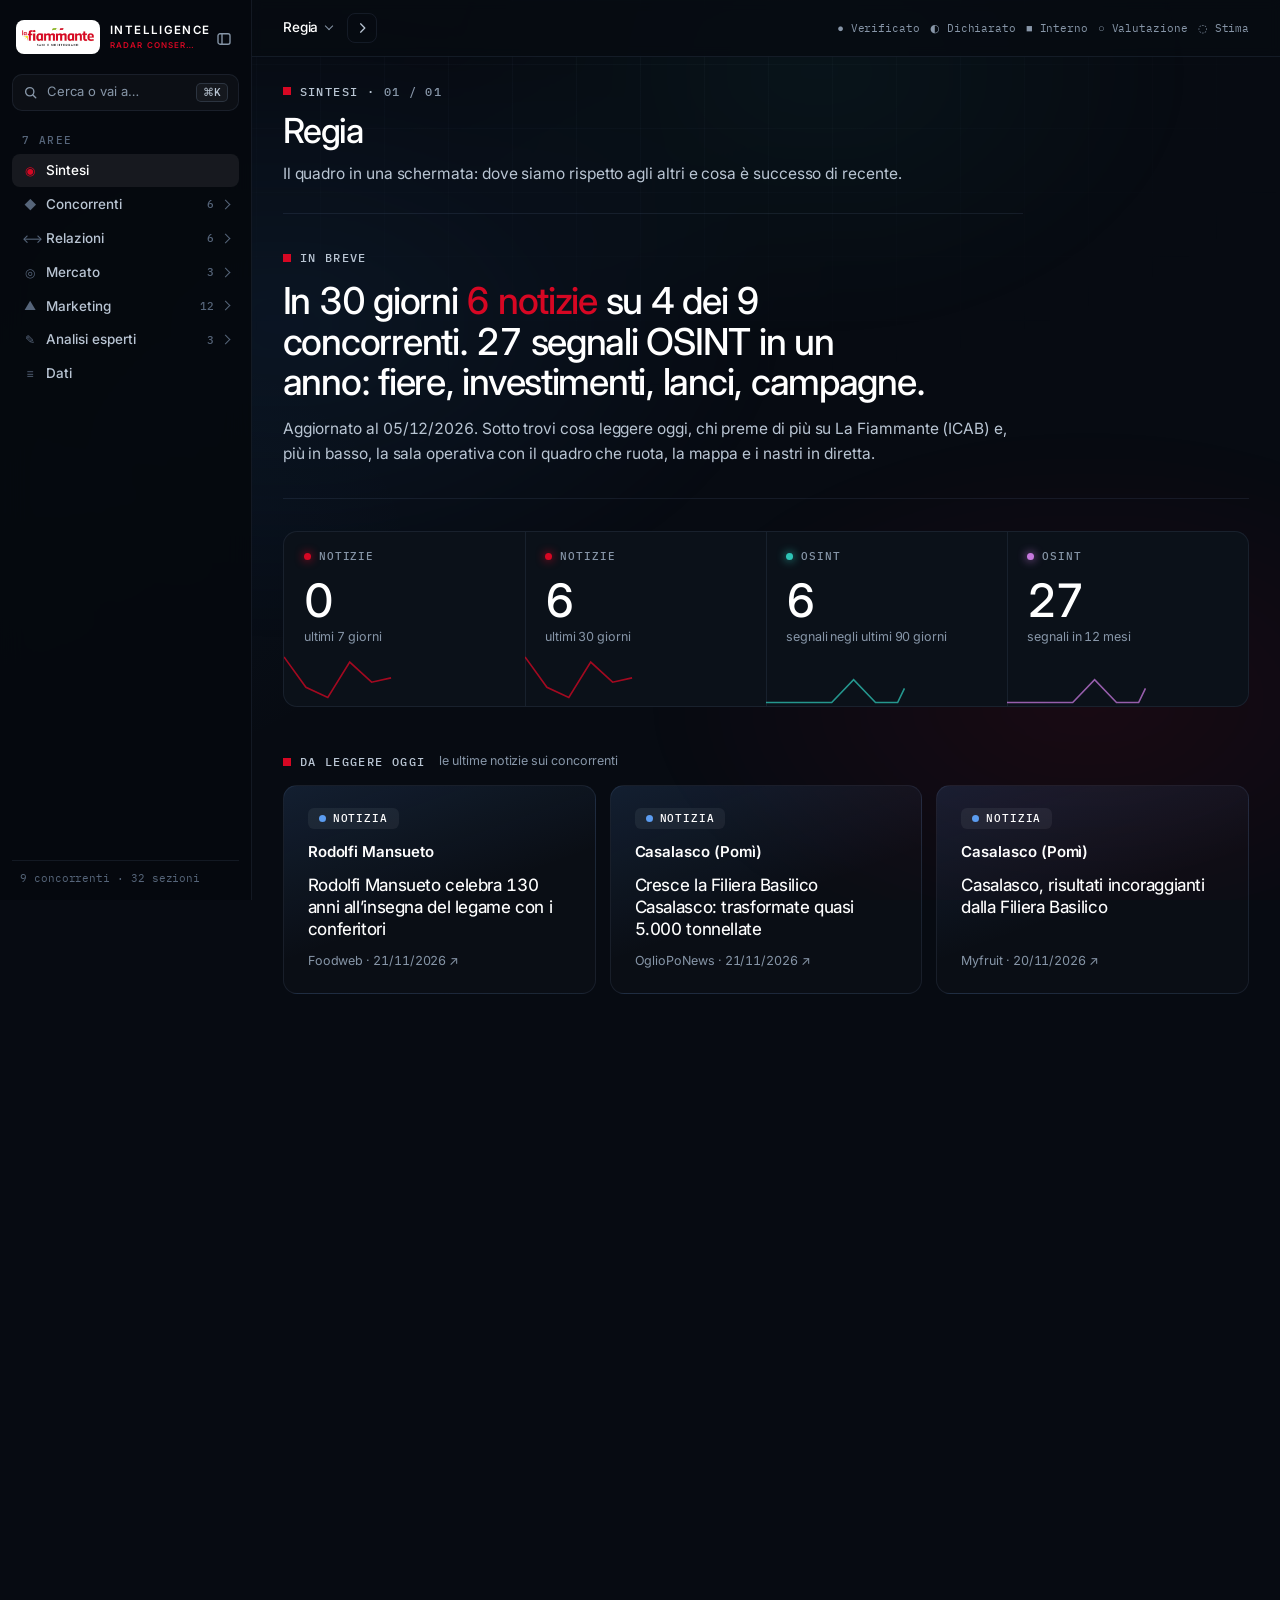
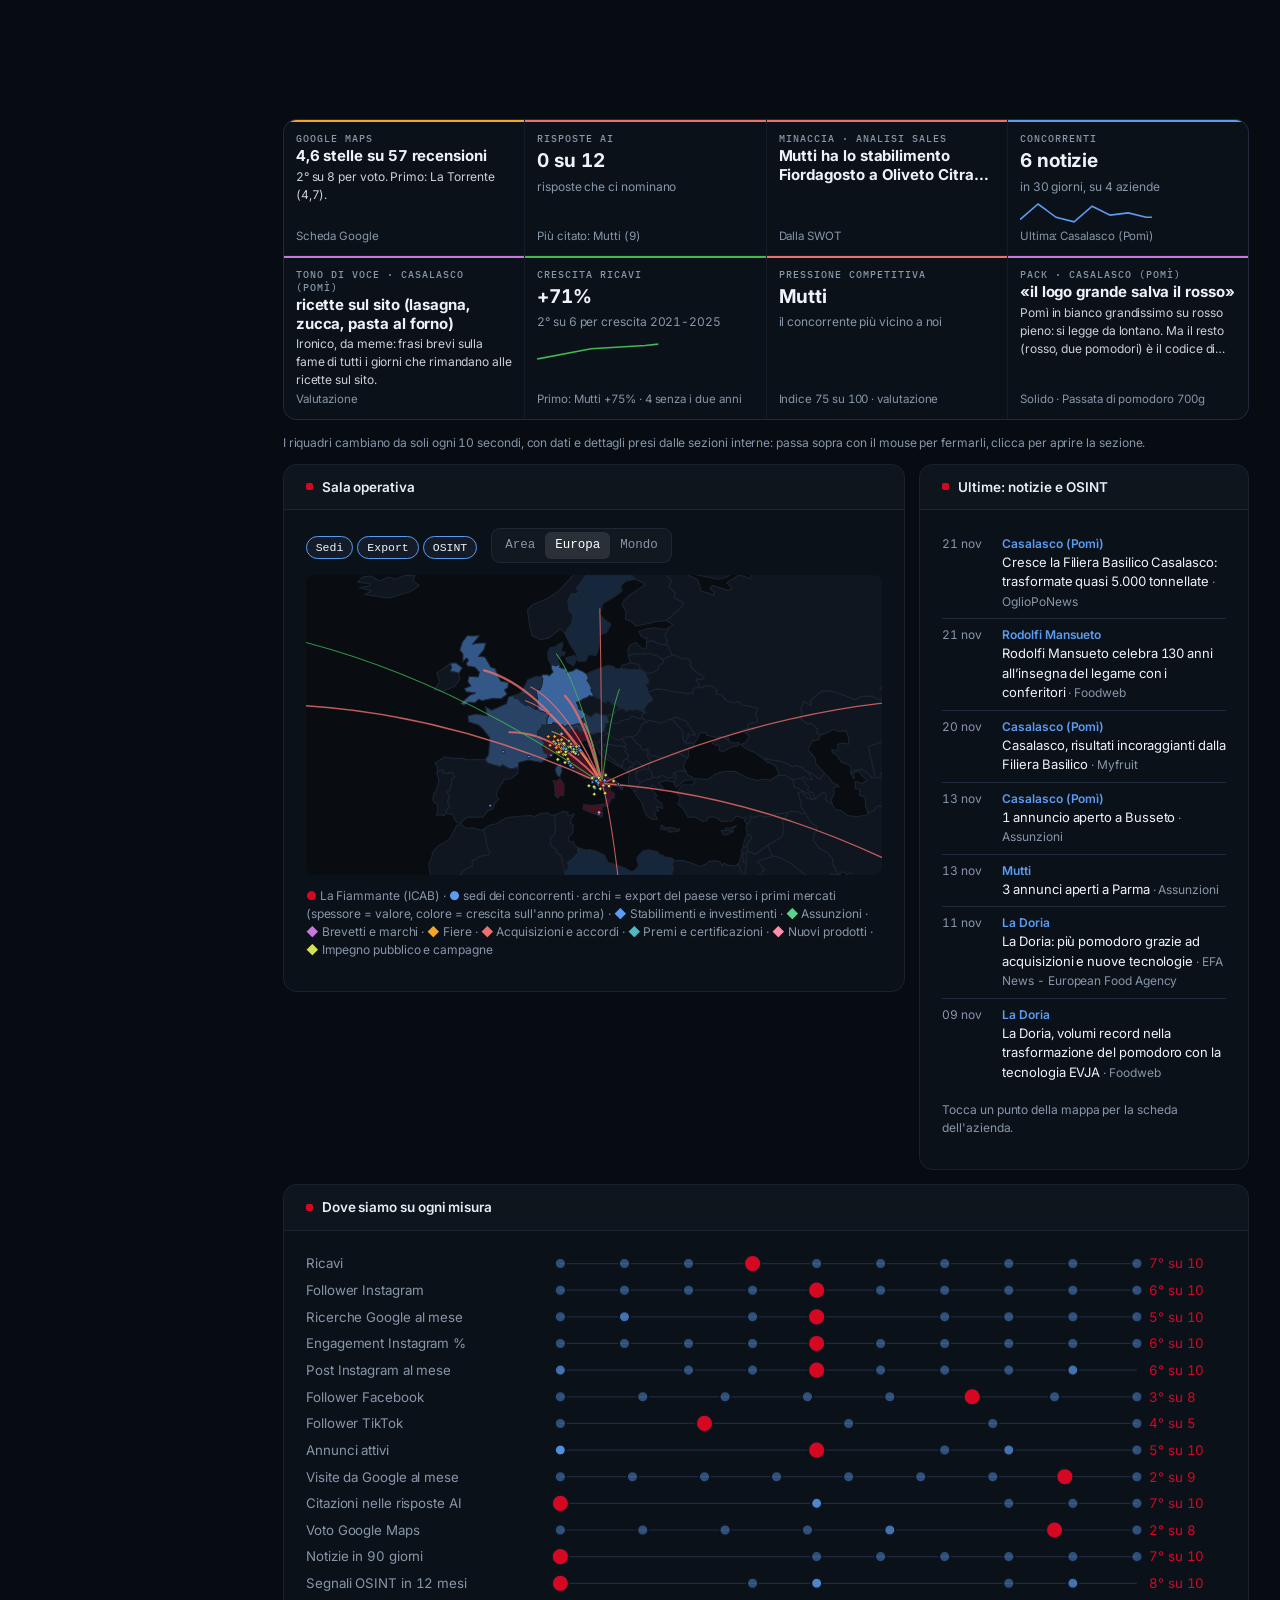
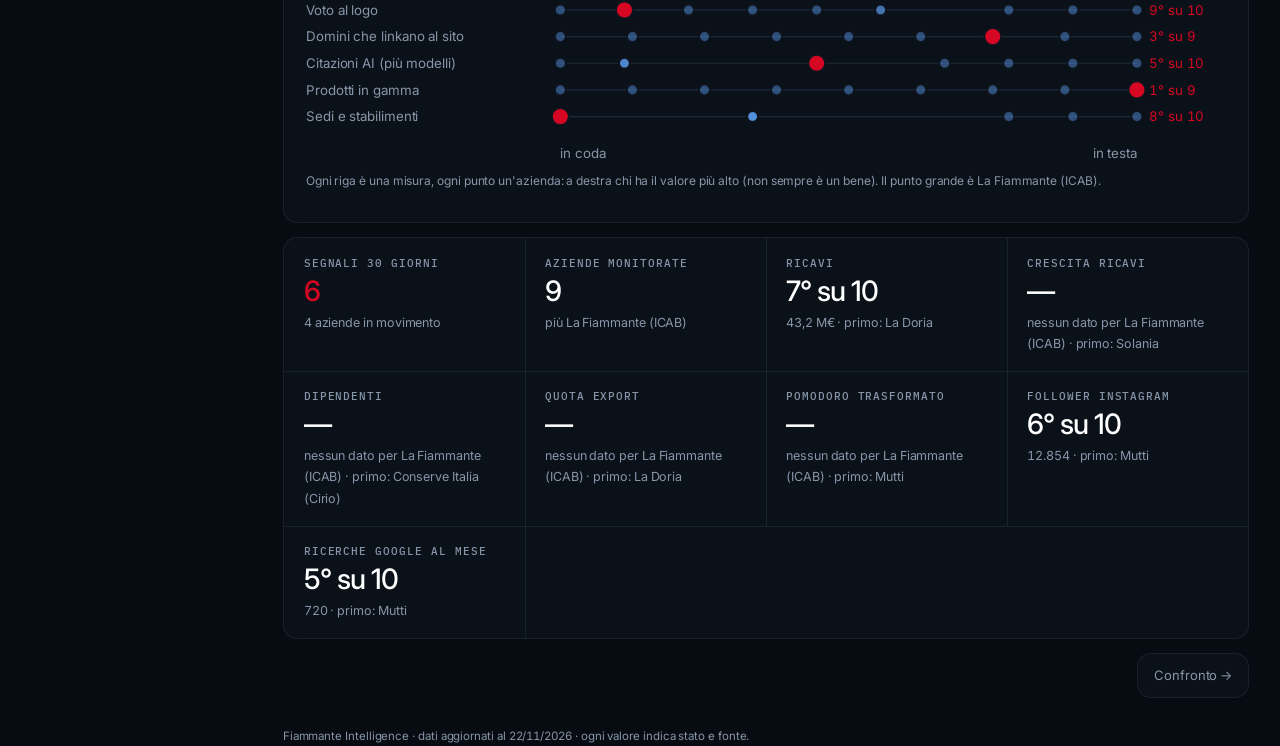
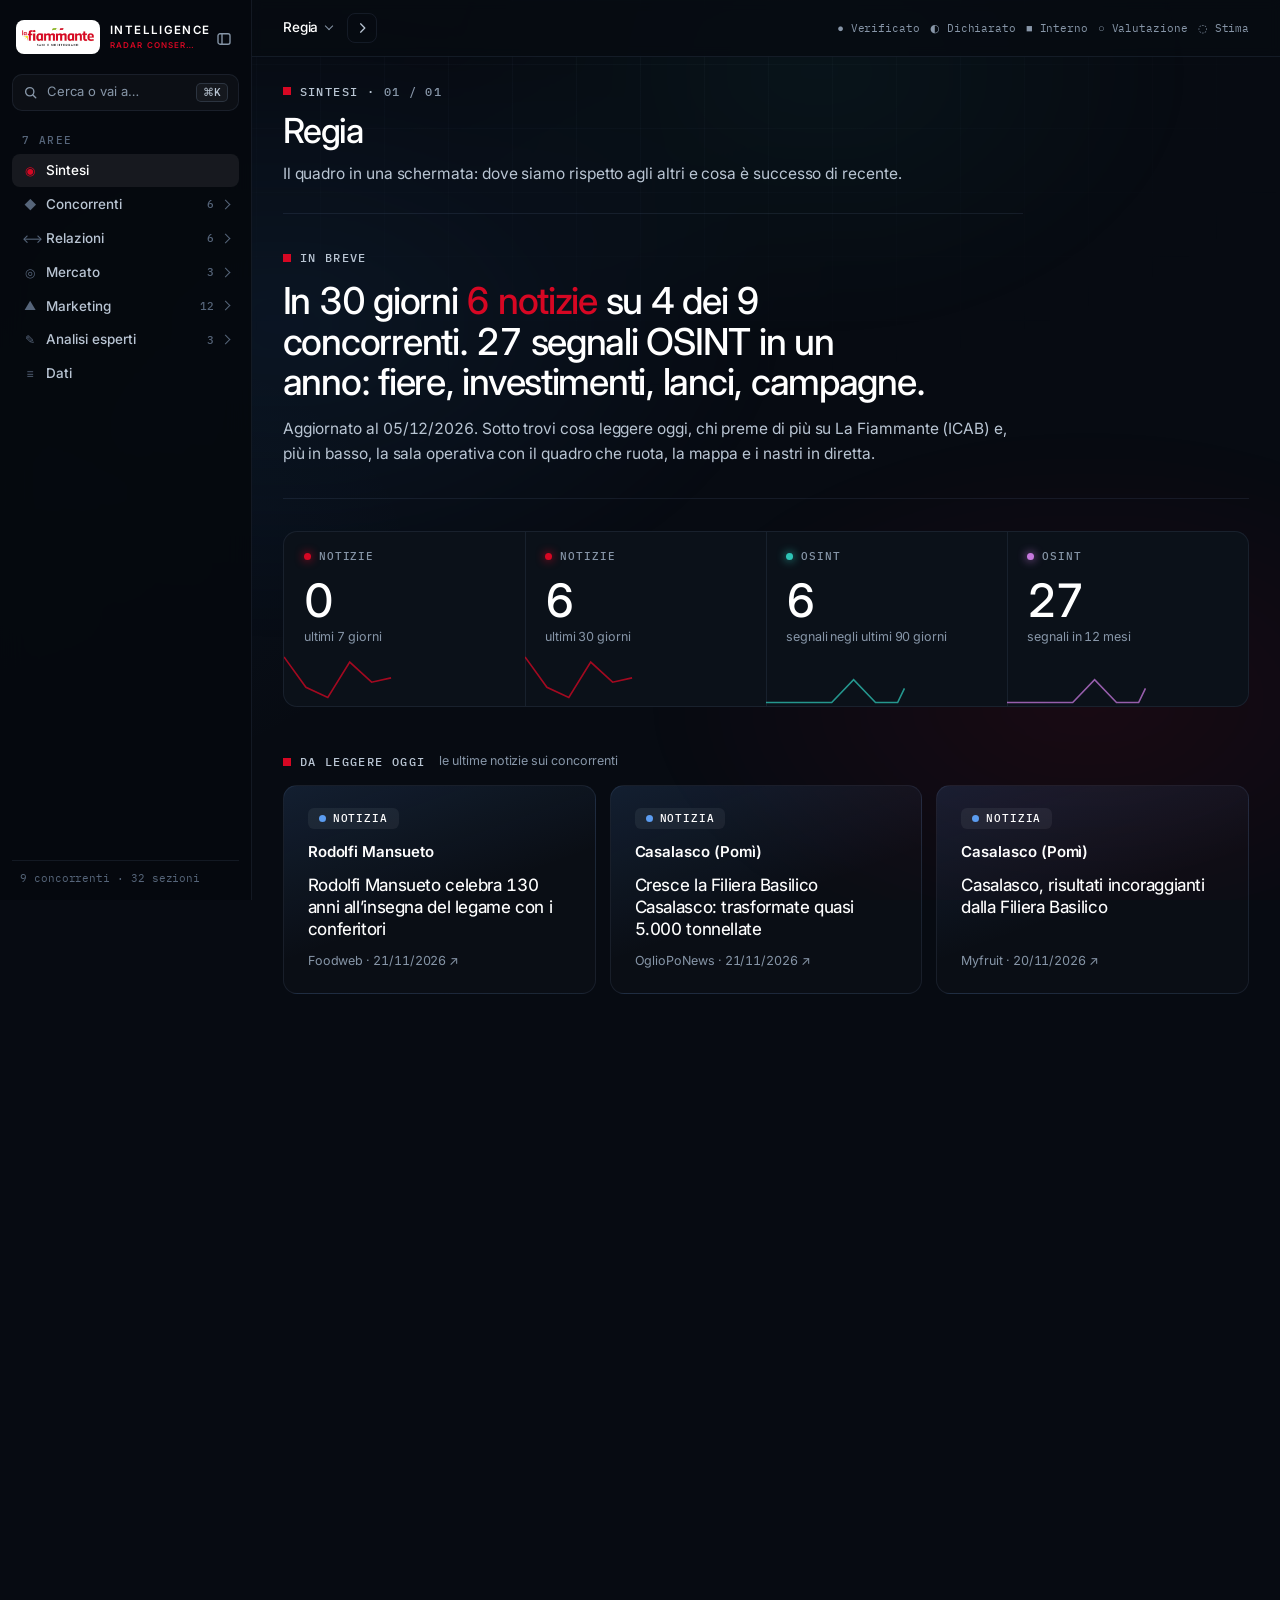
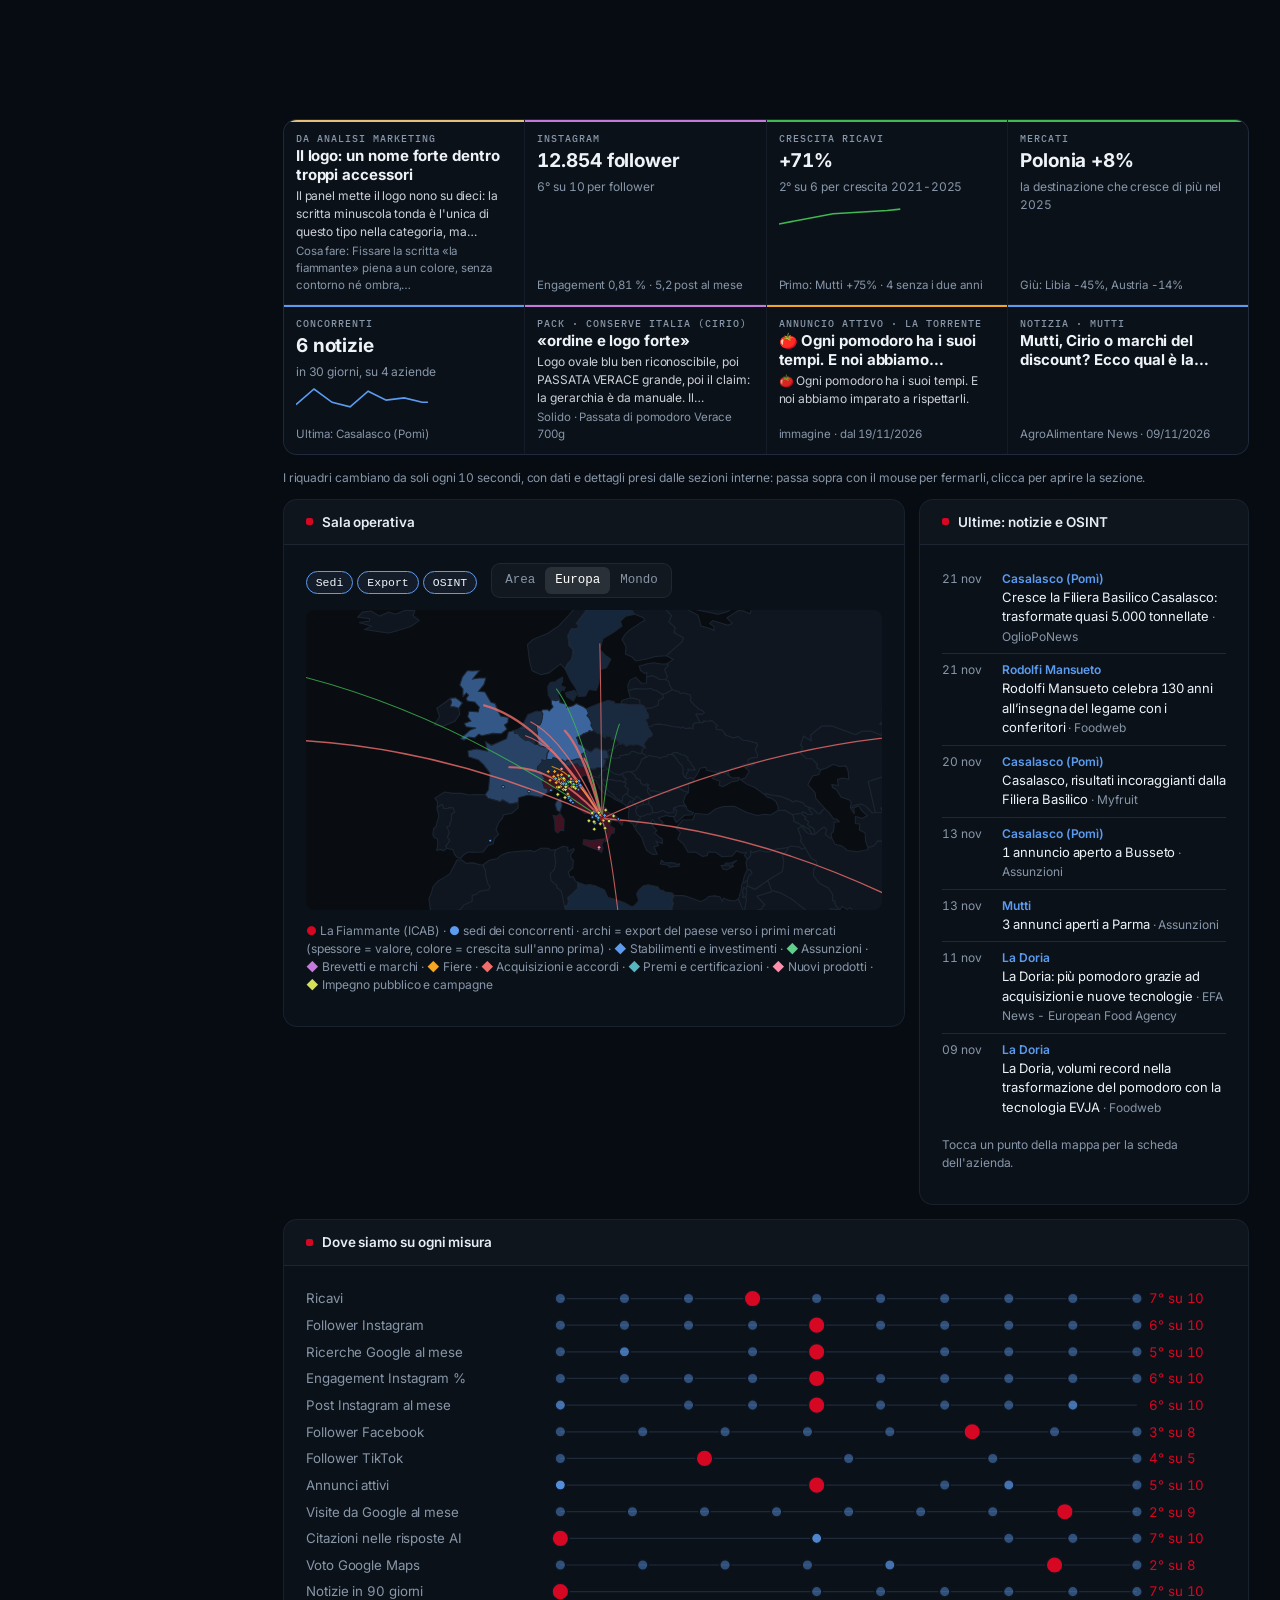
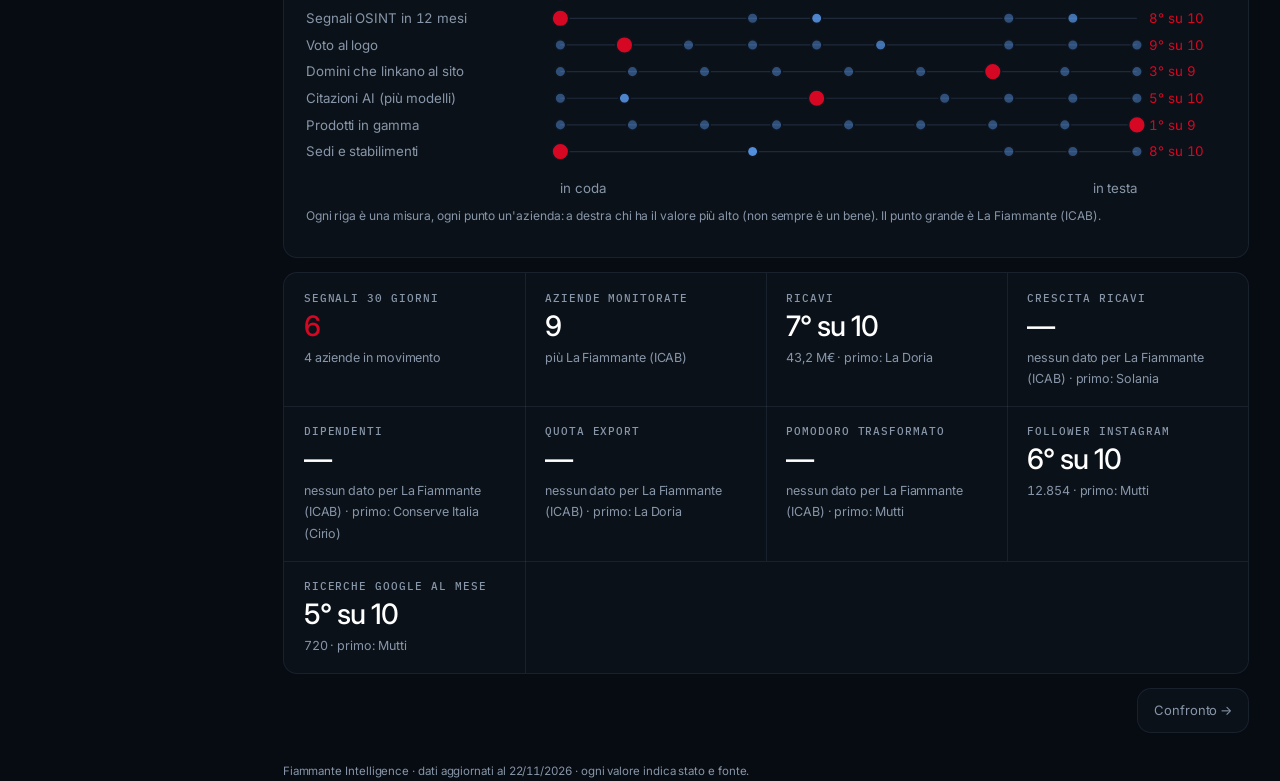
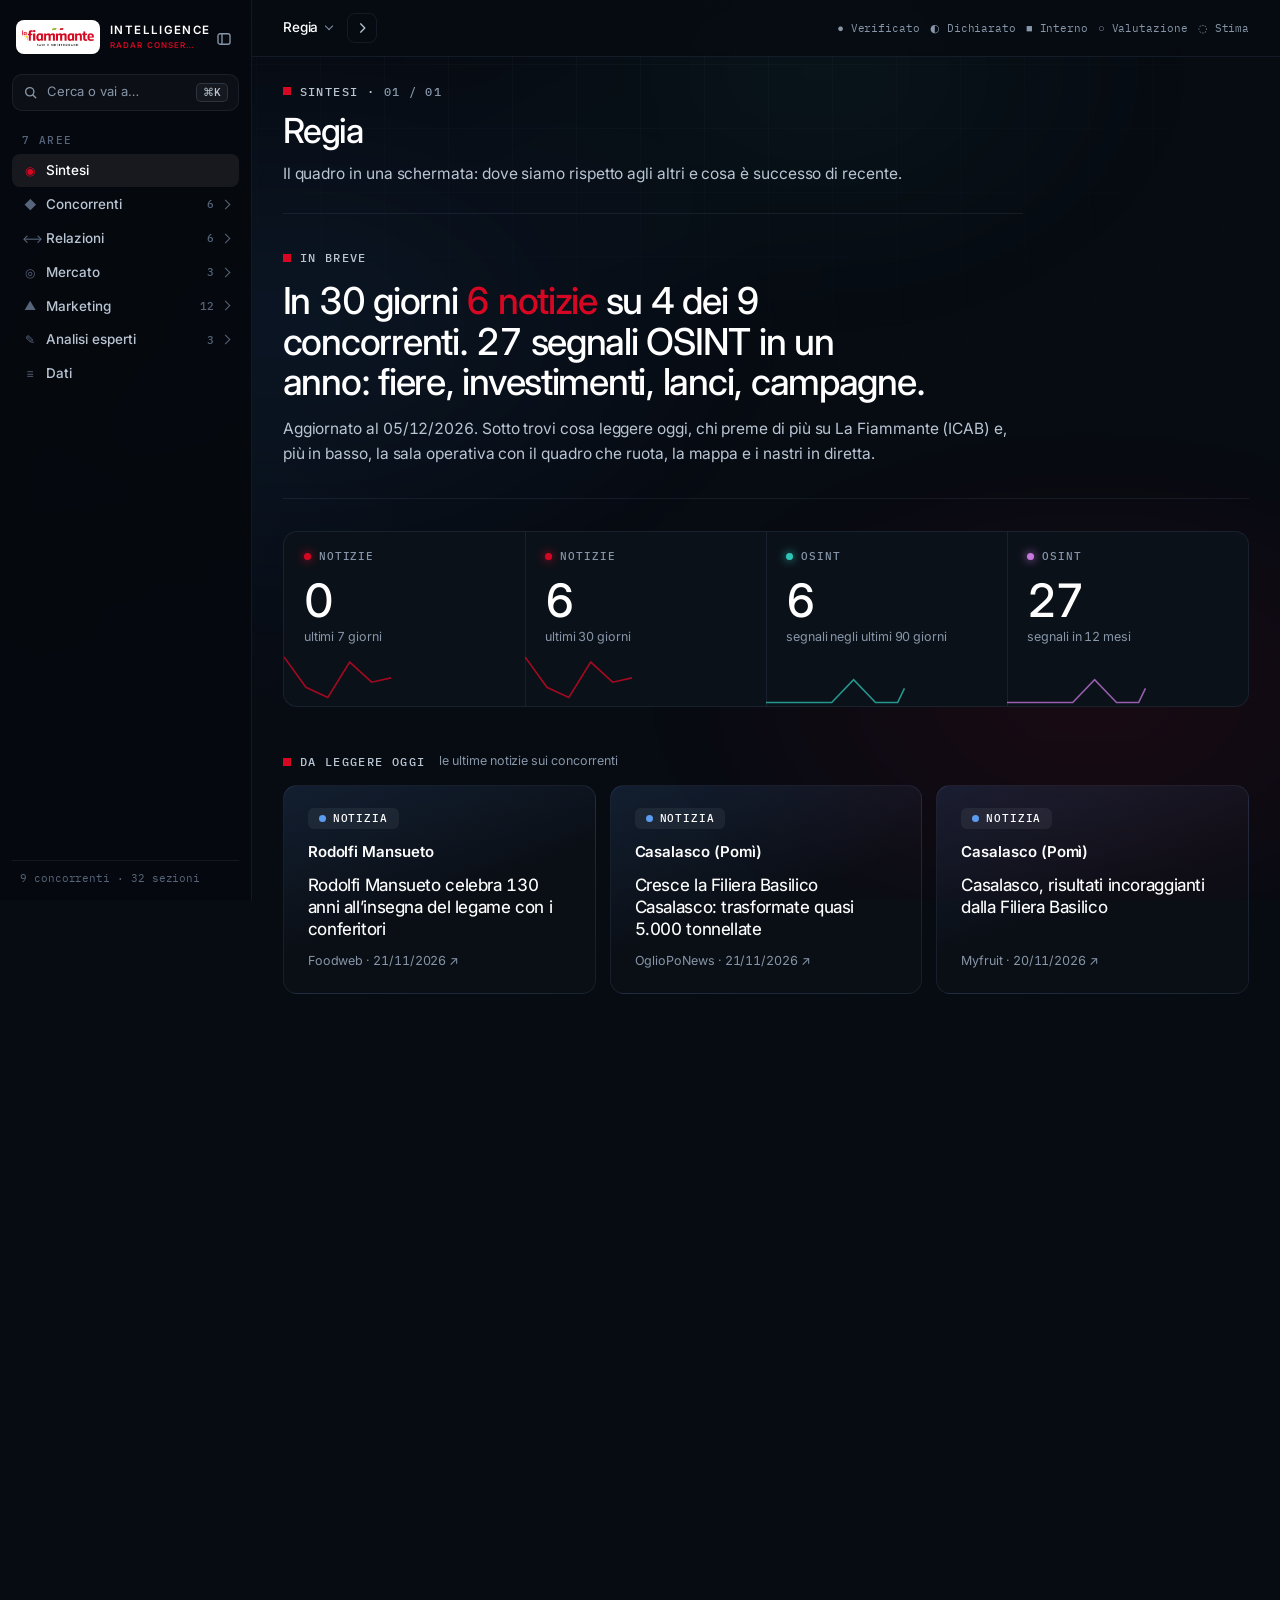
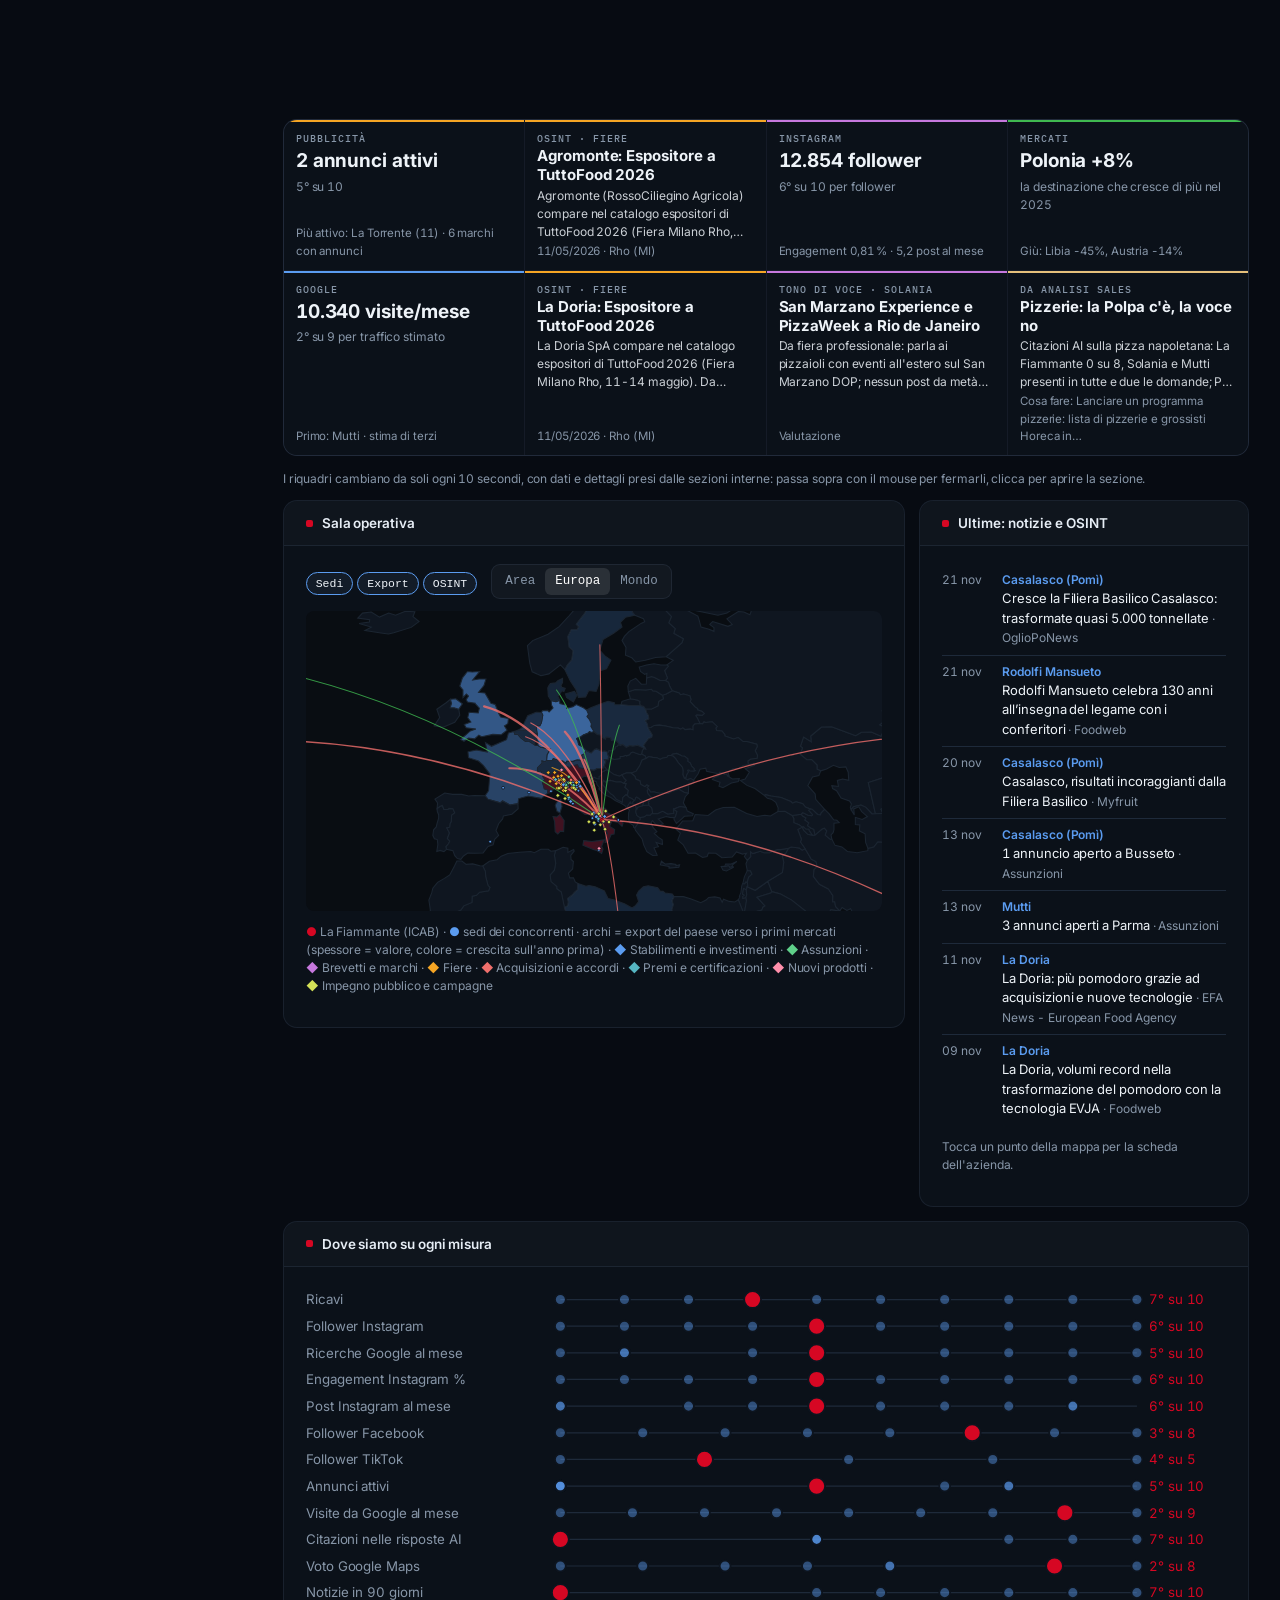
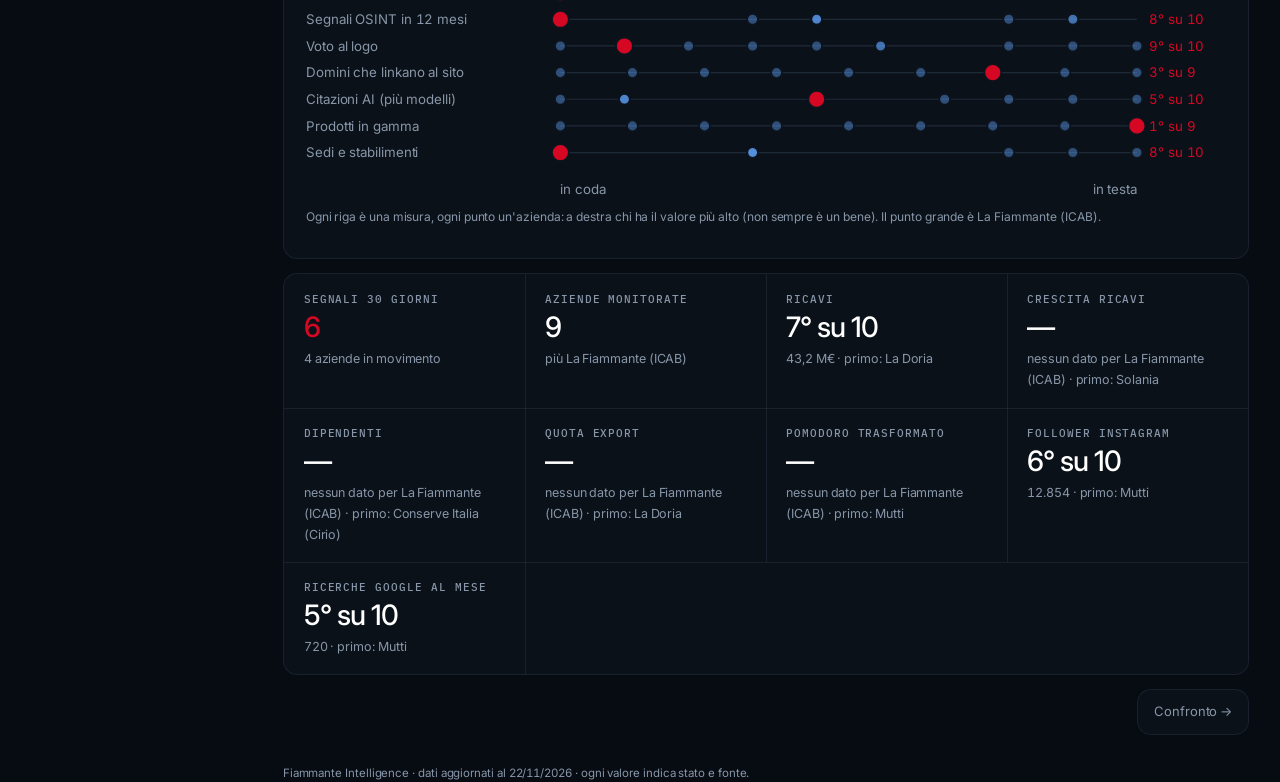
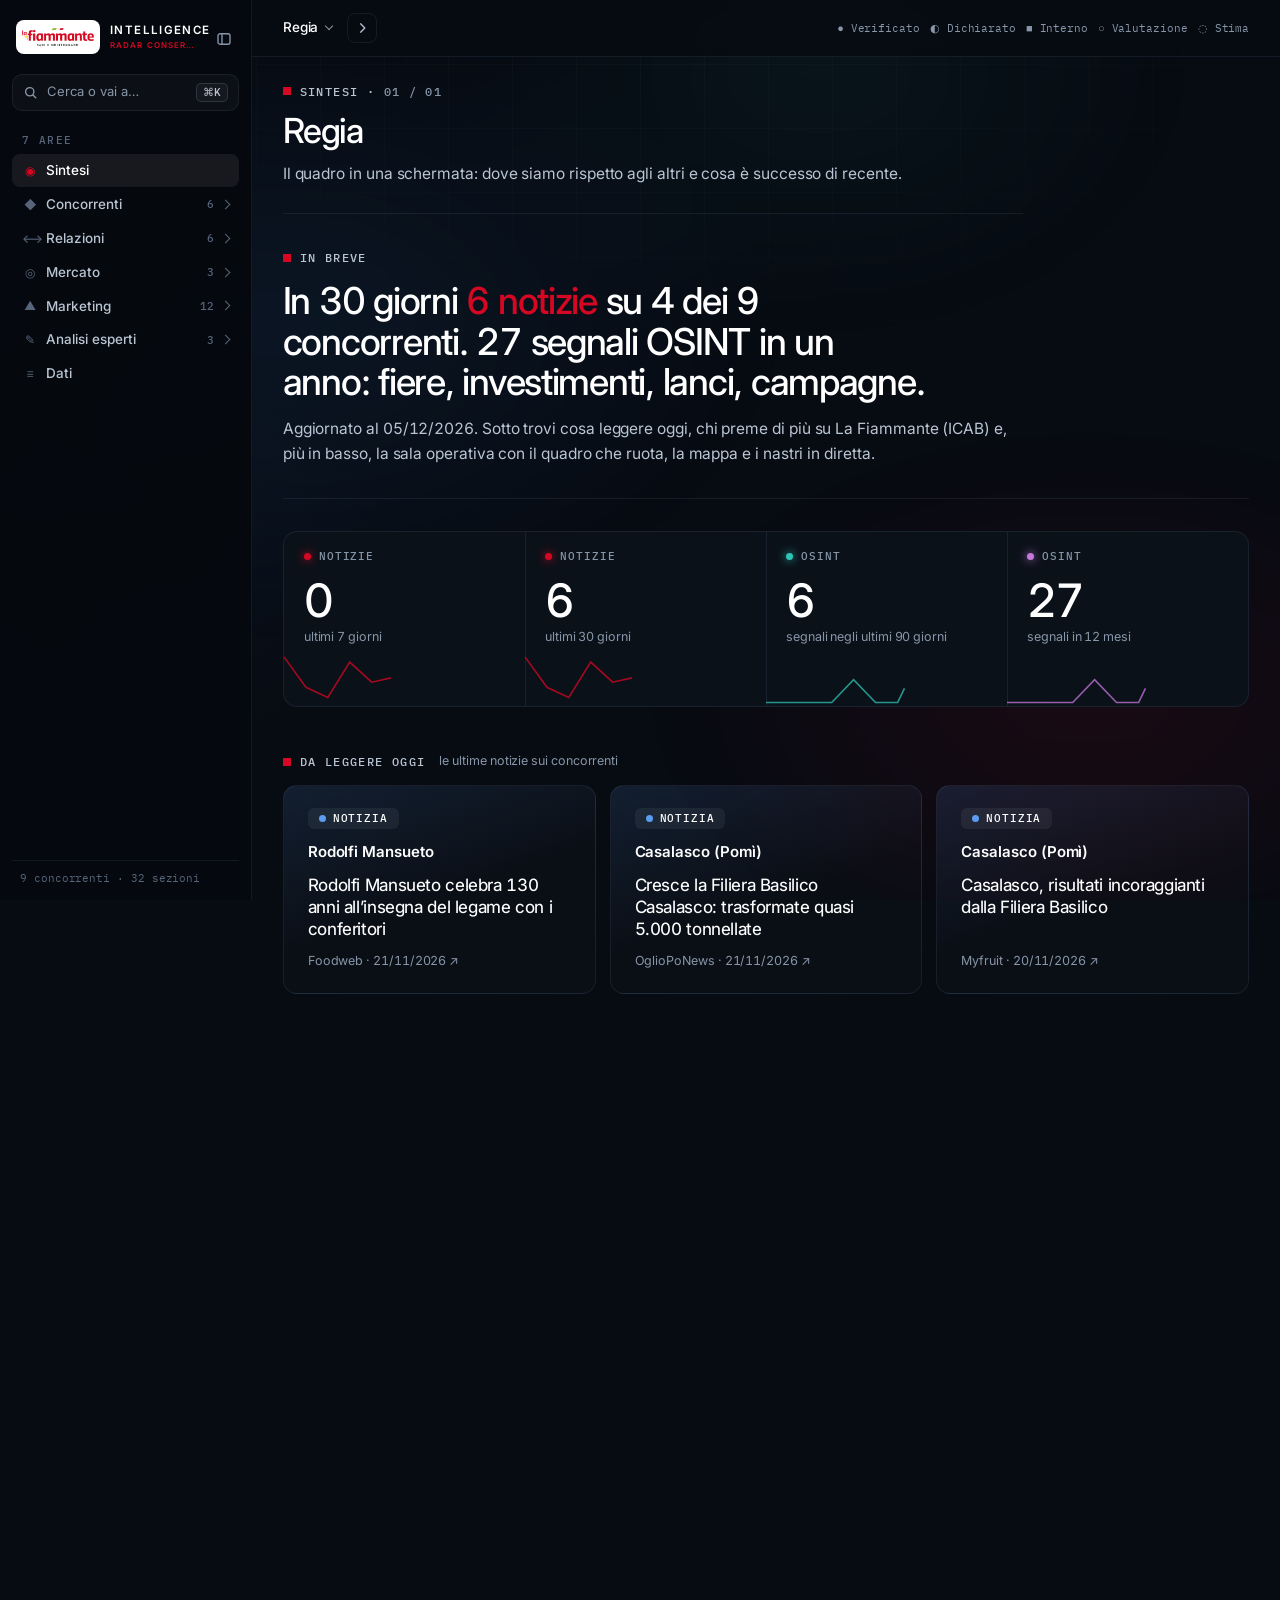
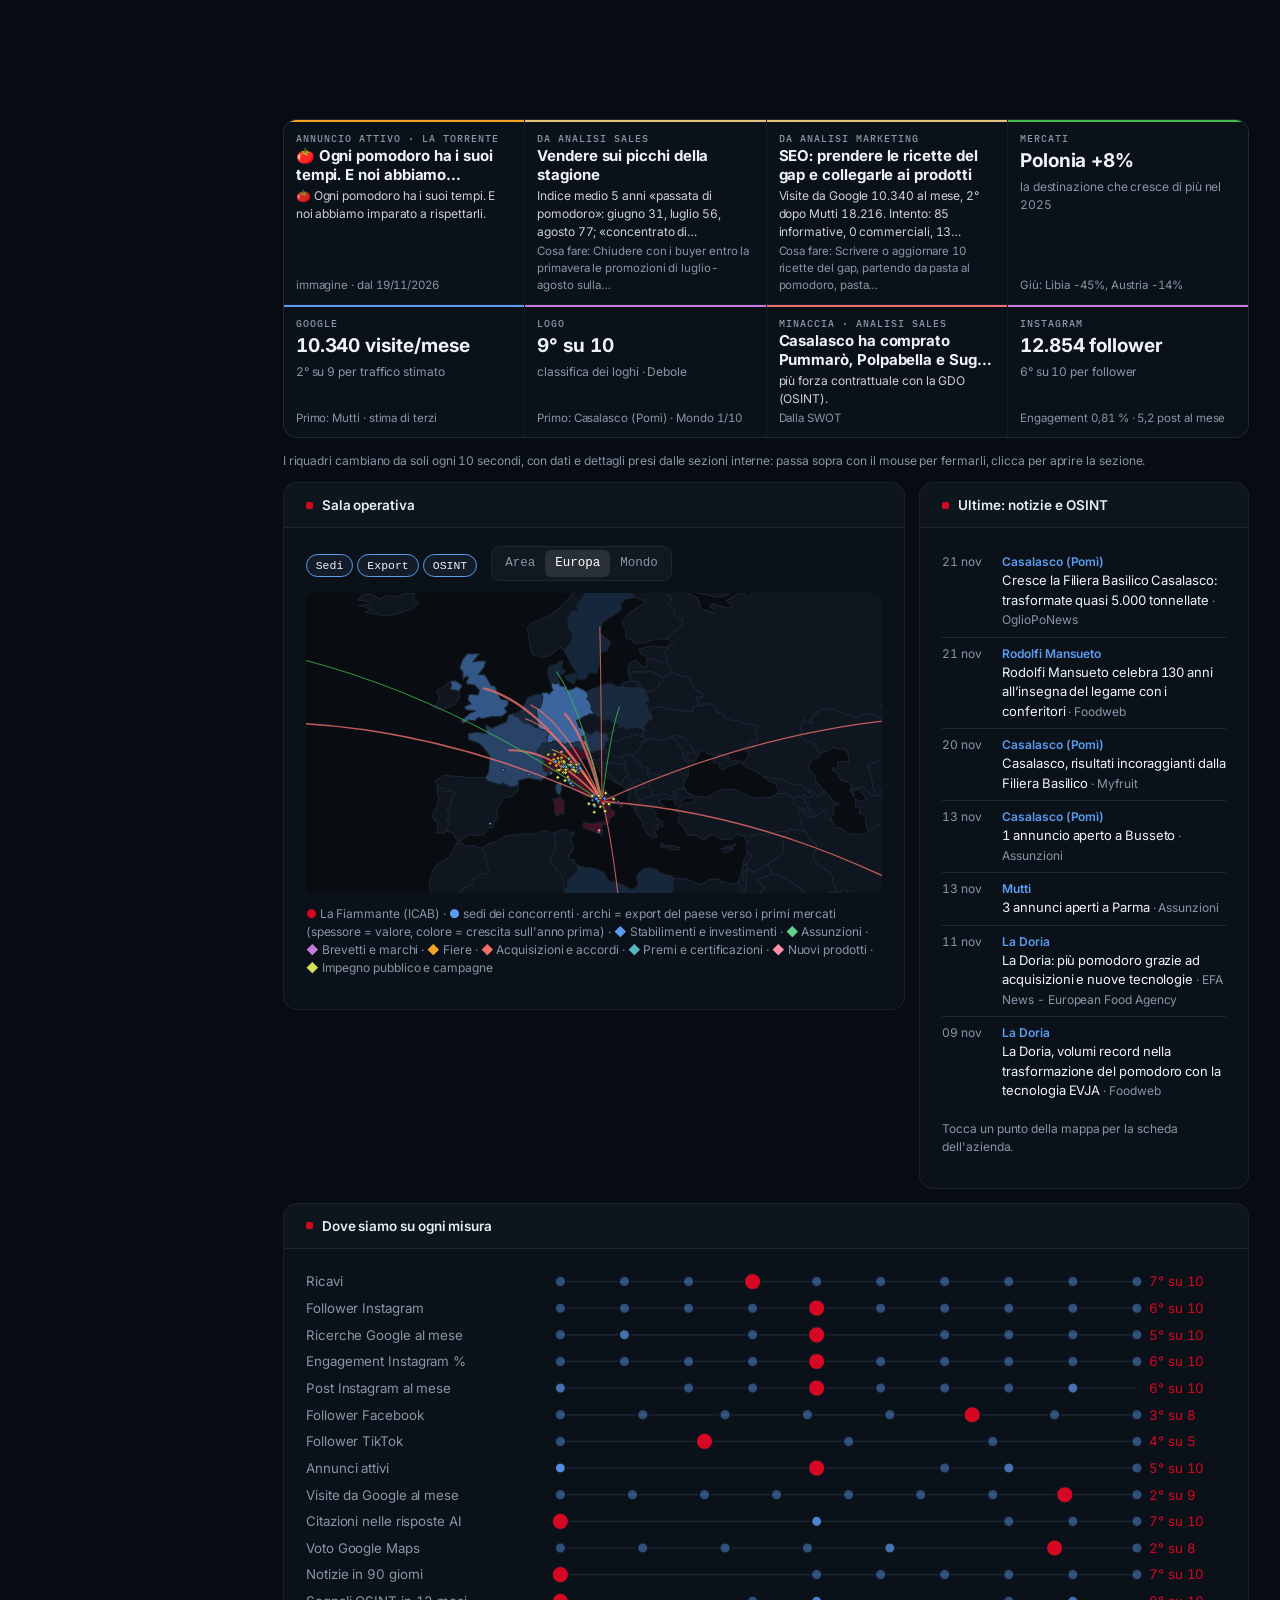
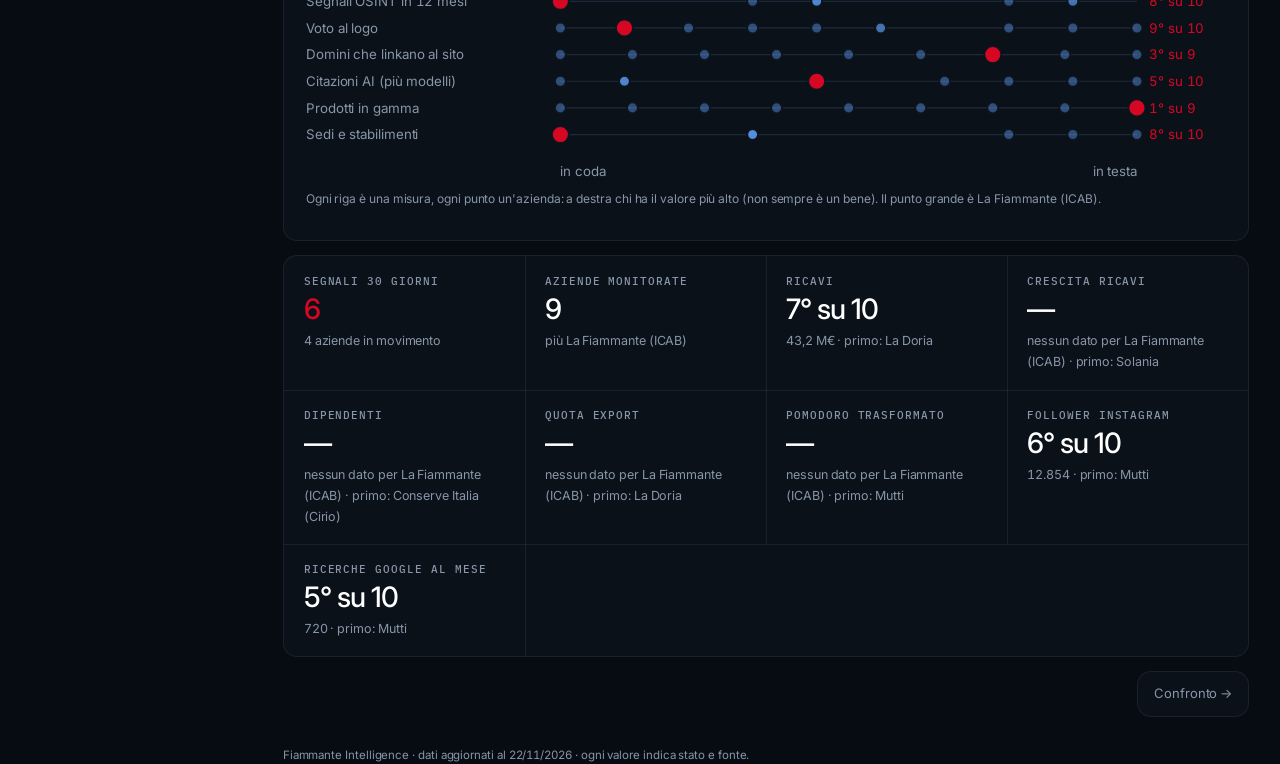
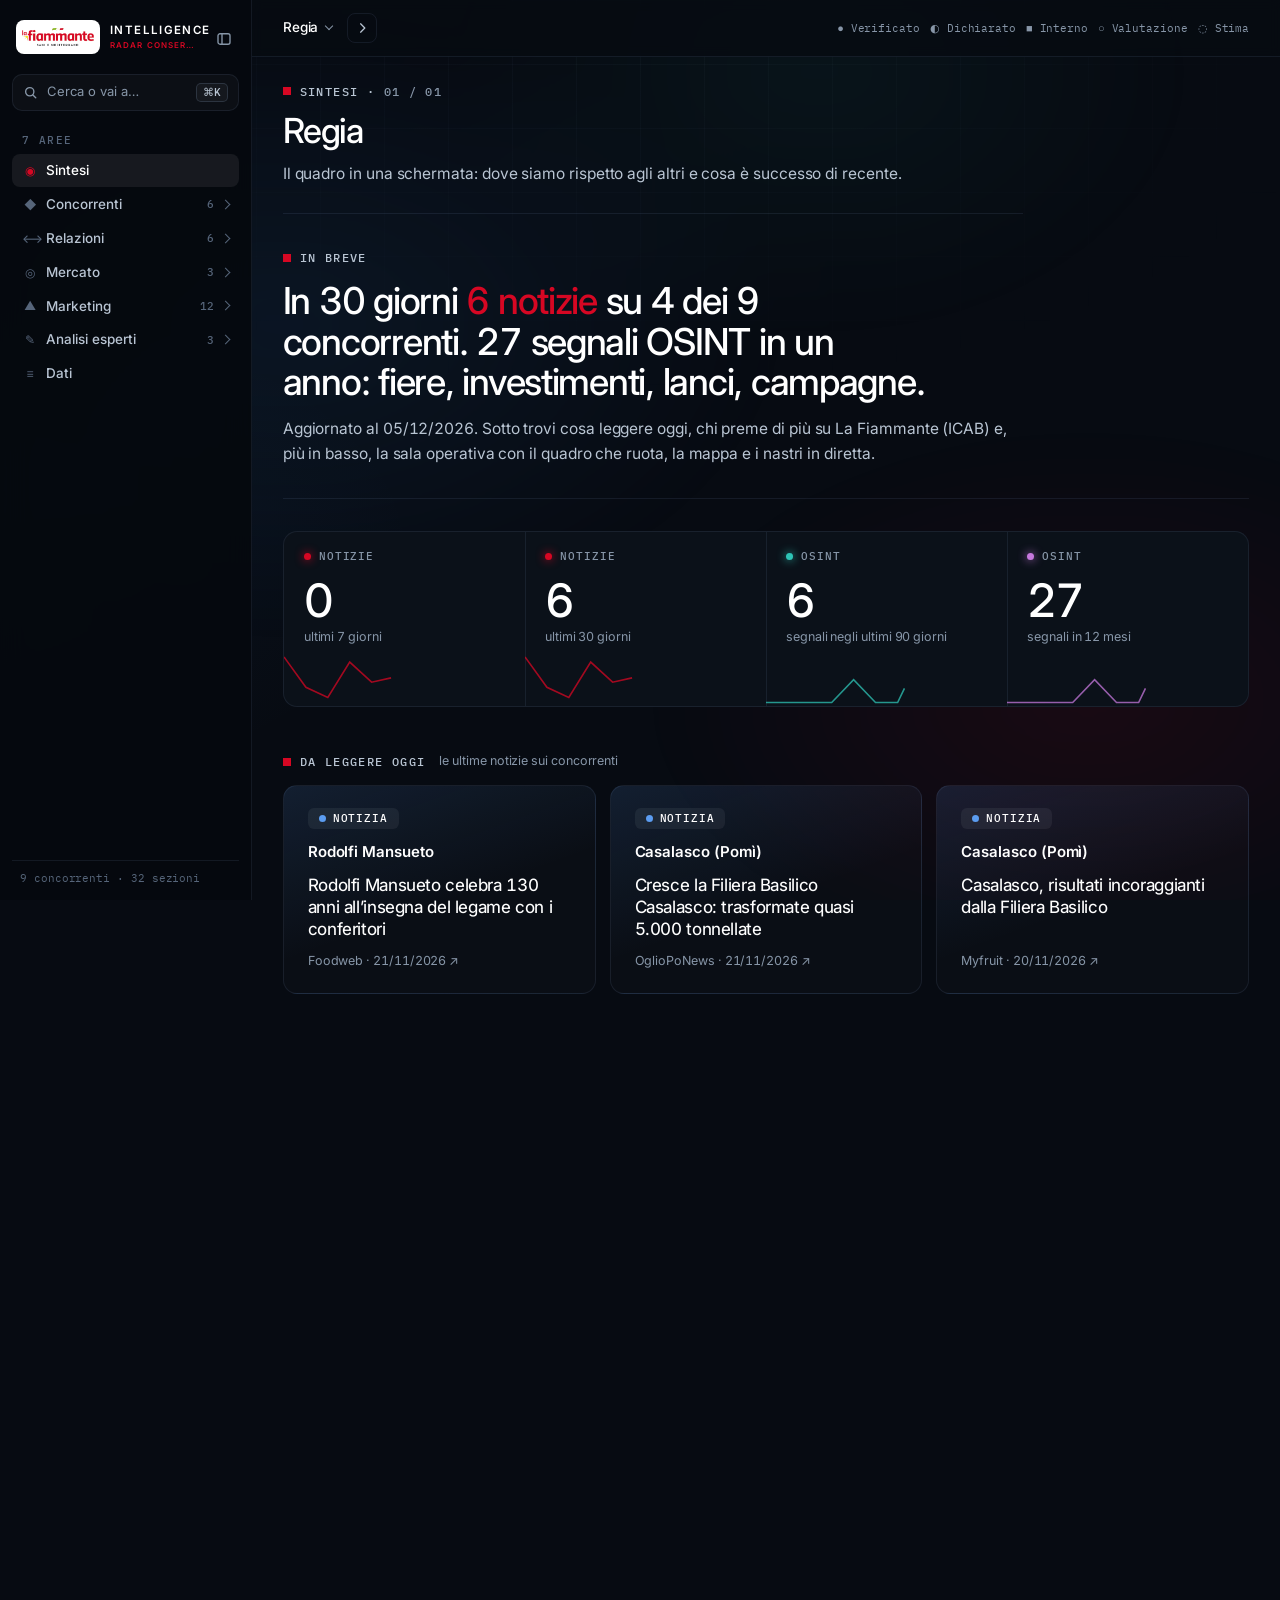
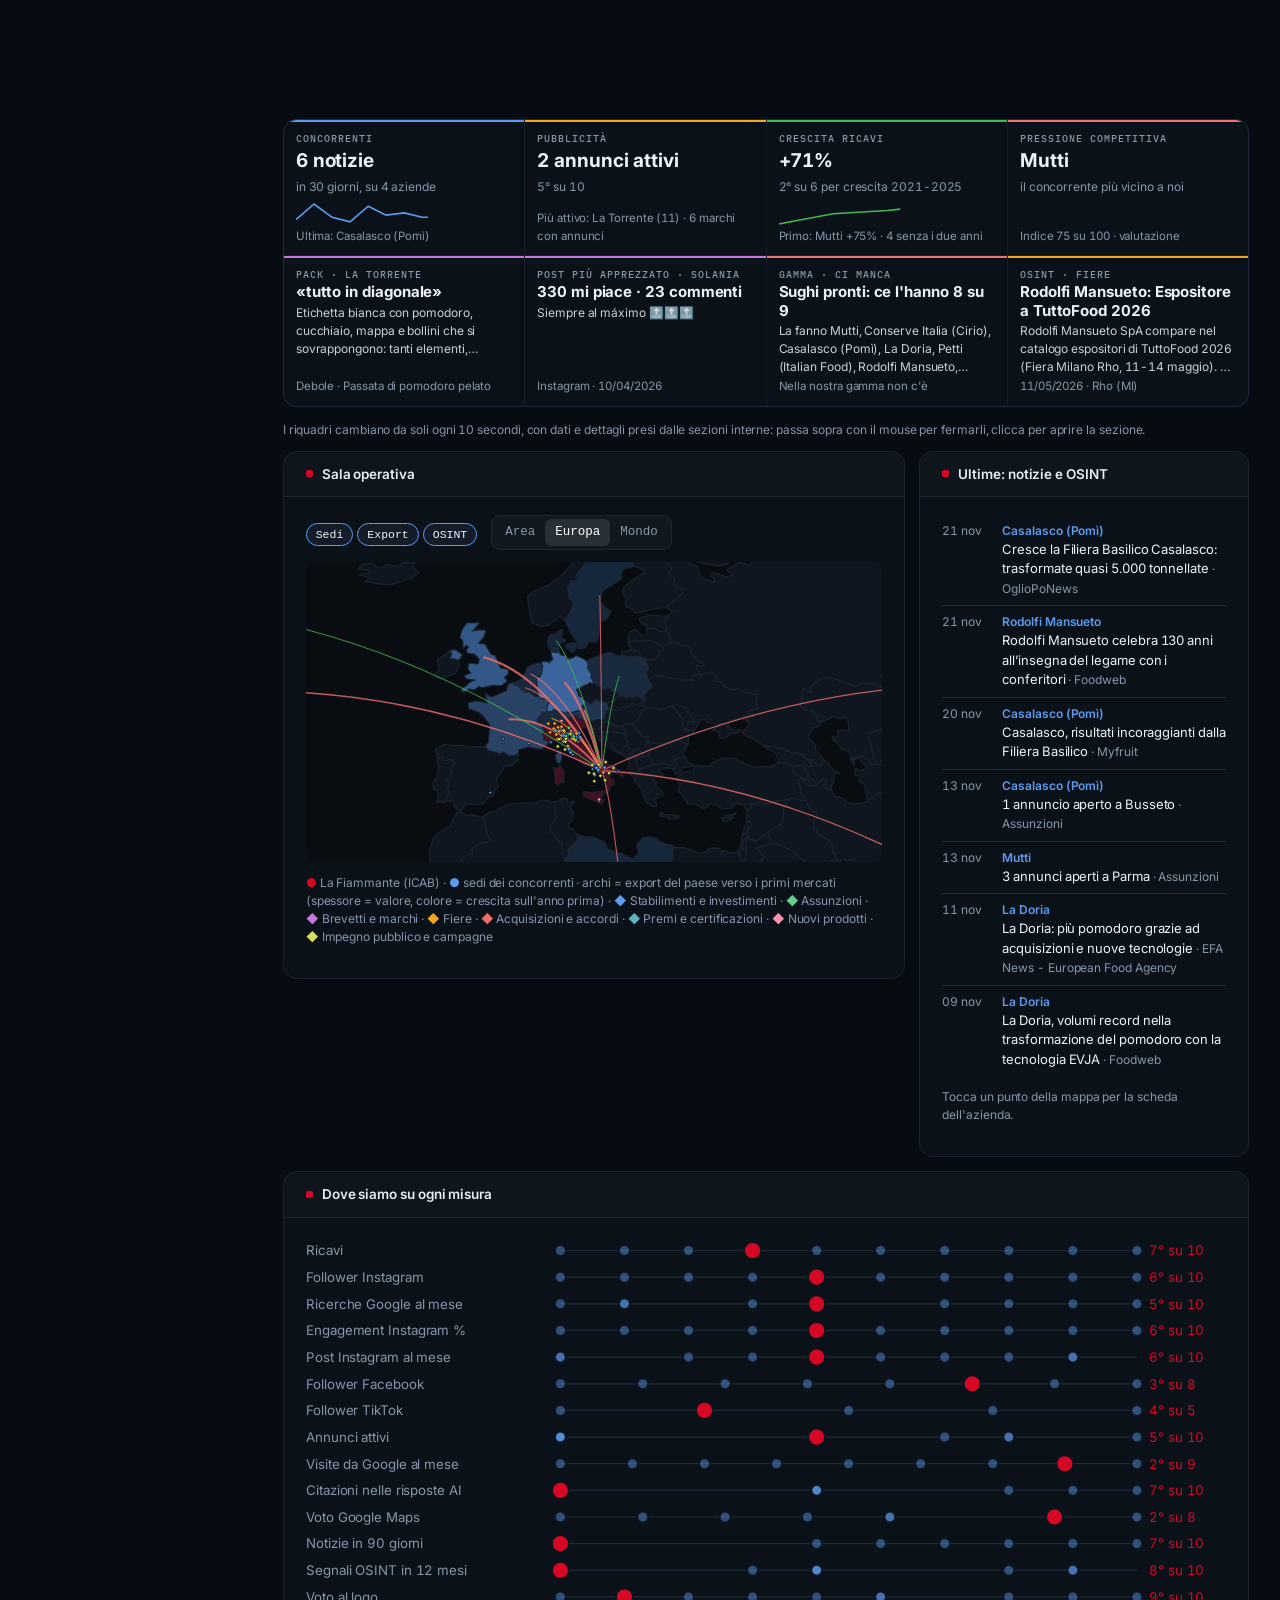
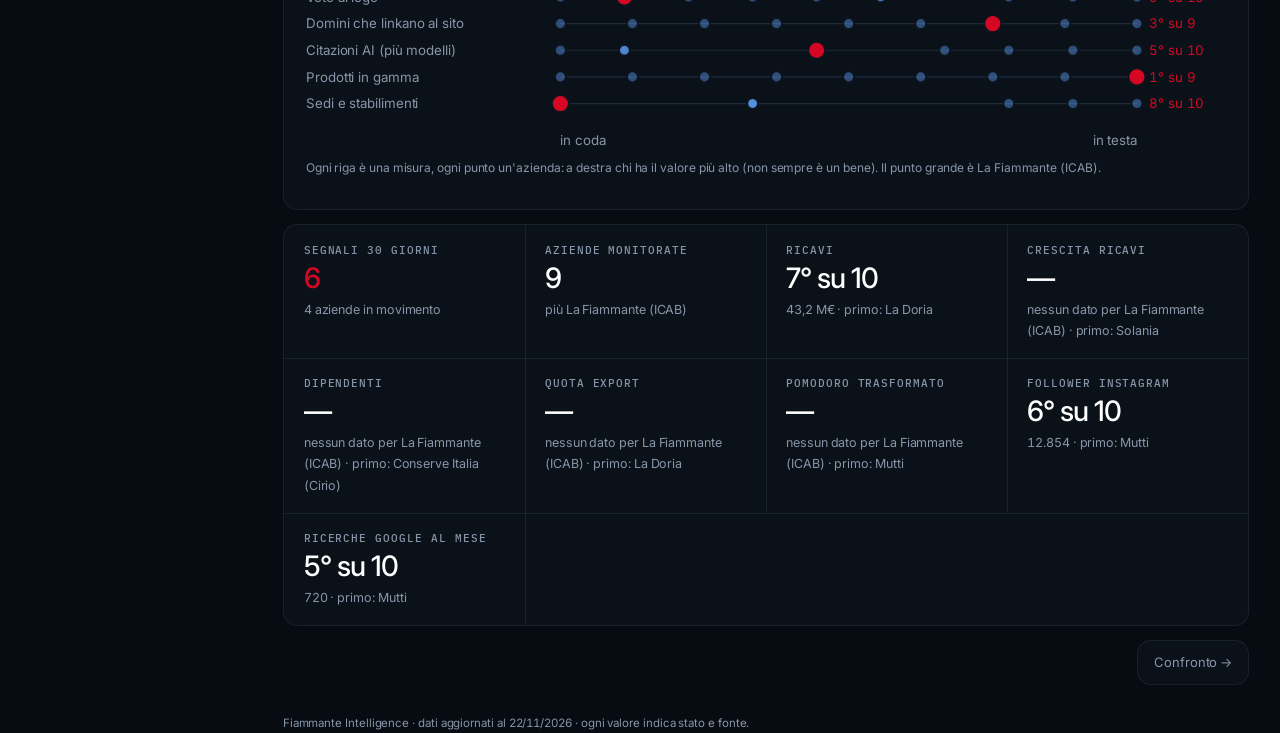
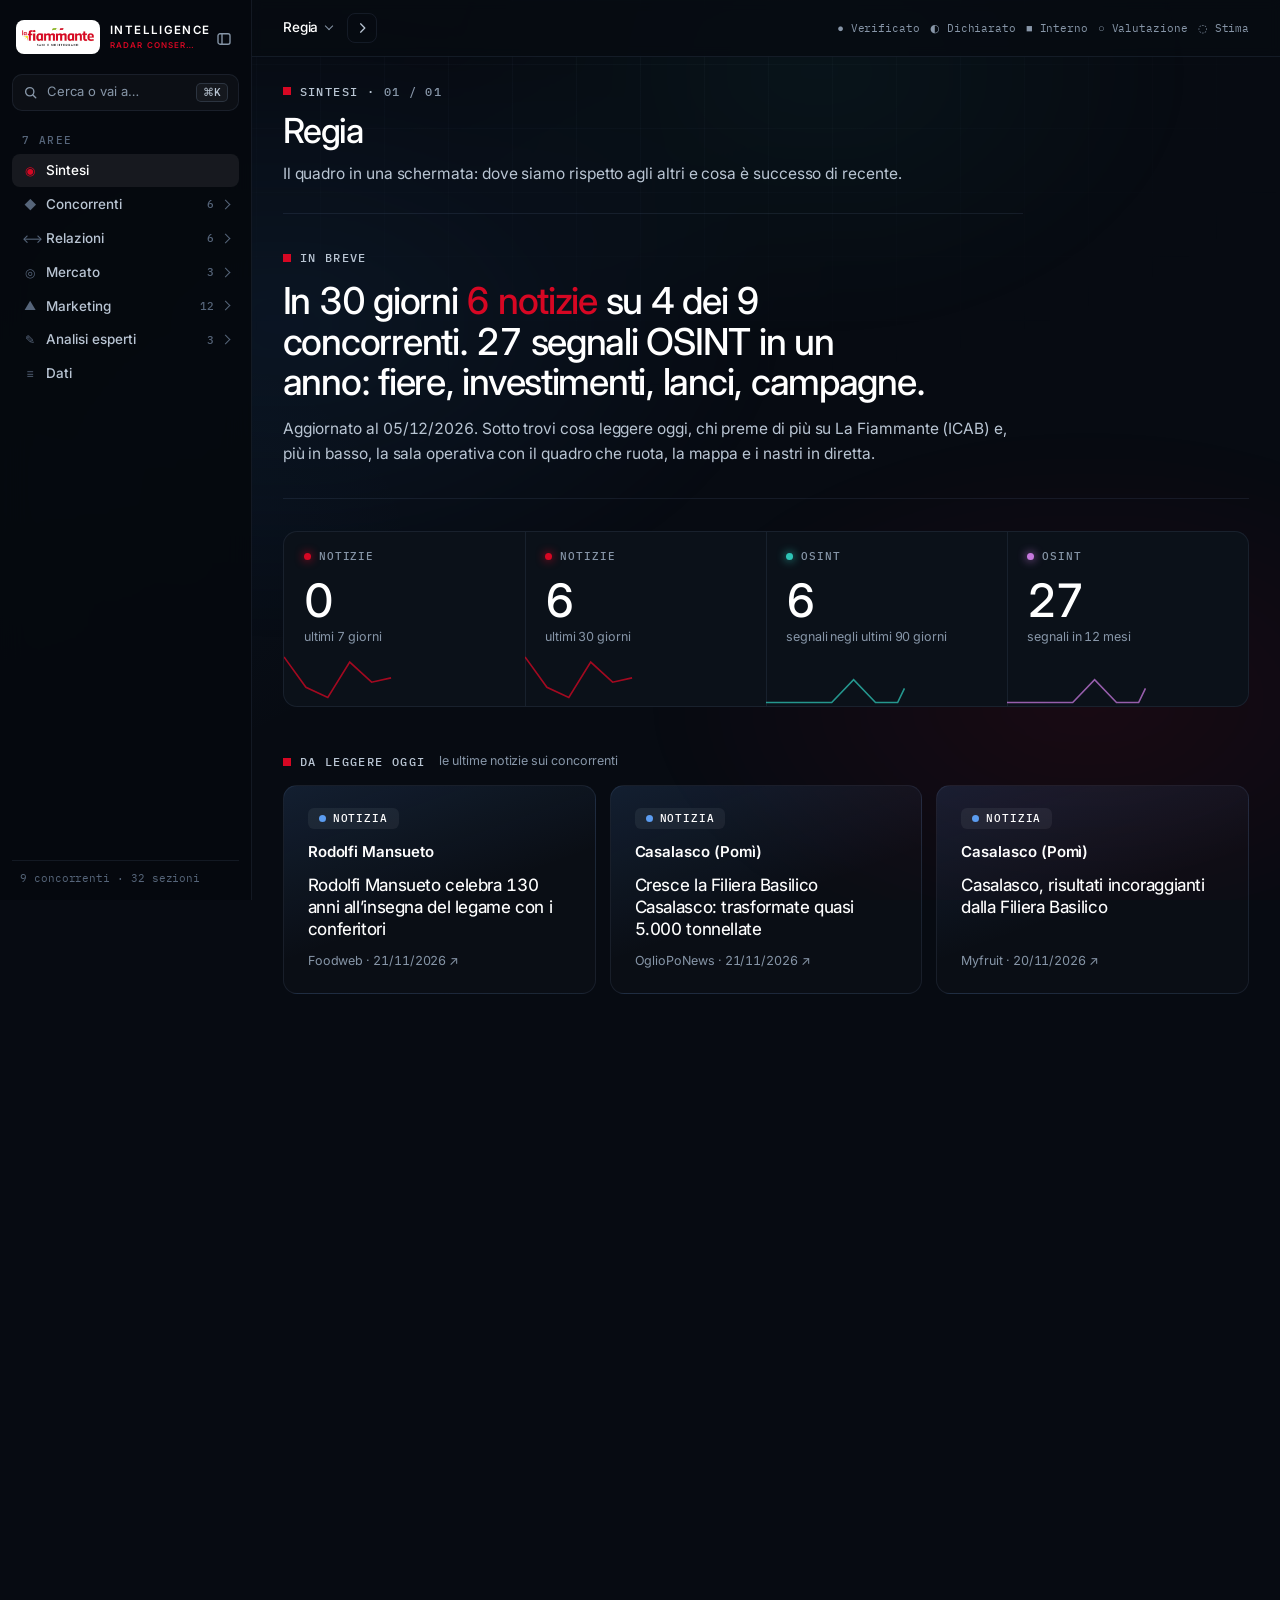
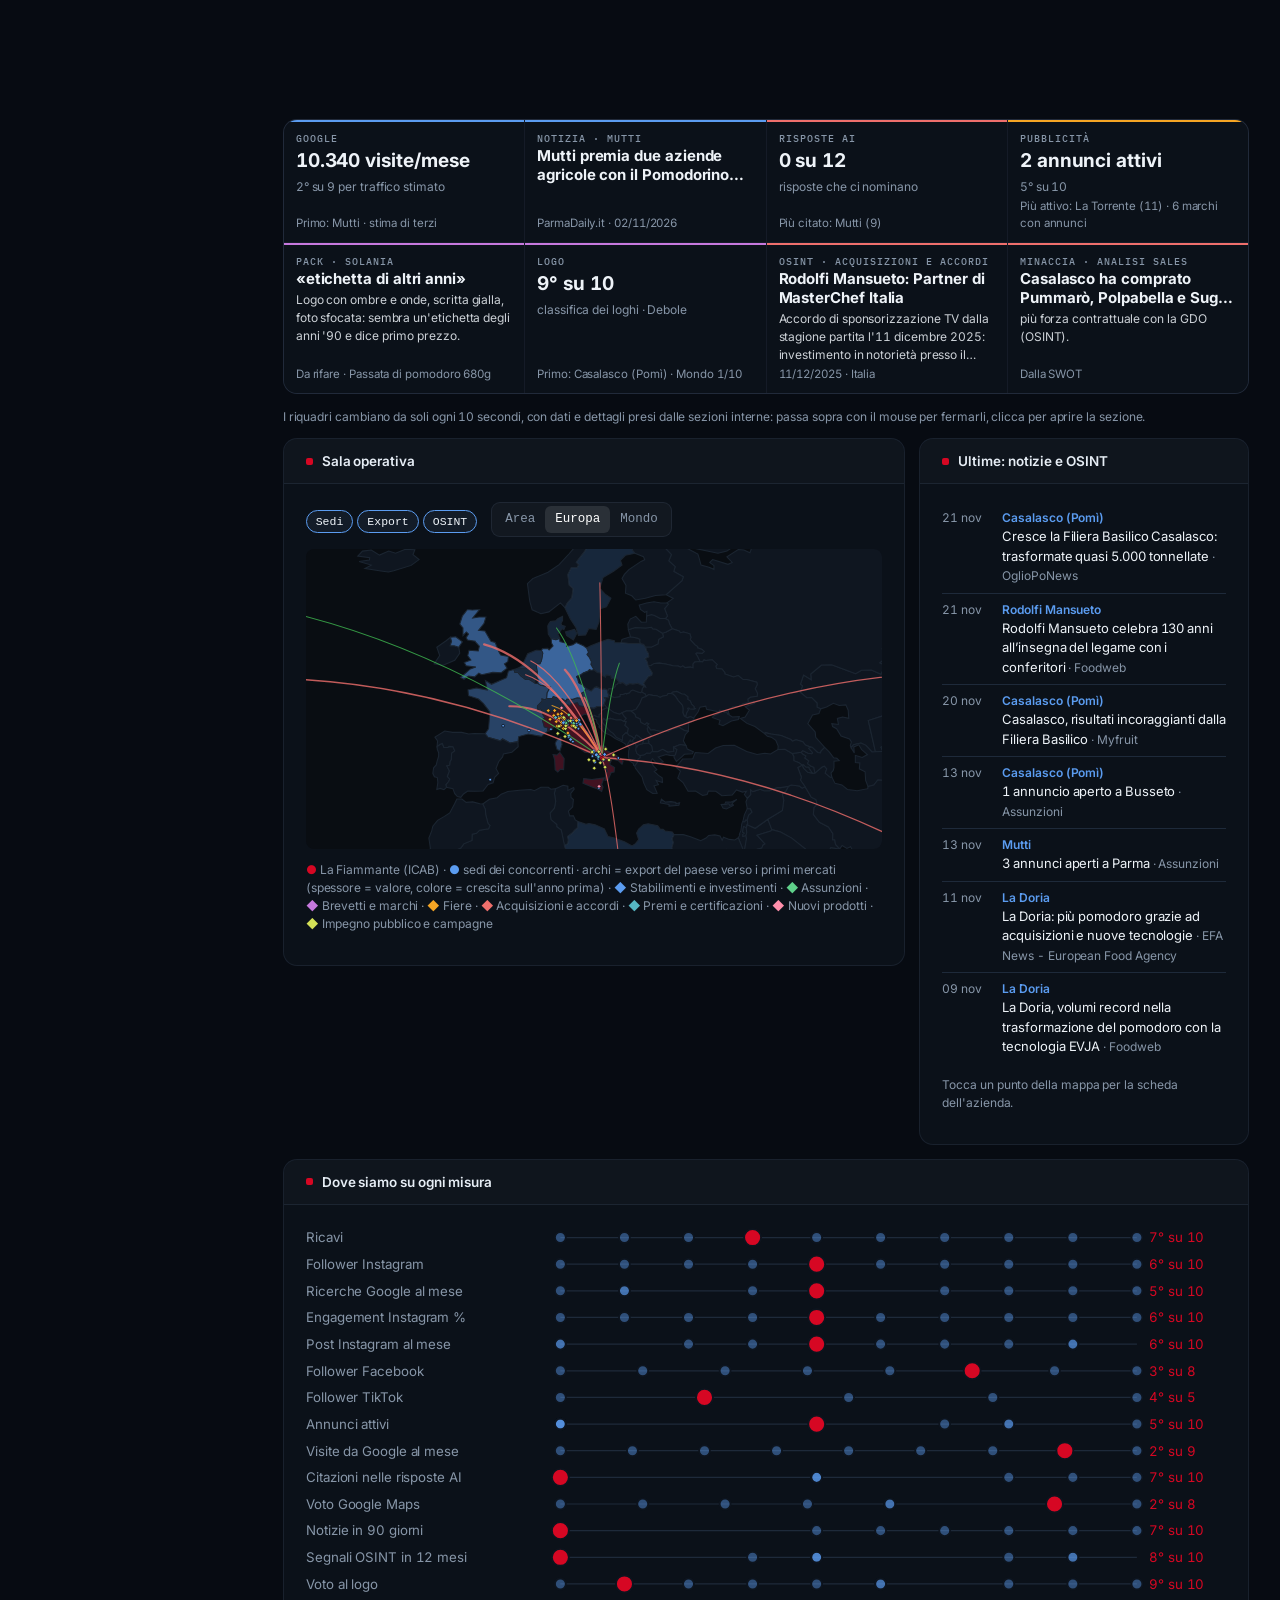
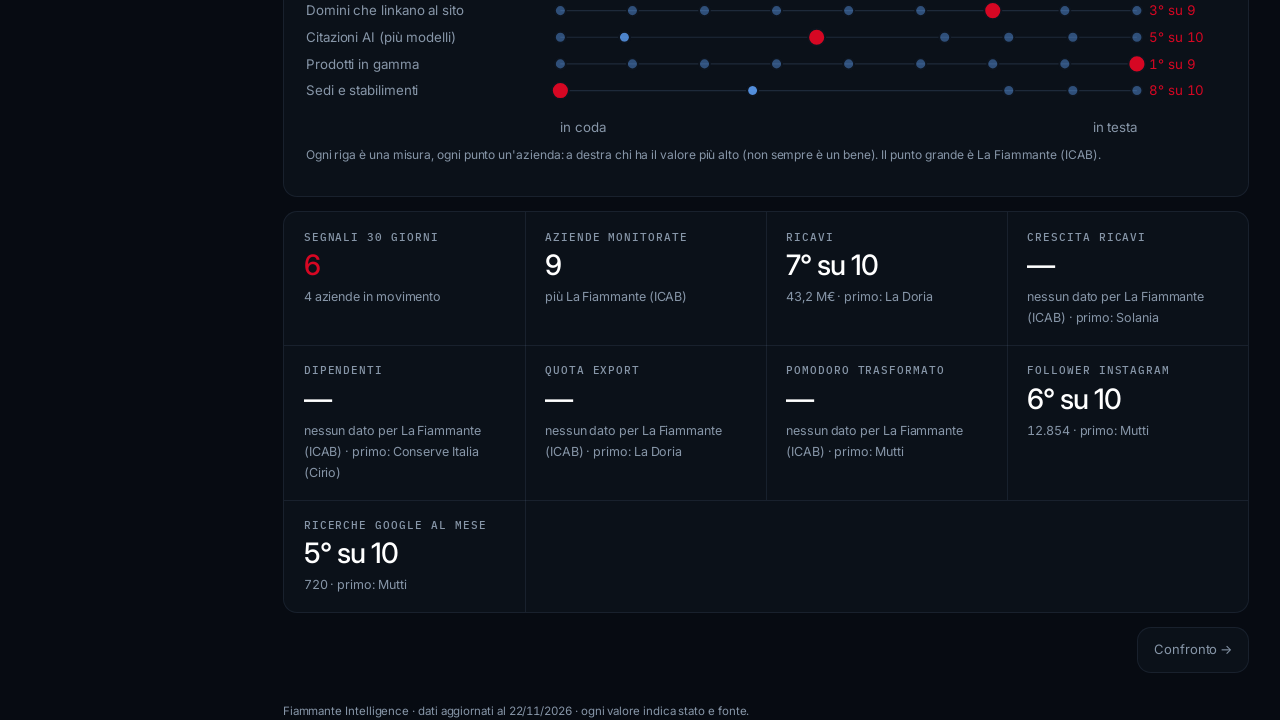
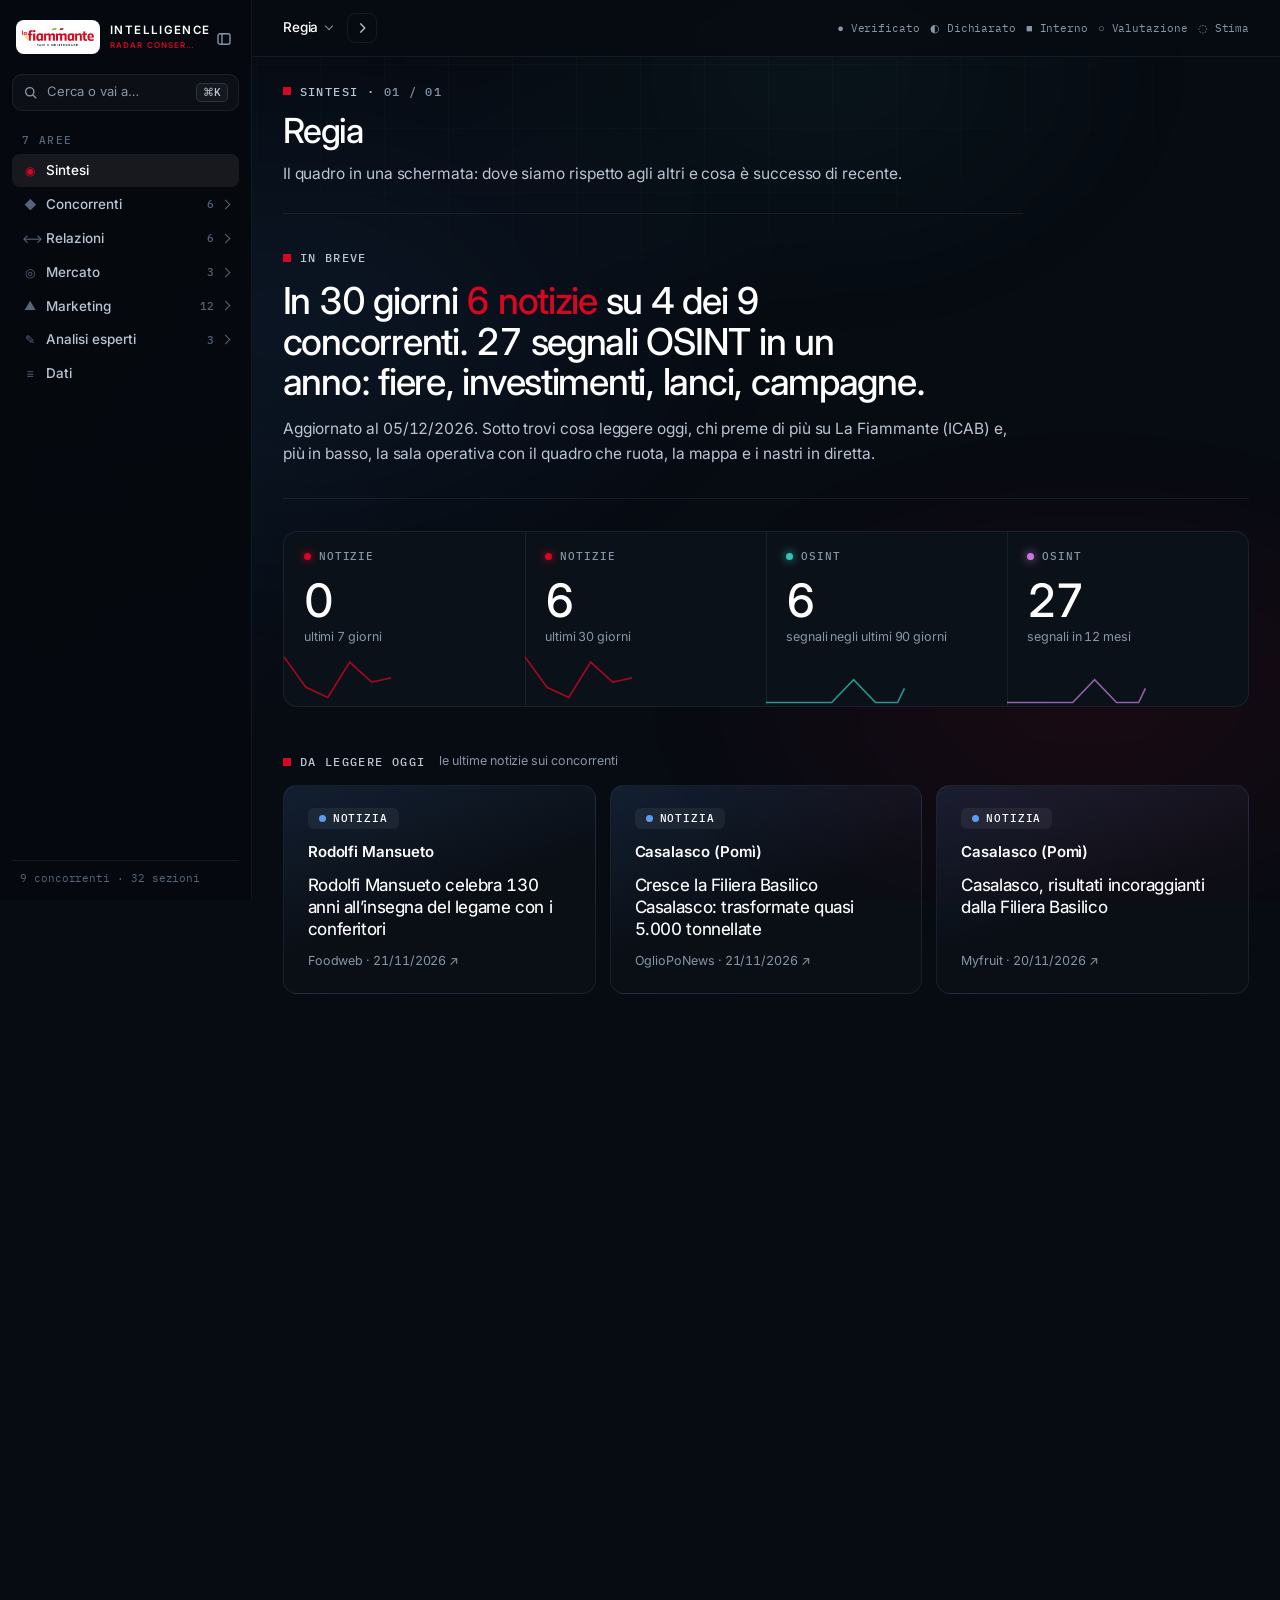
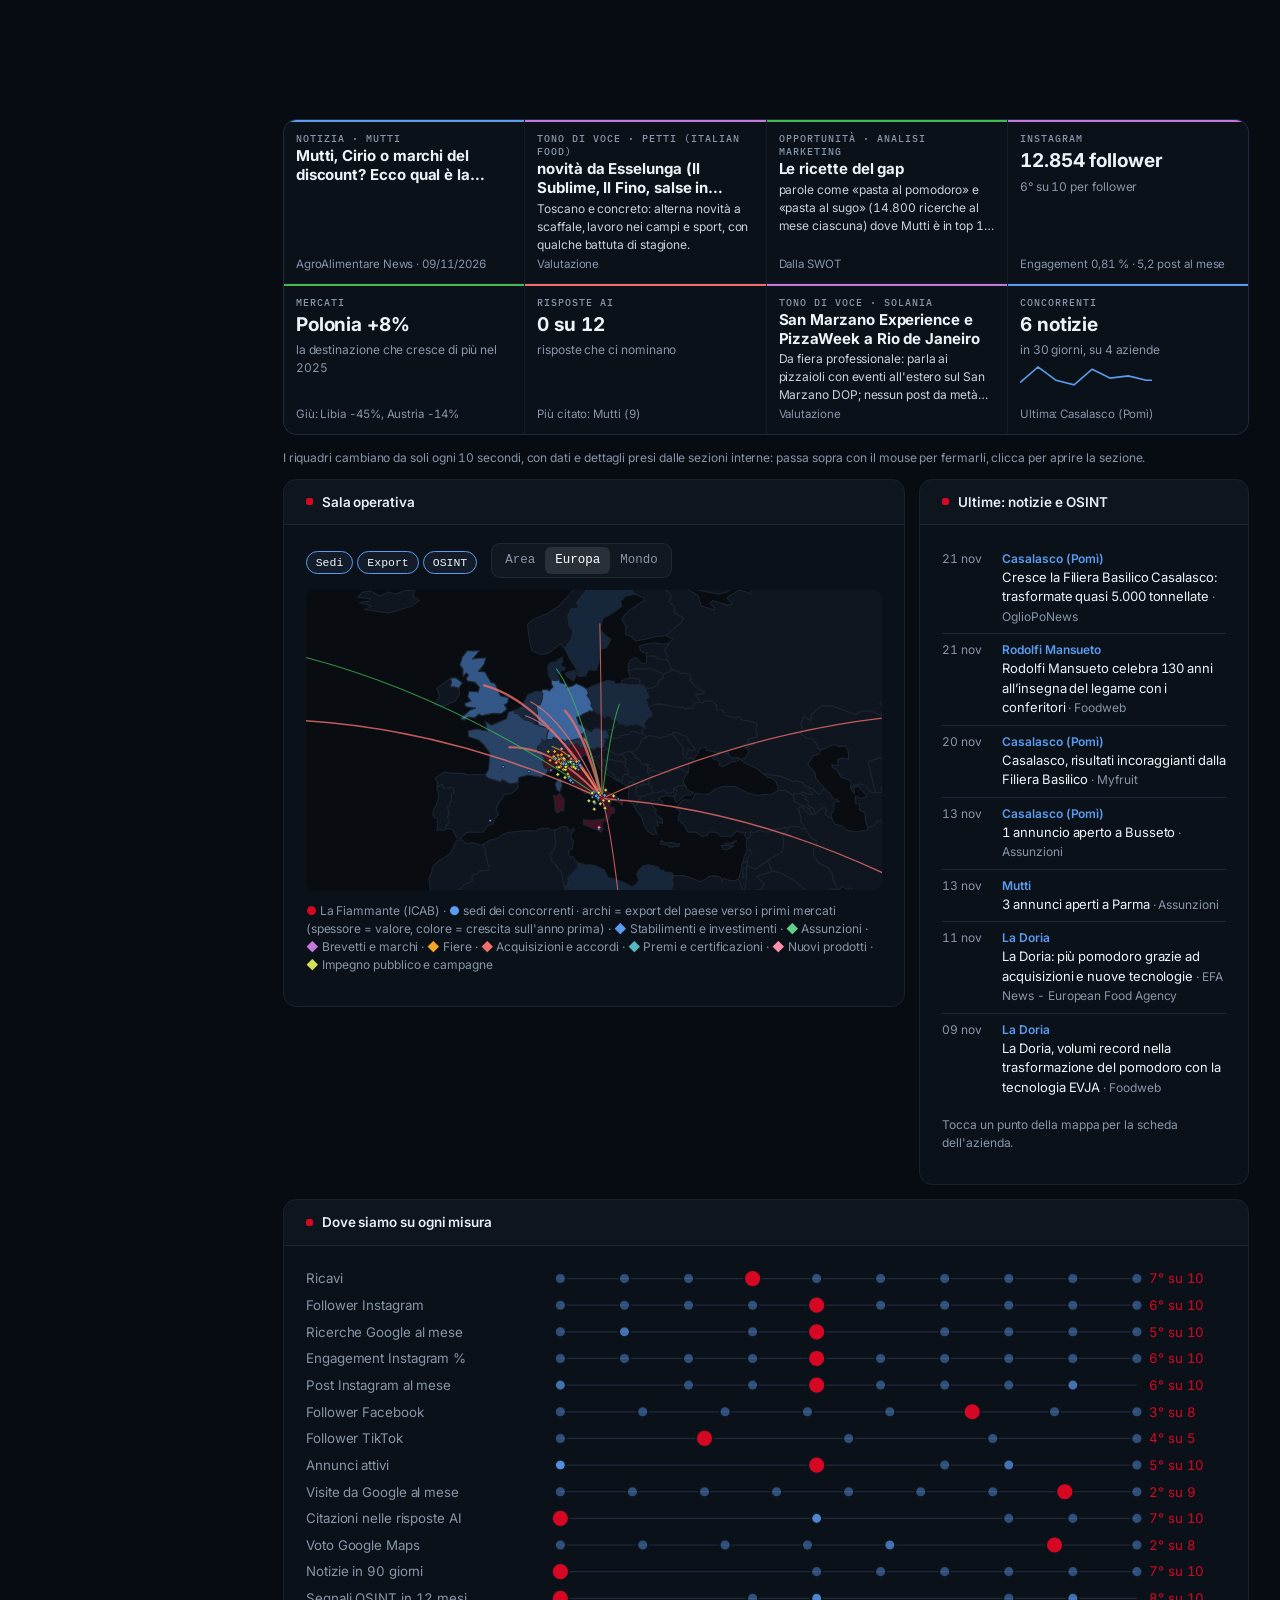
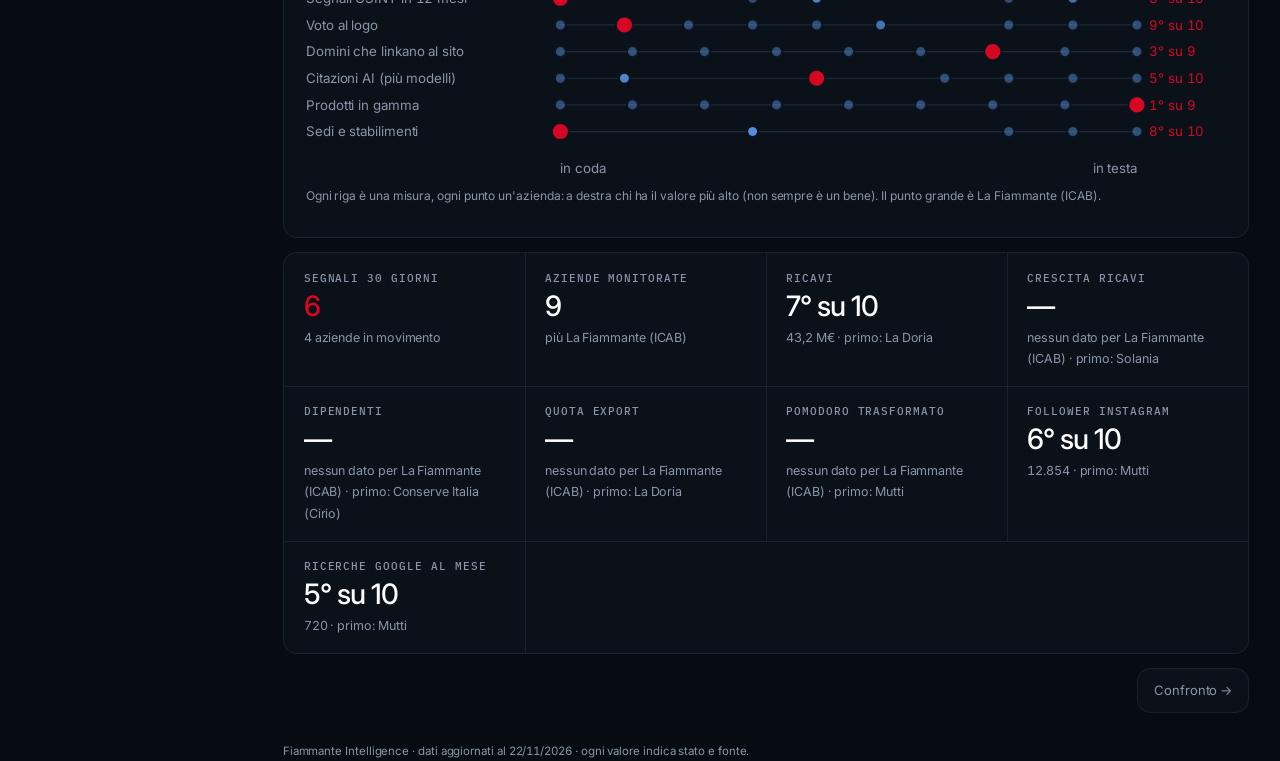
